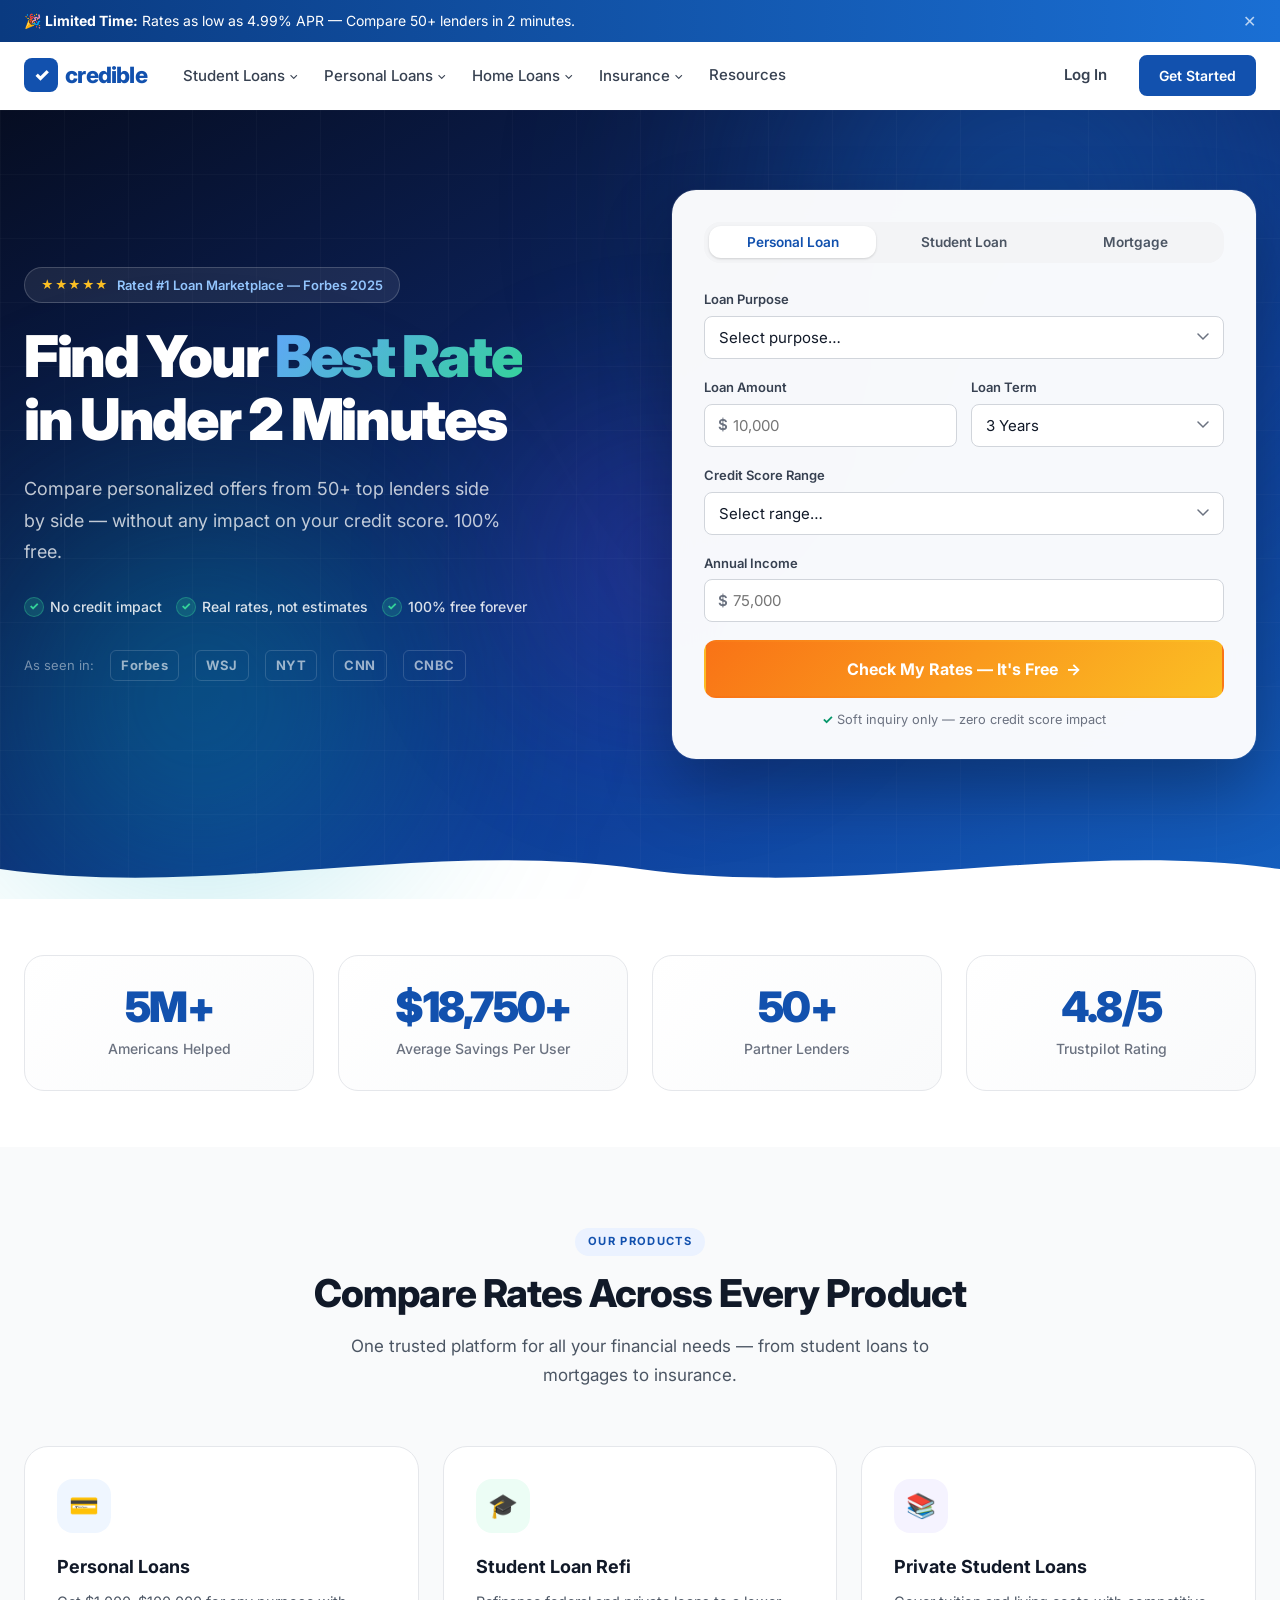
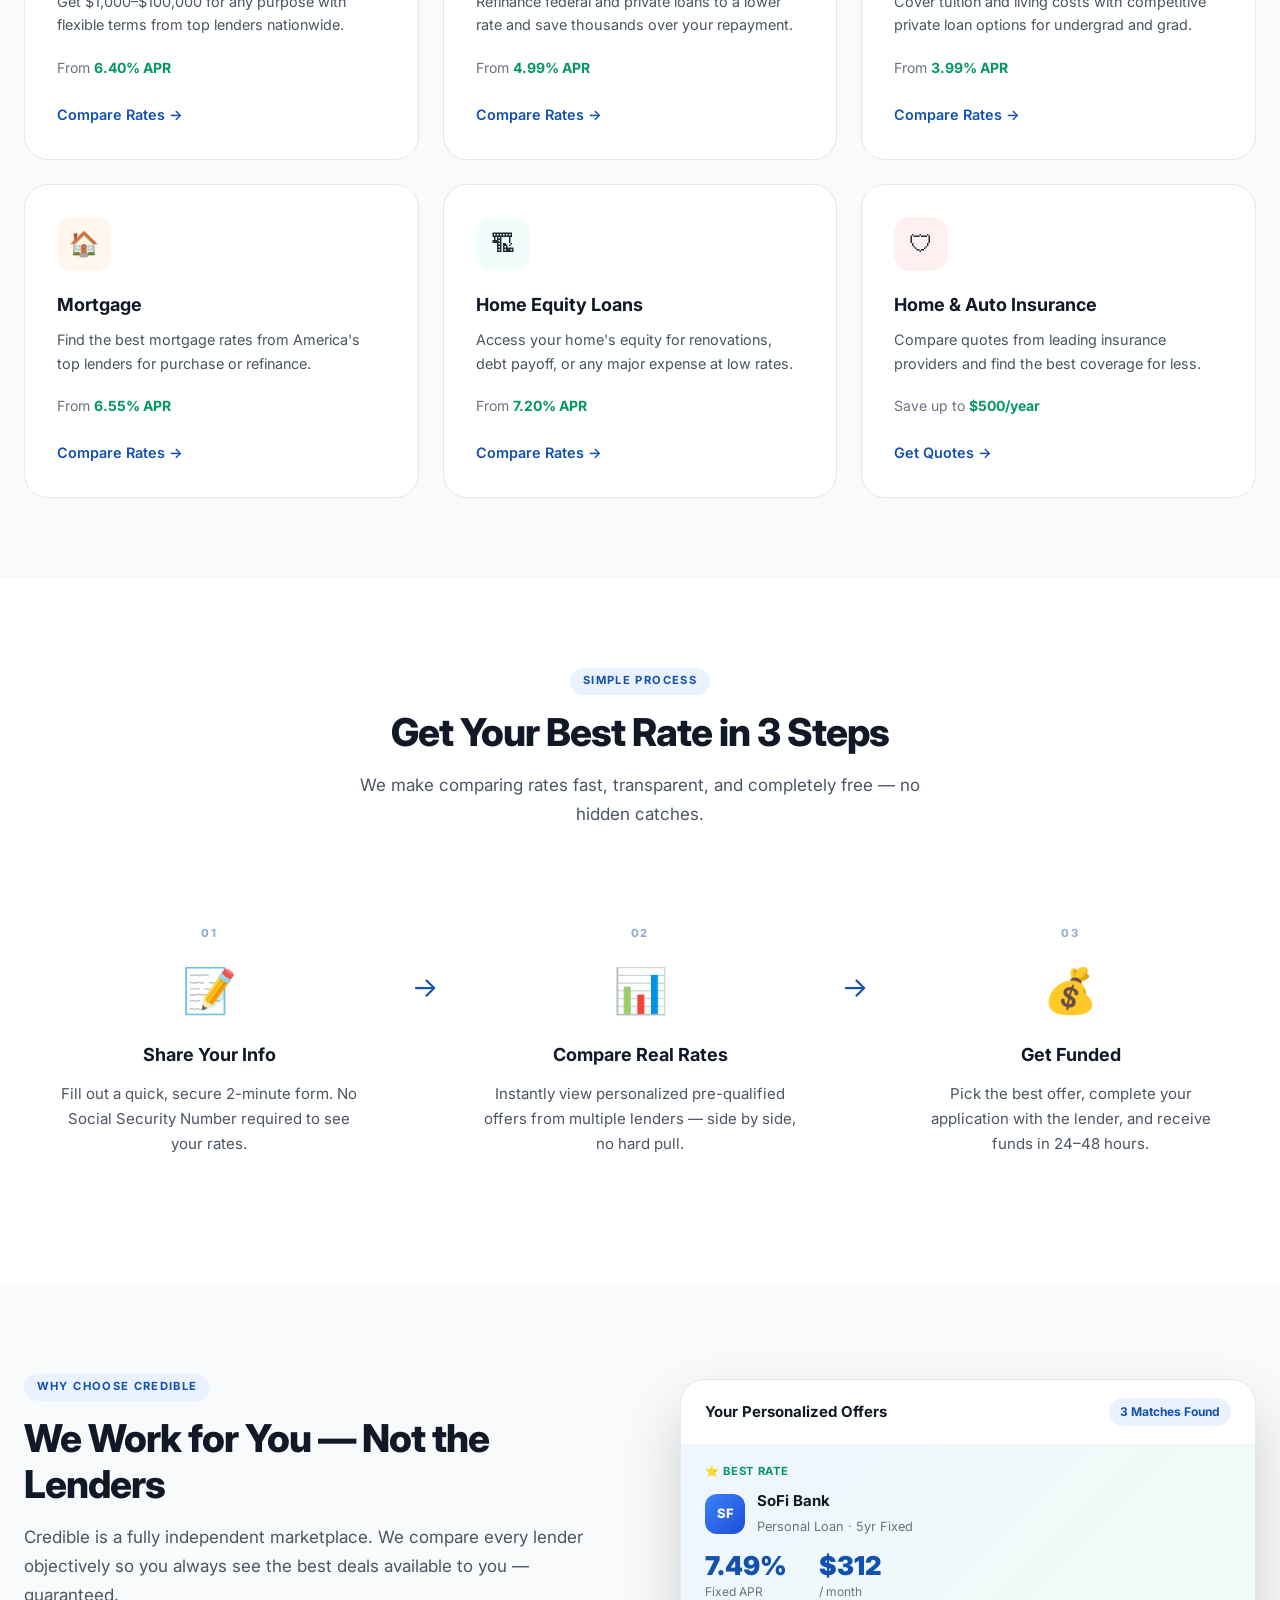
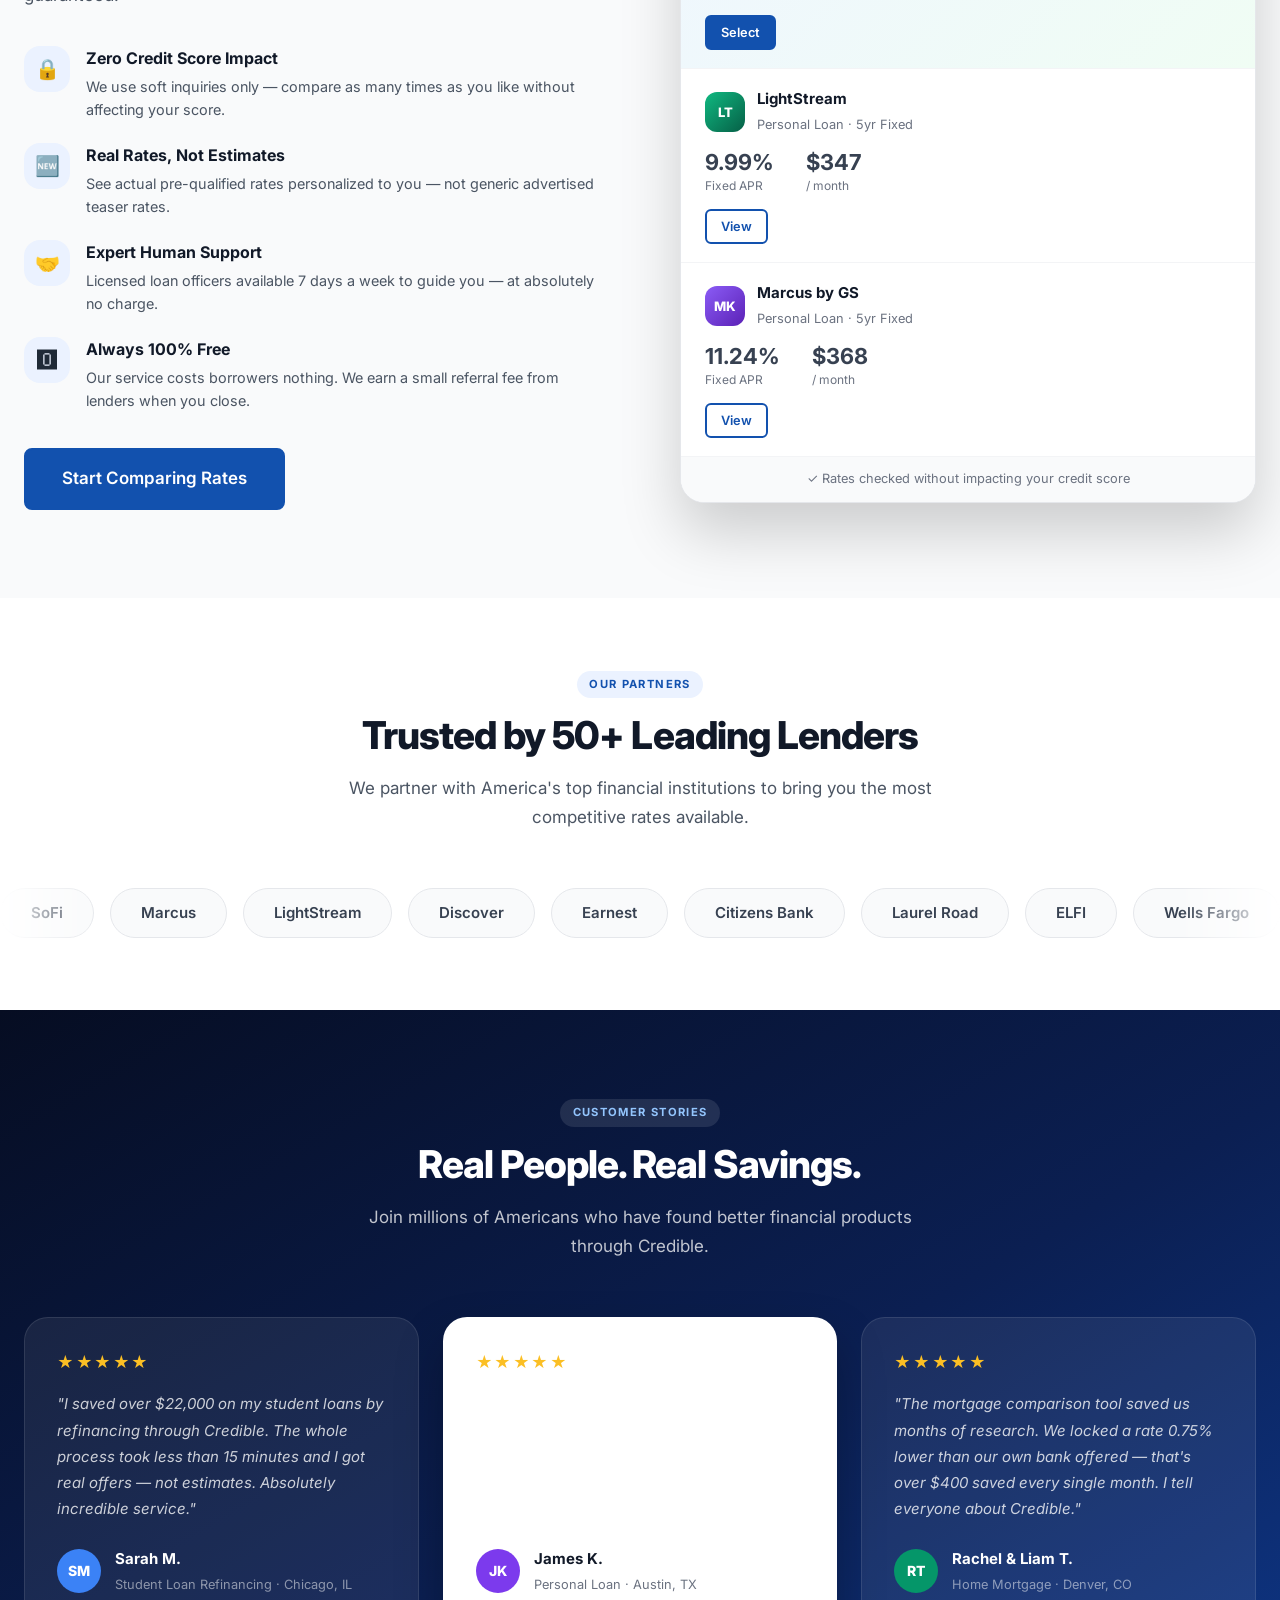
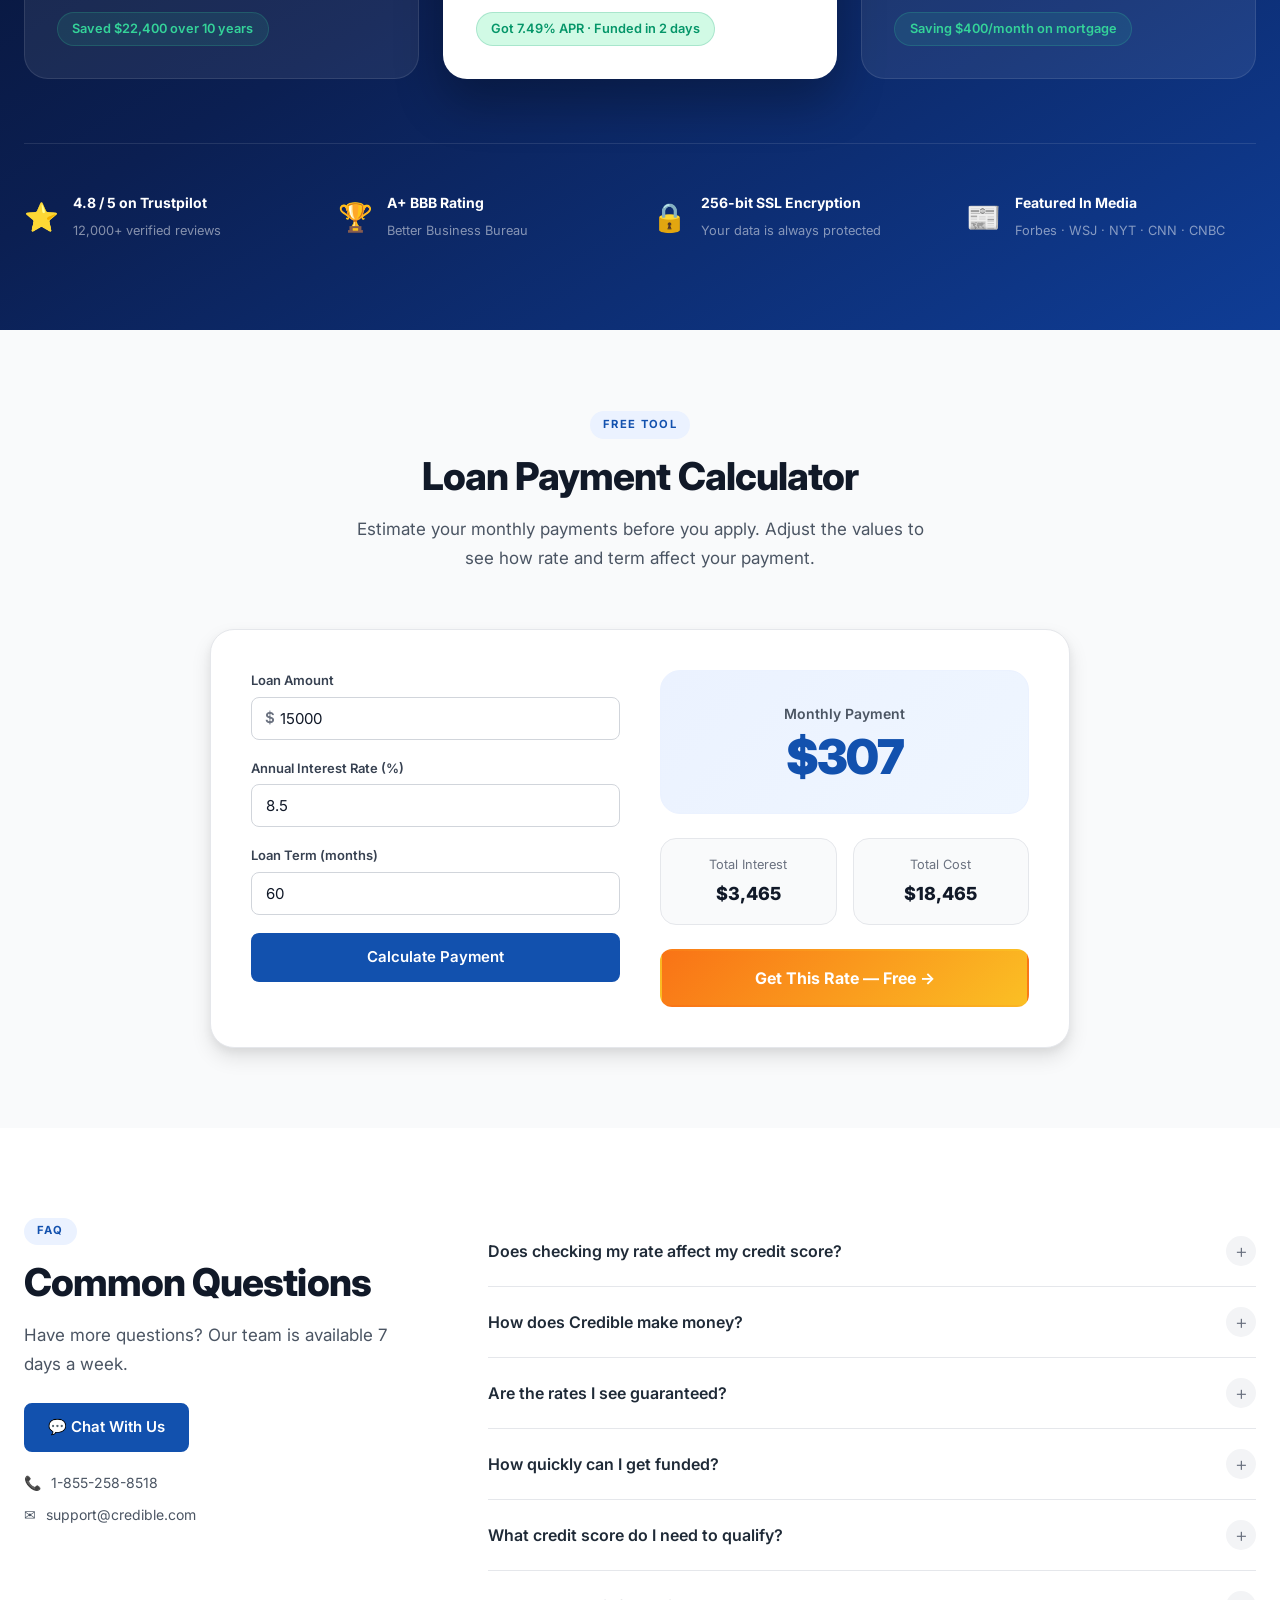
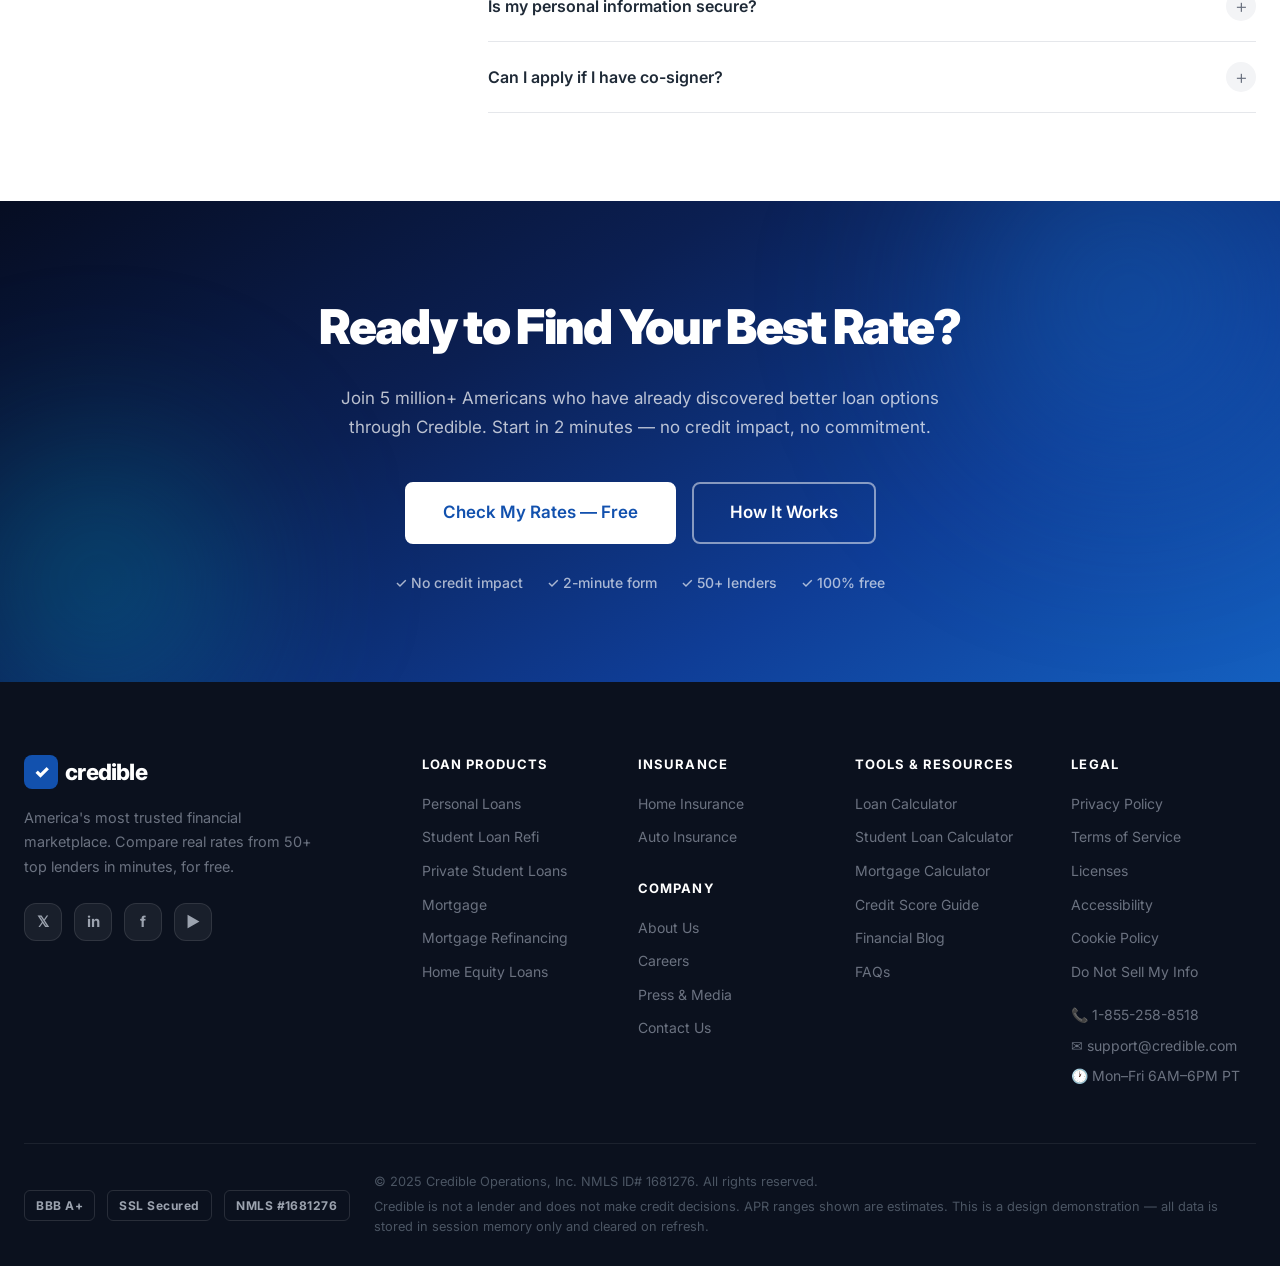
==== index.html @ 187bc762 "IC" ====
<!DOCTYPE html>
<html lang="en">
<head>
  <meta charset="UTF-8" />
  <meta name="viewport" content="width=device-width, initial-scale=1.0" />
  <title>Credible – Compare Real Loan Rates in Minutes</title>
  <meta name="description" content="Compare personalized loan rates from 50+ top lenders in minutes. No credit score impact. Free. Fast. Trusted by 5M+ Americans." />
  <link rel="preconnect" href="https://fonts.googleapis.com" />
  <link rel="preconnect" href="https://fonts.gstatic.com" crossorigin />
  <link href="https://fonts.googleapis.com/css2?family=Inter:wght@300;400;500;600;700;800;900&display=swap" rel="stylesheet" />
  <link rel="stylesheet" href="styles.css" />
</head>
<body>

<!-- ===== PAGE LOADER ===== -->
<div id="loader" class="loader">
  <div class="loader-inner">
    <div class="loader-logo">
      <div class="loader-icon">&#10003;</div>
      <span>credible</span>
    </div>
    <div class="loader-track"><div class="loader-bar"></div></div>
    <p class="loader-text">Finding the best rates for you…</p>
  </div>
</div>

<!-- ===== ANNOUNCEMENT BAR ===== -->
<div class="announcement-bar" id="announcementBar">
  <div class="container announcement-bar__inner">
    <span>🎉 <strong>Limited Time:</strong> Rates as low as 4.99% APR — Compare 50+ lenders in 2 minutes.</span>
    <button class="announcement-bar__close" id="closeAnnouncement" aria-label="Close">&#10005;</button>
  </div>
</div>

<!-- ===== HEADER ===== -->
<header class="header" id="header">
  <nav class="nav container">

    <a href="#" class="logo">
      <div class="logo-icon">&#10003;</div>
      <span class="logo-text">credible</span>
    </a>

    <div class="nav-menu" id="navMenu">
      <ul class="nav-list">

        <li class="nav-item has-dropdown">
          <button class="nav-link">Student Loans <span class="caret">&#8964;</span></button>
          <div class="dropdown">
            <a href="#" class="dd-item" data-goto="products">
              <span class="dd-emoji">&#127891;</span>
              <div>
                <strong>Student Loan Refinancing</strong>
                <p>Lower your rate &amp; save thousands</p>
              </div>
            </a>
            <a href="#" class="dd-item" data-goto="products">
              <span class="dd-emoji">&#128218;</span>
              <div>
                <strong>Private Student Loans</strong>
                <p>Fund your education affordably</p>
              </div>
            </a>
            <a href="#" class="dd-item" data-goto="products">
              <span class="dd-emoji">&#128196;</span>
              <div>
                <strong>Parent PLUS Refinancing</strong>
                <p>Help your child reduce loan costs</p>
              </div>
            </a>
          </div>
        </li>

        <li class="nav-item has-dropdown">
          <button class="nav-link">Personal Loans <span class="caret">&#8964;</span></button>
          <div class="dropdown">
            <a href="#" class="dd-item" data-goto="products">
              <span class="dd-emoji">&#128179;</span>
              <div>
                <strong>Personal Loans</strong>
                <p>Get funds for any purpose fast</p>
              </div>
            </a>
            <a href="#" class="dd-item" data-goto="products">
              <span class="dd-emoji">&#128260;</span>
              <div>
                <strong>Debt Consolidation</strong>
                <p>Combine &amp; simplify your payments</p>
              </div>
            </a>
          </div>
        </li>

        <li class="nav-item has-dropdown">
          <button class="nav-link">Home Loans <span class="caret">&#8964;</span></button>
          <div class="dropdown">
            <a href="#" class="dd-item" data-goto="products">
              <span class="dd-emoji">&#127968;</span>
              <div>
                <strong>Mortgage</strong>
                <p>Buy your dream home</p>
              </div>
            </a>
            <a href="#" class="dd-item" data-goto="products">
              <span class="dd-emoji">&#128273;</span>
              <div>
                <strong>Mortgage Refinancing</strong>
                <p>Lower your current monthly payment</p>
              </div>
            </a>
            <a href="#" class="dd-item" data-goto="products">
              <span class="dd-emoji">&#127959;</span>
              <div>
                <strong>Home Equity Loans</strong>
                <p>Tap into your home's value</p>
              </div>
            </a>
          </div>
        </li>

        <li class="nav-item has-dropdown">
          <button class="nav-link">Insurance <span class="caret">&#8964;</span></button>
          <div class="dropdown">
            <a href="#" class="dd-item" data-goto="products">
              <span class="dd-emoji">&#128737;</span>
              <div>
                <strong>Home Insurance</strong>
                <p>Protect what matters most</p>
              </div>
            </a>
            <a href="#" class="dd-item" data-goto="products">
              <span class="dd-emoji">&#128664;</span>
              <div>
                <strong>Auto Insurance</strong>
                <p>Compare top auto policies</p>
              </div>
            </a>
          </div>
        </li>

        <li class="nav-item">
          <a href="#faq" class="nav-link" data-goto="faq">Resources</a>
        </li>

      </ul>
    </div>

    <div class="nav-actions">
      <button class="btn btn-ghost" id="loginBtn">Log In</button>
      <button class="btn btn-primary btn-sm" id="getStartedBtn">Get Started</button>
    </div>

    <button class="hamburger" id="hamburger" aria-label="Toggle navigation">
      <span></span><span></span><span></span>
    </button>

  </nav>
</header>

<main>

  <!-- ===== HERO ===== -->
  <section class="hero" id="hero">
    <div class="hero-bg">
      <div class="orb orb-1"></div>
      <div class="orb orb-2"></div>
      <div class="orb orb-3"></div>
      <div class="grid-overlay"></div>
    </div>

    <div class="container hero-container">

      <!-- Left Content -->
      <div class="hero-content" data-aos="fade-up">
        <div class="hero-badge">
          <span class="stars">&#9733;&#9733;&#9733;&#9733;&#9733;</span>
          <span>Rated #1 Loan Marketplace — Forbes 2025</span>
        </div>
        <h1 class="hero-title">
          Find Your <span class="gradient-text">Best Rate</span><br/>
          in Under 2 Minutes
        </h1>
        <p class="hero-sub">
          Compare personalized offers from 50+ top lenders side by side —
          without any impact on your credit score. 100% free.
        </p>
        <div class="hero-trust-pills">
          <span class="trust-pill"><span class="tp-check">&#10003;</span> No credit impact</span>
          <span class="trust-pill"><span class="tp-check">&#10003;</span> Real rates, not estimates</span>
          <span class="trust-pill"><span class="tp-check">&#10003;</span> 100% free forever</span>
        </div>
        <div class="hero-press">
          <span>As seen in:</span>
          <span class="press-logo">Forbes</span>
          <span class="press-logo">WSJ</span>
          <span class="press-logo">NYT</span>
          <span class="press-logo">CNN</span>
          <span class="press-logo">CNBC</span>
        </div>
      </div>

      <!-- Right Card -->
      <div class="hero-card" data-aos="fade-left">
        <div class="card-tabs" role="tablist">
          <button class="card-tab active" role="tab" data-tab="personal">Personal Loan</button>
          <button class="card-tab" role="tab" data-tab="student">Student Loan</button>
          <button class="card-tab" role="tab" data-tab="mortgage">Mortgage</button>
        </div>

        <!-- Personal Loan Form -->
        <form class="loan-form active" id="form-personal" data-type="personal" novalidate>
          <div class="form-group">
            <label class="form-label">Loan Purpose</label>
            <select class="form-control" name="purpose" required>
              <option value="">Select purpose…</option>
              <option>Debt Consolidation</option>
              <option>Home Improvement</option>
              <option>Medical Expenses</option>
              <option>Auto Purchase</option>
              <option>Wedding</option>
              <option>Vacation</option>
              <option>Business Expenses</option>
              <option>Moving Costs</option>
              <option>Other</option>
            </select>
          </div>
          <div class="form-row">
            <div class="form-group">
              <label class="form-label">Loan Amount</label>
              <div class="input-prefix">
                <span>$</span>
                <input type="number" class="form-control" name="amount" placeholder="10,000" min="1000" max="100000" required />
              </div>
            </div>
            <div class="form-group">
              <label class="form-label">Loan Term</label>
              <select class="form-control" name="term">
                <option value="2">2 Years</option>
                <option value="3" selected>3 Years</option>
                <option value="5">5 Years</option>
                <option value="7">7 Years</option>
              </select>
            </div>
          </div>
          <div class="form-group">
            <label class="form-label">Credit Score Range</label>
            <select class="form-control" name="credit" required>
              <option value="">Select range…</option>
              <option value="excellent">Excellent (750+)</option>
              <option value="good">Good (700–749)</option>
              <option value="fair">Fair (650–699)</option>
              <option value="poor">Poor (600–649)</option>
              <option value="bad">Below 600</option>
            </select>
          </div>
          <div class="form-group">
            <label class="form-label">Annual Income</label>
            <div class="input-prefix">
              <span>$</span>
              <input type="number" class="form-control" name="income" placeholder="75,000" min="0" required />
            </div>
          </div>
          <button type="submit" class="btn btn-cta btn-full">
            Check My Rates — It's Free <span class="arrow">&#8594;</span>
          </button>
          <p class="form-note"><span class="note-check">&#10003;</span> Soft inquiry only — zero credit score impact</p>
        </form>

        <!-- Student Loan Form -->
        <form class="loan-form" id="form-student" data-type="student" novalidate>
          <div class="form-group">
            <label class="form-label">Loan Type</label>
            <select class="form-control" name="student_type" required>
              <option value="">Select type…</option>
              <option>Refinance Existing Loans</option>
              <option>New Undergraduate Loan</option>
              <option>New Graduate Loan</option>
              <option>Parent PLUS Refinance</option>
            </select>
          </div>
          <div class="form-row">
            <div class="form-group">
              <label class="form-label">Loan Balance</label>
              <div class="input-prefix">
                <span>$</span>
                <input type="number" class="form-control" name="amount" placeholder="35,000" min="1000" required />
              </div>
            </div>
            <div class="form-group">
              <label class="form-label">Degree</label>
              <select class="form-control" name="degree">
                <option value="">Select…</option>
                <option>Bachelor's</option>
                <option>Master's</option>
                <option>Doctoral</option>
                <option>Associate's</option>
                <option>Certificate</option>
              </select>
            </div>
          </div>
          <div class="form-group">
            <label class="form-label">Employment Status</label>
            <select class="form-control" name="employment" required>
              <option value="">Select status…</option>
              <option>Employed Full-Time</option>
              <option>Self-Employed</option>
              <option>Employed Part-Time</option>
              <option>Currently a Student</option>
            </select>
          </div>
          <div class="form-group">
            <label class="form-label">Annual Income</label>
            <div class="input-prefix">
              <span>$</span>
              <input type="number" class="form-control" name="income" placeholder="55,000" min="0" required />
            </div>
          </div>
          <button type="submit" class="btn btn-cta btn-full">
            Compare Student Rates <span class="arrow">&#8594;</span>
          </button>
          <p class="form-note"><span class="note-check">&#10003;</span> Soft inquiry only — zero credit score impact</p>
        </form>

        <!-- Mortgage Form -->
        <form class="loan-form" id="form-mortgage" data-type="mortgage" novalidate>
          <div class="form-group">
            <label class="form-label">Loan Purpose</label>
            <select class="form-control" name="mortgage_type" required>
              <option value="">Select purpose…</option>
              <option>Purchase a Home</option>
              <option>Refinance Existing Mortgage</option>
              <option>Cash-Out Refinance</option>
              <option>Home Equity Line of Credit</option>
            </select>
          </div>
          <div class="form-row">
            <div class="form-group">
              <label class="form-label">Home Value</label>
              <div class="input-prefix">
                <span>$</span>
                <input type="number" class="form-control" name="home_value" placeholder="400,000" min="50000" required />
              </div>
            </div>
            <div class="form-group">
              <label class="form-label">Down Payment</label>
              <div class="input-prefix">
                <span>$</span>
                <input type="number" class="form-control" name="down_payment" placeholder="80,000" min="0" required />
              </div>
            </div>
          </div>
          <div class="form-group">
            <label class="form-label">Credit Score Range</label>
            <select class="form-control" name="credit" required>
              <option value="">Select range…</option>
              <option value="excellent">Excellent (750+)</option>
              <option value="good">Good (700–749)</option>
              <option value="fair">Fair (650–699)</option>
              <option value="poor">Poor (600–649)</option>
            </select>
          </div>
          <button type="submit" class="btn btn-cta btn-full">
            Compare Mortgage Rates <span class="arrow">&#8594;</span>
          </button>
          <p class="form-note"><span class="note-check">&#10003;</span> Soft inquiry only — zero credit score impact</p>
        </form>

      </div><!-- /.hero-card -->
    </div><!-- /.hero-container -->

    <div class="hero-wave">
      <svg viewBox="0 0 1440 70" preserveAspectRatio="none" xmlns="http://www.w3.org/2000/svg">
        <path d="M0,35 C240,70 480,0 720,35 C960,70 1200,0 1440,35 L1440,70 L0,70 Z" fill="#ffffff"/>
      </svg>
    </div>
  </section>

  <!-- ===== STATS ===== -->
  <section class="stats-section" id="stats">
    <div class="container">
      <div class="stats-grid">
        <div class="stat-card" data-aos="fade-up" data-aos-delay="0">
          <div class="stat-num" data-count="5000000" data-format="compact" data-suffix="+">0</div>
          <div class="stat-label">Americans Helped</div>
        </div>
        <div class="stat-card" data-aos="fade-up" data-aos-delay="100">
          <div class="stat-num" data-count="18750" data-format="currency" data-suffix="+">0</div>
          <div class="stat-label">Average Savings Per User</div>
        </div>
        <div class="stat-card" data-aos="fade-up" data-aos-delay="200">
          <div class="stat-num" data-count="50" data-suffix="+">0</div>
          <div class="stat-label">Partner Lenders</div>
        </div>
        <div class="stat-card" data-aos="fade-up" data-aos-delay="300">
          <div class="stat-num" data-count="48" data-format="decimal" data-suffix="/5">0</div>
          <div class="stat-label">Trustpilot Rating</div>
        </div>
      </div>
    </div>
  </section>

  <!-- ===== PRODUCTS ===== -->
  <section class="products-section" id="products">
    <div class="container">
      <div class="section-header" data-aos="fade-up">
        <span class="section-tag">Our Products</span>
        <h2 class="section-title">Compare Rates Across Every Product</h2>
        <p class="section-desc">One trusted platform for all your financial needs — from student loans to mortgages to insurance.</p>
      </div>
      <div class="products-grid">

        <div class="product-card" data-aos="fade-up" data-aos-delay="0">
          <div class="product-icon icon-blue">&#128179;</div>
          <h3>Personal Loans</h3>
          <p>Get $1,000–$100,000 for any purpose with flexible terms from top lenders nationwide.</p>
          <div class="product-rate">From <strong>6.40% APR</strong></div>
          <button class="product-cta" data-tab-target="personal" data-goto-hero>Compare Rates &#8594;</button>
        </div>

        <div class="product-card" data-aos="fade-up" data-aos-delay="80">
          <div class="product-icon icon-green">&#127891;</div>
          <h3>Student Loan Refi</h3>
          <p>Refinance federal and private loans to a lower rate and save thousands over your repayment.</p>
          <div class="product-rate">From <strong>4.99% APR</strong></div>
          <button class="product-cta" data-tab-target="student" data-goto-hero>Compare Rates &#8594;</button>
        </div>

        <div class="product-card" data-aos="fade-up" data-aos-delay="160">
          <div class="product-icon icon-purple">&#128218;</div>
          <h3>Private Student Loans</h3>
          <p>Cover tuition and living costs with competitive private loan options for undergrad and grad.</p>
          <div class="product-rate">From <strong>3.99% APR</strong></div>
          <button class="product-cta" data-tab-target="student" data-goto-hero>Compare Rates &#8594;</button>
        </div>

        <div class="product-card" data-aos="fade-up" data-aos-delay="240">
          <div class="product-icon icon-orange">&#127968;</div>
          <h3>Mortgage</h3>
          <p>Find the best mortgage rates from America's top lenders for purchase or refinance.</p>
          <div class="product-rate">From <strong>6.55% APR</strong></div>
          <button class="product-cta" data-tab-target="mortgage" data-goto-hero>Compare Rates &#8594;</button>
        </div>

        <div class="product-card" data-aos="fade-up" data-aos-delay="320">
          <div class="product-icon icon-teal">&#127959;</div>
          <h3>Home Equity Loans</h3>
          <p>Access your home's equity for renovations, debt payoff, or any major expense at low rates.</p>
          <div class="product-rate">From <strong>7.20% APR</strong></div>
          <button class="product-cta" data-tab-target="mortgage" data-goto-hero>Compare Rates &#8594;</button>
        </div>

        <div class="product-card" data-aos="fade-up" data-aos-delay="400">
          <div class="product-icon icon-red">&#128737;</div>
          <h3>Home &amp; Auto Insurance</h3>
          <p>Compare quotes from leading insurance providers and find the best coverage for less.</p>
          <div class="product-rate">Save up to <strong>$500/year</strong></div>
          <button class="product-cta" data-tab-target="personal" data-goto-hero>Get Quotes &#8594;</button>
        </div>

      </div>
    </div>
  </section>

  <!-- ===== HOW IT WORKS ===== -->
  <section class="how-section" id="how-it-works">
    <div class="container">
      <div class="section-header" data-aos="fade-up">
        <span class="section-tag">Simple Process</span>
        <h2 class="section-title">Get Your Best Rate in 3 Steps</h2>
        <p class="section-desc">We make comparing rates fast, transparent, and completely free — no hidden catches.</p>
      </div>
      <div class="steps-container">
        <div class="step-card" data-aos="fade-up" data-aos-delay="0">
          <div class="step-number">01</div>
          <div class="step-icon">&#128221;</div>
          <h3>Share Your Info</h3>
          <p>Fill out a quick, secure 2-minute form. No Social Security Number required to see your rates.</p>
        </div>
        <div class="step-arrow" data-aos="fade-up" data-aos-delay="80">&#8594;</div>
        <div class="step-card" data-aos="fade-up" data-aos-delay="160">
          <div class="step-number">02</div>
          <div class="step-icon">&#128202;</div>
          <h3>Compare Real Rates</h3>
          <p>Instantly view personalized pre-qualified offers from multiple lenders — side by side, no hard pull.</p>
        </div>
        <div class="step-arrow" data-aos="fade-up" data-aos-delay="240">&#8594;</div>
        <div class="step-card" data-aos="fade-up" data-aos-delay="320">
          <div class="step-number">03</div>
          <div class="step-icon">&#128176;</div>
          <h3>Get Funded</h3>
          <p>Pick the best offer, complete your application with the lender, and receive funds in 24–48 hours.</p>
        </div>
      </div>
    </div>
  </section>

  <!-- ===== WHY CREDIBLE ===== -->
  <section class="why-section" id="why-credible">
    <div class="container">
      <div class="why-grid">

        <div class="why-content" data-aos="fade-right">
          <span class="section-tag">Why Choose Credible</span>
          <h2 class="section-title">We Work for You — Not the Lenders</h2>
          <p class="section-desc">Credible is a fully independent marketplace. We compare every lender objectively so you always see the best deals available to you — guaranteed.</p>
          <div class="features-list">
            <div class="feature-item">
              <div class="feature-icon">&#128274;</div>
              <div class="feature-body">
                <h4>Zero Credit Score Impact</h4>
                <p>We use soft inquiries only — compare as many times as you like without affecting your score.</p>
              </div>
            </div>
            <div class="feature-item">
              <div class="feature-icon">&#127381;</div>
              <div class="feature-body">
                <h4>Real Rates, Not Estimates</h4>
                <p>See actual pre-qualified rates personalized to you — not generic advertised teaser rates.</p>
              </div>
            </div>
            <div class="feature-item">
              <div class="feature-icon">&#129309;</div>
              <div class="feature-body">
                <h4>Expert Human Support</h4>
                <p>Licensed loan officers available 7 days a week to guide you — at absolutely no charge.</p>
              </div>
            </div>
            <div class="feature-item">
              <div class="feature-icon">&#127358;</div>
              <div class="feature-body">
                <h4>Always 100% Free</h4>
                <p>Our service costs borrowers nothing. We earn a small referral fee from lenders when you close.</p>
              </div>
            </div>
          </div>
          <button class="btn btn-primary btn-lg" onclick="document.getElementById('hero').scrollIntoView({behavior:'smooth'})">Start Comparing Rates</button>
        </div>

        <div class="why-visual" data-aos="fade-left">
          <div class="offer-card">
            <div class="offer-card-header">
              <span class="offer-card-title">Your Personalized Offers</span>
              <span class="offer-badge">3 Matches Found</span>
            </div>
            <div class="offer-row offer-row--best">
              <div class="offer-best-label">&#11088; Best Rate</div>
              <div class="offer-lender">
                <div class="lender-av av-blue">SF</div>
                <div>
                  <strong>SoFi Bank</strong>
                  <span>Personal Loan · 5yr Fixed</span>
                </div>
              </div>
              <div class="offer-rates">
                <div>
                  <div class="rate-primary">7.49%</div>
                  <small>Fixed APR</small>
                </div>
                <div>
                  <div class="rate-primary">$312</div>
                  <small>/ month</small>
                </div>
              </div>
              <button class="btn btn-primary btn-xs">Select</button>
            </div>
            <div class="offer-row">
              <div class="offer-lender">
                <div class="lender-av av-green">LT</div>
                <div>
                  <strong>LightStream</strong>
                  <span>Personal Loan · 5yr Fixed</span>
                </div>
              </div>
              <div class="offer-rates">
                <div>
                  <div class="rate-secondary">9.99%</div>
                  <small>Fixed APR</small>
                </div>
                <div>
                  <div class="rate-secondary">$347</div>
                  <small>/ month</small>
                </div>
              </div>
              <button class="btn btn-outline btn-xs">View</button>
            </div>
            <div class="offer-row">
              <div class="offer-lender">
                <div class="lender-av av-purple">MK</div>
                <div>
                  <strong>Marcus by GS</strong>
                  <span>Personal Loan · 5yr Fixed</span>
                </div>
              </div>
              <div class="offer-rates">
                <div>
                  <div class="rate-secondary">11.24%</div>
                  <small>Fixed APR</small>
                </div>
                <div>
                  <div class="rate-secondary">$368</div>
                  <small>/ month</small>
                </div>
              </div>
              <button class="btn btn-outline btn-xs">View</button>
            </div>
            <p class="offer-card-note">&#10003; Rates checked without impacting your credit score</p>
          </div>
        </div>

      </div>
    </div>
  </section>

  <!-- ===== LENDERS TICKER ===== -->
  <section class="lenders-section" id="lenders">
    <div class="container">
      <div class="section-header" data-aos="fade-up">
        <span class="section-tag">Our Partners</span>
        <h2 class="section-title">Trusted by 50+ Leading Lenders</h2>
        <p class="section-desc">We partner with America's top financial institutions to bring you the most competitive rates available.</p>
      </div>
    </div>
    <div class="ticker-wrap">
      <div class="ticker-track" id="tickerTrack">
        <span class="ticker-item">SoFi</span>
        <span class="ticker-item">Marcus</span>
        <span class="ticker-item">LightStream</span>
        <span class="ticker-item">Discover</span>
        <span class="ticker-item">Earnest</span>
        <span class="ticker-item">Citizens Bank</span>
        <span class="ticker-item">Laurel Road</span>
        <span class="ticker-item">ELFI</span>
        <span class="ticker-item">Wells Fargo</span>
        <span class="ticker-item">Rocket Mortgage</span>
        <span class="ticker-item">Better.com</span>
        <span class="ticker-item">Ally Bank</span>
        <span class="ticker-item">Upgrade</span>
        <span class="ticker-item">Upstart</span>
        <span class="ticker-item">Best Egg</span>
        <span class="ticker-item">loanDepot</span>
        <span class="ticker-item">NaviRefi</span>
        <span class="ticker-item">Splash Financial</span>
        <!-- duplicate for seamless loop -->
        <span class="ticker-item">SoFi</span>
        <span class="ticker-item">Marcus</span>
        <span class="ticker-item">LightStream</span>
        <span class="ticker-item">Discover</span>
        <span class="ticker-item">Earnest</span>
        <span class="ticker-item">Citizens Bank</span>
        <span class="ticker-item">Laurel Road</span>
        <span class="ticker-item">ELFI</span>
        <span class="ticker-item">Wells Fargo</span>
        <span class="ticker-item">Rocket Mortgage</span>
        <span class="ticker-item">Better.com</span>
        <span class="ticker-item">Ally Bank</span>
        <span class="ticker-item">Upgrade</span>
        <span class="ticker-item">Upstart</span>
        <span class="ticker-item">Best Egg</span>
        <span class="ticker-item">loanDepot</span>
        <span class="ticker-item">NaviRefi</span>
        <span class="ticker-item">Splash Financial</span>
      </div>
    </div>
  </section>

  <!-- ===== TESTIMONIALS ===== -->
  <section class="testimonials-section" id="testimonials">
    <div class="container">
      <div class="section-header" data-aos="fade-up">
        <span class="section-tag section-tag-light">Customer Stories</span>
        <h2 class="section-title section-title-light">Real People. Real Savings.</h2>
        <p class="section-desc section-desc-light">Join millions of Americans who have found better financial products through Credible.</p>
      </div>

      <div class="testimonials-grid">
        <div class="t-card" data-aos="fade-up" data-aos-delay="0">
          <div class="t-stars">&#9733;&#9733;&#9733;&#9733;&#9733;</div>
          <p>"I saved over $22,000 on my student loans by refinancing through Credible. The whole process took less than 15 minutes and I got real offers — not estimates. Absolutely incredible service."</p>
          <div class="t-author">
            <div class="t-avatar" style="background:#3B82F6">SM</div>
            <div>
              <strong>Sarah M.</strong>
              <span>Student Loan Refinancing · Chicago, IL</span>
            </div>
          </div>
          <div class="t-savings">Saved $22,400 over 10 years</div>
        </div>

        <div class="t-card t-card--featured" data-aos="fade-up" data-aos-delay="120">
          <div class="t-stars">&#9733;&#9733;&#9733;&#9733;&#9733;</div>
          <p>"Credible made finding a personal loan incredibly easy. I compared rates from 8 lenders at once without hurting my credit score — and got funded in just 2 days at 7.49% APR. Would use again in a heartbeat!"</p>
          <div class="t-author">
            <div class="t-avatar" style="background:#7C3AED">JK</div>
            <div>
              <strong>James K.</strong>
              <span>Personal Loan · Austin, TX</span>
            </div>
          </div>
          <div class="t-savings t-savings--light">Got 7.49% APR · Funded in 2 days</div>
        </div>

        <div class="t-card" data-aos="fade-up" data-aos-delay="240">
          <div class="t-stars">&#9733;&#9733;&#9733;&#9733;&#9733;</div>
          <p>"The mortgage comparison tool saved us months of research. We locked a rate 0.75% lower than our own bank offered — that's over $400 saved every single month. I tell everyone about Credible."</p>
          <div class="t-author">
            <div class="t-avatar" style="background:#059669">RT</div>
            <div>
              <strong>Rachel &amp; Liam T.</strong>
              <span>Home Mortgage · Denver, CO</span>
            </div>
          </div>
          <div class="t-savings">Saving $400/month on mortgage</div>
        </div>
      </div>

      <div class="trust-bar">
        <div class="trust-item" data-aos="fade-up" data-aos-delay="0">
          <div class="trust-icon">&#11088;</div>
          <div><strong>4.8 / 5 on Trustpilot</strong><span>12,000+ verified reviews</span></div>
        </div>
        <div class="trust-item" data-aos="fade-up" data-aos-delay="80">
          <div class="trust-icon">&#127942;</div>
          <div><strong>A+ BBB Rating</strong><span>Better Business Bureau</span></div>
        </div>
        <div class="trust-item" data-aos="fade-up" data-aos-delay="160">
          <div class="trust-icon">&#128274;</div>
          <div><strong>256-bit SSL Encryption</strong><span>Your data is always protected</span></div>
        </div>
        <div class="trust-item" data-aos="fade-up" data-aos-delay="240">
          <div class="trust-icon">&#128240;</div>
          <div><strong>Featured In Media</strong><span>Forbes · WSJ · NYT · CNN · CNBC</span></div>
        </div>
      </div>

    </div>
  </section>

  <!-- ===== CALCULATOR ===== -->
  <section class="calc-section" id="calculator">
    <div class="container">
      <div class="section-header" data-aos="fade-up">
        <span class="section-tag">Free Tool</span>
        <h2 class="section-title">Loan Payment Calculator</h2>
        <p class="section-desc">Estimate your monthly payments before you apply. Adjust the values to see how rate and term affect your payment.</p>
      </div>
      <div class="calc-wrapper" data-aos="fade-up">
        <div class="calc-inputs">
          <div class="form-group">
            <label class="form-label">Loan Amount</label>
            <div class="input-prefix">
              <span>$</span>
              <input type="number" class="form-control" id="calcAmount" value="15000" min="1000" max="500000" />
            </div>
          </div>
          <div class="form-group">
            <label class="form-label">Annual Interest Rate (%)</label>
            <input type="number" class="form-control" id="calcRate" value="8.5" min="1" max="36" step="0.1" />
          </div>
          <div class="form-group">
            <label class="form-label">Loan Term (months)</label>
            <input type="number" class="form-control" id="calcTerm" value="60" min="12" max="360" />
          </div>
          <button class="btn btn-primary btn-full" id="calcBtn">Calculate Payment</button>
        </div>
        <div class="calc-result" id="calcResult">
          <div class="calc-result-inner">
            <div class="calc-result-main">
              <span class="calc-label">Monthly Payment</span>
              <span class="calc-amount" id="calcMonthly">$308.11</span>
            </div>
            <div class="calc-result-details">
              <div class="calc-detail">
                <span>Total Interest</span>
                <strong id="calcInterest">$3,486.60</strong>
              </div>
              <div class="calc-detail">
                <span>Total Cost</span>
                <strong id="calcTotal">$18,486.60</strong>
              </div>
            </div>
            <button class="btn btn-cta btn-full" onclick="document.getElementById('hero').scrollIntoView({behavior:'smooth'})">
              Get This Rate — Free &#8594;
            </button>
          </div>
        </div>
      </div>
    </div>
  </section>

  <!-- ===== FAQ ===== -->
  <section class="faq-section" id="faq">
    <div class="container">
      <div class="faq-layout">
        <div class="faq-sidebar" data-aos="fade-right">
          <span class="section-tag">FAQ</span>
          <h2 class="section-title">Common Questions</h2>
          <p class="section-desc">Have more questions? Our team is available 7 days a week.</p>
          <button class="btn btn-primary" id="chatBtn">&#128172; Chat With Us</button>
          <div class="faq-contact">
            <a href="tel:18552588518" class="faq-contact-item">
              <span>&#128222;</span>
              <span>1-855-258-8518</span>
            </a>
            <a href="mailto:support@credible.com" class="faq-contact-item">
              <span>&#9993;</span>
              <span>support@credible.com</span>
            </a>
          </div>
        </div>
        <div class="faq-list" data-aos="fade-left">
          <div class="faq-item">
            <button class="faq-question">Does checking my rate affect my credit score? <span class="faq-icon">+</span></button>
            <div class="faq-answer"><p>No. Credible uses a soft credit inquiry to generate your personalized rate offers, which has absolutely zero impact on your credit score. Only when you formally apply with a lender directly will a hard inquiry occur.</p></div>
          </div>
          <div class="faq-item">
            <button class="faq-question">How does Credible make money? <span class="faq-icon">+</span></button>
            <div class="faq-answer"><p>Credible earns a referral fee from our lending partners when you successfully close a loan through our platform. This means our service is completely free for borrowers — we never charge you any fee or inflate your rate.</p></div>
          </div>
          <div class="faq-item">
            <button class="faq-question">Are the rates I see guaranteed? <span class="faq-icon">+</span></button>
            <div class="faq-answer"><p>The rates shown are real, pre-qualified offers based on your actual credit profile — not generic teaser rates. Final rates are confirmed after a formal application. In the vast majority of cases, the rate you're shown is the rate you close with.</p></div>
          </div>
          <div class="faq-item">
            <button class="faq-question">How quickly can I get funded? <span class="faq-icon">+</span></button>
            <div class="faq-answer"><p>It depends on the product. Personal loans: 1–3 business days after approval. Student loan refinancing: 2–4 weeks. Mortgages: typically 30–45 days. Some lenders offer same-day funding for personal loans.</p></div>
          </div>
          <div class="faq-item">
            <button class="faq-question">What credit score do I need to qualify? <span class="faq-icon">+</span></button>
            <div class="faq-answer"><p>Requirements vary by lender and loan type. For personal loans, most lenders prefer 620+. Student loan refinancing and mortgages typically require 650+. Some of our lender partners specialize in borrowers with scores below these thresholds.</p></div>
          </div>
          <div class="faq-item">
            <button class="faq-question">Is my personal information secure? <span class="faq-icon">+</span></button>
            <div class="faq-answer"><p>Absolutely. Credible uses 256-bit SSL encryption and bank-level security to protect all your personal and financial data. We never sell your information to third parties without your explicit consent.</p></div>
          </div>
          <div class="faq-item">
            <button class="faq-question">Can I apply if I have co-signer? <span class="faq-icon">+</span></button>
            <div class="faq-answer"><p>Yes! Many of our lender partners accept co-signers, which can significantly improve your chances of approval and help you qualify for a lower rate — especially for student loans and personal loans.</p></div>
          </div>
        </div>
      </div>
    </div>
  </section>

  <!-- ===== CTA BANNER ===== -->
  <section class="cta-section">
    <div class="cta-orb cta-orb-1"></div>
    <div class="cta-orb cta-orb-2"></div>
    <div class="container">
      <div class="cta-content" data-aos="fade-up">
        <h2>Ready to Find Your Best Rate?</h2>
        <p>Join 5 million+ Americans who have already discovered better loan options through Credible. Start in 2 minutes — no credit impact, no commitment.</p>
        <div class="cta-actions">
          <button class="btn btn-white btn-lg" onclick="document.getElementById('hero').scrollIntoView({behavior:'smooth'})">Check My Rates — Free</button>
          <button class="btn btn-outline-white btn-lg" onclick="document.getElementById('how-it-works').scrollIntoView({behavior:'smooth'})">How It Works</button>
        </div>
        <div class="cta-trust">
          <span>&#10003; No credit impact</span>
          <span>&#10003; 2-minute form</span>
          <span>&#10003; 50+ lenders</span>
          <span>&#10003; 100% free</span>
        </div>
      </div>
    </div>
  </section>

</main>

<!-- ===== FOOTER ===== -->
<footer class="footer">
  <div class="container">
    <div class="footer-top">
      <div class="footer-brand">
        <div class="logo footer-logo">
          <div class="logo-icon">&#10003;</div>
          <span class="logo-text">credible</span>
        </div>
        <p>America's most trusted financial marketplace. Compare real rates from 50+ top lenders in minutes, for free.</p>
        <div class="footer-social">
          <a href="#" aria-label="Twitter" class="social-link">&#120143;</a>
          <a href="#" aria-label="LinkedIn" class="social-link">in</a>
          <a href="#" aria-label="Facebook" class="social-link">f</a>
          <a href="#" aria-label="YouTube" class="social-link">&#9654;</a>
        </div>
      </div>

      <div class="footer-cols">
        <div class="footer-col">
          <h4>Loan Products</h4>
          <ul>
            <li><a href="#">Personal Loans</a></li>
            <li><a href="#">Student Loan Refi</a></li>
            <li><a href="#">Private Student Loans</a></li>
            <li><a href="#">Mortgage</a></li>
            <li><a href="#">Mortgage Refinancing</a></li>
            <li><a href="#">Home Equity Loans</a></li>
          </ul>
        </div>
        <div class="footer-col">
          <h4>Insurance</h4>
          <ul>
            <li><a href="#">Home Insurance</a></li>
            <li><a href="#">Auto Insurance</a></li>
          </ul>
          <h4 class="footer-col-h2">Company</h4>
          <ul>
            <li><a href="#">About Us</a></li>
            <li><a href="#">Careers</a></li>
            <li><a href="#">Press &amp; Media</a></li>
            <li><a href="#">Contact Us</a></li>
          </ul>
        </div>
        <div class="footer-col">
          <h4>Tools &amp; Resources</h4>
          <ul>
            <li><a href="#">Loan Calculator</a></li>
            <li><a href="#">Student Loan Calculator</a></li>
            <li><a href="#">Mortgage Calculator</a></li>
            <li><a href="#">Credit Score Guide</a></li>
            <li><a href="#">Financial Blog</a></li>
            <li><a href="#">FAQs</a></li>
          </ul>
        </div>
        <div class="footer-col">
          <h4>Legal</h4>
          <ul>
            <li><a href="#">Privacy Policy</a></li>
            <li><a href="#">Terms of Service</a></li>
            <li><a href="#">Licenses</a></li>
            <li><a href="#">Accessibility</a></li>
            <li><a href="#">Cookie Policy</a></li>
            <li><a href="#">Do Not Sell My Info</a></li>
          </ul>
          <div class="footer-contact">
            <p>&#128222; 1-855-258-8518</p>
            <p>&#9993; support@credible.com</p>
            <p>&#128336; Mon–Fri 6AM–6PM PT</p>
          </div>
        </div>
      </div>
    </div>

    <div class="footer-bottom">
      <div class="footer-certs">
        <span class="footer-cert">BBB A+</span>
        <span class="footer-cert">SSL Secured</span>
        <span class="footer-cert">NMLS #1681276</span>
      </div>
      <div class="footer-legal">
        <p>&copy; 2025 Credible Operations, Inc. NMLS ID# 1681276. All rights reserved.</p>
        <p>Credible is not a lender and does not make credit decisions. APR ranges shown are estimates. This is a design demonstration — all data is stored in session memory only and cleared on refresh.</p>
      </div>
    </div>
  </div>
</footer>

<!-- ===== RATE RESULTS MODAL ===== -->
<div class="modal" id="resultsModal" role="dialog" aria-modal="true" aria-label="Rate Results">
  <div class="modal-backdrop" data-close="resultsModal"></div>
  <div class="modal-box modal-box-wide">
    <button class="modal-close" data-close="resultsModal" aria-label="Close">&#10005;</button>
    <div id="resultsContent"></div>
  </div>
</div>

<!-- ===== AUTH MODAL ===== -->
<div class="modal" id="authModal" role="dialog" aria-modal="true" aria-label="Sign In or Sign Up">
  <div class="modal-backdrop" data-close="authModal"></div>
  <div class="modal-box">
    <button class="modal-close" data-close="authModal" aria-label="Close">&#10005;</button>
    <div class="auth-tabs">
      <button class="auth-tab active" data-auth-tab="login">Log In</button>
      <button class="auth-tab" data-auth-tab="register">Sign Up</button>
    </div>

    <!-- Login Form -->
    <form class="auth-form active" id="loginForm" data-auth-form="login" novalidate>
      <div class="auth-header">
        <div class="logo" style="justify-content:center;margin-bottom:.25rem">
          <div class="logo-icon">&#10003;</div>
          <span class="logo-text" style="font-size:1.4rem">credible</span>
        </div>
        <p>Welcome back — sign in to your account.</p>
      </div>
      <div class="form-group">
        <label class="form-label">Email Address</label>
        <input type="email" class="form-control" name="email" placeholder="you@example.com" required />
      </div>
      <div class="form-group">
        <label class="form-label">Password</label>
        <div class="input-with-suffix">
          <input type="password" class="form-control" name="password" id="loginPassword" placeholder="Enter your password" required />
          <button type="button" class="pwd-eye" data-target="loginPassword" aria-label="Toggle password">&#128065;</button>
        </div>
      </div>
      <div class="auth-meta">
        <label class="auth-check"><input type="checkbox" name="remember" /> Remember me</label>
        <a href="#" class="auth-link">Forgot password?</a>
      </div>
      <button type="submit" class="btn btn-primary btn-full">Log In</button>
      <p class="auth-switch">Don't have an account? <a href="#" data-switch-auth="register">Create one free</a></p>
    </form>

    <!-- Register Form -->
    <form class="auth-form" id="registerForm" data-auth-form="register" novalidate>
      <div class="auth-header">
        <div class="logo" style="justify-content:center;margin-bottom:.25rem">
          <div class="logo-icon">&#10003;</div>
          <span class="logo-text" style="font-size:1.4rem">credible</span>
        </div>
        <p>Create your free account in seconds.</p>
      </div>
      <div class="form-row">
        <div class="form-group">
          <label class="form-label">First Name</label>
          <input type="text" class="form-control" name="firstName" placeholder="John" required />
        </div>
        <div class="form-group">
          <label class="form-label">Last Name</label>
          <input type="text" class="form-control" name="lastName" placeholder="Doe" required />
        </div>
      </div>
      <div class="form-group">
        <label class="form-label">Email Address</label>
        <input type="email" class="form-control" name="email" placeholder="you@example.com" required />
      </div>
      <div class="form-group">
        <label class="form-label">Password</label>
        <div class="input-with-suffix">
          <input type="password" class="form-control" name="password" id="regPassword" placeholder="Min. 8 characters" required minlength="8" />
          <button type="button" class="pwd-eye" data-target="regPassword" aria-label="Toggle password">&#128065;</button>
        </div>
        <div class="pwd-strength-wrap">
          <div class="pwd-strength-bar" id="pwdStrengthBar"></div>
          <span class="pwd-strength-label" id="pwdStrengthLabel"></span>
        </div>
      </div>
      <label class="auth-check auth-check-terms">
        <input type="checkbox" name="terms" required />
        I agree to the <a href="#">Terms of Service</a> and <a href="#">Privacy Policy</a>
      </label>
      <button type="submit" class="btn btn-primary btn-full">Create Free Account</button>
      <p class="auth-switch">Already have an account? <a href="#" data-switch-auth="login">Log in</a></p>
    </form>
  </div>
</div>

<!-- ===== TOAST NOTIFICATION ===== -->
<div class="toast" id="toast" role="alert" aria-live="polite"></div>

<!-- ===== BACK TO TOP ===== -->
<button class="back-to-top" id="backToTop" aria-label="Back to top">&#8679;</button>

<script src="app.js"></script>
</body>
</html>
---- styles.css ----
/* ============================================================
   CREDIBLE — COMPLETE STYLESHEET
   ============================================================ */

/* ===========================
   1. CUSTOM PROPERTIES
   =========================== */
:root {
  --primary:       #1251AE;
  --primary-dark:  #0A3A80;
  --primary-mid:   #1A6FD4;
  --primary-light: #EBF2FF;
  --accent:        #00897B;
  --cta:           #F97316;
  --cta-dark:      #EA6C00;
  --success:       #059669;
  --success-bg:    #D1FAE5;
  --error:         #DC2626;
  --error-bg:      #FEE2E2;
  --warning:       #D97706;

  --gray-950: #0B111E;
  --gray-900: #111928;
  --gray-800: #1F2A37;
  --gray-700: #374151;
  --gray-600: #4B5563;
  --gray-500: #6B7280;
  --gray-400: #9CA3AF;
  --gray-300: #D1D5DB;
  --gray-200: #E5E7EB;
  --gray-100: #F3F4F6;
  --gray-50:  #F9FAFB;
  --white:    #FFFFFF;

  --font: 'Inter', -apple-system, BlinkMacSystemFont, 'Segoe UI', sans-serif;
  --max-w: 1280px;
  --header-h: 68px;

  --r-xs:   0.25rem;
  --r-sm:   0.375rem;
  --r:      0.5rem;
  --r-md:   0.75rem;
  --r-lg:   1rem;
  --r-xl:   1.25rem;
  --r-2xl:  1.5rem;
  --r-full: 9999px;

  --shadow-sm:  0 1px 2px rgba(0,0,0,.06);
  --shadow:     0 1px 3px rgba(0,0,0,.1), 0 1px 2px rgba(0,0,0,.06);
  --shadow-md:  0 4px 6px rgba(0,0,0,.07), 0 2px 4px rgba(0,0,0,.05);
  --shadow-lg:  0 10px 20px rgba(0,0,0,.1), 0 4px 8px rgba(0,0,0,.05);
  --shadow-xl:  0 20px 40px rgba(0,0,0,.12);
  --shadow-2xl: 0 30px 60px rgba(0,0,0,.18);

  --t-fast: 150ms ease;
  --t:      250ms ease;
  --t-slow: 400ms ease;
}

/* ===========================
   2. RESET & BASE
   =========================== */
*, *::before, *::after { box-sizing: border-box; margin: 0; padding: 0; }

html {
  scroll-behavior: smooth;
  font-size: 16px;
  -webkit-text-size-adjust: 100%;
}

body {
  font-family: var(--font);
  color: var(--gray-800);
  background: var(--white);
  line-height: 1.6;
  overflow-x: hidden;
}

body.no-scroll { overflow: hidden; }

img, svg { display: block; max-width: 100%; }
a { color: inherit; text-decoration: none; }
button { font-family: var(--font); cursor: pointer; border: none; background: none; }
ul { list-style: none; }
input, select, textarea { font-family: var(--font); }
strong { font-weight: 700; }

/* ===========================
   3. LAYOUT
   =========================== */
.container {
  max-width: var(--max-w);
  margin: 0 auto;
  padding: 0 1.5rem;
}

/* ===========================
   4. TYPOGRAPHY
   =========================== */
.section-tag {
  display: inline-block;
  font-size: .7rem;
  font-weight: 700;
  letter-spacing: .12em;
  text-transform: uppercase;
  color: var(--primary);
  background: var(--primary-light);
  padding: .3rem .8rem;
  border-radius: var(--r-full);
  margin-bottom: .875rem;
}
.section-tag-light {
  color: #93C5FD;
  background: rgba(255,255,255,.1);
}

.section-title {
  font-size: clamp(1.75rem, 3vw, 2.6rem);
  font-weight: 800;
  line-height: 1.2;
  letter-spacing: -.025em;
  color: var(--gray-900);
  margin-bottom: 1rem;
}
.section-title-light { color: var(--white); }

.section-desc {
  font-size: 1.0625rem;
  color: var(--gray-600);
  max-width: 600px;
  line-height: 1.7;
}
.section-desc-light { color: rgba(255,255,255,.75); }

.section-header {
  text-align: center;
  margin-bottom: 3.5rem;
}
.section-header .section-desc { margin: 0 auto; }

/* ===========================
   5. BUTTONS
   =========================== */
.btn {
  display: inline-flex;
  align-items: center;
  justify-content: center;
  gap: .5rem;
  padding: .6875rem 1.375rem;
  border-radius: var(--r);
  font-weight: 600;
  font-size: .9375rem;
  line-height: 1.5;
  border: 2px solid transparent;
  transition: all var(--t);
  cursor: pointer;
  white-space: nowrap;
}

.btn-primary {
  background: var(--primary);
  color: var(--white);
  border-color: var(--primary);
}
.btn-primary:hover {
  background: var(--primary-dark);
  border-color: var(--primary-dark);
  transform: translateY(-1px);
  box-shadow: 0 6px 18px rgba(18,81,174,.35);
}

.btn-cta {
  background: linear-gradient(135deg, var(--cta), #FBBF24);
  color: var(--white);
  border-color: transparent;
  font-size: 1rem;
  padding: .9375rem 1.75rem;
  border-radius: var(--r-md);
  font-weight: 700;
}
.btn-cta:hover {
  background: linear-gradient(135deg, var(--cta-dark), var(--cta));
  transform: translateY(-2px);
  box-shadow: 0 10px 28px rgba(249,115,22,.45);
}

.btn-ghost {
  color: var(--gray-700);
  background: transparent;
  border-color: transparent;
}
.btn-ghost:hover { background: var(--gray-100); color: var(--gray-900); }

.btn-outline {
  background: transparent;
  color: var(--primary);
  border-color: var(--primary);
}
.btn-outline:hover { background: var(--primary-light); }

.btn-outline-white {
  background: transparent;
  color: var(--white);
  border-color: rgba(255,255,255,.5);
}
.btn-outline-white:hover {
  background: rgba(255,255,255,.1);
  border-color: var(--white);
}

.btn-white {
  background: var(--white);
  color: var(--primary);
  border-color: var(--white);
}
.btn-white:hover {
  background: var(--gray-100);
  transform: translateY(-1px);
  box-shadow: 0 6px 18px rgba(0,0,0,.15);
}

.btn-lg  { padding: 1rem 2.25rem; font-size: 1.0625rem; }
.btn-sm  { padding: .5rem 1.125rem; font-size: .875rem; }
.btn-xs  { padding: .375rem .875rem; font-size: .8rem; border-radius: var(--r-sm); }
.btn-full { width: 100%; }

.arrow { transition: transform var(--t-fast); }
.btn:hover .arrow { transform: translateX(4px); }

/* ===========================
   6. FORMS
   =========================== */
.form-group   { margin-bottom: 1.125rem; }
.form-row     { display: grid; grid-template-columns: 1fr 1fr; gap: .875rem; }

.form-label {
  display: block;
  font-size: .8125rem;
  font-weight: 600;
  color: var(--gray-700);
  margin-bottom: .375rem;
}

.form-control {
  width: 100%;
  padding: .6875rem .875rem;
  border: 1.5px solid var(--gray-300);
  border-radius: var(--r);
  font-size: .9375rem;
  color: var(--gray-900);
  background: var(--white);
  transition: border-color var(--t), box-shadow var(--t);
  outline: none;
  appearance: none;
  -webkit-appearance: none;
}
.form-control:focus {
  border-color: var(--primary);
  box-shadow: 0 0 0 3px rgba(18,81,174,.12);
}
.form-control.has-error {
  border-color: var(--error);
  box-shadow: 0 0 0 3px rgba(220,38,38,.1);
}
select.form-control {
  background-image: url("data:image/svg+xml,%3Csvg xmlns='http://www.w3.org/2000/svg' width='12' height='8' viewBox='0 0 12 8'%3E%3Cpath d='M1 1l5 5 5-5' stroke='%236B7280' stroke-width='1.5' fill='none' stroke-linecap='round'/%3E%3C/svg%3E");
  background-repeat: no-repeat;
  background-position: right .875rem center;
  padding-right: 2.5rem;
  cursor: pointer;
}

.input-prefix { position: relative; }
.input-prefix > span {
  position: absolute;
  left: .875rem;
  top: 50%;
  transform: translateY(-50%);
  color: var(--gray-500);
  font-weight: 600;
  pointer-events: none;
  font-size: .9375rem;
}
.input-prefix .form-control { padding-left: 1.75rem; }

.input-with-suffix { position: relative; }
.input-with-suffix .form-control { padding-right: 3rem; }
.pwd-eye {
  position: absolute;
  right: .75rem;
  top: 50%;
  transform: translateY(-50%);
  font-size: 1rem;
  opacity: .45;
  transition: opacity var(--t);
  cursor: pointer;
  background: none;
  border: none;
}
.pwd-eye:hover { opacity: 1; }

.form-note {
  font-size: .8rem;
  color: var(--gray-500);
  text-align: center;
  margin-top: .75rem;
  display: flex;
  align-items: center;
  justify-content: center;
  gap: .3rem;
}
.note-check { color: var(--success); font-weight: 700; }

.field-error {
  font-size: .75rem;
  color: var(--error);
  margin-top: .3rem;
  display: flex;
  align-items: center;
  gap: .25rem;
}

/* ===========================
   7. LOADER
   =========================== */
.loader {
  position: fixed;
  inset: 0;
  z-index: 10000;
  background: var(--gray-950);
  display: flex;
  align-items: center;
  justify-content: center;
  transition: opacity .5s ease, visibility .5s ease;
}
.loader.hidden { opacity: 0; visibility: hidden; pointer-events: none; }

.loader-inner {
  display: flex;
  flex-direction: column;
  align-items: center;
  gap: 1.75rem;
}

.loader-logo {
  display: flex;
  align-items: center;
  gap: .625rem;
  color: var(--white);
  font-size: 2rem;
  font-weight: 800;
  letter-spacing: -.04em;
}

.loader-icon {
  width: 54px;
  height: 54px;
  background: var(--primary);
  border-radius: var(--r-lg);
  display: flex;
  align-items: center;
  justify-content: center;
  font-size: 1.6rem;
  font-weight: 900;
  color: var(--white);
  animation: iconPulse 1.5s ease-in-out infinite;
}
@keyframes iconPulse {
  0%, 100% { transform: scale(1); box-shadow: 0 0 0 0 rgba(18,81,174,.5); }
  50% { transform: scale(1.04); box-shadow: 0 0 0 12px rgba(18,81,174,0); }
}

.loader-track {
  width: 220px;
  height: 3px;
  background: rgba(255,255,255,.1);
  border-radius: var(--r-full);
  overflow: hidden;
}
.loader-bar {
  height: 100%;
  background: linear-gradient(90deg, var(--primary-mid), #60A5FA);
  border-radius: var(--r-full);
  animation: loaderFill 1.4s cubic-bezier(.4,0,.2,1) forwards;
}
@keyframes loaderFill { from { width: 0; } to { width: 100%; } }

.loader-text {
  color: rgba(255,255,255,.45);
  font-size: .875rem;
  font-weight: 500;
  letter-spacing: .02em;
}

/* ===========================
   8. ANNOUNCEMENT BAR
   =========================== */
.announcement-bar {
  background: linear-gradient(90deg, var(--primary-dark), var(--primary-mid));
  color: var(--white);
  font-size: .875rem;
  padding: .6rem 0;
  transition: all var(--t-slow);
}
.announcement-bar.hidden { display: none; }
.announcement-bar__inner {
  display: flex;
  align-items: center;
  justify-content: space-between;
  gap: 1rem;
}
.announcement-bar__close {
  color: rgba(255,255,255,.7);
  transition: color var(--t-fast);
  font-size: 1rem;
  line-height: 1;
  flex-shrink: 0;
}
.announcement-bar__close:hover { color: var(--white); }

/* ===========================
   9. HEADER
   =========================== */
.header {
  position: sticky;
  top: 0;
  z-index: 1000;
  height: var(--header-h);
  background: rgba(255,255,255,.94);
  backdrop-filter: blur(16px);
  -webkit-backdrop-filter: blur(16px);
  border-bottom: 1px solid transparent;
  transition: border-color var(--t), box-shadow var(--t);
}
.header.scrolled {
  border-color: var(--gray-200);
  box-shadow: var(--shadow-md);
}

.nav {
  height: 100%;
  display: flex;
  align-items: center;
  gap: 1.5rem;
}

/* Logo */
.logo {
  display: flex;
  align-items: center;
  gap: .45rem;
  font-weight: 800;
  font-size: 1.4rem;
  letter-spacing: -.035em;
  color: var(--gray-900);
  flex-shrink: 0;
}
.logo-icon {
  width: 34px;
  height: 34px;
  background: var(--primary);
  color: var(--white);
  border-radius: var(--r);
  display: flex;
  align-items: center;
  justify-content: center;
  font-size: 1.1rem;
  font-weight: 900;
  flex-shrink: 0;
}
.logo-text { color: var(--primary); }

/* Nav List */
.nav-menu { flex: 1; }

.nav-list {
  display: flex;
  align-items: center;
  gap: .125rem;
}

.nav-item { position: relative; }

.nav-link {
  padding: .5rem .75rem;
  font-size: .9375rem;
  font-weight: 500;
  color: var(--gray-700);
  border-radius: var(--r);
  transition: color var(--t), background var(--t);
  display: flex;
  align-items: center;
  gap: .25rem;
  cursor: pointer;
}
.nav-link:hover { color: var(--primary); background: var(--primary-light); }

.caret {
  font-size: .75rem;
  line-height: 1;
  transition: transform var(--t);
  display: inline-block;
}
.has-dropdown:hover .caret,
.has-dropdown.dd-open .caret { transform: scaleY(-1); }

/* Dropdown */
.dropdown {
  position: absolute;
  top: calc(100% + .625rem);
  left: 0;
  background: var(--white);
  border: 1px solid var(--gray-200);
  border-radius: var(--r-xl);
  padding: .625rem;
  min-width: 290px;
  box-shadow: var(--shadow-xl);
  opacity: 0;
  visibility: hidden;
  transform: translateY(-10px);
  transition: opacity var(--t), visibility var(--t), transform var(--t);
  z-index: 500;
}
.has-dropdown:hover .dropdown,
.has-dropdown.dd-open .dropdown {
  opacity: 1;
  visibility: visible;
  transform: translateY(0);
}

.dd-item {
  display: flex;
  align-items: flex-start;
  gap: .875rem;
  padding: .75rem .875rem;
  border-radius: var(--r-lg);
  transition: background var(--t);
  cursor: pointer;
}
.dd-item:hover { background: var(--gray-50); }
.dd-emoji { font-size: 1.4rem; flex-shrink: 0; margin-top: .1rem; }
.dd-item strong { display: block; font-size: .9rem; font-weight: 600; color: var(--gray-900); }
.dd-item p { font-size: .8rem; color: var(--gray-500); margin-top: .2rem; }

/* Nav actions */
.nav-actions { display: flex; align-items: center; gap: .5rem; flex-shrink: 0; }

/* Hamburger */
.hamburger {
  display: none;
  flex-direction: column;
  gap: 5px;
  padding: .5rem;
  border-radius: var(--r);
  margin-left: auto;
}
.hamburger span {
  display: block;
  width: 24px;
  height: 2px;
  background: var(--gray-700);
  border-radius: var(--r-full);
  transition: all var(--t);
}
.hamburger.open span:nth-child(1) { transform: translateY(7px) rotate(45deg); }
.hamburger.open span:nth-child(2) { opacity: 0; transform: scaleX(0); }
.hamburger.open span:nth-child(3) { transform: translateY(-7px) rotate(-45deg); }

/* ===========================
   10. HERO
   =========================== */
.hero {
  position: relative;
  background: linear-gradient(150deg, #060D22 0%, #0B1F52 32%, #0F3D96 65%, #1460C0 100%);
  color: var(--white);
  overflow: hidden;
  padding: 5rem 0 0;
}

.hero-bg { position: absolute; inset: 0; pointer-events: none; overflow: hidden; }

.orb {
  position: absolute;
  border-radius: 50%;
  filter: blur(90px);
}
.orb-1 {
  width: 800px; height: 800px;
  background: radial-gradient(circle, rgba(21,96,188,.55), transparent 70%);
  top: -300px; right: -150px;
  animation: floatOrb 9s ease-in-out infinite;
}
.orb-2 {
  width: 600px; height: 600px;
  background: radial-gradient(circle, rgba(0,172,193,.4), transparent 70%);
  bottom: -100px; left: -100px;
  animation: floatOrb 11s ease-in-out infinite 3s;
}
.orb-3 {
  width: 350px; height: 350px;
  background: radial-gradient(circle, rgba(124,58,237,.35), transparent 70%);
  top: 35%; left: 38%;
  animation: floatOrb 13s ease-in-out infinite 6s;
}
@keyframes floatOrb {
  0%, 100% { transform: translate(0, 0) scale(1); }
  33%       { transform: translate(15px, -20px) scale(1.06); }
  66%       { transform: translate(-10px, 10px) scale(.96); }
}

.grid-overlay {
  position: absolute;
  inset: 0;
  background-image:
    linear-gradient(rgba(255,255,255,.025) 1px, transparent 1px),
    linear-gradient(90deg, rgba(255,255,255,.025) 1px, transparent 1px);
  background-size: 64px 64px;
}

.hero-container {
  position: relative;
  display: grid;
  grid-template-columns: 1fr 1fr;
  gap: 4rem;
  align-items: center;
  padding-bottom: 5rem;
}

/* Hero Left */
.hero-badge {
  display: inline-flex;
  align-items: center;
  gap: .5rem;
  background: rgba(255,255,255,.08);
  border: 1px solid rgba(255,255,255,.18);
  color: #93C5FD;
  font-size: .8125rem;
  font-weight: 600;
  padding: .4rem 1rem;
  border-radius: var(--r-full);
  margin-bottom: 1.375rem;
}
.stars { font-size: .75rem; color: #FBBF24; letter-spacing: .05em; }

.hero-title {
  font-size: clamp(2.25rem, 4.5vw, 3.75rem);
  font-weight: 900;
  line-height: 1.1;
  letter-spacing: -.04em;
  margin-bottom: 1.375rem;
}
.gradient-text {
  background: linear-gradient(135deg, #60A5FA 0%, #34D399 100%);
  -webkit-background-clip: text;
  -webkit-text-fill-color: transparent;
  background-clip: text;
}

.hero-sub {
  font-size: 1.125rem;
  color: rgba(255,255,255,.75);
  max-width: 490px;
  line-height: 1.75;
  margin-bottom: 1.75rem;
}

.hero-trust-pills {
  display: flex;
  flex-wrap: wrap;
  gap: .875rem;
  margin-bottom: 2rem;
}
.trust-pill {
  display: flex;
  align-items: center;
  gap: .375rem;
  font-size: .875rem;
  color: rgba(255,255,255,.85);
  font-weight: 500;
}
.tp-check {
  width: 20px;
  height: 20px;
  background: rgba(52,211,153,.18);
  border: 1px solid rgba(52,211,153,.35);
  color: #34D399;
  border-radius: 50%;
  display: inline-flex;
  align-items: center;
  justify-content: center;
  font-size: .7rem;
  font-weight: 800;
}

.hero-press {
  display: flex;
  align-items: center;
  gap: 1rem;
  flex-wrap: wrap;
  font-size: .8125rem;
  color: rgba(255,255,255,.45);
}
.press-logo {
  font-size: .8125rem;
  font-weight: 700;
  color: rgba(255,255,255,.6);
  letter-spacing: .04em;
  border: 1px solid rgba(255,255,255,.15);
  padding: .25rem .625rem;
  border-radius: var(--r-sm);
}

/* Hero Card */
.hero-card {
  background: rgba(255,255,255,.97);
  backdrop-filter: blur(24px);
  border-radius: var(--r-2xl);
  padding: 2rem 2rem 1.75rem;
  box-shadow:
    0 30px 70px rgba(0,0,0,.3),
    0 0 0 1px rgba(255,255,255,.08);
  color: var(--gray-800);
}

.card-tabs {
  display: flex;
  background: var(--gray-100);
  border-radius: var(--r-lg);
  padding: .3rem;
  margin-bottom: 1.625rem;
  gap: .25rem;
}
.card-tab {
  flex: 1;
  padding: .5rem .5rem;
  border-radius: var(--r-md);
  font-size: .85rem;
  font-weight: 600;
  color: var(--gray-600);
  transition: all var(--t);
  cursor: pointer;
  background: none;
  border: none;
  font-family: var(--font);
  text-align: center;
}
.card-tab.active {
  background: var(--white);
  color: var(--primary);
  box-shadow: var(--shadow);
}

.loan-form { display: none; }
.loan-form.active { display: block; }

/* Hero wave */
.hero-wave {
  line-height: 0;
}
.hero-wave svg { width: 100%; height: 60px; }

/* ===========================
   11. STATS
   =========================== */
.stats-section { padding: 3.5rem 0; background: var(--white); }

.stats-grid {
  display: grid;
  grid-template-columns: repeat(4, 1fr);
  gap: 1.5rem;
}

.stat-card {
  text-align: center;
  padding: 1.875rem 1.5rem;
  border-radius: var(--r-xl);
  border: 1.5px solid var(--gray-200);
  background: linear-gradient(135deg, var(--white), var(--gray-50));
  transition: transform var(--t), box-shadow var(--t), border-color var(--t);
}
.stat-card:hover {
  transform: translateY(-5px);
  box-shadow: var(--shadow-lg);
  border-color: var(--primary-light);
}

.stat-num {
  font-size: 2.625rem;
  font-weight: 900;
  color: var(--primary);
  letter-spacing: -.04em;
  line-height: 1;
}
.stat-label {
  font-size: .875rem;
  color: var(--gray-500);
  margin-top: .625rem;
  font-weight: 500;
}

/* ===========================
   12. PRODUCTS
   =========================== */
.products-section { padding: 5rem 0; background: var(--gray-50); }

.products-grid {
  display: grid;
  grid-template-columns: repeat(3, 1fr);
  gap: 1.5rem;
}

.product-card {
  background: var(--white);
  border: 1.5px solid var(--gray-200);
  border-radius: var(--r-2xl);
  padding: 2rem;
  transition: transform var(--t), box-shadow var(--t), border-color var(--t);
}
.product-card:hover {
  transform: translateY(-7px);
  box-shadow: var(--shadow-xl);
  border-color: var(--primary);
}

.product-icon {
  width: 54px;
  height: 54px;
  border-radius: var(--r-lg);
  display: flex;
  align-items: center;
  justify-content: center;
  font-size: 1.5rem;
  margin-bottom: 1.25rem;
}
.icon-blue   { background: #EFF6FF; }
.icon-green  { background: #ECFDF5; }
.icon-purple { background: #F5F3FF; }
.icon-orange { background: #FFF7ED; }
.icon-teal   { background: #F0FDFA; }
.icon-red    { background: #FFF1F2; }

.product-card h3 {
  font-size: 1.125rem;
  font-weight: 700;
  color: var(--gray-900);
  margin-bottom: .5rem;
}
.product-card p {
  font-size: .9rem;
  color: var(--gray-600);
  line-height: 1.65;
  margin-bottom: 1.25rem;
}
.product-rate {
  font-size: .875rem;
  color: var(--gray-500);
  margin-bottom: 1.375rem;
}
.product-rate strong { color: var(--success); }

.product-cta {
  font-size: .9rem;
  font-weight: 600;
  color: var(--primary);
  transition: color var(--t), letter-spacing var(--t);
  cursor: pointer;
  background: none;
  border: none;
}
.product-cta:hover { color: var(--primary-dark); letter-spacing: .01em; }

/* ===========================
   13. HOW IT WORKS
   =========================== */
.how-section { padding: 5.5rem 0; background: var(--white); }

.steps-container {
  display: flex;
  align-items: flex-start;
  gap: 0;
}

.step-card {
  flex: 1;
  text-align: center;
  padding: 2.5rem 1.75rem;
  border-radius: var(--r-2xl);
  transition: background var(--t), transform var(--t);
}
.step-card:hover {
  background: var(--primary-light);
  transform: translateY(-5px);
}

.step-number {
  font-size: .7rem;
  font-weight: 800;
  letter-spacing: .15em;
  color: var(--primary);
  opacity: .45;
  margin-bottom: .75rem;
  text-transform: uppercase;
}
.step-icon { font-size: 2.75rem; margin-bottom: 1rem; }
.step-card h3 { font-size: 1.125rem; font-weight: 700; color: var(--gray-900); margin-bottom: .75rem; }
.step-card p  { font-size: .9375rem; color: var(--gray-600); line-height: 1.65; }

.step-arrow {
  font-size: 1.75rem;
  color: var(--primary);
  opacity: .3;
  padding-top: 5rem;
  flex-shrink: 0;
  width: 60px;
  text-align: center;
}

/* ===========================
   14. WHY CREDIBLE
   =========================== */
.why-section { padding: 5.5rem 0; background: var(--gray-50); }

.why-grid {
  display: grid;
  grid-template-columns: 1fr 1fr;
  gap: 5rem;
  align-items: center;
}

.why-content .section-title,
.why-content .section-desc { text-align: left; }
.why-content .section-desc { margin: 0 0 2.25rem; }

.features-list { display: flex; flex-direction: column; gap: 1.375rem; margin-bottom: 2.25rem; }

.feature-item {
  display: flex;
  align-items: flex-start;
  gap: 1rem;
}
.feature-icon {
  width: 46px;
  height: 46px;
  background: var(--primary-light);
  border-radius: var(--r-lg);
  display: flex;
  align-items: center;
  justify-content: center;
  font-size: 1.25rem;
  flex-shrink: 0;
}
.feature-body h4 { font-size: 1rem; font-weight: 700; color: var(--gray-900); margin-bottom: .3rem; }
.feature-body p  { font-size: .9rem; color: var(--gray-600); line-height: 1.55; }

/* Offer preview card */
.offer-card {
  background: var(--white);
  border: 1.5px solid var(--gray-200);
  border-radius: var(--r-2xl);
  box-shadow: var(--shadow-2xl);
  overflow: hidden;
}

.offer-card-header {
  display: flex;
  align-items: center;
  justify-content: space-between;
  padding: 1.125rem 1.5rem;
  border-bottom: 1px solid var(--gray-100);
}
.offer-card-title { font-size: .9375rem; font-weight: 700; color: var(--gray-900); }
.offer-badge {
  font-size: .75rem;
  font-weight: 700;
  color: var(--primary);
  background: var(--primary-light);
  padding: .275rem .7rem;
  border-radius: var(--r-full);
}

.offer-row {
  padding: 1.125rem 1.5rem;
  border-bottom: 1px solid var(--gray-100);
  transition: background var(--t);
}
.offer-row:last-of-type { border-bottom: none; }
.offer-row:hover { background: var(--gray-50); }
.offer-row--best { background: linear-gradient(135deg, #EFF6FF, #F0FDF4); }

.offer-best-label {
  font-size: .7rem;
  font-weight: 700;
  letter-spacing: .06em;
  text-transform: uppercase;
  color: var(--success);
  margin-bottom: .5rem;
}

.offer-lender {
  display: flex;
  align-items: center;
  gap: .75rem;
  margin-bottom: .875rem;
}
.offer-lender strong { display: block; font-size: .9375rem; font-weight: 700; color: var(--gray-900); }
.offer-lender span  { font-size: .8rem; color: var(--gray-500); }

.lender-av {
  width: 40px;
  height: 40px;
  border-radius: var(--r-md);
  color: var(--white);
  display: flex;
  align-items: center;
  justify-content: center;
  font-weight: 800;
  font-size: .8125rem;
  flex-shrink: 0;
}
.av-blue   { background: linear-gradient(135deg, #3B82F6, #1D4ED8); }
.av-green  { background: linear-gradient(135deg, #10B981, #065F46); }
.av-purple { background: linear-gradient(135deg, #8B5CF6, #5B21B6); }

.offer-rates { display: flex; gap: 2rem; margin-bottom: .875rem; }
.offer-rates small { font-size: .75rem; color: var(--gray-500); display: block; margin-top: .2rem; }

.rate-primary { font-size: 1.625rem; font-weight: 900; color: var(--primary); line-height: 1; }
.rate-secondary { font-size: 1.375rem; font-weight: 700; color: var(--gray-700); line-height: 1; }

.offer-card-note {
  padding: .75rem 1.5rem;
  font-size: .8rem;
  color: var(--gray-500);
  text-align: center;
  background: var(--gray-50);
  border-top: 1px solid var(--gray-100);
}

/* ===========================
   15. LENDERS TICKER
   =========================== */
.lenders-section { padding: 4.5rem 0; overflow: hidden; background: var(--white); }

.ticker-wrap {
  margin-top: 3rem;
  overflow: hidden;
  mask-image: linear-gradient(90deg, transparent 0%, black 8%, black 92%, transparent 100%);
  -webkit-mask-image: linear-gradient(90deg, transparent 0%, black 8%, black 92%, transparent 100%);
}
.ticker-track {
  display: flex;
  gap: 1rem;
  width: max-content;
  animation: ticker 28s linear infinite;
}
.ticker-track:hover { animation-play-state: paused; }
@keyframes ticker {
  0%   { transform: translateX(0); }
  100% { transform: translateX(-50%); }
}

.ticker-item {
  padding: .75rem 1.875rem;
  background: var(--gray-50);
  border: 1.5px solid var(--gray-200);
  border-radius: var(--r-full);
  font-size: .9375rem;
  font-weight: 600;
  color: var(--gray-700);
  white-space: nowrap;
  flex-shrink: 0;
  cursor: default;
  transition: background var(--t), border-color var(--t), color var(--t);
}
.ticker-item:hover {
  background: var(--primary-light);
  border-color: var(--primary);
  color: var(--primary);
}

/* ===========================
   16. TESTIMONIALS
   =========================== */
.testimonials-section {
  padding: 5.5rem 0;
  background: linear-gradient(150deg, #060D22 0%, #0B1F52 50%, #0F3D96 100%);
}

.testimonials-grid {
  display: grid;
  grid-template-columns: repeat(3, 1fr);
  gap: 1.5rem;
  margin-bottom: 4rem;
}

.t-card {
  background: rgba(255,255,255,.07);
  border: 1px solid rgba(255,255,255,.1);
  border-radius: var(--r-2xl);
  padding: 2rem;
  transition: transform var(--t), background var(--t);
}
.t-card:hover { transform: translateY(-5px); background: rgba(255,255,255,.11); }
.t-card--featured {
  background: var(--white);
  border-color: transparent;
  box-shadow: 0 24px 48px rgba(0,0,0,.28);
}
.t-card--featured p { color: var(--gray-700); }
.t-card--featured .t-author strong { color: var(--gray-900); }
.t-card--featured .t-author span   { color: var(--gray-500); }

.t-stars {
  color: #FBBF24;
  font-size: 1rem;
  letter-spacing: .1em;
  margin-bottom: 1rem;
}
.t-card p {
  font-size: .9375rem;
  color: rgba(255,255,255,.78);
  line-height: 1.75;
  margin-bottom: 1.5rem;
  font-style: italic;
}

.t-author {
  display: flex;
  align-items: center;
  gap: .875rem;
  margin-bottom: 1rem;
}
.t-avatar {
  width: 44px;
  height: 44px;
  border-radius: 50%;
  color: var(--white);
  display: flex;
  align-items: center;
  justify-content: center;
  font-weight: 800;
  font-size: .875rem;
  flex-shrink: 0;
}
.t-author strong { display: block; font-size: .9375rem; color: var(--white); font-weight: 700; }
.t-author span   { font-size: .8rem; color: rgba(255,255,255,.5); }

.t-savings {
  display: inline-block;
  font-size: .8rem;
  font-weight: 600;
  color: #34D399;
  background: rgba(52,211,153,.1);
  border: 1px solid rgba(52,211,153,.2);
  padding: .35rem .9rem;
  border-radius: var(--r-full);
}
.t-savings--light {
  color: var(--success);
  background: var(--success-bg);
  border-color: rgba(5,150,105,.2);
}

.trust-bar {
  display: grid;
  grid-template-columns: repeat(4, 1fr);
  gap: 1.5rem;
  padding-top: 3rem;
  border-top: 1px solid rgba(255,255,255,.1);
}
.trust-item {
  display: flex;
  align-items: center;
  gap: .875rem;
}
.trust-icon { font-size: 1.75rem; flex-shrink: 0; }
.trust-item strong { display: block; font-size: .875rem; font-weight: 700; color: var(--white); margin-bottom: .15rem; }
.trust-item span   { font-size: .8rem; color: rgba(255,255,255,.5); }

/* ===========================
   17. CALCULATOR
   =========================== */
.calc-section { padding: 5rem 0; background: var(--gray-50); }

.calc-wrapper {
  display: grid;
  grid-template-columns: 1fr 1fr;
  gap: 2.5rem;
  background: var(--white);
  border: 1.5px solid var(--gray-200);
  border-radius: var(--r-2xl);
  padding: 2.5rem;
  box-shadow: var(--shadow-lg);
  max-width: 860px;
  margin: 0 auto;
}

.calc-result {
  display: flex;
  align-items: center;
  justify-content: center;
}
.calc-result-inner {
  width: 100%;
}
.calc-result-main {
  text-align: center;
  padding: 2rem 1.5rem;
  background: linear-gradient(135deg, var(--primary-light), #EFF6FF);
  border-radius: var(--r-xl);
  margin-bottom: 1.5rem;
  border: 1.5px solid var(--primary-light);
}
.calc-label { display: block; font-size: .875rem; font-weight: 600; color: var(--gray-600); margin-bottom: .5rem; }
.calc-amount { display: block; font-size: 3rem; font-weight: 900; color: var(--primary); letter-spacing: -.04em; line-height: 1; }

.calc-result-details {
  display: grid;
  grid-template-columns: 1fr 1fr;
  gap: 1rem;
  margin-bottom: 1.5rem;
}
.calc-detail {
  text-align: center;
  padding: 1rem;
  background: var(--gray-50);
  border-radius: var(--r-lg);
  border: 1px solid var(--gray-200);
}
.calc-detail span  { display: block; font-size: .8rem; color: var(--gray-500); margin-bottom: .25rem; }
.calc-detail strong { font-size: 1.125rem; font-weight: 800; color: var(--gray-900); }

/* ===========================
   18. FAQ
   =========================== */
.faq-section { padding: 5.5rem 0; background: var(--white); }

.faq-layout {
  display: grid;
  grid-template-columns: 1fr 2fr;
  gap: 5rem;
  align-items: start;
}

.faq-sidebar {
  position: sticky;
  top: calc(var(--header-h) + 2rem);
}
.faq-sidebar .section-title,
.faq-sidebar .section-desc { text-align: left; }
.faq-sidebar .section-desc { margin: 0 0 1.5rem; }

.faq-contact {
  margin-top: 1.25rem;
  display: flex;
  flex-direction: column;
  gap: .625rem;
}
.faq-contact-item {
  display: flex;
  align-items: center;
  gap: .625rem;
  font-size: .875rem;
  color: var(--gray-600);
  transition: color var(--t);
}
.faq-contact-item:hover { color: var(--primary); }

.faq-item { border-bottom: 1px solid var(--gray-200); }

.faq-question {
  width: 100%;
  display: flex;
  align-items: center;
  justify-content: space-between;
  padding: 1.25rem 0;
  font-size: 1rem;
  font-weight: 600;
  color: var(--gray-800);
  text-align: left;
  gap: 1rem;
  cursor: pointer;
  transition: color var(--t);
}
.faq-question:hover { color: var(--primary); }
.faq-icon {
  width: 30px;
  height: 30px;
  background: var(--gray-100);
  border-radius: 50%;
  display: flex;
  align-items: center;
  justify-content: center;
  font-size: 1.25rem;
  font-weight: 300;
  color: var(--gray-500);
  flex-shrink: 0;
  transition: all var(--t);
  line-height: 1;
}
.faq-item.open .faq-icon {
  background: var(--primary);
  color: var(--white);
  transform: rotate(45deg);
}

.faq-answer {
  max-height: 0;
  overflow: hidden;
  transition: max-height .45s cubic-bezier(.4,0,.2,1);
}
.faq-answer p {
  padding-bottom: 1.25rem;
  font-size: .9375rem;
  color: var(--gray-600);
  line-height: 1.75;
}
.faq-item.open .faq-answer { max-height: 400px; }

/* ===========================
   19. CTA SECTION
   =========================== */
.cta-section {
  padding: 5.5rem 0;
  background: linear-gradient(150deg, #060D22 0%, #0B1F52 35%, #0F3D96 70%, #1460C0 100%);
  position: relative;
  overflow: hidden;
}

.cta-orb {
  position: absolute;
  border-radius: 50%;
  filter: blur(80px);
  pointer-events: none;
}
.cta-orb-1 {
  width: 500px; height: 500px;
  background: radial-gradient(circle, rgba(21,101,192,.6), transparent 70%);
  top: -150px; right: -100px;
}
.cta-orb-2 {
  width: 400px; height: 400px;
  background: radial-gradient(circle, rgba(0,172,193,.4), transparent 70%);
  bottom: -100px; left: -100px;
}

.cta-content {
  text-align: center;
  position: relative;
  z-index: 1;
}
.cta-content h2 {
  font-size: clamp(2rem, 4vw, 3rem);
  font-weight: 900;
  color: var(--white);
  letter-spacing: -.035em;
  margin-bottom: 1.125rem;
}
.cta-content p {
  font-size: 1.0625rem;
  color: rgba(255,255,255,.72);
  max-width: 600px;
  margin: 0 auto 2.5rem;
  line-height: 1.7;
}

.cta-actions {
  display: flex;
  align-items: center;
  justify-content: center;
  gap: 1rem;
  flex-wrap: wrap;
  margin-bottom: 1.75rem;
}

.cta-trust {
  display: flex;
  align-items: center;
  justify-content: center;
  gap: 1.5rem;
  flex-wrap: wrap;
  font-size: .875rem;
  color: rgba(255,255,255,.65);
  font-weight: 500;
}

/* ===========================
   20. FOOTER
   =========================== */
.footer {
  background: var(--gray-950);
  color: var(--gray-400);
  padding-top: 4.5rem;
}

.footer-top {
  display: grid;
  grid-template-columns: 1fr 2.5fr;
  gap: 4rem;
  padding-bottom: 3.5rem;
  border-bottom: 1px solid rgba(255,255,255,.07);
}

.footer-brand .logo { margin-bottom: 1rem; }
.footer-brand .logo-text { color: var(--white); }
.footer-brand p {
  font-size: .9rem;
  color: var(--gray-500);
  line-height: 1.7;
  max-width: 300px;
  margin-bottom: 1.5rem;
}

.footer-social { display: flex; gap: .75rem; }
.social-link {
  width: 38px;
  height: 38px;
  background: rgba(255,255,255,.06);
  border: 1px solid rgba(255,255,255,.1);
  border-radius: var(--r-md);
  display: flex;
  align-items: center;
  justify-content: center;
  color: var(--gray-400);
  font-size: .9375rem;
  font-weight: 700;
  transition: background var(--t), color var(--t), border-color var(--t);
}
.social-link:hover {
  background: var(--primary);
  border-color: var(--primary);
  color: var(--white);
}

.footer-cols {
  display: grid;
  grid-template-columns: repeat(4, 1fr);
  gap: 2rem;
}

.footer-col h4 {
  font-size: .8125rem;
  font-weight: 700;
  letter-spacing: .08em;
  text-transform: uppercase;
  color: var(--white);
  margin-bottom: 1rem;
}
.footer-col-h2 { margin-top: 1.75rem; }

.footer-col ul { display: flex; flex-direction: column; gap: .5rem; }
.footer-col a {
  font-size: .875rem;
  color: var(--gray-500);
  transition: color var(--t);
}
.footer-col a:hover { color: var(--white); }

.footer-contact {
  margin-top: 1.25rem;
  display: flex;
  flex-direction: column;
  gap: .5rem;
}
.footer-contact p { font-size: .875rem; color: var(--gray-500); }

.footer-bottom {
  padding: 1.75rem 0;
  display: flex;
  align-items: center;
  justify-content: space-between;
  gap: 1.5rem;
  flex-wrap: wrap;
}

.footer-certs { display: flex; gap: .75rem; }
.footer-cert {
  font-size: .75rem;
  font-weight: 700;
  color: var(--gray-400);
  border: 1px solid rgba(255,255,255,.12);
  padding: .3rem .7rem;
  border-radius: var(--r-sm);
  letter-spacing: .04em;
}

.footer-legal { flex: 1; }
.footer-legal p {
  font-size: .8rem;
  color: var(--gray-600);
  line-height: 1.6;
  margin-bottom: .25rem;
}
.footer-legal p:last-child { margin-bottom: 0; }

/* ===========================
   21. MODALS
   =========================== */
.modal {
  display: none;
  position: fixed;
  inset: 0;
  z-index: 5000;
  padding: 1.5rem;
  overflow-y: auto;
  align-items: center;
  justify-content: center;
}
.modal.open { display: flex; }

.modal-backdrop {
  position: fixed;
  inset: 0;
  background: rgba(0,0,0,.65);
  backdrop-filter: blur(6px);
  -webkit-backdrop-filter: blur(6px);
  animation: backdropIn var(--t) ease;
}
@keyframes backdropIn { from { opacity: 0; } to { opacity: 1; } }

.modal-box {
  position: relative;
  z-index: 1;
  background: var(--white);
  border-radius: var(--r-2xl);
  padding: 2.5rem;
  width: 100%;
  max-width: 520px;
  max-height: 90vh;
  overflow-y: auto;
  box-shadow: var(--shadow-2xl);
  animation: boxIn var(--t) cubic-bezier(.34,1.4,.64,1);
}
.modal-box-wide { max-width: 820px; }
@keyframes boxIn {
  from { opacity: 0; transform: scale(.92) translateY(20px); }
  to   { opacity: 1; transform: scale(1)  translateY(0);     }
}

.modal-close {
  position: absolute;
  top: 1.25rem;
  right: 1.25rem;
  width: 34px;
  height: 34px;
  background: var(--gray-100);
  border-radius: 50%;
  display: flex;
  align-items: center;
  justify-content: center;
  font-size: .9rem;
  color: var(--gray-600);
  transition: background var(--t), color var(--t);
  z-index: 2;
}
.modal-close:hover { background: var(--error-bg); color: var(--error); }

/* ===========================
   22. AUTH
   =========================== */
.auth-tabs {
  display: flex;
  background: var(--gray-100);
  border-radius: var(--r-lg);
  padding: .3rem;
  margin-bottom: 1.75rem;
  gap: .25rem;
}
.auth-tab {
  flex: 1;
  padding: .5625rem 1rem;
  border-radius: var(--r-md);
  font-size: .9375rem;
  font-weight: 600;
  color: var(--gray-600);
  transition: all var(--t);
  cursor: pointer;
  background: none;
  border: none;
  font-family: var(--font);
}
.auth-tab.active { background: var(--white); color: var(--primary); box-shadow: var(--shadow); }

.auth-form { display: none; }
.auth-form.active { display: block; }

.auth-header {
  text-align: center;
  margin-bottom: 1.75rem;
}
.auth-header p { font-size: .9375rem; color: var(--gray-600); margin-top: .5rem; }

.auth-meta {
  display: flex;
  align-items: center;
  justify-content: space-between;
  margin-bottom: 1.125rem;
}
.auth-check {
  display: flex;
  align-items: center;
  gap: .5rem;
  font-size: .875rem;
  color: var(--gray-700);
  cursor: pointer;
}
.auth-check-terms { margin-bottom: 1.25rem; font-size: .875rem; }
.auth-check a { color: var(--primary); }
.auth-link { font-size: .875rem; color: var(--primary); }
.auth-link:hover { text-decoration: underline; }

.auth-switch { text-align: center; font-size: .875rem; color: var(--gray-600); margin-top: 1rem; }
.auth-switch a { color: var(--primary); font-weight: 600; }

/* Password strength */
.pwd-strength-wrap {
  display: flex;
  align-items: center;
  gap: .625rem;
  margin-top: .5rem;
}
.pwd-strength-bar {
  flex: 1;
  height: 4px;
  background: var(--gray-200);
  border-radius: var(--r-full);
  overflow: hidden;
  position: relative;
}
.pwd-strength-bar::after {
  content: '';
  position: absolute;
  left: 0; top: 0; bottom: 0;
  border-radius: var(--r-full);
  transition: width var(--t), background var(--t);
  width: var(--sw, 0%);
  background: var(--sc, var(--error));
}
.pwd-strength-label { font-size: .75rem; font-weight: 600; color: var(--gray-500); white-space: nowrap; }

/* ===========================
   23. RESULTS MODAL CONTENT
   =========================== */
.results-header {
  text-align: center;
  padding-bottom: 1.75rem;
  border-bottom: 1px solid var(--gray-200);
  margin-bottom: 1.75rem;
}
.results-header h2 { font-size: 1.5rem; font-weight: 800; color: var(--gray-900); margin-bottom: .375rem; }
.results-header p  { font-size: .9375rem; color: var(--gray-600); }

.results-grid { display: flex; flex-direction: column; gap: 1rem; }

.result-offer {
  display: grid;
  grid-template-columns: auto 1fr auto auto;
  gap: 1rem 1.5rem;
  align-items: center;
  padding: 1.25rem 1.5rem;
  border: 1.5px solid var(--gray-200);
  border-radius: var(--r-xl);
  transition: border-color var(--t), box-shadow var(--t);
}
.result-offer:hover { border-color: var(--primary); box-shadow: 0 0 0 3px var(--primary-light); }
.result-offer--best {
  border-color: var(--primary);
  background: linear-gradient(135deg, #EFF6FF, #F0FDF4);
}

.ro-badge {
  font-size: .7rem;
  font-weight: 800;
  letter-spacing: .06em;
  text-transform: uppercase;
  color: var(--success);
  background: var(--success-bg);
  padding: .2rem .625rem;
  border-radius: var(--r-full);
  grid-column: 1 / -1;
  width: fit-content;
}

.ro-lender { display: flex; align-items: center; gap: .75rem; }
.ro-lender strong { font-size: 1rem; font-weight: 700; color: var(--gray-900); display: block; }
.ro-lender span   { font-size: .8125rem; color: var(--gray-500); }

.ro-rates { display: flex; gap: 2rem; }
.ro-rates > div { text-align: center; }
.ro-rate-big  { font-size: 1.5rem; font-weight: 900; color: var(--primary); line-height: 1; }
.ro-rate-sub  { font-size: .75rem; color: var(--gray-500); margin-top: .2rem; }

.results-disclaimer {
  font-size: .8rem;
  color: var(--gray-500);
  text-align: center;
  margin-top: 1.5rem;
  line-height: 1.6;
}

/* ===========================
   24. TOAST
   =========================== */
.toast {
  position: fixed;
  bottom: 2rem;
  left: 50%;
  transform: translateX(-50%) translateY(80px);
  background: var(--gray-900);
  color: var(--white);
  padding: .875rem 1.75rem;
  border-radius: var(--r-full);
  font-size: .9375rem;
  font-weight: 500;
  box-shadow: var(--shadow-xl);
  z-index: 9999;
  transition: transform var(--t), opacity var(--t);
  opacity: 0;
  pointer-events: none;
  max-width: 90vw;
  text-align: center;
  white-space: nowrap;
}
.toast.show { transform: translateX(-50%) translateY(0); opacity: 1; }
.toast.toast-success { background: var(--success); }
.toast.toast-error   { background: var(--error); }
.toast.toast-info    { background: var(--primary); }

/* ===========================
   25. BACK TO TOP
   =========================== */
.back-to-top {
  position: fixed;
  bottom: 2rem;
  right: 2rem;
  width: 46px;
  height: 46px;
  background: var(--primary);
  color: var(--white);
  border-radius: 50%;
  display: flex;
  align-items: center;
  justify-content: center;
  font-size: 1.25rem;
  box-shadow: var(--shadow-lg);
  opacity: 0;
  visibility: hidden;
  transform: translateY(10px);
  transition: all var(--t);
  z-index: 900;
  cursor: pointer;
}
.back-to-top.visible { opacity: 1; visibility: visible; transform: translateY(0); }
.back-to-top:hover { background: var(--primary-dark); transform: translateY(-3px); }

/* ===========================
   26. ANIMATIONS
   =========================== */
[data-aos] {
  opacity: 0;
  transition: opacity .6s ease, transform .6s ease;
}
[data-aos="fade-up"]    { transform: translateY(30px); }
[data-aos="fade-left"]  { transform: translateX(30px); }
[data-aos="fade-right"] { transform: translateX(-30px); }
[data-aos].aos-in {
  opacity: 1;
  transform: translate(0, 0);
}

/* ===========================
   27. RESPONSIVE
   =========================== */
@media (max-width: 1100px) {
  .hero-container { grid-template-columns: 1fr 1fr; gap: 2.5rem; }
  .why-grid { gap: 3rem; }
  .footer-cols { grid-template-columns: repeat(2, 1fr); }
  .footer-top { grid-template-columns: 1fr 2fr; gap: 2.5rem; }
}

@media (max-width: 900px) {
  .nav-menu { display: none; position: absolute; top: 100%; left: 0; right: 0; background: var(--white); border-bottom: 1px solid var(--gray-200); padding: 1rem 1.5rem 1.5rem; box-shadow: var(--shadow-lg); }
  .nav-menu.open { display: block; }
  .nav-list { flex-direction: column; align-items: flex-start; gap: .25rem; }
  .nav-item { width: 100%; }
  .nav-link { width: 100%; padding: .625rem .75rem; }
  .dropdown { position: static; opacity: 1; visibility: visible; transform: none; box-shadow: none; border: none; background: var(--gray-50); margin-top: .25rem; border-radius: var(--r-md); padding: .5rem; display: none; }
  .has-dropdown.dd-open .dropdown { display: block; }
  .hamburger { display: flex; }
  .nav-actions { gap: .375rem; }

  .hero-container { grid-template-columns: 1fr; gap: 3rem; padding-bottom: 3rem; }
  .hero-content { text-align: center; }
  .hero-badge { margin: 0 auto 1.375rem; }
  .hero-sub { margin: 0 auto 1.75rem; }
  .hero-trust-pills { justify-content: center; }
  .hero-press { justify-content: center; }

  .stats-grid { grid-template-columns: repeat(2, 1fr); }
  .products-grid { grid-template-columns: repeat(2, 1fr); }
  .testimonials-grid { grid-template-columns: 1fr; max-width: 560px; margin: 0 auto 4rem; }
  .trust-bar { grid-template-columns: repeat(2, 1fr); }
  .why-grid { grid-template-columns: 1fr; gap: 3rem; }
  .calc-wrapper { grid-template-columns: 1fr; }
  .faq-layout { grid-template-columns: 1fr; gap: 2.5rem; }
  .faq-sidebar { position: static; }
  .footer-top { grid-template-columns: 1fr; }
  .footer-cols { grid-template-columns: repeat(2, 1fr); }
}

@media (max-width: 580px) {
  .hero { padding: 3rem 0 0; }
  .hero-title { font-size: 2.125rem; }
  .hero-card { padding: 1.5rem; }
  .card-tab { font-size: .8rem; padding: .45rem .35rem; }
  .stats-grid { grid-template-columns: repeat(2, 1fr); gap: 1rem; }
  .products-grid { grid-template-columns: 1fr; }
  .steps-container { flex-direction: column; align-items: center; }
  .step-arrow { transform: rotate(90deg); padding-top: 0; padding-bottom: .5rem; width: auto; }
  .testimonials-grid { max-width: 100%; }
  .trust-bar { grid-template-columns: 1fr; gap: 1.25rem; }
  .cta-actions { flex-direction: column; }
  .footer-cols { grid-template-columns: 1fr; }
  .footer-bottom { flex-direction: column; align-items: flex-start; }
  .form-row { grid-template-columns: 1fr; }
  .modal-box { padding: 1.75rem 1.25rem; }
}

@media (max-width: 400px) {
  .container { padding: 0 1rem; }
  .hero-title { font-size: 1.875rem; }
  .card-tabs { flex-direction: column; gap: .25rem; }
  .card-tab { text-align: center; }
}
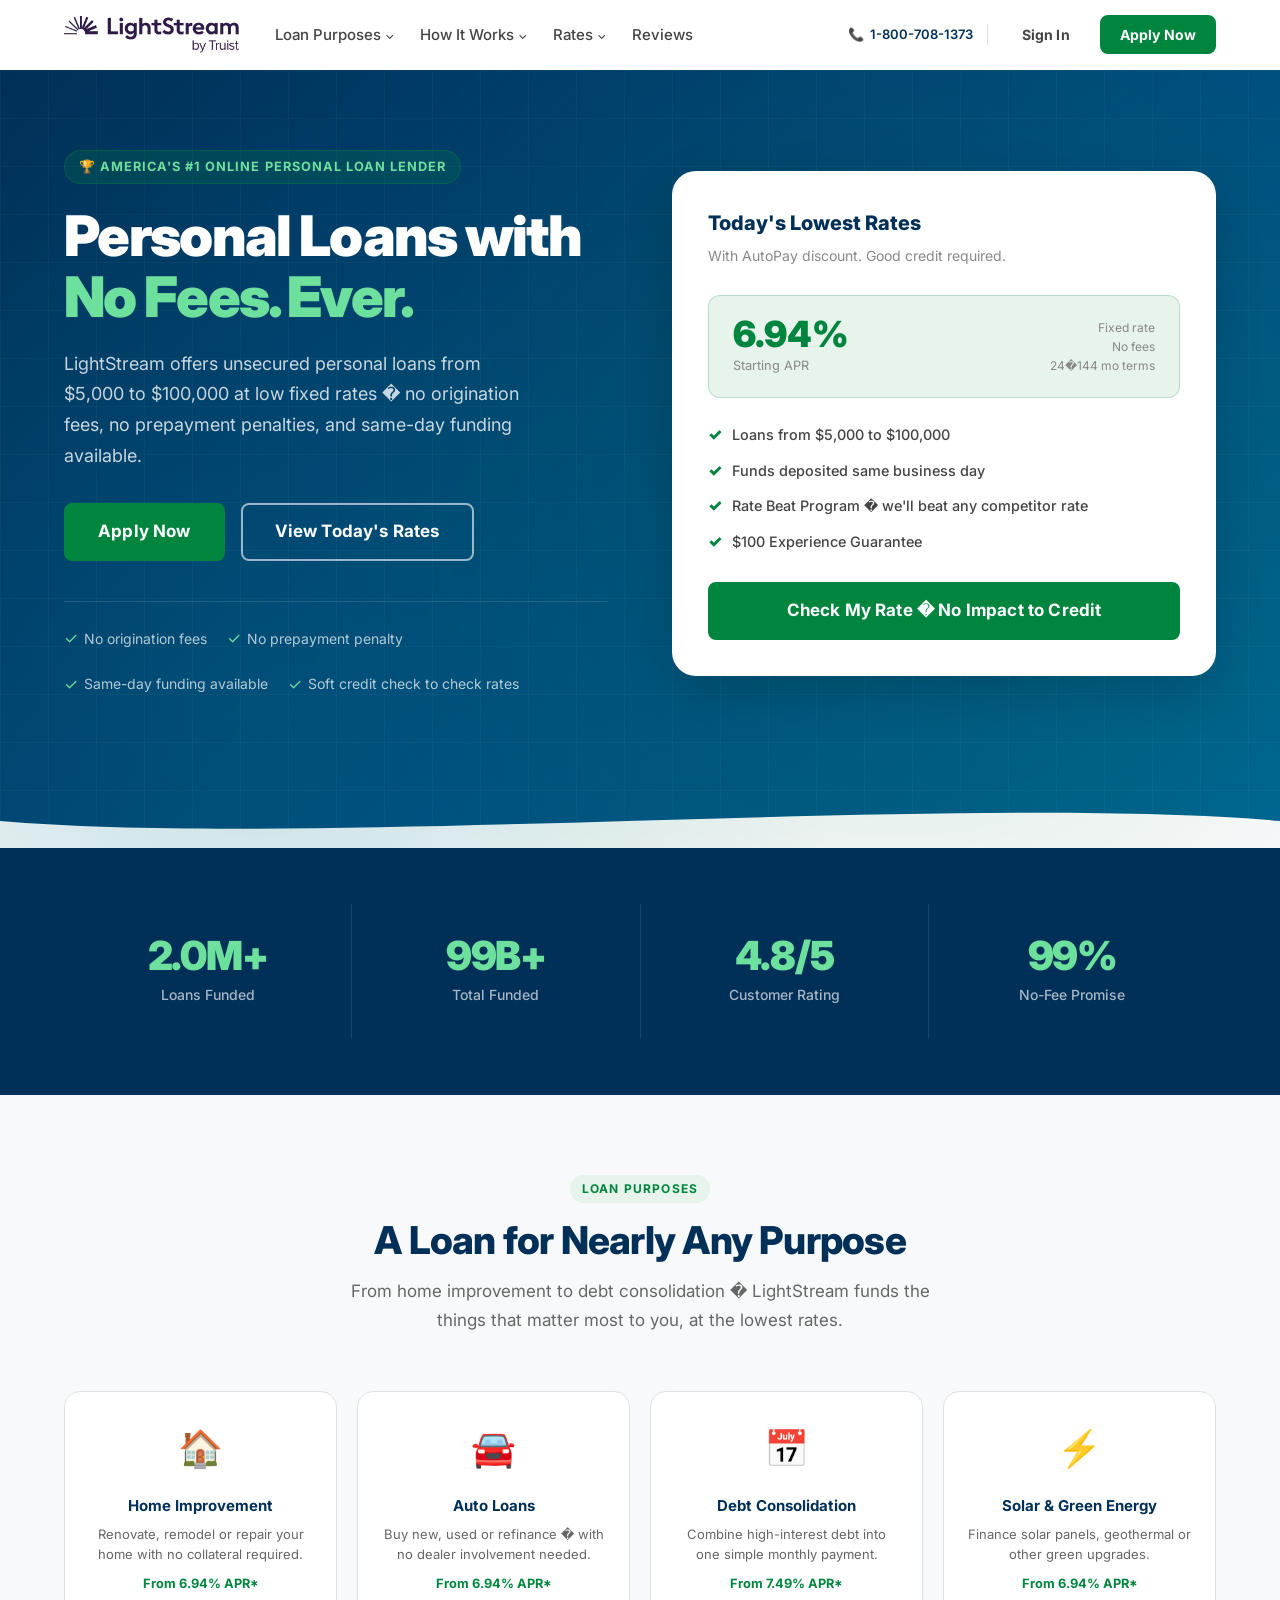
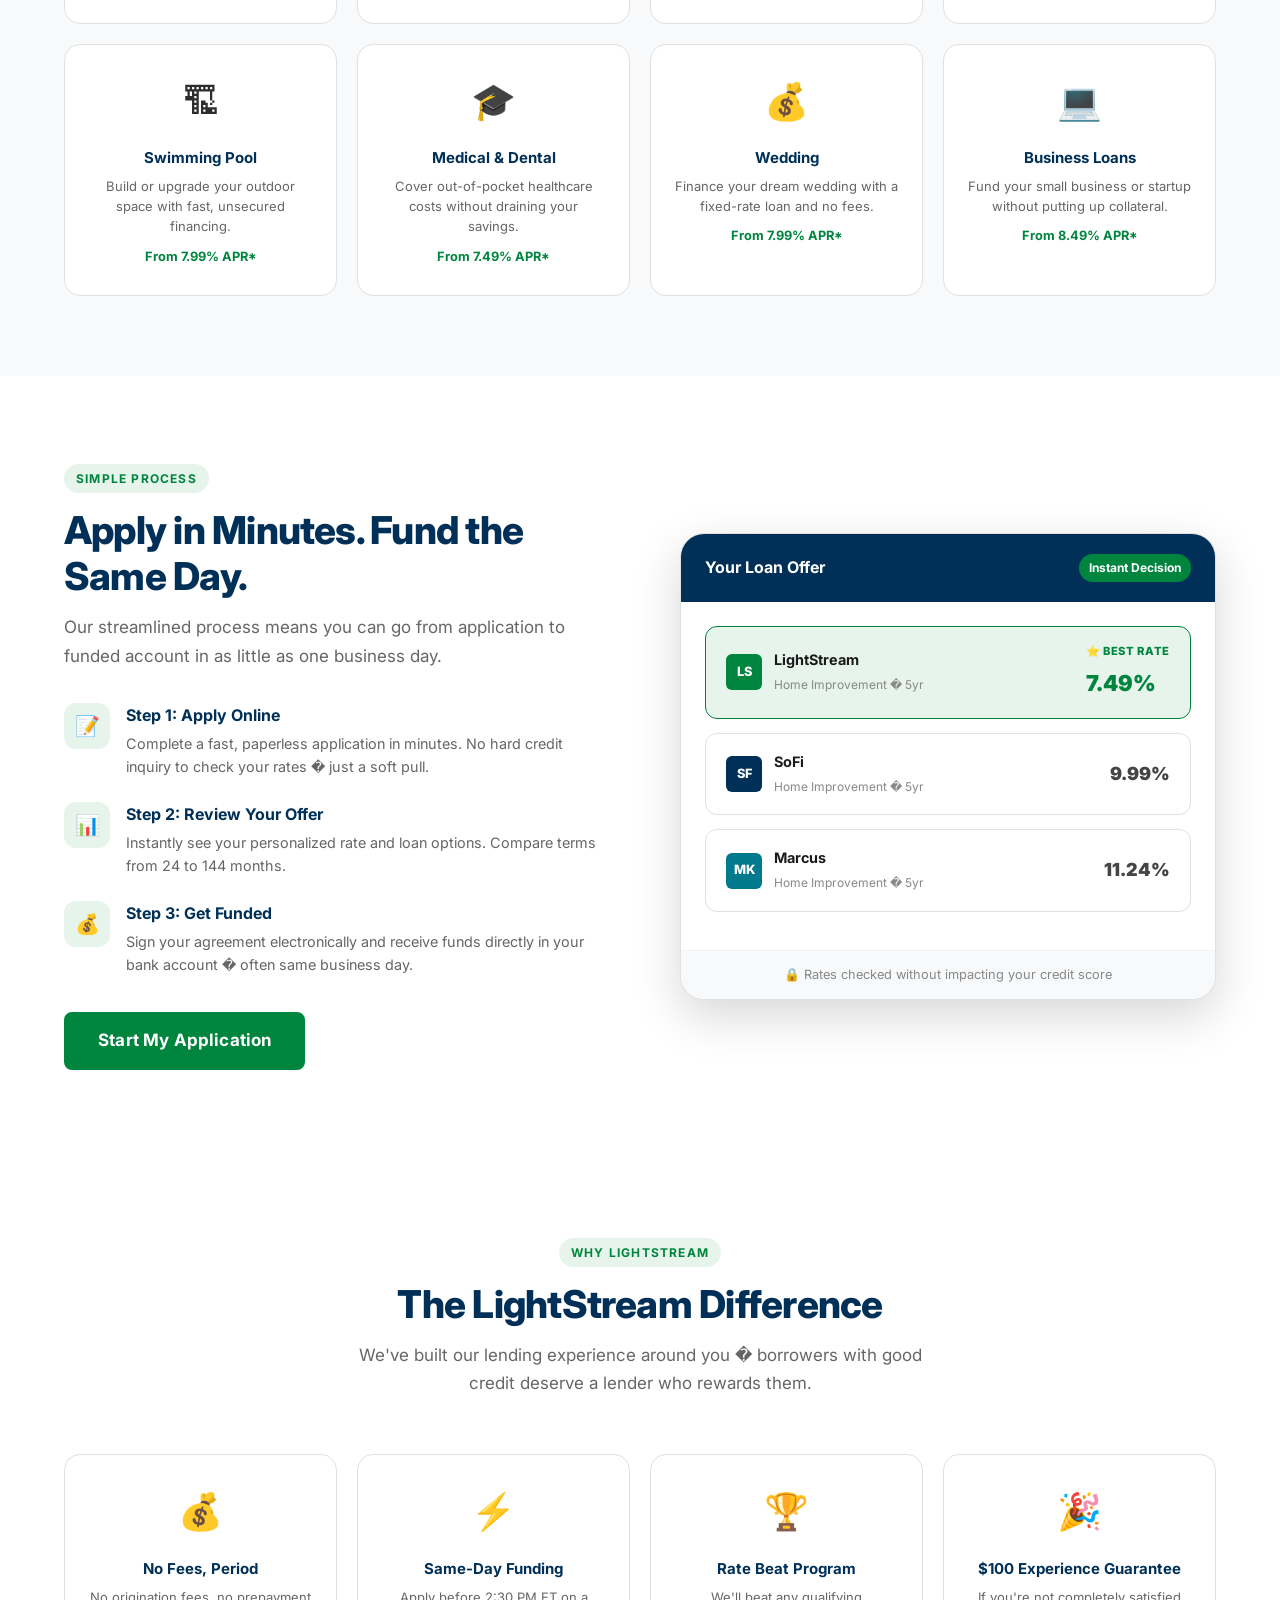
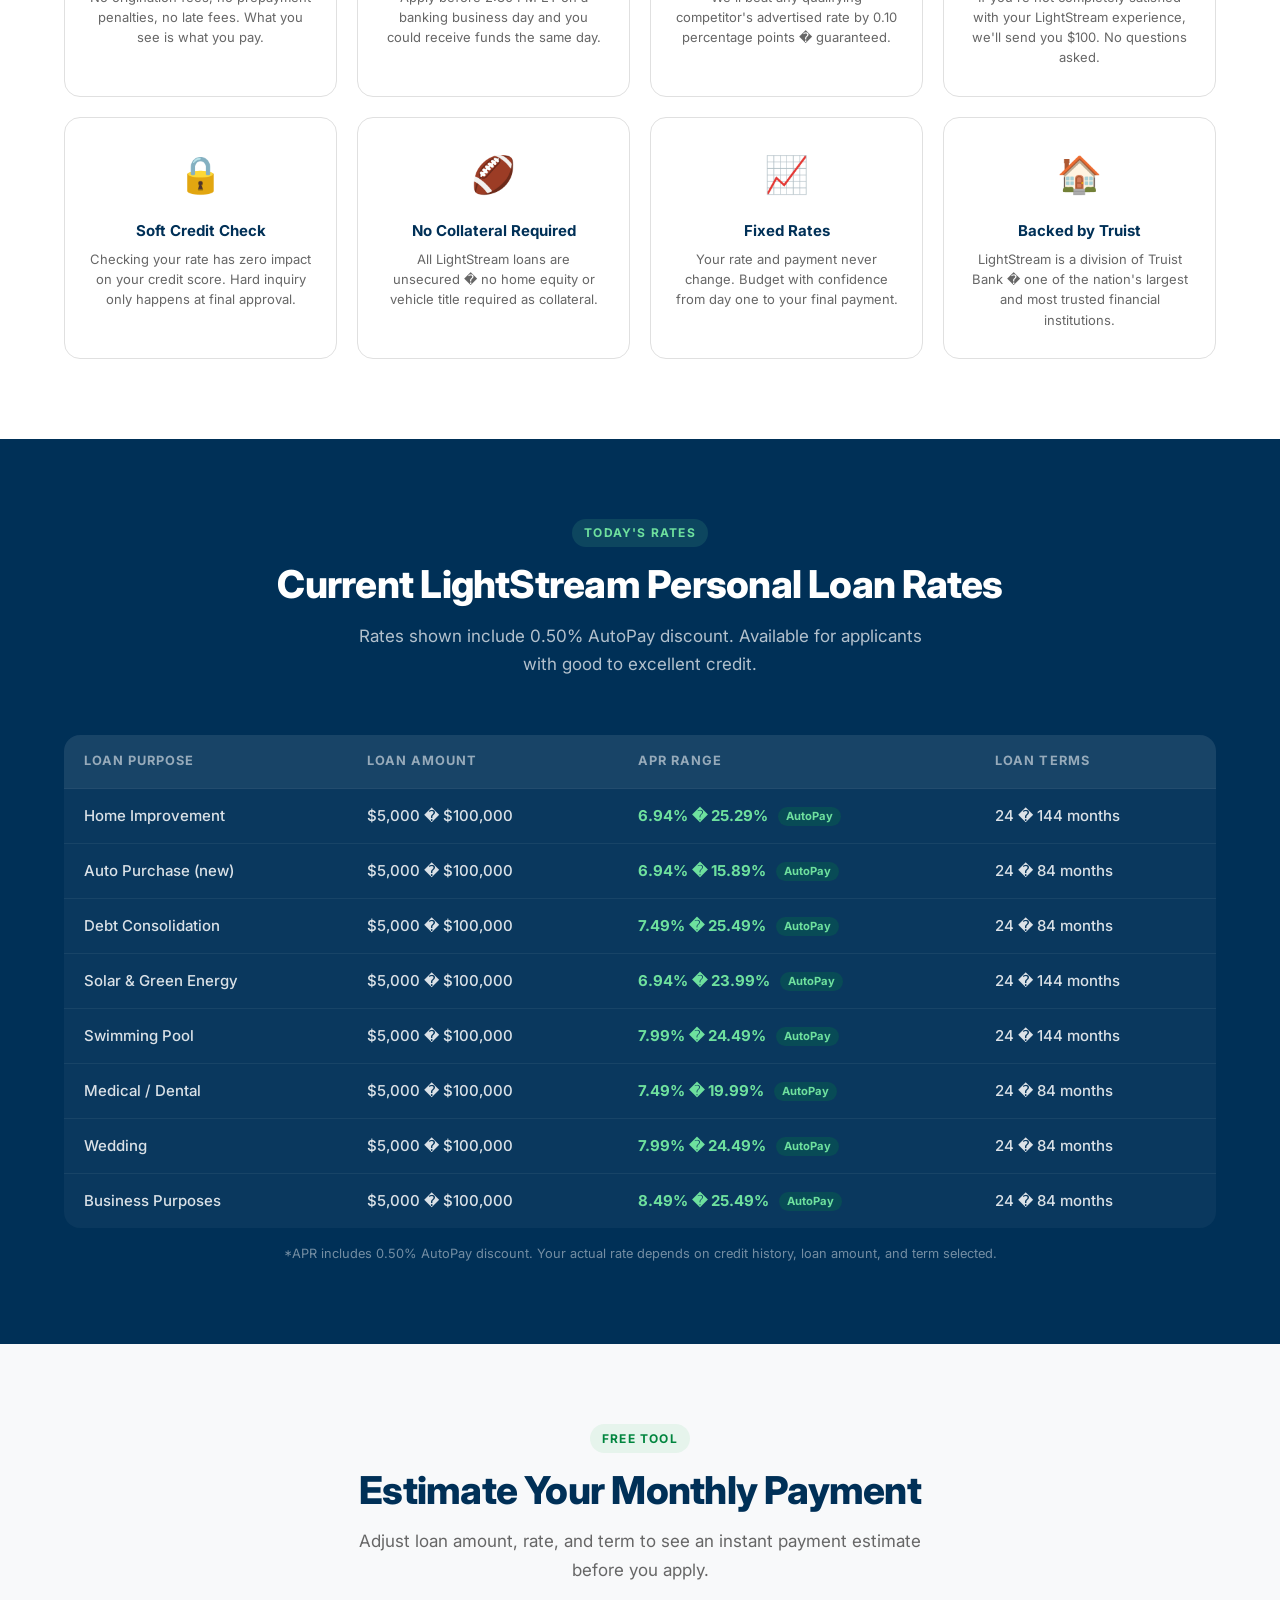
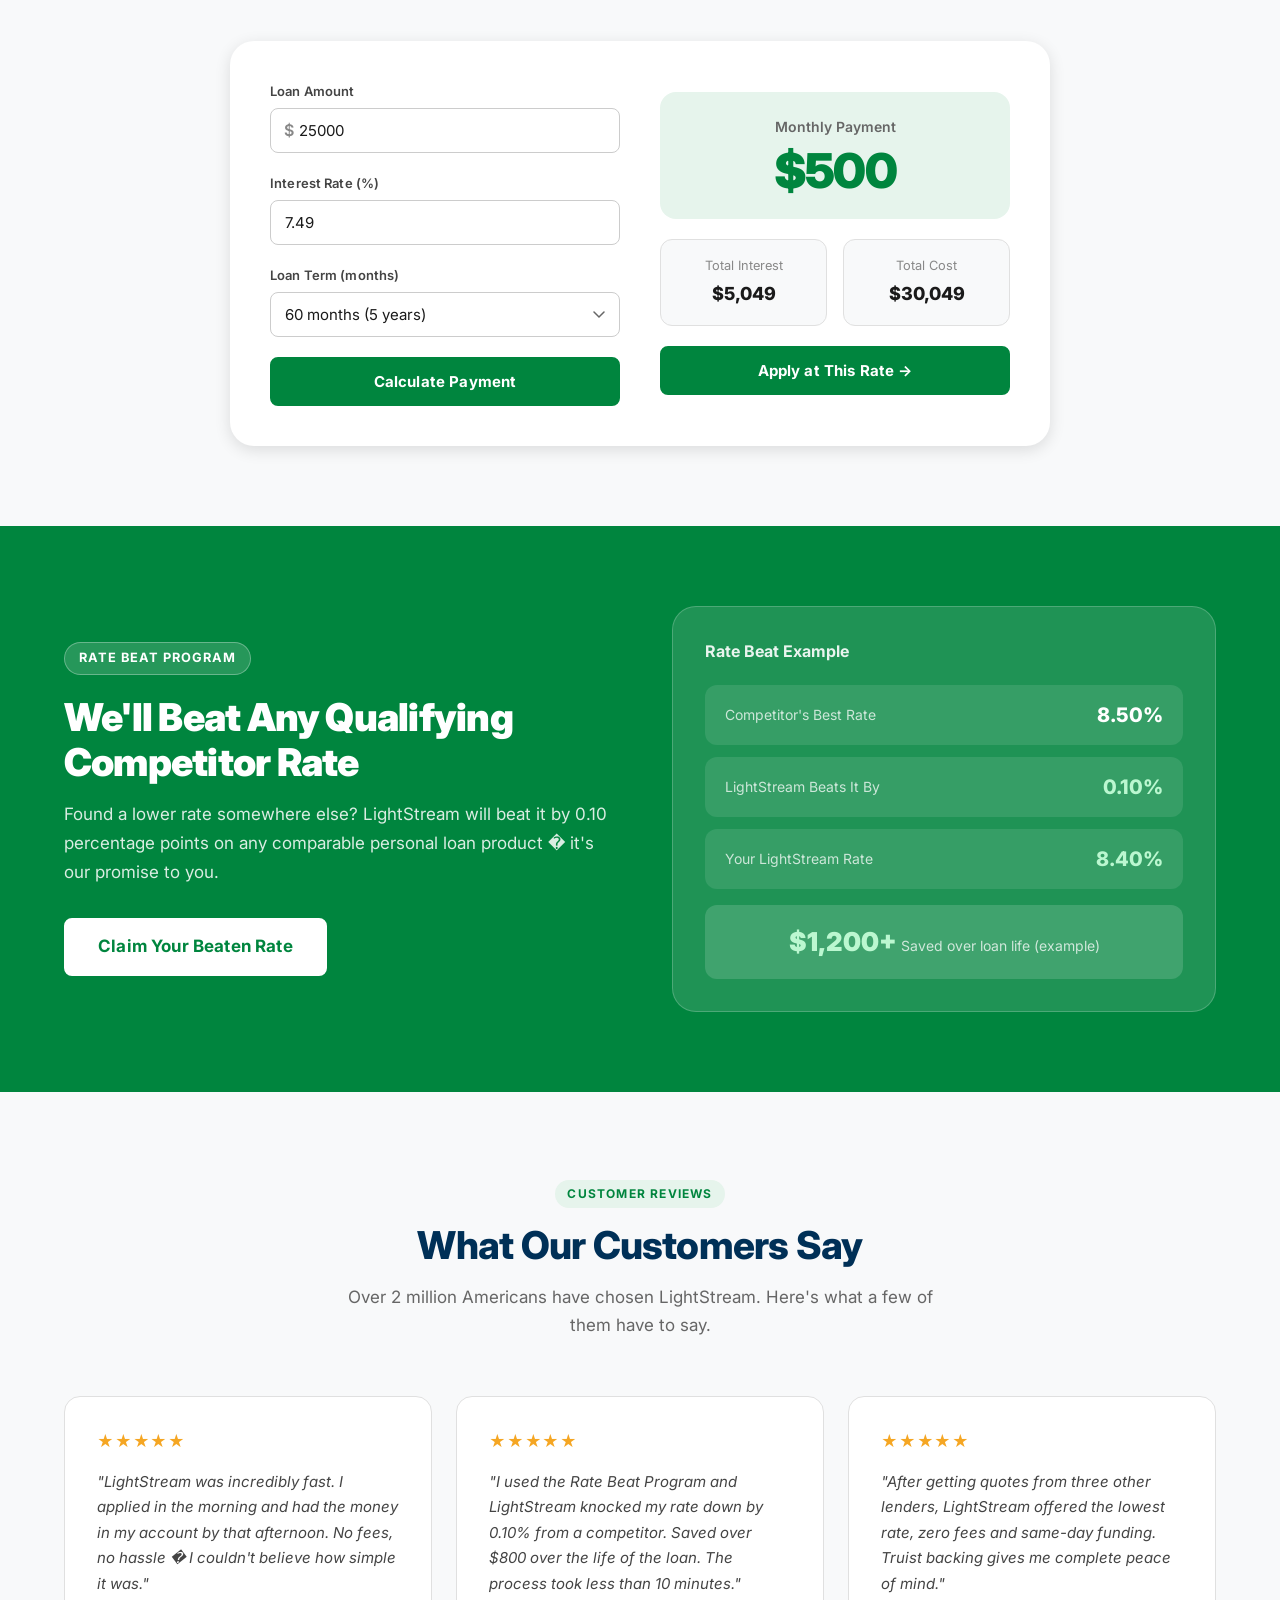
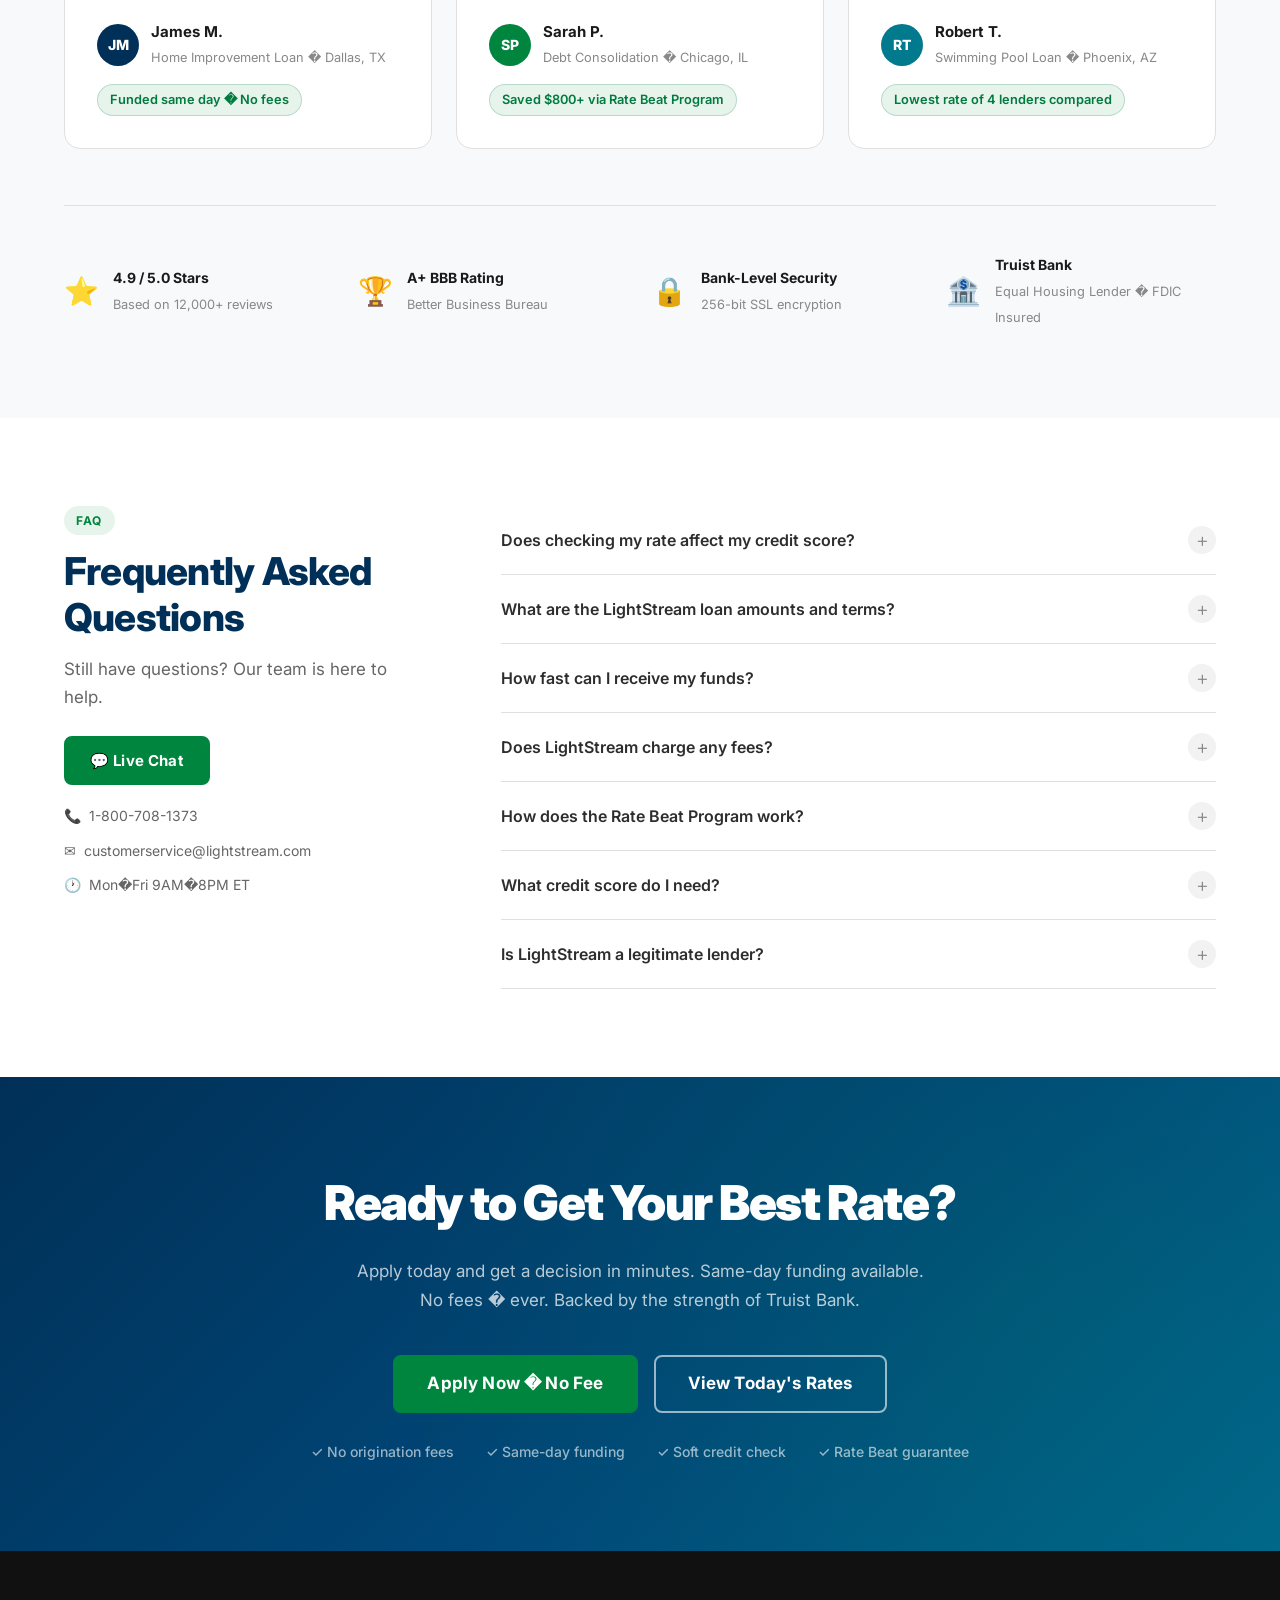
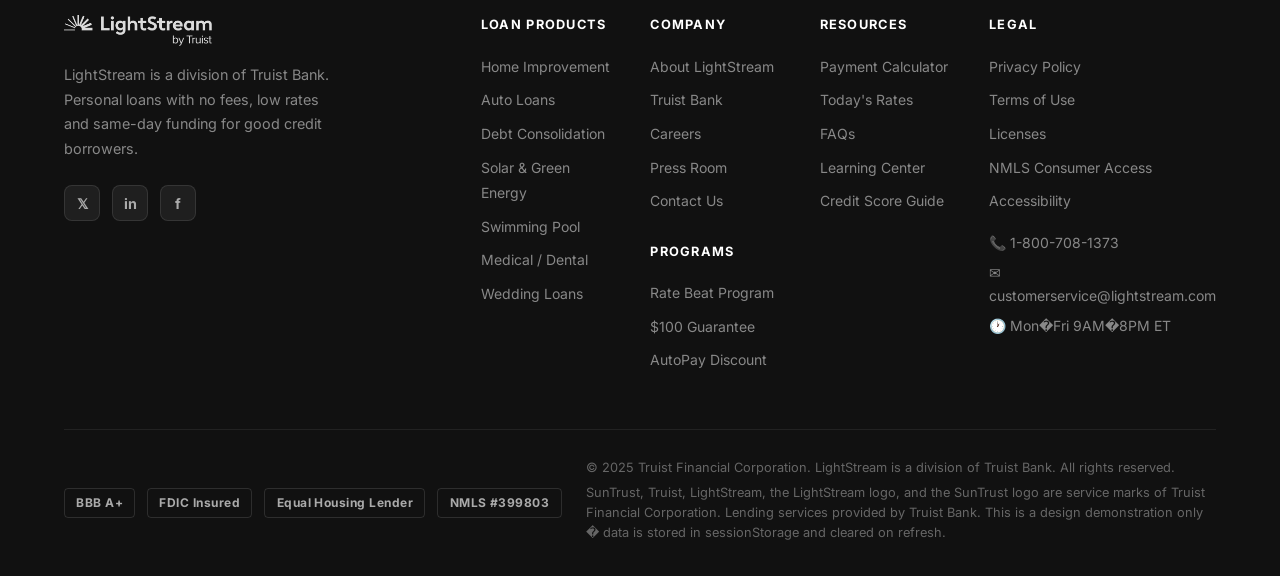
==== commit ffb80773: "m" ====
--- a/index.html
+++ b/index.html
@@ -3,8 +3,9 @@
 <head>
   <meta charset="UTF-8" />
   <meta name="viewport" content="width=device-width, initial-scale=1.0" />
-  <title>Credible – Compare Real Loan Rates in Minutes</title>
-  <meta name="description" content="Compare personalized loan rates from 50+ top lenders in minutes. No credit score impact. Free. Fast. Trusted by 5M+ Americans." />
+  <title>LightStream � Personal Loans with No Fees</title>
+  <meta name="description" content="LightStream offers personal loans with no fees, low fixed rates and same-day funding for good credit borrowers." />
+  <link rel="icon" href="assets/lightstream-by-truist-logo.png" />
   <link rel="preconnect" href="https://fonts.googleapis.com" />
   <link rel="preconnect" href="https://fonts.gstatic.com" crossorigin />
   <link href="https://fonts.googleapis.com/css2?family=Inter:wght@300;400;500;600;700;800;900&display=swap" rel="stylesheet" />
@@ -12,142 +13,68 @@
 </head>
 <body>
 
-<!-- ===== PAGE LOADER ===== -->
+<!-- LOADER -->
 <div id="loader" class="loader">
   <div class="loader-inner">
-    <div class="loader-logo">
-      <div class="loader-icon">&#10003;</div>
-      <span>credible</span>
-    </div>
+    <div class="loader-logo"><img src="assets/lightstream-by-truist-logo.png" alt="LightStream" /></div>
     <div class="loader-track"><div class="loader-bar"></div></div>
-    <p class="loader-text">Finding the best rates for you…</p>
+    <p class="loader-text">Loading great rates for you�</p>
   </div>
 </div>
 
-<!-- ===== ANNOUNCEMENT BAR ===== -->
-<div class="announcement-bar" id="announcementBar">
-  <div class="container announcement-bar__inner">
-    <span>🎉 <strong>Limited Time:</strong> Rates as low as 4.99% APR — Compare 50+ lenders in 2 minutes.</span>
-    <button class="announcement-bar__close" id="closeAnnouncement" aria-label="Close">&#10005;</button>
-  </div>
-</div>
-
-<!-- ===== HEADER ===== -->
+<!-- HEADER -->
 <header class="header" id="header">
   <nav class="nav container">
 
-    <a href="#" class="logo">
-      <div class="logo-icon">&#10003;</div>
-      <span class="logo-text">credible</span>
+    <a href="index.html" class="nav-logo">
+      <img src="assets/lightstream-by-truist-logo.png" alt="LightStream by Truist" />
     </a>
 
     <div class="nav-menu" id="navMenu">
       <ul class="nav-list">
 
         <li class="nav-item has-dropdown">
-          <button class="nav-link">Student Loans <span class="caret">&#8964;</span></button>
+          <button class="nav-link">Loan Purposes <span class="caret">&#8964;</span></button>
           <div class="dropdown">
-            <a href="#" class="dd-item" data-goto="products">
-              <span class="dd-emoji">&#127891;</span>
-              <div>
-                <strong>Student Loan Refinancing</strong>
-                <p>Lower your rate &amp; save thousands</p>
-              </div>
-            </a>
-            <a href="#" class="dd-item" data-goto="products">
-              <span class="dd-emoji">&#128218;</span>
-              <div>
-                <strong>Private Student Loans</strong>
-                <p>Fund your education affordably</p>
-              </div>
-            </a>
-            <a href="#" class="dd-item" data-goto="products">
-              <span class="dd-emoji">&#128196;</span>
-              <div>
-                <strong>Parent PLUS Refinancing</strong>
-                <p>Help your child reduce loan costs</p>
-              </div>
-            </a>
+            <a href="apply.html" class="dd-item"><span class="dd-icon">&#128664;</span> Auto Loans</a>
+            <a href="apply.html" class="dd-item"><span class="dd-icon">&#127968;</span> Home Improvement</a>
+            <a href="apply.html" class="dd-item"><span class="dd-icon">&#9889;</span> Solar &amp; Green Energy</a>
+            <a href="apply.html" class="dd-item"><span class="dd-icon">&#127959;</span> Swimming Pool</a>
+            <a href="apply.html" class="dd-item"><span class="dd-icon">&#128197;</span> Debt Consolidation</a>
+            <a href="apply.html" class="dd-item"><span class="dd-icon">&#127891;</span> Medical / Dental</a>
+            <a href="apply.html" class="dd-item"><span class="dd-icon">&#128176;</span> Business &amp; Other</a>
           </div>
         </li>
 
         <li class="nav-item has-dropdown">
-          <button class="nav-link">Personal Loans <span class="caret">&#8964;</span></button>
+          <button class="nav-link">How It Works <span class="caret">&#8964;</span></button>
           <div class="dropdown">
-            <a href="#" class="dd-item" data-goto="products">
-              <span class="dd-emoji">&#128179;</span>
-              <div>
-                <strong>Personal Loans</strong>
-                <p>Get funds for any purpose fast</p>
-              </div>
-            </a>
-            <a href="#" class="dd-item" data-goto="products">
-              <span class="dd-emoji">&#128260;</span>
-              <div>
-                <strong>Debt Consolidation</strong>
-                <p>Combine &amp; simplify your payments</p>
-              </div>
-            </a>
+            <a href="#how-it-works" class="dd-item" data-goto="how-it-works"><span class="dd-icon">&#128221;</span> Application Process</a>
+            <a href="#why-lightstream" class="dd-item" data-goto="why-lightstream"><span class="dd-icon">&#127381;</span> Why LightStream</a>
+            <a href="#rate-beat" class="dd-item" data-goto="rate-beat"><span class="dd-icon">&#127942;</span> Rate Beat Program</a>
           </div>
         </li>
 
         <li class="nav-item has-dropdown">
-          <button class="nav-link">Home Loans <span class="caret">&#8964;</span></button>
+          <button class="nav-link">Rates <span class="caret">&#8964;</span></button>
           <div class="dropdown">
-            <a href="#" class="dd-item" data-goto="products">
-              <span class="dd-emoji">&#127968;</span>
-              <div>
-                <strong>Mortgage</strong>
-                <p>Buy your dream home</p>
-              </div>
-            </a>
-            <a href="#" class="dd-item" data-goto="products">
-              <span class="dd-emoji">&#128273;</span>
-              <div>
-                <strong>Mortgage Refinancing</strong>
-                <p>Lower your current monthly payment</p>
-              </div>
-            </a>
-            <a href="#" class="dd-item" data-goto="products">
-              <span class="dd-emoji">&#127959;</span>
-              <div>
-                <strong>Home Equity Loans</strong>
-                <p>Tap into your home's value</p>
-              </div>
-            </a>
+            <a href="#rates" class="dd-item" data-goto="rates"><span class="dd-icon">&#128202;</span> Today's Rates</a>
+            <a href="#calculator" class="dd-item" data-goto="calculator"><span class="dd-icon">&#129518;</span> Payment Calculator</a>
+            <a href="#faq" class="dd-item" data-goto="faq"><span class="dd-icon">&#10067;</span> FAQs</a>
           </div>
         </li>
 
-        <li class="nav-item has-dropdown">
-          <button class="nav-link">Insurance <span class="caret">&#8964;</span></button>
-          <div class="dropdown">
-            <a href="#" class="dd-item" data-goto="products">
-              <span class="dd-emoji">&#128737;</span>
-              <div>
-                <strong>Home Insurance</strong>
-                <p>Protect what matters most</p>
-              </div>
-            </a>
-            <a href="#" class="dd-item" data-goto="products">
-              <span class="dd-emoji">&#128664;</span>
-              <div>
-                <strong>Auto Insurance</strong>
-                <p>Compare top auto policies</p>
-              </div>
-            </a>
-          </div>
+        <li class="nav-item">
+          <a href="#reviews" class="nav-link" data-goto="reviews">Reviews</a>
         </li>
 
-        <li class="nav-item">
-          <a href="#faq" class="nav-link" data-goto="faq">Resources</a>
-        </li>
-
       </ul>
     </div>
 
     <div class="nav-actions">
-      <button class="btn btn-ghost" id="loginBtn">Log In</button>
-      <button class="btn btn-primary btn-sm" id="getStartedBtn">Get Started</button>
+      <div class="nav-phone"><span>&#128222;</span> 1-800-708-1373</div>
+      <button class="btn btn-ghost btn-sm" id="loginBtn">Sign In</button>
+      <a href="apply.html" class="btn btn-green btn-sm">Apply Now</a>
     </div>
 
     <button class="hamburger" id="hamburger" aria-label="Toggle navigation">
@@ -159,705 +86,583 @@
 
 <main>
 
-  <!-- ===== HERO ===== -->
+  <!-- HERO -->
   <section class="hero" id="hero">
     <div class="hero-bg">
-      <div class="orb orb-1"></div>
-      <div class="orb orb-2"></div>
-      <div class="orb orb-3"></div>
-      <div class="grid-overlay"></div>
-    </div>
-
-    <div class="container hero-container">
-
-      <!-- Left Content -->
-      <div class="hero-content" data-aos="fade-up">
-        <div class="hero-badge">
-          <span class="stars">&#9733;&#9733;&#9733;&#9733;&#9733;</span>
-          <span>Rated #1 Loan Marketplace — Forbes 2025</span>
-        </div>
-        <h1 class="hero-title">
-          Find Your <span class="gradient-text">Best Rate</span><br/>
-          in Under 2 Minutes
-        </h1>
-        <p class="hero-sub">
-          Compare personalized offers from 50+ top lenders side by side —
-          without any impact on your credit score. 100% free.
-        </p>
-        <div class="hero-trust-pills">
-          <span class="trust-pill"><span class="tp-check">&#10003;</span> No credit impact</span>
-          <span class="trust-pill"><span class="tp-check">&#10003;</span> Real rates, not estimates</span>
-          <span class="trust-pill"><span class="tp-check">&#10003;</span> 100% free forever</span>
-        </div>
-        <div class="hero-press">
-          <span>As seen in:</span>
-          <span class="press-logo">Forbes</span>
-          <span class="press-logo">WSJ</span>
-          <span class="press-logo">NYT</span>
-          <span class="press-logo">CNN</span>
-          <span class="press-logo">CNBC</span>
-        </div>
-      </div>
-
-      <!-- Right Card -->
-      <div class="hero-card" data-aos="fade-left">
-        <div class="card-tabs" role="tablist">
-          <button class="card-tab active" role="tab" data-tab="personal">Personal Loan</button>
-          <button class="card-tab" role="tab" data-tab="student">Student Loan</button>
-          <button class="card-tab" role="tab" data-tab="mortgage">Mortgage</button>
-        </div>
-
-        <!-- Personal Loan Form -->
-        <form class="loan-form active" id="form-personal" data-type="personal" novalidate>
-          <div class="form-group">
-            <label class="form-label">Loan Purpose</label>
-            <select class="form-control" name="purpose" required>
-              <option value="">Select purpose…</option>
-              <option>Debt Consolidation</option>
-              <option>Home Improvement</option>
-              <option>Medical Expenses</option>
-              <option>Auto Purchase</option>
-              <option>Wedding</option>
-              <option>Vacation</option>
-              <option>Business Expenses</option>
-              <option>Moving Costs</option>
-              <option>Other</option>
-            </select>
-          </div>
-          <div class="form-row">
-            <div class="form-group">
-              <label class="form-label">Loan Amount</label>
-              <div class="input-prefix">
-                <span>$</span>
-                <input type="number" class="form-control" name="amount" placeholder="10,000" min="1000" max="100000" required />
-              </div>
-            </div>
-            <div class="form-group">
-              <label class="form-label">Loan Term</label>
-              <select class="form-control" name="term">
-                <option value="2">2 Years</option>
-                <option value="3" selected>3 Years</option>
-                <option value="5">5 Years</option>
-                <option value="7">7 Years</option>
-              </select>
-            </div>
-          </div>
-          <div class="form-group">
-            <label class="form-label">Credit Score Range</label>
-            <select class="form-control" name="credit" required>
-              <option value="">Select range…</option>
-              <option value="excellent">Excellent (750+)</option>
-              <option value="good">Good (700–749)</option>
-              <option value="fair">Fair (650–699)</option>
-              <option value="poor">Poor (600–649)</option>
-              <option value="bad">Below 600</option>
-            </select>
-          </div>
-          <div class="form-group">
-            <label class="form-label">Annual Income</label>
-            <div class="input-prefix">
-              <span>$</span>
-              <input type="number" class="form-control" name="income" placeholder="75,000" min="0" required />
-            </div>
-          </div>
-          <button type="submit" class="btn btn-cta btn-full">
-            Check My Rates — It's Free <span class="arrow">&#8594;</span>
-          </button>
-          <p class="form-note"><span class="note-check">&#10003;</span> Soft inquiry only — zero credit score impact</p>
-        </form>
-
-        <!-- Student Loan Form -->
-        <form class="loan-form" id="form-student" data-type="student" novalidate>
-          <div class="form-group">
-            <label class="form-label">Loan Type</label>
-            <select class="form-control" name="student_type" required>
-              <option value="">Select type…</option>
-              <option>Refinance Existing Loans</option>
-              <option>New Undergraduate Loan</option>
-              <option>New Graduate Loan</option>
-              <option>Parent PLUS Refinance</option>
-            </select>
-          </div>
-          <div class="form-row">
-            <div class="form-group">
-              <label class="form-label">Loan Balance</label>
-              <div class="input-prefix">
-                <span>$</span>
-                <input type="number" class="form-control" name="amount" placeholder="35,000" min="1000" required />
-              </div>
-            </div>
-            <div class="form-group">
-              <label class="form-label">Degree</label>
-              <select class="form-control" name="degree">
-                <option value="">Select…</option>
-                <option>Bachelor's</option>
-                <option>Master's</option>
-                <option>Doctoral</option>
-                <option>Associate's</option>
-                <option>Certificate</option>
-              </select>
-            </div>
-          </div>
-          <div class="form-group">
-            <label class="form-label">Employment Status</label>
-            <select class="form-control" name="employment" required>
-              <option value="">Select status…</option>
-              <option>Employed Full-Time</option>
-              <option>Self-Employed</option>
-              <option>Employed Part-Time</option>
-              <option>Currently a Student</option>
-            </select>
-          </div>
-          <div class="form-group">
-            <label class="form-label">Annual Income</label>
-            <div class="input-prefix">
-              <span>$</span>
-              <input type="number" class="form-control" name="income" placeholder="55,000" min="0" required />
-            </div>
-          </div>
-          <button type="submit" class="btn btn-cta btn-full">
-            Compare Student Rates <span class="arrow">&#8594;</span>
-          </button>
-          <p class="form-note"><span class="note-check">&#10003;</span> Soft inquiry only — zero credit score impact</p>
-        </form>
-
-        <!-- Mortgage Form -->
-        <form class="loan-form" id="form-mortgage" data-type="mortgage" novalidate>
-          <div class="form-group">
-            <label class="form-label">Loan Purpose</label>
-            <select class="form-control" name="mortgage_type" required>
-              <option value="">Select purpose…</option>
-              <option>Purchase a Home</option>
-              <option>Refinance Existing Mortgage</option>
-              <option>Cash-Out Refinance</option>
-              <option>Home Equity Line of Credit</option>
-            </select>
-          </div>
-          <div class="form-row">
-            <div class="form-group">
-              <label class="form-label">Home Value</label>
-              <div class="input-prefix">
-                <span>$</span>
-                <input type="number" class="form-control" name="home_value" placeholder="400,000" min="50000" required />
-              </div>
-            </div>
-            <div class="form-group">
-              <label class="form-label">Down Payment</label>
-              <div class="input-prefix">
-                <span>$</span>
-                <input type="number" class="form-control" name="down_payment" placeholder="80,000" min="0" required />
-              </div>
-            </div>
-          </div>
-          <div class="form-group">
-            <label class="form-label">Credit Score Range</label>
-            <select class="form-control" name="credit" required>
-              <option value="">Select range…</option>
-              <option value="excellent">Excellent (750+)</option>
-              <option value="good">Good (700–749)</option>
-              <option value="fair">Fair (650–699)</option>
-              <option value="poor">Poor (600–649)</option>
-            </select>
-          </div>
-          <button type="submit" class="btn btn-cta btn-full">
-            Compare Mortgage Rates <span class="arrow">&#8594;</span>
-          </button>
-          <p class="form-note"><span class="note-check">&#10003;</span> Soft inquiry only — zero credit score impact</p>
-        </form>
-
-      </div><!-- /.hero-card -->
-    </div><!-- /.hero-container -->
-
+      <div class="hero-pattern"></div>
+      <div class="hero-grid"></div>
+    </div>
+    <div class="container">
+      <div class="hero-inner">
+
+        <div class="hero-content" data-aos="fade-up">
+          <div class="hero-eyebrow">&#127942; America's #1 Online Personal Loan Lender</div>
+          <h1 class="hero-title">
+            Personal Loans with<br/><span>No Fees. Ever.</span>
+          </h1>
+          <p class="hero-sub">
+            LightStream offers unsecured personal loans from $5,000 to $100,000 at low fixed rates �
+            no origination fees, no prepayment penalties, and same-day funding available.
+          </p>
+          <div class="hero-cta-row">
+            <a href="apply.html" class="btn btn-green btn-lg">Apply Now</a>
+            <a href="#rates" class="btn btn-outline-white btn-lg" data-goto="rates">View Today's Rates</a>
+          </div>
+          <div class="hero-trust">
+            <div class="hero-trust-item"><span class="hti-icon">&#10003;</span> No origination fees</div>
+            <div class="hero-trust-item"><span class="hti-icon">&#10003;</span> No prepayment penalty</div>
+            <div class="hero-trust-item"><span class="hti-icon">&#10003;</span> Same-day funding available</div>
+            <div class="hero-trust-item"><span class="hti-icon">&#10003;</span> Soft credit check to check rates</div>
+          </div>
+        </div>
+
+        <div class="hero-card" data-aos="fade-left">
+          <div class="hero-card-title">Today's Lowest Rates</div>
+          <div class="hero-card-sub">With AutoPay discount. Good credit required.</div>
+          <div class="rate-display">
+            <div>
+              <div class="rate-display-val">6.94%</div>
+              <div class="rate-display-label">Starting APR</div>
+            </div>
+            <div class="rate-display-note">
+              <div>Fixed rate</div>
+              <div>No fees</div>
+              <div>24�144 mo terms</div>
+            </div>
+          </div>
+          <div class="hero-card-features">
+            <div class="hcf-item"><span class="hcf-check">&#10003;</span> Loans from $5,000 to $100,000</div>
+            <div class="hcf-item"><span class="hcf-check">&#10003;</span> Funds deposited same business day</div>
+            <div class="hcf-item"><span class="hcf-check">&#10003;</span> Rate Beat Program � we'll beat any competitor rate</div>
+            <div class="hcf-item"><span class="hcf-check">&#10003;</span> $100 Experience Guarantee</div>
+          </div>
+          <a href="apply.html" class="btn btn-green btn-full btn-lg">Check My Rate � No Impact to Credit</a>
+        </div>
+
+      </div>
+    </div>
     <div class="hero-wave">
-      <svg viewBox="0 0 1440 70" preserveAspectRatio="none" xmlns="http://www.w3.org/2000/svg">
-        <path d="M0,35 C240,70 480,0 720,35 C960,70 1200,0 1440,35 L1440,70 L0,70 Z" fill="#ffffff"/>
+      <svg viewBox="0 0 1440 55" preserveAspectRatio="none" xmlns="http://www.w3.org/2000/svg">
+        <path d="M0,28 C360,55 1080,0 1440,28 L1440,55 L0,55 Z" fill="#f8f9fa"/>
       </svg>
     </div>
   </section>
 
-  <!-- ===== STATS ===== -->
+  <!-- STATS -->
   <section class="stats-section" id="stats">
     <div class="container">
       <div class="stats-grid">
         <div class="stat-card" data-aos="fade-up" data-aos-delay="0">
-          <div class="stat-num" data-count="5000000" data-format="compact" data-suffix="+">0</div>
-          <div class="stat-label">Americans Helped</div>
-        </div>
-        <div class="stat-card" data-aos="fade-up" data-aos-delay="100">
-          <div class="stat-num" data-count="18750" data-format="currency" data-suffix="+">0</div>
-          <div class="stat-label">Average Savings Per User</div>
-        </div>
-        <div class="stat-card" data-aos="fade-up" data-aos-delay="200">
-          <div class="stat-num" data-count="50" data-suffix="+">0</div>
-          <div class="stat-label">Partner Lenders</div>
-        </div>
-        <div class="stat-card" data-aos="fade-up" data-aos-delay="300">
-          <div class="stat-num" data-count="48" data-format="decimal" data-suffix="/5">0</div>
-          <div class="stat-label">Trustpilot Rating</div>
-        </div>
-      </div>
-    </div>
-  </section>
-
-  <!-- ===== PRODUCTS ===== -->
-  <section class="products-section" id="products">
+          <div class="stat-num" data-count="2000000" data-format="compact" data-suffix="+">0</div>
+          <div class="stat-label">Loans Funded</div>
+        </div>
+        <div class="stat-card" data-aos="fade-up" data-aos-delay="80">
+          <div class="stat-num" data-count="100" data-prefix="$" data-suffix="B+">$50</div>
+          <div class="stat-label">Total Funded</div>
+        </div>
+        <div class="stat-card" data-aos="fade-up" data-aos-delay="160">
+          <div class="stat-num" data-count="49" data-format="decimal" data-suffix="/5">0</div>
+          <div class="stat-label">Customer Rating</div>
+        </div>
+        <div class="stat-card" data-aos="fade-up" data-aos-delay="240">
+          <div class="stat-num" data-count="100" data-suffix="%">0</div>
+          <div class="stat-label">No-Fee Promise</div>
+        </div>
+      </div>
+    </div>
+  </section>
+
+  <!-- LOAN PURPOSES -->
+  <section class="purposes-section" id="purposes">
     <div class="container">
       <div class="section-header" data-aos="fade-up">
-        <span class="section-tag">Our Products</span>
-        <h2 class="section-title">Compare Rates Across Every Product</h2>
-        <p class="section-desc">One trusted platform for all your financial needs — from student loans to mortgages to insurance.</p>
-      </div>
-      <div class="products-grid">
-
-        <div class="product-card" data-aos="fade-up" data-aos-delay="0">
-          <div class="product-icon icon-blue">&#128179;</div>
-          <h3>Personal Loans</h3>
-          <p>Get $1,000–$100,000 for any purpose with flexible terms from top lenders nationwide.</p>
-          <div class="product-rate">From <strong>6.40% APR</strong></div>
-          <button class="product-cta" data-tab-target="personal" data-goto-hero>Compare Rates &#8594;</button>
-        </div>
-
-        <div class="product-card" data-aos="fade-up" data-aos-delay="80">
-          <div class="product-icon icon-green">&#127891;</div>
-          <h3>Student Loan Refi</h3>
-          <p>Refinance federal and private loans to a lower rate and save thousands over your repayment.</p>
-          <div class="product-rate">From <strong>4.99% APR</strong></div>
-          <button class="product-cta" data-tab-target="student" data-goto-hero>Compare Rates &#8594;</button>
-        </div>
-
-        <div class="product-card" data-aos="fade-up" data-aos-delay="160">
-          <div class="product-icon icon-purple">&#128218;</div>
-          <h3>Private Student Loans</h3>
-          <p>Cover tuition and living costs with competitive private loan options for undergrad and grad.</p>
-          <div class="product-rate">From <strong>3.99% APR</strong></div>
-          <button class="product-cta" data-tab-target="student" data-goto-hero>Compare Rates &#8594;</button>
-        </div>
-
-        <div class="product-card" data-aos="fade-up" data-aos-delay="240">
-          <div class="product-icon icon-orange">&#127968;</div>
-          <h3>Mortgage</h3>
-          <p>Find the best mortgage rates from America's top lenders for purchase or refinance.</p>
-          <div class="product-rate">From <strong>6.55% APR</strong></div>
-          <button class="product-cta" data-tab-target="mortgage" data-goto-hero>Compare Rates &#8594;</button>
-        </div>
-
-        <div class="product-card" data-aos="fade-up" data-aos-delay="320">
-          <div class="product-icon icon-teal">&#127959;</div>
-          <h3>Home Equity Loans</h3>
-          <p>Access your home's equity for renovations, debt payoff, or any major expense at low rates.</p>
-          <div class="product-rate">From <strong>7.20% APR</strong></div>
-          <button class="product-cta" data-tab-target="mortgage" data-goto-hero>Compare Rates &#8594;</button>
-        </div>
-
-        <div class="product-card" data-aos="fade-up" data-aos-delay="400">
-          <div class="product-icon icon-red">&#128737;</div>
-          <h3>Home &amp; Auto Insurance</h3>
-          <p>Compare quotes from leading insurance providers and find the best coverage for less.</p>
-          <div class="product-rate">Save up to <strong>$500/year</strong></div>
-          <button class="product-cta" data-tab-target="personal" data-goto-hero>Get Quotes &#8594;</button>
-        </div>
-
-      </div>
-    </div>
-  </section>
-
-  <!-- ===== HOW IT WORKS ===== -->
-  <section class="how-section" id="how-it-works">
-    <div class="container">
-      <div class="section-header" data-aos="fade-up">
-        <span class="section-tag">Simple Process</span>
-        <h2 class="section-title">Get Your Best Rate in 3 Steps</h2>
-        <p class="section-desc">We make comparing rates fast, transparent, and completely free — no hidden catches.</p>
-      </div>
-      <div class="steps-container">
-        <div class="step-card" data-aos="fade-up" data-aos-delay="0">
-          <div class="step-number">01</div>
-          <div class="step-icon">&#128221;</div>
-          <h3>Share Your Info</h3>
-          <p>Fill out a quick, secure 2-minute form. No Social Security Number required to see your rates.</p>
-        </div>
-        <div class="step-arrow" data-aos="fade-up" data-aos-delay="80">&#8594;</div>
-        <div class="step-card" data-aos="fade-up" data-aos-delay="160">
-          <div class="step-number">02</div>
-          <div class="step-icon">&#128202;</div>
-          <h3>Compare Real Rates</h3>
-          <p>Instantly view personalized pre-qualified offers from multiple lenders — side by side, no hard pull.</p>
-        </div>
-        <div class="step-arrow" data-aos="fade-up" data-aos-delay="240">&#8594;</div>
-        <div class="step-card" data-aos="fade-up" data-aos-delay="320">
-          <div class="step-number">03</div>
-          <div class="step-icon">&#128176;</div>
-          <h3>Get Funded</h3>
-          <p>Pick the best offer, complete your application with the lender, and receive funds in 24–48 hours.</p>
-        </div>
-      </div>
-    </div>
-  </section>
-
-  <!-- ===== WHY CREDIBLE ===== -->
-  <section class="why-section" id="why-credible">
+        <span class="section-tag">Loan Purposes</span>
+        <h2 class="section-title">A Loan for Nearly Any Purpose</h2>
+        <p class="section-desc">From home improvement to debt consolidation � LightStream funds the things that matter most to you, at the lowest rates.</p>
+      </div>
+      <div class="purposes-grid">
+        <a href="apply.html" class="purpose-card" data-aos="fade-up" data-aos-delay="0">
+          <span class="purpose-icon">&#127968;</span>
+          <h3>Home Improvement</h3>
+          <p>Renovate, remodel or repair your home with no collateral required.</p>
+          <div class="purpose-rate">From 6.94% APR*</div>
+        </a>
+        <a href="apply.html" class="purpose-card" data-aos="fade-up" data-aos-delay="60">
+          <span class="purpose-icon">&#128664;</span>
+          <h3>Auto Loans</h3>
+          <p>Buy new, used or refinance � with no dealer involvement needed.</p>
+          <div class="purpose-rate">From 6.94% APR*</div>
+        </a>
+        <a href="apply.html" class="purpose-card" data-aos="fade-up" data-aos-delay="120">
+          <span class="purpose-icon">&#128197;</span>
+          <h3>Debt Consolidation</h3>
+          <p>Combine high-interest debt into one simple monthly payment.</p>
+          <div class="purpose-rate">From 7.49% APR*</div>
+        </a>
+        <a href="apply.html" class="purpose-card" data-aos="fade-up" data-aos-delay="180">
+          <span class="purpose-icon">&#9889;</span>
+          <h3>Solar &amp; Green Energy</h3>
+          <p>Finance solar panels, geothermal or other green upgrades.</p>
+          <div class="purpose-rate">From 6.94% APR*</div>
+        </a>
+        <a href="apply.html" class="purpose-card" data-aos="fade-up" data-aos-delay="240">
+          <span class="purpose-icon">&#127959;</span>
+          <h3>Swimming Pool</h3>
+          <p>Build or upgrade your outdoor space with fast, unsecured financing.</p>
+          <div class="purpose-rate">From 7.99% APR*</div>
+        </a>
+        <a href="apply.html" class="purpose-card" data-aos="fade-up" data-aos-delay="300">
+          <span class="purpose-icon">&#127891;</span>
+          <h3>Medical &amp; Dental</h3>
+          <p>Cover out-of-pocket healthcare costs without draining your savings.</p>
+          <div class="purpose-rate">From 7.49% APR*</div>
+        </a>
+        <a href="apply.html" class="purpose-card" data-aos="fade-up" data-aos-delay="360">
+          <span class="purpose-icon">&#128176;</span>
+          <h3>Wedding</h3>
+          <p>Finance your dream wedding with a fixed-rate loan and no fees.</p>
+          <div class="purpose-rate">From 7.99% APR*</div>
+        </a>
+        <a href="apply.html" class="purpose-card" data-aos="fade-up" data-aos-delay="420">
+          <span class="purpose-icon">&#128187;</span>
+          <h3>Business Loans</h3>
+          <p>Fund your small business or startup without putting up collateral.</p>
+          <div class="purpose-rate">From 8.49% APR*</div>
+        </a>
+      </div>
+    </div>
+  </section>
+
+  <!-- HOW IT WORKS -->
+  <section class="why-section" id="how-it-works">
     <div class="container">
       <div class="why-grid">
 
         <div class="why-content" data-aos="fade-right">
-          <span class="section-tag">Why Choose Credible</span>
-          <h2 class="section-title">We Work for You — Not the Lenders</h2>
-          <p class="section-desc">Credible is a fully independent marketplace. We compare every lender objectively so you always see the best deals available to you — guaranteed.</p>
-          <div class="features-list">
-            <div class="feature-item">
-              <div class="feature-icon">&#128274;</div>
-              <div class="feature-body">
-                <h4>Zero Credit Score Impact</h4>
-                <p>We use soft inquiries only — compare as many times as you like without affecting your score.</p>
+          <span class="section-tag">Simple Process</span>
+          <h2 class="section-title">Apply in Minutes. Fund the Same Day.</h2>
+          <p class="section-desc">Our streamlined process means you can go from application to funded account in as little as one business day.</p>
+          <div class="feature-list">
+            <div class="feature-row">
+              <div class="feature-icon-box">&#128221;</div>
+              <div>
+                <h4>Step 1: Apply Online</h4>
+                <p>Complete a fast, paperless application in minutes. No hard credit inquiry to check your rates � just a soft pull.</p>
               </div>
             </div>
-            <div class="feature-item">
-              <div class="feature-icon">&#127381;</div>
-              <div class="feature-body">
-                <h4>Real Rates, Not Estimates</h4>
-                <p>See actual pre-qualified rates personalized to you — not generic advertised teaser rates.</p>
+            <div class="feature-row">
+              <div class="feature-icon-box">&#128202;</div>
+              <div>
+                <h4>Step 2: Review Your Offer</h4>
+                <p>Instantly see your personalized rate and loan options. Compare terms from 24 to 144 months.</p>
               </div>
             </div>
-            <div class="feature-item">
-              <div class="feature-icon">&#129309;</div>
-              <div class="feature-body">
-                <h4>Expert Human Support</h4>
-                <p>Licensed loan officers available 7 days a week to guide you — at absolutely no charge.</p>
+            <div class="feature-row">
+              <div class="feature-icon-box">&#128176;</div>
+              <div>
+                <h4>Step 3: Get Funded</h4>
+                <p>Sign your agreement electronically and receive funds directly in your bank account � often same business day.</p>
               </div>
             </div>
-            <div class="feature-item">
-              <div class="feature-icon">&#127358;</div>
-              <div class="feature-body">
-                <h4>Always 100% Free</h4>
-                <p>Our service costs borrowers nothing. We earn a small referral fee from lenders when you close.</p>
-              </div>
-            </div>
-          </div>
-          <button class="btn btn-primary btn-lg" onclick="document.getElementById('hero').scrollIntoView({behavior:'smooth'})">Start Comparing Rates</button>
-        </div>
-
-        <div class="why-visual" data-aos="fade-left">
-          <div class="offer-card">
-            <div class="offer-card-header">
-              <span class="offer-card-title">Your Personalized Offers</span>
-              <span class="offer-badge">3 Matches Found</span>
-            </div>
-            <div class="offer-row offer-row--best">
-              <div class="offer-best-label">&#11088; Best Rate</div>
-              <div class="offer-lender">
-                <div class="lender-av av-blue">SF</div>
+          </div>
+          <a href="apply.html" class="btn btn-green btn-lg">Start My Application</a>
+        </div>
+
+        <div data-aos="fade-left">
+          <div class="why-visual-card">
+            <div class="wyc-header">
+              <div class="wyc-header-title">Your Loan Offer</div>
+              <div class="wyc-header-badge">Instant Decision</div>
+            </div>
+            <div class="wyc-body">
+              <div class="wyc-rate-row best">
+                <div class="wyc-rate-lender">
+                  <div class="wyc-av av-green">LS</div>
+                  <div class="wyc-av-name">
+                    <strong>LightStream</strong>
+                    <span>Home Improvement � 5yr</span>
+                  </div>
+                </div>
                 <div>
-                  <strong>SoFi Bank</strong>
-                  <span>Personal Loan · 5yr Fixed</span>
+                  <div class="wyc-best-tag">&#11088; Best Rate</div>
+                  <div class="wyc-rate-val">7.49%</div>
                 </div>
               </div>
-              <div class="offer-rates">
-                <div>
-                  <div class="rate-primary">7.49%</div>
-                  <small>Fixed APR</small>
+              <div class="wyc-rate-row">
+                <div class="wyc-rate-lender">
+                  <div class="wyc-av av-navy">SF</div>
+                  <div class="wyc-av-name">
+                    <strong>SoFi</strong>
+                    <span>Home Improvement � 5yr</span>
+                  </div>
                 </div>
-                <div>
-                  <div class="rate-primary">$312</div>
-                  <small>/ month</small>
+                <div class="wyc-rate-val muted">9.99%</div>
+              </div>
+              <div class="wyc-rate-row">
+                <div class="wyc-rate-lender">
+                  <div class="wyc-av av-teal">MK</div>
+                  <div class="wyc-av-name">
+                    <strong>Marcus</strong>
+                    <span>Home Improvement � 5yr</span>
+                  </div>
                 </div>
+                <div class="wyc-rate-val muted">11.24%</div>
               </div>
-              <button class="btn btn-primary btn-xs">Select</button>
-            </div>
-            <div class="offer-row">
-              <div class="offer-lender">
-                <div class="lender-av av-green">LT</div>
-                <div>
-                  <strong>LightStream</strong>
-                  <span>Personal Loan · 5yr Fixed</span>
-                </div>
-              </div>
-              <div class="offer-rates">
-                <div>
-                  <div class="rate-secondary">9.99%</div>
-                  <small>Fixed APR</small>
-                </div>
-                <div>
-                  <div class="rate-secondary">$347</div>
-                  <small>/ month</small>
-                </div>
-              </div>
-              <button class="btn btn-outline btn-xs">View</button>
-            </div>
-            <div class="offer-row">
-              <div class="offer-lender">
-                <div class="lender-av av-purple">MK</div>
-                <div>
-                  <strong>Marcus by GS</strong>
-                  <span>Personal Loan · 5yr Fixed</span>
-                </div>
-              </div>
-              <div class="offer-rates">
-                <div>
-                  <div class="rate-secondary">11.24%</div>
-                  <small>Fixed APR</small>
-                </div>
-                <div>
-                  <div class="rate-secondary">$368</div>
-                  <small>/ month</small>
-                </div>
-              </div>
-              <button class="btn btn-outline btn-xs">View</button>
-            </div>
-            <p class="offer-card-note">&#10003; Rates checked without impacting your credit score</p>
-          </div>
-        </div>
-
-      </div>
-    </div>
-  </section>
-
-  <!-- ===== LENDERS TICKER ===== -->
-  <section class="lenders-section" id="lenders">
+            </div>
+            <div class="wyc-foot"><p>&#128274; Rates checked without impacting your credit score</p></div>
+          </div>
+        </div>
+
+      </div>
+    </div>
+  </section>
+
+  <!-- WHY LIGHTSTREAM -->
+  <section class="purposes-section" id="why-lightstream" style="background:var(--white);">
     <div class="container">
       <div class="section-header" data-aos="fade-up">
-        <span class="section-tag">Our Partners</span>
-        <h2 class="section-title">Trusted by 50+ Leading Lenders</h2>
-        <p class="section-desc">We partner with America's top financial institutions to bring you the most competitive rates available.</p>
-      </div>
-    </div>
-    <div class="ticker-wrap">
-      <div class="ticker-track" id="tickerTrack">
-        <span class="ticker-item">SoFi</span>
-        <span class="ticker-item">Marcus</span>
-        <span class="ticker-item">LightStream</span>
-        <span class="ticker-item">Discover</span>
-        <span class="ticker-item">Earnest</span>
-        <span class="ticker-item">Citizens Bank</span>
-        <span class="ticker-item">Laurel Road</span>
-        <span class="ticker-item">ELFI</span>
-        <span class="ticker-item">Wells Fargo</span>
-        <span class="ticker-item">Rocket Mortgage</span>
-        <span class="ticker-item">Better.com</span>
-        <span class="ticker-item">Ally Bank</span>
-        <span class="ticker-item">Upgrade</span>
-        <span class="ticker-item">Upstart</span>
-        <span class="ticker-item">Best Egg</span>
-        <span class="ticker-item">loanDepot</span>
-        <span class="ticker-item">NaviRefi</span>
-        <span class="ticker-item">Splash Financial</span>
-        <!-- duplicate for seamless loop -->
-        <span class="ticker-item">SoFi</span>
-        <span class="ticker-item">Marcus</span>
-        <span class="ticker-item">LightStream</span>
-        <span class="ticker-item">Discover</span>
-        <span class="ticker-item">Earnest</span>
-        <span class="ticker-item">Citizens Bank</span>
-        <span class="ticker-item">Laurel Road</span>
-        <span class="ticker-item">ELFI</span>
-        <span class="ticker-item">Wells Fargo</span>
-        <span class="ticker-item">Rocket Mortgage</span>
-        <span class="ticker-item">Better.com</span>
-        <span class="ticker-item">Ally Bank</span>
-        <span class="ticker-item">Upgrade</span>
-        <span class="ticker-item">Upstart</span>
-        <span class="ticker-item">Best Egg</span>
-        <span class="ticker-item">loanDepot</span>
-        <span class="ticker-item">NaviRefi</span>
-        <span class="ticker-item">Splash Financial</span>
-      </div>
-    </div>
-  </section>
-
-  <!-- ===== TESTIMONIALS ===== -->
-  <section class="testimonials-section" id="testimonials">
+        <span class="section-tag">Why LightStream</span>
+        <h2 class="section-title">The LightStream Difference</h2>
+        <p class="section-desc">We've built our lending experience around you � borrowers with good credit deserve a lender who rewards them.</p>
+      </div>
+      <div class="purposes-grid">
+        <div class="purpose-card" data-aos="fade-up" data-aos-delay="0">
+          <span class="purpose-icon">&#128176;</span>
+          <h3>No Fees, Period</h3>
+          <p>No origination fees, no prepayment penalties, no late fees. What you see is what you pay.</p>
+        </div>
+        <div class="purpose-card" data-aos="fade-up" data-aos-delay="60">
+          <span class="purpose-icon">&#9889;</span>
+          <h3>Same-Day Funding</h3>
+          <p>Apply before 2:30 PM ET on a banking business day and you could receive funds the same day.</p>
+        </div>
+        <div class="purpose-card" data-aos="fade-up" data-aos-delay="120">
+          <span class="purpose-icon">&#127942;</span>
+          <h3>Rate Beat Program</h3>
+          <p>We'll beat any qualifying competitor's advertised rate by 0.10 percentage points � guaranteed.</p>
+        </div>
+        <div class="purpose-card" data-aos="fade-up" data-aos-delay="180">
+          <span class="purpose-icon">&#127881;</span>
+          <h3>$100 Experience Guarantee</h3>
+          <p>If you're not completely satisfied with your LightStream experience, we'll send you $100. No questions asked.</p>
+        </div>
+        <div class="purpose-card" data-aos="fade-up" data-aos-delay="240">
+          <span class="purpose-icon">&#128274;</span>
+          <h3>Soft Credit Check</h3>
+          <p>Checking your rate has zero impact on your credit score. Hard inquiry only happens at final approval.</p>
+        </div>
+        <div class="purpose-card" data-aos="fade-up" data-aos-delay="300">
+          <span class="purpose-icon">&#127944;</span>
+          <h3>No Collateral Required</h3>
+          <p>All LightStream loans are unsecured � no home equity or vehicle title required as collateral.</p>
+        </div>
+        <div class="purpose-card" data-aos="fade-up" data-aos-delay="360">
+          <span class="purpose-icon">&#128200;</span>
+          <h3>Fixed Rates</h3>
+          <p>Your rate and payment never change. Budget with confidence from day one to your final payment.</p>
+        </div>
+        <div class="purpose-card" data-aos="fade-up" data-aos-delay="420">
+          <span class="purpose-icon">&#127968;</span>
+          <h3>Backed by Truist</h3>
+          <p>LightStream is a division of Truist Bank � one of the nation's largest and most trusted financial institutions.</p>
+        </div>
+      </div>
+    </div>
+  </section>
+
+  <!-- RATES TABLE -->
+  <section class="rates-section" id="rates">
     <div class="container">
       <div class="section-header" data-aos="fade-up">
-        <span class="section-tag section-tag-light">Customer Stories</span>
-        <h2 class="section-title section-title-light">Real People. Real Savings.</h2>
-        <p class="section-desc section-desc-light">Join millions of Americans who have found better financial products through Credible.</p>
-      </div>
-
-      <div class="testimonials-grid">
-        <div class="t-card" data-aos="fade-up" data-aos-delay="0">
-          <div class="t-stars">&#9733;&#9733;&#9733;&#9733;&#9733;</div>
-          <p>"I saved over $22,000 on my student loans by refinancing through Credible. The whole process took less than 15 minutes and I got real offers — not estimates. Absolutely incredible service."</p>
-          <div class="t-author">
-            <div class="t-avatar" style="background:#3B82F6">SM</div>
-            <div>
-              <strong>Sarah M.</strong>
-              <span>Student Loan Refinancing · Chicago, IL</span>
-            </div>
-          </div>
-          <div class="t-savings">Saved $22,400 over 10 years</div>
-        </div>
-
-        <div class="t-card t-card--featured" data-aos="fade-up" data-aos-delay="120">
-          <div class="t-stars">&#9733;&#9733;&#9733;&#9733;&#9733;</div>
-          <p>"Credible made finding a personal loan incredibly easy. I compared rates from 8 lenders at once without hurting my credit score — and got funded in just 2 days at 7.49% APR. Would use again in a heartbeat!"</p>
-          <div class="t-author">
-            <div class="t-avatar" style="background:#7C3AED">JK</div>
-            <div>
-              <strong>James K.</strong>
-              <span>Personal Loan · Austin, TX</span>
-            </div>
-          </div>
-          <div class="t-savings t-savings--light">Got 7.49% APR · Funded in 2 days</div>
-        </div>
-
-        <div class="t-card" data-aos="fade-up" data-aos-delay="240">
-          <div class="t-stars">&#9733;&#9733;&#9733;&#9733;&#9733;</div>
-          <p>"The mortgage comparison tool saved us months of research. We locked a rate 0.75% lower than our own bank offered — that's over $400 saved every single month. I tell everyone about Credible."</p>
-          <div class="t-author">
-            <div class="t-avatar" style="background:#059669">RT</div>
-            <div>
-              <strong>Rachel &amp; Liam T.</strong>
-              <span>Home Mortgage · Denver, CO</span>
-            </div>
-          </div>
-          <div class="t-savings">Saving $400/month on mortgage</div>
-        </div>
-      </div>
-
-      <div class="trust-bar">
-        <div class="trust-item" data-aos="fade-up" data-aos-delay="0">
-          <div class="trust-icon">&#11088;</div>
-          <div><strong>4.8 / 5 on Trustpilot</strong><span>12,000+ verified reviews</span></div>
-        </div>
-        <div class="trust-item" data-aos="fade-up" data-aos-delay="80">
-          <div class="trust-icon">&#127942;</div>
-          <div><strong>A+ BBB Rating</strong><span>Better Business Bureau</span></div>
-        </div>
-        <div class="trust-item" data-aos="fade-up" data-aos-delay="160">
-          <div class="trust-icon">&#128274;</div>
-          <div><strong>256-bit SSL Encryption</strong><span>Your data is always protected</span></div>
-        </div>
-        <div class="trust-item" data-aos="fade-up" data-aos-delay="240">
-          <div class="trust-icon">&#128240;</div>
-          <div><strong>Featured In Media</strong><span>Forbes · WSJ · NYT · CNN · CNBC</span></div>
-        </div>
-      </div>
-
-    </div>
-  </section>
-
-  <!-- ===== CALCULATOR ===== -->
-  <section class="calc-section" id="calculator">
+        <span class="section-tag" style="color:#6ee09e;background:rgba(110,224,158,.12);">Today's Rates</span>
+        <h2 class="section-title">Current LightStream Personal Loan Rates</h2>
+        <p class="section-desc">Rates shown include 0.50% AutoPay discount. Available for applicants with good to excellent credit.</p>
+      </div>
+      <table class="rates-table">
+        <thead>
+          <tr>
+            <th>Loan Purpose</th>
+            <th>Loan Amount</th>
+            <th>APR Range</th>
+            <th>Loan Terms</th>
+          </tr>
+        </thead>
+        <tbody>
+          <tr>
+            <td>Home Improvement</td>
+            <td>$5,000 � $100,000</td>
+            <td class="rate-cell">6.94% � 25.29% <span class="badge-ap">AutoPay</span></td>
+            <td>24 � 144 months</td>
+          </tr>
+          <tr>
+            <td>Auto Purchase (new)</td>
+            <td>$5,000 � $100,000</td>
+            <td class="rate-cell">6.94% � 15.89% <span class="badge-ap">AutoPay</span></td>
+            <td>24 � 84 months</td>
+          </tr>
+          <tr>
+            <td>Debt Consolidation</td>
+            <td>$5,000 � $100,000</td>
+            <td class="rate-cell">7.49% � 25.49% <span class="badge-ap">AutoPay</span></td>
+            <td>24 � 84 months</td>
+          </tr>
+          <tr>
+            <td>Solar &amp; Green Energy</td>
+            <td>$5,000 � $100,000</td>
+            <td class="rate-cell">6.94% � 23.99% <span class="badge-ap">AutoPay</span></td>
+            <td>24 � 144 months</td>
+          </tr>
+          <tr>
+            <td>Swimming Pool</td>
+            <td>$5,000 � $100,000</td>
+            <td class="rate-cell">7.99% � 24.49% <span class="badge-ap">AutoPay</span></td>
+            <td>24 � 144 months</td>
+          </tr>
+          <tr>
+            <td>Medical / Dental</td>
+            <td>$5,000 � $100,000</td>
+            <td class="rate-cell">7.49% � 19.99% <span class="badge-ap">AutoPay</span></td>
+            <td>24 � 84 months</td>
+          </tr>
+          <tr>
+            <td>Wedding</td>
+            <td>$5,000 � $100,000</td>
+            <td class="rate-cell">7.99% � 24.49% <span class="badge-ap">AutoPay</span></td>
+            <td>24 � 84 months</td>
+          </tr>
+          <tr>
+            <td>Business Purposes</td>
+            <td>$5,000 � $100,000</td>
+            <td class="rate-cell">8.49% � 25.49% <span class="badge-ap">AutoPay</span></td>
+            <td>24 � 84 months</td>
+          </tr>
+        </tbody>
+      </table>
+      <p style="color:rgba(255,255,255,.45);font-size:.8rem;margin-top:1rem;text-align:center;">*APR includes 0.50% AutoPay discount. Your actual rate depends on credit history, loan amount, and term selected.</p>
+    </div>
+  </section>
+
+  <!-- CALCULATOR -->
+  <section class="purposes-section" id="calculator" style="background:var(--gray-50);">
     <div class="container">
       <div class="section-header" data-aos="fade-up">
         <span class="section-tag">Free Tool</span>
-        <h2 class="section-title">Loan Payment Calculator</h2>
-        <p class="section-desc">Estimate your monthly payments before you apply. Adjust the values to see how rate and term affect your payment.</p>
-      </div>
-      <div class="calc-wrapper" data-aos="fade-up">
-        <div class="calc-inputs">
+        <h2 class="section-title">Estimate Your Monthly Payment</h2>
+        <p class="section-desc">Adjust loan amount, rate, and term to see an instant payment estimate before you apply.</p>
+      </div>
+      <div style="display:grid;grid-template-columns:1fr 1fr;gap:2.5rem;max-width:820px;margin:0 auto;background:var(--white);border-radius:1.5rem;padding:2.5rem;box-shadow:0 4px 16px rgba(0,0,0,.12);" data-aos="fade-up">
+        <div>
           <div class="form-group">
             <label class="form-label">Loan Amount</label>
-            <div class="input-prefix">
-              <span>$</span>
-              <input type="number" class="form-control" id="calcAmount" value="15000" min="1000" max="500000" />
-            </div>
+            <div class="input-prefix"><span>$</span><input type="number" class="form-control" id="calcAmount" value="25000" min="5000" max="100000" /></div>
           </div>
           <div class="form-group">
-            <label class="form-label">Annual Interest Rate (%)</label>
-            <input type="number" class="form-control" id="calcRate" value="8.5" min="1" max="36" step="0.1" />
+            <label class="form-label">Interest Rate (%)</label>
+            <input type="number" class="form-control" id="calcRate" value="7.49" min="1" max="36" step="0.01" />
           </div>
           <div class="form-group">
             <label class="form-label">Loan Term (months)</label>
-            <input type="number" class="form-control" id="calcTerm" value="60" min="12" max="360" />
-          </div>
-          <button class="btn btn-primary btn-full" id="calcBtn">Calculate Payment</button>
-        </div>
-        <div class="calc-result" id="calcResult">
-          <div class="calc-result-inner">
-            <div class="calc-result-main">
-              <span class="calc-label">Monthly Payment</span>
-              <span class="calc-amount" id="calcMonthly">$308.11</span>
-            </div>
-            <div class="calc-result-details">
-              <div class="calc-detail">
-                <span>Total Interest</span>
-                <strong id="calcInterest">$3,486.60</strong>
+            <select class="form-control" id="calcTerm">
+              <option value="24">24 months (2 years)</option>
+              <option value="36">36 months (3 years)</option>
+              <option value="48">48 months (4 years)</option>
+              <option value="60" selected>60 months (5 years)</option>
+              <option value="72">72 months (6 years)</option>
+              <option value="84">84 months (7 years)</option>
+            </select>
+          </div>
+          <button class="btn btn-green btn-full" id="calcBtn">Calculate Payment</button>
+        </div>
+        <div style="display:flex;align-items:center;">
+          <div style="width:100%;">
+            <div style="text-align:center;padding:1.5rem;background:var(--ls-green-light);border-radius:1rem;margin-bottom:1.25rem;">
+              <div style="font-size:.875rem;font-weight:600;color:var(--gray-600);margin-bottom:.5rem;">Monthly Payment</div>
+              <div id="calcMonthly" style="font-size:3rem;font-weight:900;color:var(--ls-green);letter-spacing:-.04em;line-height:1;">$494</div>
+            </div>
+            <div style="display:grid;grid-template-columns:1fr 1fr;gap:1rem;margin-bottom:1.25rem;">
+              <div style="text-align:center;padding:1rem;background:var(--gray-50);border-radius:.75rem;border:1px solid var(--gray-200);">
+                <div style="font-size:.8rem;color:var(--gray-500);margin-bottom:.25rem;">Total Interest</div>
+                <div id="calcInterest" style="font-size:1.125rem;font-weight:800;color:var(--gray-900);">$4,640</div>
               </div>
-              <div class="calc-detail">
-                <span>Total Cost</span>
-                <strong id="calcTotal">$18,486.60</strong>
+              <div style="text-align:center;padding:1rem;background:var(--gray-50);border-radius:.75rem;border:1px solid var(--gray-200);">
+                <div style="font-size:.8rem;color:var(--gray-500);margin-bottom:.25rem;">Total Cost</div>
+                <div id="calcTotal" style="font-size:1.125rem;font-weight:800;color:var(--gray-900);">$29,640</div>
               </div>
             </div>
-            <button class="btn btn-cta btn-full" onclick="document.getElementById('hero').scrollIntoView({behavior:'smooth'})">
-              Get This Rate — Free &#8594;
-            </button>
-          </div>
-        </div>
-      </div>
-    </div>
-  </section>
-
-  <!-- ===== FAQ ===== -->
+            <a href="apply.html" class="btn btn-green btn-full">Apply at This Rate &#8594;</a>
+          </div>
+        </div>
+      </div>
+    </div>
+  </section>
+
+  <!-- RATE BEAT -->
+  <section class="ratebeat-section" id="rate-beat">
+    <div class="container">
+      <div class="ratebeat-inner">
+        <div class="ratebeat-content" data-aos="fade-right">
+          <div class="ratebeat-tag">Rate Beat Program</div>
+          <h2>We'll Beat Any Qualifying Competitor Rate</h2>
+          <p>Found a lower rate somewhere else? LightStream will beat it by 0.10 percentage points on any comparable personal loan product � it's our promise to you.</p>
+          <a href="apply.html" class="btn btn-white btn-lg">Claim Your Beaten Rate</a>
+        </div>
+        <div class="ratebeat-visual" data-aos="fade-left">
+          <div class="rbv-title">Rate Beat Example</div>
+          <div class="rbv-row">
+            <span class="rbv-label">Competitor's Best Rate</span>
+            <span class="rbv-val">8.50%</span>
+          </div>
+          <div class="rbv-row">
+            <span class="rbv-label">LightStream Beats It By</span>
+            <span class="rbv-val beat">0.10%</span>
+          </div>
+          <div class="rbv-row">
+            <span class="rbv-label">Your LightStream Rate</span>
+            <span class="rbv-val beat">8.40%</span>
+          </div>
+          <div class="rbv-savings">
+            <div>
+              <strong>$1,200+</strong>
+              <span>Saved over loan life (example)</span>
+            </div>
+          </div>
+        </div>
+      </div>
+    </div>
+  </section>
+
+  <!-- REVIEWS -->
+  <section class="reviews-section" id="reviews">
+    <div class="container">
+      <div class="section-header" data-aos="fade-up">
+        <span class="section-tag">Customer Reviews</span>
+        <h2 class="section-title">What Our Customers Say</h2>
+        <p class="section-desc">Over 2 million Americans have chosen LightStream. Here's what a few of them have to say.</p>
+      </div>
+      <div class="reviews-grid">
+        <div class="review-card" data-aos="fade-up" data-aos-delay="0">
+          <div class="review-stars">&#9733;&#9733;&#9733;&#9733;&#9733;</div>
+          <p class="review-text">"LightStream was incredibly fast. I applied in the morning and had the money in my account by that afternoon. No fees, no hassle � I couldn't believe how simple it was."</p>
+          <div class="review-author">
+            <div class="review-av" style="background:#003057;">JM</div>
+            <div>
+              <strong>James M.</strong>
+              <span>Home Improvement Loan � Dallas, TX</span>
+            </div>
+          </div>
+          <div class="review-savings">Funded same day � No fees</div>
+        </div>
+        <div class="review-card" data-aos="fade-up" data-aos-delay="120">
+          <div class="review-stars">&#9733;&#9733;&#9733;&#9733;&#9733;</div>
+          <p class="review-text">"I used the Rate Beat Program and LightStream knocked my rate down by 0.10% from a competitor. Saved over $800 over the life of the loan. The process took less than 10 minutes."</p>
+          <div class="review-author">
+            <div class="review-av" style="background:#00853e;">SP</div>
+            <div>
+              <strong>Sarah P.</strong>
+              <span>Debt Consolidation � Chicago, IL</span>
+            </div>
+          </div>
+          <div class="review-savings">Saved $800+ via Rate Beat Program</div>
+        </div>
+        <div class="review-card" data-aos="fade-up" data-aos-delay="240">
+          <div class="review-stars">&#9733;&#9733;&#9733;&#9733;&#9733;</div>
+          <p class="review-text">"After getting quotes from three other lenders, LightStream offered the lowest rate, zero fees and same-day funding. Truist backing gives me complete peace of mind."</p>
+          <div class="review-author">
+            <div class="review-av" style="background:#007a8c;">RT</div>
+            <div>
+              <strong>Robert T.</strong>
+              <span>Swimming Pool Loan � Phoenix, AZ</span>
+            </div>
+          </div>
+          <div class="review-savings">Lowest rate of 4 lenders compared</div>
+        </div>
+      </div>
+      <div class="trust-ribbon">
+        <div class="tr-item" data-aos="fade-up" data-aos-delay="0">
+          <div class="tr-icon">&#11088;</div>
+          <div><strong>4.9 / 5.0 Stars</strong><span>Based on 12,000+ reviews</span></div>
+        </div>
+        <div class="tr-item" data-aos="fade-up" data-aos-delay="80">
+          <div class="tr-icon">&#127942;</div>
+          <div><strong>A+ BBB Rating</strong><span>Better Business Bureau</span></div>
+        </div>
+        <div class="tr-item" data-aos="fade-up" data-aos-delay="160">
+          <div class="tr-icon">&#128274;</div>
+          <div><strong>Bank-Level Security</strong><span>256-bit SSL encryption</span></div>
+        </div>
+        <div class="tr-item" data-aos="fade-up" data-aos-delay="240">
+          <div class="tr-icon">&#127974;</div>
+          <div><strong>Truist Bank</strong><span>Equal Housing Lender � FDIC Insured</span></div>
+        </div>
+      </div>
+    </div>
+  </section>
+
+  <!-- FAQ -->
   <section class="faq-section" id="faq">
     <div class="container">
       <div class="faq-layout">
         <div class="faq-sidebar" data-aos="fade-right">
           <span class="section-tag">FAQ</span>
-          <h2 class="section-title">Common Questions</h2>
-          <p class="section-desc">Have more questions? Our team is available 7 days a week.</p>
-          <button class="btn btn-primary" id="chatBtn">&#128172; Chat With Us</button>
+          <h2 class="section-title">Frequently Asked Questions</h2>
+          <p class="section-desc">Still have questions? Our team is here to help.</p>
+          <button class="btn btn-green" id="chatBtn">&#128172; Live Chat</button>
           <div class="faq-contact">
-            <a href="tel:18552588518" class="faq-contact-item">
-              <span>&#128222;</span>
-              <span>1-855-258-8518</span>
-            </a>
-            <a href="mailto:support@credible.com" class="faq-contact-item">
-              <span>&#9993;</span>
-              <span>support@credible.com</span>
-            </a>
+            <a href="tel:18007081373"><span>&#128222;</span> 1-800-708-1373</a>
+            <a href="mailto:customerservice@lightstream.com"><span>&#9993;</span> customerservice@lightstream.com</a>
+            <a href="#"><span>&#128336;</span> Mon�Fri 9AM�8PM ET</a>
           </div>
         </div>
         <div class="faq-list" data-aos="fade-left">
           <div class="faq-item">
-            <button class="faq-question">Does checking my rate affect my credit score? <span class="faq-icon">+</span></button>
-            <div class="faq-answer"><p>No. Credible uses a soft credit inquiry to generate your personalized rate offers, which has absolutely zero impact on your credit score. Only when you formally apply with a lender directly will a hard inquiry occur.</p></div>
+            <button class="faq-q">Does checking my rate affect my credit score? <span class="faq-q-icon">+</span></button>
+            <div class="faq-a"><p>No. LightStream uses a soft credit inquiry to show you pre-qualified rates � this has zero impact on your credit score. A hard inquiry only occurs when you formally submit a final loan application.</p></div>
           </div>
           <div class="faq-item">
-            <button class="faq-question">How does Credible make money? <span class="faq-icon">+</span></button>
-            <div class="faq-answer"><p>Credible earns a referral fee from our lending partners when you successfully close a loan through our platform. This means our service is completely free for borrowers — we never charge you any fee or inflate your rate.</p></div>
+            <button class="faq-q">What are the LightStream loan amounts and terms? <span class="faq-q-icon">+</span></button>
+            <div class="faq-a"><p>LightStream offers personal loans from $5,000 to $100,000 with repayment terms from 24 to 144 months, depending on the loan purpose. Home improvement and pool loans qualify for longer terms.</p></div>
           </div>
           <div class="faq-item">
-            <button class="faq-question">Are the rates I see guaranteed? <span class="faq-icon">+</span></button>
-            <div class="faq-answer"><p>The rates shown are real, pre-qualified offers based on your actual credit profile — not generic teaser rates. Final rates are confirmed after a formal application. In the vast majority of cases, the rate you're shown is the rate you close with.</p></div>
+            <button class="faq-q">How fast can I receive my funds? <span class="faq-q-icon">+</span></button>
+            <div class="faq-a"><p>If you're approved and accept your loan before 2:30 PM ET on a standard banking business day, you can receive your funds the same business day via bank transfer.</p></div>
           </div>
           <div class="faq-item">
-            <button class="faq-question">How quickly can I get funded? <span class="faq-icon">+</span></button>
-            <div class="faq-answer"><p>It depends on the product. Personal loans: 1–3 business days after approval. Student loan refinancing: 2–4 weeks. Mortgages: typically 30–45 days. Some lenders offer same-day funding for personal loans.</p></div>
+            <button class="faq-q">Does LightStream charge any fees? <span class="faq-q-icon">+</span></button>
+            <div class="faq-a"><p>No � LightStream charges absolutely no origination fees, no prepayment penalties, no late fees, and no closing costs. The rate you're offered is the full cost of your loan.</p></div>
           </div>
           <div class="faq-item">
-            <button class="faq-question">What credit score do I need to qualify? <span class="faq-icon">+</span></button>
-            <div class="faq-answer"><p>Requirements vary by lender and loan type. For personal loans, most lenders prefer 620+. Student loan refinancing and mortgages typically require 650+. Some of our lender partners specialize in borrowers with scores below these thresholds.</p></div>
+            <button class="faq-q">How does the Rate Beat Program work? <span class="faq-q-icon">+</span></button>
+            <div class="faq-a"><p>If you receive a written qualifying loan offer from another lender at a lower rate for the same loan type, LightStream will beat that rate by 0.10 percentage points. The offer must be for the same loan amount, term, and purpose.</p></div>
           </div>
           <div class="faq-item">
-            <button class="faq-question">Is my personal information secure? <span class="faq-icon">+</span></button>
-            <div class="faq-answer"><p>Absolutely. Credible uses 256-bit SSL encryption and bank-level security to protect all your personal and financial data. We never sell your information to third parties without your explicit consent.</p></div>
+            <button class="faq-q">What credit score do I need? <span class="faq-q-icon">+</span></button>
+            <div class="faq-a"><p>LightStream lends to borrowers with good to excellent credit, generally 660+. However, our approval criteria consider the full picture including years of credit history, assets, and debt-to-income ratio.</p></div>
           </div>
           <div class="faq-item">
-            <button class="faq-question">Can I apply if I have co-signer? <span class="faq-icon">+</span></button>
-            <div class="faq-answer"><p>Yes! Many of our lender partners accept co-signers, which can significantly improve your chances of approval and help you qualify for a lower rate — especially for student loans and personal loans.</p></div>
-          </div>
-        </div>
-      </div>
-    </div>
-  </section>
-
-  <!-- ===== CTA BANNER ===== -->
-  <section class="cta-section">
-    <div class="cta-orb cta-orb-1"></div>
-    <div class="cta-orb cta-orb-2"></div>
-    <div class="container">
-      <div class="cta-content" data-aos="fade-up">
-        <h2>Ready to Find Your Best Rate?</h2>
-        <p>Join 5 million+ Americans who have already discovered better loan options through Credible. Start in 2 minutes — no credit impact, no commitment.</p>
-        <div class="cta-actions">
-          <button class="btn btn-white btn-lg" onclick="document.getElementById('hero').scrollIntoView({behavior:'smooth'})">Check My Rates — Free</button>
-          <button class="btn btn-outline-white btn-lg" onclick="document.getElementById('how-it-works').scrollIntoView({behavior:'smooth'})">How It Works</button>
-        </div>
-        <div class="cta-trust">
-          <span>&#10003; No credit impact</span>
-          <span>&#10003; 2-minute form</span>
-          <span>&#10003; 50+ lenders</span>
-          <span>&#10003; 100% free</span>
+            <button class="faq-q">Is LightStream a legitimate lender? <span class="faq-q-icon">+</span></button>
+            <div class="faq-a"><p>Yes. LightStream is a division of Truist Bank, one of the top 10 largest banks in the United States. We are FDIC insured, an Equal Housing Lender, and have served millions of customers since 2013.</p></div>
+          </div>
+        </div>
+      </div>
+    </div>
+  </section>
+
+  <!-- CTA BOTTOM -->
+  <section class="cta-bottom">
+    <div class="cta-bottom-bg"></div>
+    <div class="container">
+      <div class="cta-bottom-inner" data-aos="fade-up">
+        <h2>Ready to Get Your Best Rate?</h2>
+        <p>Apply today and get a decision in minutes. Same-day funding available. No fees � ever. Backed by the strength of Truist Bank.</p>
+        <div class="cta-bottom-actions">
+          <a href="apply.html" class="btn btn-green btn-lg">Apply Now � No Fee</a>
+          <a href="#rates" class="btn btn-outline-white btn-lg" data-goto="rates">View Today's Rates</a>
+        </div>
+        <div class="cta-bottom-trust">
+          <span>&#10003; No origination fees</span>
+          <span>&#10003; Same-day funding</span>
+          <span>&#10003; Soft credit check</span>
+          <span>&#10003; Rate Beat guarantee</span>
         </div>
       </div>
     </div>
@@ -865,121 +670,103 @@
 
 </main>
 
-<!-- ===== FOOTER ===== -->
+<!-- FOOTER -->
 <footer class="footer">
   <div class="container">
     <div class="footer-top">
       <div class="footer-brand">
-        <div class="logo footer-logo">
-          <div class="logo-icon">&#10003;</div>
-          <span class="logo-text">credible</span>
-        </div>
-        <p>America's most trusted financial marketplace. Compare real rates from 50+ top lenders in minutes, for free.</p>
+        <div class="footer-logo"><img src="assets/lightstream-by-truist-logo.png" alt="LightStream" /></div>
+        <p>LightStream is a division of Truist Bank. Personal loans with no fees, low rates and same-day funding for good credit borrowers.</p>
         <div class="footer-social">
-          <a href="#" aria-label="Twitter" class="social-link">&#120143;</a>
-          <a href="#" aria-label="LinkedIn" class="social-link">in</a>
-          <a href="#" aria-label="Facebook" class="social-link">f</a>
-          <a href="#" aria-label="YouTube" class="social-link">&#9654;</a>
-        </div>
-      </div>
-
+          <a href="#" aria-label="Twitter">&#120143;</a>
+          <a href="#" aria-label="LinkedIn">in</a>
+          <a href="#" aria-label="Facebook">f</a>
+        </div>
+      </div>
       <div class="footer-cols">
         <div class="footer-col">
           <h4>Loan Products</h4>
           <ul>
-            <li><a href="#">Personal Loans</a></li>
-            <li><a href="#">Student Loan Refi</a></li>
-            <li><a href="#">Private Student Loans</a></li>
-            <li><a href="#">Mortgage</a></li>
-            <li><a href="#">Mortgage Refinancing</a></li>
-            <li><a href="#">Home Equity Loans</a></li>
+            <li><a href="apply.html">Home Improvement</a></li>
+            <li><a href="apply.html">Auto Loans</a></li>
+            <li><a href="apply.html">Debt Consolidation</a></li>
+            <li><a href="apply.html">Solar &amp; Green Energy</a></li>
+            <li><a href="apply.html">Swimming Pool</a></li>
+            <li><a href="apply.html">Medical / Dental</a></li>
+            <li><a href="apply.html">Wedding Loans</a></li>
           </ul>
         </div>
         <div class="footer-col">
-          <h4>Insurance</h4>
+          <h4>Company</h4>
           <ul>
-            <li><a href="#">Home Insurance</a></li>
-            <li><a href="#">Auto Insurance</a></li>
-          </ul>
-          <h4 class="footer-col-h2">Company</h4>
-          <ul>
-            <li><a href="#">About Us</a></li>
+            <li><a href="#">About LightStream</a></li>
+            <li><a href="#">Truist Bank</a></li>
             <li><a href="#">Careers</a></li>
-            <li><a href="#">Press &amp; Media</a></li>
+            <li><a href="#">Press Room</a></li>
             <li><a href="#">Contact Us</a></li>
           </ul>
+          <h4 class="footer-col-h2">Programs</h4>
+          <ul>
+            <li><a href="#">Rate Beat Program</a></li>
+            <li><a href="#">$100 Guarantee</a></li>
+            <li><a href="#">AutoPay Discount</a></li>
+          </ul>
         </div>
         <div class="footer-col">
-          <h4>Tools &amp; Resources</h4>
+          <h4>Resources</h4>
           <ul>
-            <li><a href="#">Loan Calculator</a></li>
-            <li><a href="#">Student Loan Calculator</a></li>
-            <li><a href="#">Mortgage Calculator</a></li>
+            <li><a href="#calculator" data-goto="calculator">Payment Calculator</a></li>
+            <li><a href="#rates" data-goto="rates">Today's Rates</a></li>
+            <li><a href="#faq" data-goto="faq">FAQs</a></li>
+            <li><a href="#">Learning Center</a></li>
             <li><a href="#">Credit Score Guide</a></li>
-            <li><a href="#">Financial Blog</a></li>
-            <li><a href="#">FAQs</a></li>
           </ul>
         </div>
         <div class="footer-col">
           <h4>Legal</h4>
           <ul>
             <li><a href="#">Privacy Policy</a></li>
-            <li><a href="#">Terms of Service</a></li>
+            <li><a href="#">Terms of Use</a></li>
             <li><a href="#">Licenses</a></li>
+            <li><a href="#">NMLS Consumer Access</a></li>
             <li><a href="#">Accessibility</a></li>
-            <li><a href="#">Cookie Policy</a></li>
-            <li><a href="#">Do Not Sell My Info</a></li>
           </ul>
           <div class="footer-contact">
-            <p>&#128222; 1-855-258-8518</p>
-            <p>&#9993; support@credible.com</p>
-            <p>&#128336; Mon–Fri 6AM–6PM PT</p>
-          </div>
-        </div>
-      </div>
-    </div>
-
+            <p>&#128222; 1-800-708-1373</p>
+            <p>&#9993; customerservice@lightstream.com</p>
+            <p>&#128336; Mon�Fri 9AM�8PM ET</p>
+          </div>
+        </div>
+      </div>
+    </div>
     <div class="footer-bottom">
       <div class="footer-certs">
         <span class="footer-cert">BBB A+</span>
-        <span class="footer-cert">SSL Secured</span>
-        <span class="footer-cert">NMLS #1681276</span>
+        <span class="footer-cert">FDIC Insured</span>
+        <span class="footer-cert">Equal Housing Lender</span>
+        <span class="footer-cert">NMLS #399803</span>
       </div>
       <div class="footer-legal">
-        <p>&copy; 2025 Credible Operations, Inc. NMLS ID# 1681276. All rights reserved.</p>
-        <p>Credible is not a lender and does not make credit decisions. APR ranges shown are estimates. This is a design demonstration — all data is stored in session memory only and cleared on refresh.</p>
+        <p>&copy; 2025 Truist Financial Corporation. LightStream is a division of Truist Bank. All rights reserved.</p>
+        <p>SunTrust, Truist, LightStream, the LightStream logo, and the SunTrust logo are service marks of Truist Financial Corporation. Lending services provided by Truist Bank. This is a design demonstration only � data is stored in sessionStorage and cleared on refresh.</p>
       </div>
     </div>
   </div>
 </footer>
 
-<!-- ===== RATE RESULTS MODAL ===== -->
-<div class="modal" id="resultsModal" role="dialog" aria-modal="true" aria-label="Rate Results">
-  <div class="modal-backdrop" data-close="resultsModal"></div>
-  <div class="modal-box modal-box-wide">
-    <button class="modal-close" data-close="resultsModal" aria-label="Close">&#10005;</button>
-    <div id="resultsContent"></div>
-  </div>
-</div>
-
-<!-- ===== AUTH MODAL ===== -->
-<div class="modal" id="authModal" role="dialog" aria-modal="true" aria-label="Sign In or Sign Up">
+<!-- AUTH MODAL -->
+<div class="modal" id="authModal" role="dialog" aria-modal="true">
   <div class="modal-backdrop" data-close="authModal"></div>
   <div class="modal-box">
-    <button class="modal-close" data-close="authModal" aria-label="Close">&#10005;</button>
+    <button class="modal-close" data-close="authModal">&#10005;</button>
     <div class="auth-tabs">
-      <button class="auth-tab active" data-auth-tab="login">Log In</button>
-      <button class="auth-tab" data-auth-tab="register">Sign Up</button>
-    </div>
-
-    <!-- Login Form -->
+      <button class="auth-tab active" data-auth-tab="login">Sign In</button>
+      <button class="auth-tab" data-auth-tab="register">Create Account</button>
+    </div>
     <form class="auth-form active" id="loginForm" data-auth-form="login" novalidate>
       <div class="auth-header">
-        <div class="logo" style="justify-content:center;margin-bottom:.25rem">
-          <div class="logo-icon">&#10003;</div>
-          <span class="logo-text" style="font-size:1.4rem">credible</span>
-        </div>
-        <p>Welcome back — sign in to your account.</p>
+        <img src="assets/lightstream-by-truist-logo.png" alt="LightStream" />
+        <p>Welcome back. Sign in to manage your loan.</p>
       </div>
       <div class="form-group">
         <label class="form-label">Email Address</label>
@@ -987,27 +774,22 @@
       </div>
       <div class="form-group">
         <label class="form-label">Password</label>
-        <div class="input-with-suffix">
+        <div class="input-suffix">
           <input type="password" class="form-control" name="password" id="loginPassword" placeholder="Enter your password" required />
-          <button type="button" class="pwd-eye" data-target="loginPassword" aria-label="Toggle password">&#128065;</button>
+          <button type="button" class="pwd-eye" data-target="loginPassword">&#128065;</button>
         </div>
       </div>
       <div class="auth-meta">
-        <label class="auth-check"><input type="checkbox" name="remember" /> Remember me</label>
+        <label class="auth-check"><input type="checkbox" name="remember" /> Keep me signed in</label>
         <a href="#" class="auth-link">Forgot password?</a>
       </div>
-      <button type="submit" class="btn btn-primary btn-full">Log In</button>
-      <p class="auth-switch">Don't have an account? <a href="#" data-switch-auth="register">Create one free</a></p>
+      <button type="submit" class="btn btn-green btn-full">Sign In</button>
+      <p class="auth-switch">Don't have an account? <a href="#" data-switch-auth="register">Create one</a></p>
     </form>
-
-    <!-- Register Form -->
     <form class="auth-form" id="registerForm" data-auth-form="register" novalidate>
       <div class="auth-header">
-        <div class="logo" style="justify-content:center;margin-bottom:.25rem">
-          <div class="logo-icon">&#10003;</div>
-          <span class="logo-text" style="font-size:1.4rem">credible</span>
-        </div>
-        <p>Create your free account in seconds.</p>
+        <img src="assets/lightstream-by-truist-logo.png" alt="LightStream" />
+        <p>Create your LightStream account.</p>
       </div>
       <div class="form-row">
         <div class="form-group">
@@ -1025,29 +807,23 @@
       </div>
       <div class="form-group">
         <label class="form-label">Password</label>
-        <div class="input-with-suffix">
+        <div class="input-suffix">
           <input type="password" class="form-control" name="password" id="regPassword" placeholder="Min. 8 characters" required minlength="8" />
-          <button type="button" class="pwd-eye" data-target="regPassword" aria-label="Toggle password">&#128065;</button>
-        </div>
-        <div class="pwd-strength-wrap">
-          <div class="pwd-strength-bar" id="pwdStrengthBar"></div>
-          <span class="pwd-strength-label" id="pwdStrengthLabel"></span>
-        </div>
-      </div>
-      <label class="auth-check auth-check-terms">
-        <input type="checkbox" name="terms" required />
-        I agree to the <a href="#">Terms of Service</a> and <a href="#">Privacy Policy</a>
-      </label>
-      <button type="submit" class="btn btn-primary btn-full">Create Free Account</button>
-      <p class="auth-switch">Already have an account? <a href="#" data-switch-auth="login">Log in</a></p>
+          <button type="button" class="pwd-eye" data-target="regPassword">&#128065;</button>
+        </div>
+        <div class="pwd-strength-wrap"><div class="pwd-strength-bar" id="pwdStrengthBar"></div><span class="pwd-strength-label" id="pwdStrengthLabel"></span></div>
+      </div>
+      <label class="auth-check auth-check-terms"><input type="checkbox" name="terms" required /> I agree to the <a href="#">Terms</a> and <a href="#">Privacy Policy</a></label>
+      <button type="submit" class="btn btn-green btn-full">Create Account</button>
+      <p class="auth-switch">Already have an account? <a href="#" data-switch-auth="login">Sign in</a></p>
     </form>
   </div>
 </div>
 
-<!-- ===== TOAST NOTIFICATION ===== -->
-<div class="toast" id="toast" role="alert" aria-live="polite"></div>
-
-<!-- ===== BACK TO TOP ===== -->
+<!-- TOAST -->
+<div class="toast" id="toast" role="alert"></div>
+
+<!-- BACK TO TOP -->
 <button class="back-to-top" id="backToTop" aria-label="Back to top">&#8679;</button>
 
 <script src="app.js"></script>
--- a/styles.css
+++ b/styles.css
@@ -1,1834 +1,438 @@
 /* ============================================================
-   CREDIBLE — COMPLETE STYLESHEET
+   LIGHTSTREAM � COMPLETE STYLESHEET
    ============================================================ */
-
-/* ===========================
-   1. CUSTOM PROPERTIES
-   =========================== */
 :root {
-  --primary:       #1251AE;
-  --primary-dark:  #0A3A80;
-  --primary-mid:   #1A6FD4;
-  --primary-light: #EBF2FF;
-  --accent:        #00897B;
-  --cta:           #F97316;
-  --cta-dark:      #EA6C00;
-  --success:       #059669;
-  --success-bg:    #D1FAE5;
-  --error:         #DC2626;
-  --error-bg:      #FEE2E2;
-  --warning:       #D97706;
-
-  --gray-950: #0B111E;
-  --gray-900: #111928;
-  --gray-800: #1F2A37;
-  --gray-700: #374151;
-  --gray-600: #4B5563;
-  --gray-500: #6B7280;
-  --gray-400: #9CA3AF;
-  --gray-300: #D1D5DB;
-  --gray-200: #E5E7EB;
-  --gray-100: #F3F4F6;
-  --gray-50:  #F9FAFB;
-  --white:    #FFFFFF;
-
-  --font: 'Inter', -apple-system, BlinkMacSystemFont, 'Segoe UI', sans-serif;
-  --max-w: 1280px;
-  --header-h: 68px;
-
-  --r-xs:   0.25rem;
-  --r-sm:   0.375rem;
-  --r:      0.5rem;
-  --r-md:   0.75rem;
-  --r-lg:   1rem;
-  --r-xl:   1.25rem;
-  --r-2xl:  1.5rem;
-  --r-full: 9999px;
-
-  --shadow-sm:  0 1px 2px rgba(0,0,0,.06);
-  --shadow:     0 1px 3px rgba(0,0,0,.1), 0 1px 2px rgba(0,0,0,.06);
-  --shadow-md:  0 4px 6px rgba(0,0,0,.07), 0 2px 4px rgba(0,0,0,.05);
-  --shadow-lg:  0 10px 20px rgba(0,0,0,.1), 0 4px 8px rgba(0,0,0,.05);
-  --shadow-xl:  0 20px 40px rgba(0,0,0,.12);
-  --shadow-2xl: 0 30px 60px rgba(0,0,0,.18);
-
-  --t-fast: 150ms ease;
-  --t:      250ms ease;
-  --t-slow: 400ms ease;
+  --ls-green:#00853e; --ls-green-dark:#006630; --ls-green-light:#e6f4ec; --ls-green-mid:#009947;
+  --ls-navy:#003057; --ls-navy-light:#e8edf2; --ls-teal:#007a8c; --ls-gold:#c8962a; --ls-orange:#e87722;
+  --gray-900:#1a1a1a; --gray-800:#2d2d2d; --gray-700:#444; --gray-600:#666; --gray-500:#888;
+  --gray-400:#aaa; --gray-300:#ccc; --gray-200:#e0e0e0; --gray-100:#f2f2f2; --gray-50:#f8f9fa;
+  --white:#fff; --error:#c0392b; --error-bg:#fdf2f2; --success:#007a3e;
+  --font:'Inter',-apple-system,BlinkMacSystemFont,'Segoe UI',sans-serif;
+  --max-w:1200px; --header-h:70px;
+  --r-sm:.25rem; --r:.375rem; --r-md:.5rem; --r-lg:.75rem; --r-xl:1rem; --r-2xl:1.5rem; --r-full:9999px;
+  --shadow-sm:0 1px 3px rgba(0,0,0,.08); --shadow:0 2px 8px rgba(0,0,0,.1);
+  --shadow-md:0 4px 16px rgba(0,0,0,.12); --shadow-lg:0 8px 32px rgba(0,0,0,.14);
+  --shadow-xl:0 16px 48px rgba(0,0,0,.16);
+  --t:220ms ease; --t-fast:140ms ease;
 }
-
-/* ===========================
-   2. RESET & BASE
-   =========================== */
-*, *::before, *::after { box-sizing: border-box; margin: 0; padding: 0; }
-
-html {
-  scroll-behavior: smooth;
-  font-size: 16px;
-  -webkit-text-size-adjust: 100%;
-}
-
-body {
-  font-family: var(--font);
-  color: var(--gray-800);
-  background: var(--white);
-  line-height: 1.6;
-  overflow-x: hidden;
-}
-
-body.no-scroll { overflow: hidden; }
-
-img, svg { display: block; max-width: 100%; }
-a { color: inherit; text-decoration: none; }
-button { font-family: var(--font); cursor: pointer; border: none; background: none; }
-ul { list-style: none; }
-input, select, textarea { font-family: var(--font); }
-strong { font-weight: 700; }
-
-/* ===========================
-   3. LAYOUT
-   =========================== */
-.container {
-  max-width: var(--max-w);
-  margin: 0 auto;
-  padding: 0 1.5rem;
-}
-
-/* ===========================
-   4. TYPOGRAPHY
-   =========================== */
-.section-tag {
-  display: inline-block;
-  font-size: .7rem;
-  font-weight: 700;
-  letter-spacing: .12em;
-  text-transform: uppercase;
-  color: var(--primary);
-  background: var(--primary-light);
-  padding: .3rem .8rem;
-  border-radius: var(--r-full);
-  margin-bottom: .875rem;
-}
-.section-tag-light {
-  color: #93C5FD;
-  background: rgba(255,255,255,.1);
-}
-
-.section-title {
-  font-size: clamp(1.75rem, 3vw, 2.6rem);
-  font-weight: 800;
-  line-height: 1.2;
-  letter-spacing: -.025em;
-  color: var(--gray-900);
-  margin-bottom: 1rem;
-}
-.section-title-light { color: var(--white); }
-
-.section-desc {
-  font-size: 1.0625rem;
-  color: var(--gray-600);
-  max-width: 600px;
-  line-height: 1.7;
-}
-.section-desc-light { color: rgba(255,255,255,.75); }
-
-.section-header {
-  text-align: center;
-  margin-bottom: 3.5rem;
-}
-.section-header .section-desc { margin: 0 auto; }
-
-/* ===========================
-   5. BUTTONS
-   =========================== */
-.btn {
-  display: inline-flex;
-  align-items: center;
-  justify-content: center;
-  gap: .5rem;
-  padding: .6875rem 1.375rem;
-  border-radius: var(--r);
-  font-weight: 600;
-  font-size: .9375rem;
-  line-height: 1.5;
-  border: 2px solid transparent;
-  transition: all var(--t);
-  cursor: pointer;
-  white-space: nowrap;
-}
-
-.btn-primary {
-  background: var(--primary);
-  color: var(--white);
-  border-color: var(--primary);
-}
-.btn-primary:hover {
-  background: var(--primary-dark);
-  border-color: var(--primary-dark);
-  transform: translateY(-1px);
-  box-shadow: 0 6px 18px rgba(18,81,174,.35);
-}
-
-.btn-cta {
-  background: linear-gradient(135deg, var(--cta), #FBBF24);
-  color: var(--white);
-  border-color: transparent;
-  font-size: 1rem;
-  padding: .9375rem 1.75rem;
-  border-radius: var(--r-md);
-  font-weight: 700;
-}
-.btn-cta:hover {
-  background: linear-gradient(135deg, var(--cta-dark), var(--cta));
-  transform: translateY(-2px);
-  box-shadow: 0 10px 28px rgba(249,115,22,.45);
-}
-
-.btn-ghost {
-  color: var(--gray-700);
-  background: transparent;
-  border-color: transparent;
-}
-.btn-ghost:hover { background: var(--gray-100); color: var(--gray-900); }
-
-.btn-outline {
-  background: transparent;
-  color: var(--primary);
-  border-color: var(--primary);
-}
-.btn-outline:hover { background: var(--primary-light); }
-
-.btn-outline-white {
-  background: transparent;
-  color: var(--white);
-  border-color: rgba(255,255,255,.5);
-}
-.btn-outline-white:hover {
-  background: rgba(255,255,255,.1);
-  border-color: var(--white);
-}
-
-.btn-white {
-  background: var(--white);
-  color: var(--primary);
-  border-color: var(--white);
-}
-.btn-white:hover {
-  background: var(--gray-100);
-  transform: translateY(-1px);
-  box-shadow: 0 6px 18px rgba(0,0,0,.15);
-}
-
-.btn-lg  { padding: 1rem 2.25rem; font-size: 1.0625rem; }
-.btn-sm  { padding: .5rem 1.125rem; font-size: .875rem; }
-.btn-xs  { padding: .375rem .875rem; font-size: .8rem; border-radius: var(--r-sm); }
-.btn-full { width: 100%; }
-
-.arrow { transition: transform var(--t-fast); }
-.btn:hover .arrow { transform: translateX(4px); }
-
-/* ===========================
-   6. FORMS
-   =========================== */
-.form-group   { margin-bottom: 1.125rem; }
-.form-row     { display: grid; grid-template-columns: 1fr 1fr; gap: .875rem; }
-
-.form-label {
-  display: block;
-  font-size: .8125rem;
-  font-weight: 600;
-  color: var(--gray-700);
-  margin-bottom: .375rem;
-}
-
-.form-control {
-  width: 100%;
-  padding: .6875rem .875rem;
-  border: 1.5px solid var(--gray-300);
-  border-radius: var(--r);
-  font-size: .9375rem;
-  color: var(--gray-900);
-  background: var(--white);
-  transition: border-color var(--t), box-shadow var(--t);
-  outline: none;
-  appearance: none;
-  -webkit-appearance: none;
-}
-.form-control:focus {
-  border-color: var(--primary);
-  box-shadow: 0 0 0 3px rgba(18,81,174,.12);
-}
-.form-control.has-error {
-  border-color: var(--error);
-  box-shadow: 0 0 0 3px rgba(220,38,38,.1);
-}
-select.form-control {
-  background-image: url("data:image/svg+xml,%3Csvg xmlns='http://www.w3.org/2000/svg' width='12' height='8' viewBox='0 0 12 8'%3E%3Cpath d='M1 1l5 5 5-5' stroke='%236B7280' stroke-width='1.5' fill='none' stroke-linecap='round'/%3E%3C/svg%3E");
-  background-repeat: no-repeat;
-  background-position: right .875rem center;
-  padding-right: 2.5rem;
-  cursor: pointer;
-}
-
-.input-prefix { position: relative; }
-.input-prefix > span {
-  position: absolute;
-  left: .875rem;
-  top: 50%;
-  transform: translateY(-50%);
-  color: var(--gray-500);
-  font-weight: 600;
-  pointer-events: none;
-  font-size: .9375rem;
-}
-.input-prefix .form-control { padding-left: 1.75rem; }
-
-.input-with-suffix { position: relative; }
-.input-with-suffix .form-control { padding-right: 3rem; }
-.pwd-eye {
-  position: absolute;
-  right: .75rem;
-  top: 50%;
-  transform: translateY(-50%);
-  font-size: 1rem;
-  opacity: .45;
-  transition: opacity var(--t);
-  cursor: pointer;
-  background: none;
-  border: none;
-}
-.pwd-eye:hover { opacity: 1; }
-
-.form-note {
-  font-size: .8rem;
-  color: var(--gray-500);
-  text-align: center;
-  margin-top: .75rem;
-  display: flex;
-  align-items: center;
-  justify-content: center;
-  gap: .3rem;
-}
-.note-check { color: var(--success); font-weight: 700; }
-
-.field-error {
-  font-size: .75rem;
-  color: var(--error);
-  margin-top: .3rem;
-  display: flex;
-  align-items: center;
-  gap: .25rem;
-}
-
-/* ===========================
-   7. LOADER
-   =========================== */
-.loader {
-  position: fixed;
-  inset: 0;
-  z-index: 10000;
-  background: var(--gray-950);
-  display: flex;
-  align-items: center;
-  justify-content: center;
-  transition: opacity .5s ease, visibility .5s ease;
-}
-.loader.hidden { opacity: 0; visibility: hidden; pointer-events: none; }
-
-.loader-inner {
-  display: flex;
-  flex-direction: column;
-  align-items: center;
-  gap: 1.75rem;
-}
-
-.loader-logo {
-  display: flex;
-  align-items: center;
-  gap: .625rem;
-  color: var(--white);
-  font-size: 2rem;
-  font-weight: 800;
-  letter-spacing: -.04em;
-}
-
-.loader-icon {
-  width: 54px;
-  height: 54px;
-  background: var(--primary);
-  border-radius: var(--r-lg);
-  display: flex;
-  align-items: center;
-  justify-content: center;
-  font-size: 1.6rem;
-  font-weight: 900;
-  color: var(--white);
-  animation: iconPulse 1.5s ease-in-out infinite;
-}
-@keyframes iconPulse {
-  0%, 100% { transform: scale(1); box-shadow: 0 0 0 0 rgba(18,81,174,.5); }
-  50% { transform: scale(1.04); box-shadow: 0 0 0 12px rgba(18,81,174,0); }
-}
-
-.loader-track {
-  width: 220px;
-  height: 3px;
-  background: rgba(255,255,255,.1);
-  border-radius: var(--r-full);
-  overflow: hidden;
-}
-.loader-bar {
-  height: 100%;
-  background: linear-gradient(90deg, var(--primary-mid), #60A5FA);
-  border-radius: var(--r-full);
-  animation: loaderFill 1.4s cubic-bezier(.4,0,.2,1) forwards;
-}
-@keyframes loaderFill { from { width: 0; } to { width: 100%; } }
-
-.loader-text {
-  color: rgba(255,255,255,.45);
-  font-size: .875rem;
-  font-weight: 500;
-  letter-spacing: .02em;
-}
-
-/* ===========================
-   8. ANNOUNCEMENT BAR
-   =========================== */
-.announcement-bar {
-  background: linear-gradient(90deg, var(--primary-dark), var(--primary-mid));
-  color: var(--white);
-  font-size: .875rem;
-  padding: .6rem 0;
-  transition: all var(--t-slow);
-}
-.announcement-bar.hidden { display: none; }
-.announcement-bar__inner {
-  display: flex;
-  align-items: center;
-  justify-content: space-between;
-  gap: 1rem;
-}
-.announcement-bar__close {
-  color: rgba(255,255,255,.7);
-  transition: color var(--t-fast);
-  font-size: 1rem;
-  line-height: 1;
-  flex-shrink: 0;
-}
-.announcement-bar__close:hover { color: var(--white); }
-
-/* ===========================
-   9. HEADER
-   =========================== */
-.header {
-  position: sticky;
-  top: 0;
-  z-index: 1000;
-  height: var(--header-h);
-  background: rgba(255,255,255,.94);
-  backdrop-filter: blur(16px);
-  -webkit-backdrop-filter: blur(16px);
-  border-bottom: 1px solid transparent;
-  transition: border-color var(--t), box-shadow var(--t);
-}
-.header.scrolled {
-  border-color: var(--gray-200);
-  box-shadow: var(--shadow-md);
-}
-
-.nav {
-  height: 100%;
-  display: flex;
-  align-items: center;
-  gap: 1.5rem;
-}
-
-/* Logo */
-.logo {
-  display: flex;
-  align-items: center;
-  gap: .45rem;
-  font-weight: 800;
-  font-size: 1.4rem;
-  letter-spacing: -.035em;
-  color: var(--gray-900);
-  flex-shrink: 0;
-}
-.logo-icon {
-  width: 34px;
-  height: 34px;
-  background: var(--primary);
-  color: var(--white);
-  border-radius: var(--r);
-  display: flex;
-  align-items: center;
-  justify-content: center;
-  font-size: 1.1rem;
-  font-weight: 900;
-  flex-shrink: 0;
-}
-.logo-text { color: var(--primary); }
-
-/* Nav List */
-.nav-menu { flex: 1; }
-
-.nav-list {
-  display: flex;
-  align-items: center;
-  gap: .125rem;
-}
-
-.nav-item { position: relative; }
-
-.nav-link {
-  padding: .5rem .75rem;
-  font-size: .9375rem;
-  font-weight: 500;
-  color: var(--gray-700);
-  border-radius: var(--r);
-  transition: color var(--t), background var(--t);
-  display: flex;
-  align-items: center;
-  gap: .25rem;
-  cursor: pointer;
-}
-.nav-link:hover { color: var(--primary); background: var(--primary-light); }
-
-.caret {
-  font-size: .75rem;
-  line-height: 1;
-  transition: transform var(--t);
-  display: inline-block;
-}
-.has-dropdown:hover .caret,
-.has-dropdown.dd-open .caret { transform: scaleY(-1); }
-
-/* Dropdown */
-.dropdown {
-  position: absolute;
-  top: calc(100% + .625rem);
-  left: 0;
-  background: var(--white);
-  border: 1px solid var(--gray-200);
-  border-radius: var(--r-xl);
-  padding: .625rem;
-  min-width: 290px;
-  box-shadow: var(--shadow-xl);
-  opacity: 0;
-  visibility: hidden;
-  transform: translateY(-10px);
-  transition: opacity var(--t), visibility var(--t), transform var(--t);
-  z-index: 500;
-}
-.has-dropdown:hover .dropdown,
-.has-dropdown.dd-open .dropdown {
-  opacity: 1;
-  visibility: visible;
-  transform: translateY(0);
-}
-
-.dd-item {
-  display: flex;
-  align-items: flex-start;
-  gap: .875rem;
-  padding: .75rem .875rem;
-  border-radius: var(--r-lg);
-  transition: background var(--t);
-  cursor: pointer;
-}
-.dd-item:hover { background: var(--gray-50); }
-.dd-emoji { font-size: 1.4rem; flex-shrink: 0; margin-top: .1rem; }
-.dd-item strong { display: block; font-size: .9rem; font-weight: 600; color: var(--gray-900); }
-.dd-item p { font-size: .8rem; color: var(--gray-500); margin-top: .2rem; }
-
-/* Nav actions */
-.nav-actions { display: flex; align-items: center; gap: .5rem; flex-shrink: 0; }
-
-/* Hamburger */
-.hamburger {
-  display: none;
-  flex-direction: column;
-  gap: 5px;
-  padding: .5rem;
-  border-radius: var(--r);
-  margin-left: auto;
-}
-.hamburger span {
-  display: block;
-  width: 24px;
-  height: 2px;
-  background: var(--gray-700);
-  border-radius: var(--r-full);
-  transition: all var(--t);
-}
-.hamburger.open span:nth-child(1) { transform: translateY(7px) rotate(45deg); }
-.hamburger.open span:nth-child(2) { opacity: 0; transform: scaleX(0); }
-.hamburger.open span:nth-child(3) { transform: translateY(-7px) rotate(-45deg); }
-
-/* ===========================
-   10. HERO
-   =========================== */
-.hero {
-  position: relative;
-  background: linear-gradient(150deg, #060D22 0%, #0B1F52 32%, #0F3D96 65%, #1460C0 100%);
-  color: var(--white);
-  overflow: hidden;
-  padding: 5rem 0 0;
-}
-
-.hero-bg { position: absolute; inset: 0; pointer-events: none; overflow: hidden; }
-
-.orb {
-  position: absolute;
-  border-radius: 50%;
-  filter: blur(90px);
-}
-.orb-1 {
-  width: 800px; height: 800px;
-  background: radial-gradient(circle, rgba(21,96,188,.55), transparent 70%);
-  top: -300px; right: -150px;
-  animation: floatOrb 9s ease-in-out infinite;
-}
-.orb-2 {
-  width: 600px; height: 600px;
-  background: radial-gradient(circle, rgba(0,172,193,.4), transparent 70%);
-  bottom: -100px; left: -100px;
-  animation: floatOrb 11s ease-in-out infinite 3s;
-}
-.orb-3 {
-  width: 350px; height: 350px;
-  background: radial-gradient(circle, rgba(124,58,237,.35), transparent 70%);
-  top: 35%; left: 38%;
-  animation: floatOrb 13s ease-in-out infinite 6s;
-}
-@keyframes floatOrb {
-  0%, 100% { transform: translate(0, 0) scale(1); }
-  33%       { transform: translate(15px, -20px) scale(1.06); }
-  66%       { transform: translate(-10px, 10px) scale(.96); }
-}
-
-.grid-overlay {
-  position: absolute;
-  inset: 0;
-  background-image:
-    linear-gradient(rgba(255,255,255,.025) 1px, transparent 1px),
-    linear-gradient(90deg, rgba(255,255,255,.025) 1px, transparent 1px);
-  background-size: 64px 64px;
-}
-
-.hero-container {
-  position: relative;
-  display: grid;
-  grid-template-columns: 1fr 1fr;
-  gap: 4rem;
-  align-items: center;
-  padding-bottom: 5rem;
-}
-
-/* Hero Left */
-.hero-badge {
-  display: inline-flex;
-  align-items: center;
-  gap: .5rem;
-  background: rgba(255,255,255,.08);
-  border: 1px solid rgba(255,255,255,.18);
-  color: #93C5FD;
-  font-size: .8125rem;
-  font-weight: 600;
-  padding: .4rem 1rem;
-  border-radius: var(--r-full);
-  margin-bottom: 1.375rem;
-}
-.stars { font-size: .75rem; color: #FBBF24; letter-spacing: .05em; }
-
-.hero-title {
-  font-size: clamp(2.25rem, 4.5vw, 3.75rem);
-  font-weight: 900;
-  line-height: 1.1;
-  letter-spacing: -.04em;
-  margin-bottom: 1.375rem;
-}
-.gradient-text {
-  background: linear-gradient(135deg, #60A5FA 0%, #34D399 100%);
-  -webkit-background-clip: text;
-  -webkit-text-fill-color: transparent;
-  background-clip: text;
-}
-
-.hero-sub {
-  font-size: 1.125rem;
-  color: rgba(255,255,255,.75);
-  max-width: 490px;
-  line-height: 1.75;
-  margin-bottom: 1.75rem;
-}
-
-.hero-trust-pills {
-  display: flex;
-  flex-wrap: wrap;
-  gap: .875rem;
-  margin-bottom: 2rem;
-}
-.trust-pill {
-  display: flex;
-  align-items: center;
-  gap: .375rem;
-  font-size: .875rem;
-  color: rgba(255,255,255,.85);
-  font-weight: 500;
-}
-.tp-check {
-  width: 20px;
-  height: 20px;
-  background: rgba(52,211,153,.18);
-  border: 1px solid rgba(52,211,153,.35);
-  color: #34D399;
-  border-radius: 50%;
-  display: inline-flex;
-  align-items: center;
-  justify-content: center;
-  font-size: .7rem;
-  font-weight: 800;
-}
-
-.hero-press {
-  display: flex;
-  align-items: center;
-  gap: 1rem;
-  flex-wrap: wrap;
-  font-size: .8125rem;
-  color: rgba(255,255,255,.45);
-}
-.press-logo {
-  font-size: .8125rem;
-  font-weight: 700;
-  color: rgba(255,255,255,.6);
-  letter-spacing: .04em;
-  border: 1px solid rgba(255,255,255,.15);
-  padding: .25rem .625rem;
-  border-radius: var(--r-sm);
-}
-
-/* Hero Card */
-.hero-card {
-  background: rgba(255,255,255,.97);
-  backdrop-filter: blur(24px);
-  border-radius: var(--r-2xl);
-  padding: 2rem 2rem 1.75rem;
-  box-shadow:
-    0 30px 70px rgba(0,0,0,.3),
-    0 0 0 1px rgba(255,255,255,.08);
-  color: var(--gray-800);
-}
-
-.card-tabs {
-  display: flex;
-  background: var(--gray-100);
-  border-radius: var(--r-lg);
-  padding: .3rem;
-  margin-bottom: 1.625rem;
-  gap: .25rem;
-}
-.card-tab {
-  flex: 1;
-  padding: .5rem .5rem;
-  border-radius: var(--r-md);
-  font-size: .85rem;
-  font-weight: 600;
-  color: var(--gray-600);
-  transition: all var(--t);
-  cursor: pointer;
-  background: none;
-  border: none;
-  font-family: var(--font);
-  text-align: center;
-}
-.card-tab.active {
-  background: var(--white);
-  color: var(--primary);
-  box-shadow: var(--shadow);
-}
-
-.loan-form { display: none; }
-.loan-form.active { display: block; }
-
-/* Hero wave */
-.hero-wave {
-  line-height: 0;
-}
-.hero-wave svg { width: 100%; height: 60px; }
-
-/* ===========================
-   11. STATS
-   =========================== */
-.stats-section { padding: 3.5rem 0; background: var(--white); }
-
-.stats-grid {
-  display: grid;
-  grid-template-columns: repeat(4, 1fr);
-  gap: 1.5rem;
-}
-
-.stat-card {
-  text-align: center;
-  padding: 1.875rem 1.5rem;
-  border-radius: var(--r-xl);
-  border: 1.5px solid var(--gray-200);
-  background: linear-gradient(135deg, var(--white), var(--gray-50));
-  transition: transform var(--t), box-shadow var(--t), border-color var(--t);
-}
-.stat-card:hover {
-  transform: translateY(-5px);
-  box-shadow: var(--shadow-lg);
-  border-color: var(--primary-light);
-}
-
-.stat-num {
-  font-size: 2.625rem;
-  font-weight: 900;
-  color: var(--primary);
-  letter-spacing: -.04em;
-  line-height: 1;
-}
-.stat-label {
-  font-size: .875rem;
-  color: var(--gray-500);
-  margin-top: .625rem;
-  font-weight: 500;
-}
-
-/* ===========================
-   12. PRODUCTS
-   =========================== */
-.products-section { padding: 5rem 0; background: var(--gray-50); }
-
-.products-grid {
-  display: grid;
-  grid-template-columns: repeat(3, 1fr);
-  gap: 1.5rem;
-}
-
-.product-card {
-  background: var(--white);
-  border: 1.5px solid var(--gray-200);
-  border-radius: var(--r-2xl);
-  padding: 2rem;
-  transition: transform var(--t), box-shadow var(--t), border-color var(--t);
-}
-.product-card:hover {
-  transform: translateY(-7px);
-  box-shadow: var(--shadow-xl);
-  border-color: var(--primary);
-}
-
-.product-icon {
-  width: 54px;
-  height: 54px;
-  border-radius: var(--r-lg);
-  display: flex;
-  align-items: center;
-  justify-content: center;
-  font-size: 1.5rem;
-  margin-bottom: 1.25rem;
-}
-.icon-blue   { background: #EFF6FF; }
-.icon-green  { background: #ECFDF5; }
-.icon-purple { background: #F5F3FF; }
-.icon-orange { background: #FFF7ED; }
-.icon-teal   { background: #F0FDFA; }
-.icon-red    { background: #FFF1F2; }
-
-.product-card h3 {
-  font-size: 1.125rem;
-  font-weight: 700;
-  color: var(--gray-900);
-  margin-bottom: .5rem;
-}
-.product-card p {
-  font-size: .9rem;
-  color: var(--gray-600);
-  line-height: 1.65;
-  margin-bottom: 1.25rem;
-}
-.product-rate {
-  font-size: .875rem;
-  color: var(--gray-500);
-  margin-bottom: 1.375rem;
-}
-.product-rate strong { color: var(--success); }
-
-.product-cta {
-  font-size: .9rem;
-  font-weight: 600;
-  color: var(--primary);
-  transition: color var(--t), letter-spacing var(--t);
-  cursor: pointer;
-  background: none;
-  border: none;
-}
-.product-cta:hover { color: var(--primary-dark); letter-spacing: .01em; }
-
-/* ===========================
-   13. HOW IT WORKS
-   =========================== */
-.how-section { padding: 5.5rem 0; background: var(--white); }
-
-.steps-container {
-  display: flex;
-  align-items: flex-start;
-  gap: 0;
-}
-
-.step-card {
-  flex: 1;
-  text-align: center;
-  padding: 2.5rem 1.75rem;
-  border-radius: var(--r-2xl);
-  transition: background var(--t), transform var(--t);
-}
-.step-card:hover {
-  background: var(--primary-light);
-  transform: translateY(-5px);
-}
-
-.step-number {
-  font-size: .7rem;
-  font-weight: 800;
-  letter-spacing: .15em;
-  color: var(--primary);
-  opacity: .45;
-  margin-bottom: .75rem;
-  text-transform: uppercase;
-}
-.step-icon { font-size: 2.75rem; margin-bottom: 1rem; }
-.step-card h3 { font-size: 1.125rem; font-weight: 700; color: var(--gray-900); margin-bottom: .75rem; }
-.step-card p  { font-size: .9375rem; color: var(--gray-600); line-height: 1.65; }
-
-.step-arrow {
-  font-size: 1.75rem;
-  color: var(--primary);
-  opacity: .3;
-  padding-top: 5rem;
-  flex-shrink: 0;
-  width: 60px;
-  text-align: center;
-}
-
-/* ===========================
-   14. WHY CREDIBLE
-   =========================== */
-.why-section { padding: 5.5rem 0; background: var(--gray-50); }
-
-.why-grid {
-  display: grid;
-  grid-template-columns: 1fr 1fr;
-  gap: 5rem;
-  align-items: center;
-}
-
-.why-content .section-title,
-.why-content .section-desc { text-align: left; }
-.why-content .section-desc { margin: 0 0 2.25rem; }
-
-.features-list { display: flex; flex-direction: column; gap: 1.375rem; margin-bottom: 2.25rem; }
-
-.feature-item {
-  display: flex;
-  align-items: flex-start;
-  gap: 1rem;
-}
-.feature-icon {
-  width: 46px;
-  height: 46px;
-  background: var(--primary-light);
-  border-radius: var(--r-lg);
-  display: flex;
-  align-items: center;
-  justify-content: center;
-  font-size: 1.25rem;
-  flex-shrink: 0;
-}
-.feature-body h4 { font-size: 1rem; font-weight: 700; color: var(--gray-900); margin-bottom: .3rem; }
-.feature-body p  { font-size: .9rem; color: var(--gray-600); line-height: 1.55; }
-
-/* Offer preview card */
-.offer-card {
-  background: var(--white);
-  border: 1.5px solid var(--gray-200);
-  border-radius: var(--r-2xl);
-  box-shadow: var(--shadow-2xl);
-  overflow: hidden;
-}
-
-.offer-card-header {
-  display: flex;
-  align-items: center;
-  justify-content: space-between;
-  padding: 1.125rem 1.5rem;
-  border-bottom: 1px solid var(--gray-100);
-}
-.offer-card-title { font-size: .9375rem; font-weight: 700; color: var(--gray-900); }
-.offer-badge {
-  font-size: .75rem;
-  font-weight: 700;
-  color: var(--primary);
-  background: var(--primary-light);
-  padding: .275rem .7rem;
-  border-radius: var(--r-full);
-}
-
-.offer-row {
-  padding: 1.125rem 1.5rem;
-  border-bottom: 1px solid var(--gray-100);
-  transition: background var(--t);
-}
-.offer-row:last-of-type { border-bottom: none; }
-.offer-row:hover { background: var(--gray-50); }
-.offer-row--best { background: linear-gradient(135deg, #EFF6FF, #F0FDF4); }
-
-.offer-best-label {
-  font-size: .7rem;
-  font-weight: 700;
-  letter-spacing: .06em;
-  text-transform: uppercase;
-  color: var(--success);
-  margin-bottom: .5rem;
-}
-
-.offer-lender {
-  display: flex;
-  align-items: center;
-  gap: .75rem;
-  margin-bottom: .875rem;
-}
-.offer-lender strong { display: block; font-size: .9375rem; font-weight: 700; color: var(--gray-900); }
-.offer-lender span  { font-size: .8rem; color: var(--gray-500); }
-
-.lender-av {
-  width: 40px;
-  height: 40px;
-  border-radius: var(--r-md);
-  color: var(--white);
-  display: flex;
-  align-items: center;
-  justify-content: center;
-  font-weight: 800;
-  font-size: .8125rem;
-  flex-shrink: 0;
-}
-.av-blue   { background: linear-gradient(135deg, #3B82F6, #1D4ED8); }
-.av-green  { background: linear-gradient(135deg, #10B981, #065F46); }
-.av-purple { background: linear-gradient(135deg, #8B5CF6, #5B21B6); }
-
-.offer-rates { display: flex; gap: 2rem; margin-bottom: .875rem; }
-.offer-rates small { font-size: .75rem; color: var(--gray-500); display: block; margin-top: .2rem; }
-
-.rate-primary { font-size: 1.625rem; font-weight: 900; color: var(--primary); line-height: 1; }
-.rate-secondary { font-size: 1.375rem; font-weight: 700; color: var(--gray-700); line-height: 1; }
-
-.offer-card-note {
-  padding: .75rem 1.5rem;
-  font-size: .8rem;
-  color: var(--gray-500);
-  text-align: center;
-  background: var(--gray-50);
-  border-top: 1px solid var(--gray-100);
-}
-
-/* ===========================
-   15. LENDERS TICKER
-   =========================== */
-.lenders-section { padding: 4.5rem 0; overflow: hidden; background: var(--white); }
-
-.ticker-wrap {
-  margin-top: 3rem;
-  overflow: hidden;
-  mask-image: linear-gradient(90deg, transparent 0%, black 8%, black 92%, transparent 100%);
-  -webkit-mask-image: linear-gradient(90deg, transparent 0%, black 8%, black 92%, transparent 100%);
-}
-.ticker-track {
-  display: flex;
-  gap: 1rem;
-  width: max-content;
-  animation: ticker 28s linear infinite;
-}
-.ticker-track:hover { animation-play-state: paused; }
-@keyframes ticker {
-  0%   { transform: translateX(0); }
-  100% { transform: translateX(-50%); }
-}
-
-.ticker-item {
-  padding: .75rem 1.875rem;
-  background: var(--gray-50);
-  border: 1.5px solid var(--gray-200);
-  border-radius: var(--r-full);
-  font-size: .9375rem;
-  font-weight: 600;
-  color: var(--gray-700);
-  white-space: nowrap;
-  flex-shrink: 0;
-  cursor: default;
-  transition: background var(--t), border-color var(--t), color var(--t);
-}
-.ticker-item:hover {
-  background: var(--primary-light);
-  border-color: var(--primary);
-  color: var(--primary);
-}
-
-/* ===========================
-   16. TESTIMONIALS
-   =========================== */
-.testimonials-section {
-  padding: 5.5rem 0;
-  background: linear-gradient(150deg, #060D22 0%, #0B1F52 50%, #0F3D96 100%);
-}
-
-.testimonials-grid {
-  display: grid;
-  grid-template-columns: repeat(3, 1fr);
-  gap: 1.5rem;
-  margin-bottom: 4rem;
-}
-
-.t-card {
-  background: rgba(255,255,255,.07);
-  border: 1px solid rgba(255,255,255,.1);
-  border-radius: var(--r-2xl);
-  padding: 2rem;
-  transition: transform var(--t), background var(--t);
-}
-.t-card:hover { transform: translateY(-5px); background: rgba(255,255,255,.11); }
-.t-card--featured {
-  background: var(--white);
-  border-color: transparent;
-  box-shadow: 0 24px 48px rgba(0,0,0,.28);
-}
-.t-card--featured p { color: var(--gray-700); }
-.t-card--featured .t-author strong { color: var(--gray-900); }
-.t-card--featured .t-author span   { color: var(--gray-500); }
-
-.t-stars {
-  color: #FBBF24;
-  font-size: 1rem;
-  letter-spacing: .1em;
-  margin-bottom: 1rem;
-}
-.t-card p {
-  font-size: .9375rem;
-  color: rgba(255,255,255,.78);
-  line-height: 1.75;
-  margin-bottom: 1.5rem;
-  font-style: italic;
-}
-
-.t-author {
-  display: flex;
-  align-items: center;
-  gap: .875rem;
-  margin-bottom: 1rem;
-}
-.t-avatar {
-  width: 44px;
-  height: 44px;
-  border-radius: 50%;
-  color: var(--white);
-  display: flex;
-  align-items: center;
-  justify-content: center;
-  font-weight: 800;
-  font-size: .875rem;
-  flex-shrink: 0;
-}
-.t-author strong { display: block; font-size: .9375rem; color: var(--white); font-weight: 700; }
-.t-author span   { font-size: .8rem; color: rgba(255,255,255,.5); }
-
-.t-savings {
-  display: inline-block;
-  font-size: .8rem;
-  font-weight: 600;
-  color: #34D399;
-  background: rgba(52,211,153,.1);
-  border: 1px solid rgba(52,211,153,.2);
-  padding: .35rem .9rem;
-  border-radius: var(--r-full);
-}
-.t-savings--light {
-  color: var(--success);
-  background: var(--success-bg);
-  border-color: rgba(5,150,105,.2);
-}
-
-.trust-bar {
-  display: grid;
-  grid-template-columns: repeat(4, 1fr);
-  gap: 1.5rem;
-  padding-top: 3rem;
-  border-top: 1px solid rgba(255,255,255,.1);
-}
-.trust-item {
-  display: flex;
-  align-items: center;
-  gap: .875rem;
-}
-.trust-icon { font-size: 1.75rem; flex-shrink: 0; }
-.trust-item strong { display: block; font-size: .875rem; font-weight: 700; color: var(--white); margin-bottom: .15rem; }
-.trust-item span   { font-size: .8rem; color: rgba(255,255,255,.5); }
-
-/* ===========================
-   17. CALCULATOR
-   =========================== */
-.calc-section { padding: 5rem 0; background: var(--gray-50); }
-
-.calc-wrapper {
-  display: grid;
-  grid-template-columns: 1fr 1fr;
-  gap: 2.5rem;
-  background: var(--white);
-  border: 1.5px solid var(--gray-200);
-  border-radius: var(--r-2xl);
-  padding: 2.5rem;
-  box-shadow: var(--shadow-lg);
-  max-width: 860px;
-  margin: 0 auto;
-}
-
-.calc-result {
-  display: flex;
-  align-items: center;
-  justify-content: center;
-}
-.calc-result-inner {
-  width: 100%;
-}
-.calc-result-main {
-  text-align: center;
-  padding: 2rem 1.5rem;
-  background: linear-gradient(135deg, var(--primary-light), #EFF6FF);
-  border-radius: var(--r-xl);
-  margin-bottom: 1.5rem;
-  border: 1.5px solid var(--primary-light);
-}
-.calc-label { display: block; font-size: .875rem; font-weight: 600; color: var(--gray-600); margin-bottom: .5rem; }
-.calc-amount { display: block; font-size: 3rem; font-weight: 900; color: var(--primary); letter-spacing: -.04em; line-height: 1; }
-
-.calc-result-details {
-  display: grid;
-  grid-template-columns: 1fr 1fr;
-  gap: 1rem;
-  margin-bottom: 1.5rem;
-}
-.calc-detail {
-  text-align: center;
-  padding: 1rem;
-  background: var(--gray-50);
-  border-radius: var(--r-lg);
-  border: 1px solid var(--gray-200);
-}
-.calc-detail span  { display: block; font-size: .8rem; color: var(--gray-500); margin-bottom: .25rem; }
-.calc-detail strong { font-size: 1.125rem; font-weight: 800; color: var(--gray-900); }
-
-/* ===========================
-   18. FAQ
-   =========================== */
-.faq-section { padding: 5.5rem 0; background: var(--white); }
-
-.faq-layout {
-  display: grid;
-  grid-template-columns: 1fr 2fr;
-  gap: 5rem;
-  align-items: start;
-}
-
-.faq-sidebar {
-  position: sticky;
-  top: calc(var(--header-h) + 2rem);
-}
-.faq-sidebar .section-title,
-.faq-sidebar .section-desc { text-align: left; }
-.faq-sidebar .section-desc { margin: 0 0 1.5rem; }
-
-.faq-contact {
-  margin-top: 1.25rem;
-  display: flex;
-  flex-direction: column;
-  gap: .625rem;
-}
-.faq-contact-item {
-  display: flex;
-  align-items: center;
-  gap: .625rem;
-  font-size: .875rem;
-  color: var(--gray-600);
-  transition: color var(--t);
-}
-.faq-contact-item:hover { color: var(--primary); }
-
-.faq-item { border-bottom: 1px solid var(--gray-200); }
-
-.faq-question {
-  width: 100%;
-  display: flex;
-  align-items: center;
-  justify-content: space-between;
-  padding: 1.25rem 0;
-  font-size: 1rem;
-  font-weight: 600;
-  color: var(--gray-800);
-  text-align: left;
-  gap: 1rem;
-  cursor: pointer;
-  transition: color var(--t);
-}
-.faq-question:hover { color: var(--primary); }
-.faq-icon {
-  width: 30px;
-  height: 30px;
-  background: var(--gray-100);
-  border-radius: 50%;
-  display: flex;
-  align-items: center;
-  justify-content: center;
-  font-size: 1.25rem;
-  font-weight: 300;
-  color: var(--gray-500);
-  flex-shrink: 0;
-  transition: all var(--t);
-  line-height: 1;
-}
-.faq-item.open .faq-icon {
-  background: var(--primary);
-  color: var(--white);
-  transform: rotate(45deg);
-}
-
-.faq-answer {
-  max-height: 0;
-  overflow: hidden;
-  transition: max-height .45s cubic-bezier(.4,0,.2,1);
-}
-.faq-answer p {
-  padding-bottom: 1.25rem;
-  font-size: .9375rem;
-  color: var(--gray-600);
-  line-height: 1.75;
-}
-.faq-item.open .faq-answer { max-height: 400px; }
-
-/* ===========================
-   19. CTA SECTION
-   =========================== */
-.cta-section {
-  padding: 5.5rem 0;
-  background: linear-gradient(150deg, #060D22 0%, #0B1F52 35%, #0F3D96 70%, #1460C0 100%);
-  position: relative;
-  overflow: hidden;
-}
-
-.cta-orb {
-  position: absolute;
-  border-radius: 50%;
-  filter: blur(80px);
-  pointer-events: none;
-}
-.cta-orb-1 {
-  width: 500px; height: 500px;
-  background: radial-gradient(circle, rgba(21,101,192,.6), transparent 70%);
-  top: -150px; right: -100px;
-}
-.cta-orb-2 {
-  width: 400px; height: 400px;
-  background: radial-gradient(circle, rgba(0,172,193,.4), transparent 70%);
-  bottom: -100px; left: -100px;
-}
-
-.cta-content {
-  text-align: center;
-  position: relative;
-  z-index: 1;
-}
-.cta-content h2 {
-  font-size: clamp(2rem, 4vw, 3rem);
-  font-weight: 900;
-  color: var(--white);
-  letter-spacing: -.035em;
-  margin-bottom: 1.125rem;
-}
-.cta-content p {
-  font-size: 1.0625rem;
-  color: rgba(255,255,255,.72);
-  max-width: 600px;
-  margin: 0 auto 2.5rem;
-  line-height: 1.7;
-}
-
-.cta-actions {
-  display: flex;
-  align-items: center;
-  justify-content: center;
-  gap: 1rem;
-  flex-wrap: wrap;
-  margin-bottom: 1.75rem;
-}
-
-.cta-trust {
-  display: flex;
-  align-items: center;
-  justify-content: center;
-  gap: 1.5rem;
-  flex-wrap: wrap;
-  font-size: .875rem;
-  color: rgba(255,255,255,.65);
-  font-weight: 500;
-}
-
-/* ===========================
-   20. FOOTER
-   =========================== */
-.footer {
-  background: var(--gray-950);
-  color: var(--gray-400);
-  padding-top: 4.5rem;
-}
-
-.footer-top {
-  display: grid;
-  grid-template-columns: 1fr 2.5fr;
-  gap: 4rem;
-  padding-bottom: 3.5rem;
-  border-bottom: 1px solid rgba(255,255,255,.07);
-}
-
-.footer-brand .logo { margin-bottom: 1rem; }
-.footer-brand .logo-text { color: var(--white); }
-.footer-brand p {
-  font-size: .9rem;
-  color: var(--gray-500);
-  line-height: 1.7;
-  max-width: 300px;
-  margin-bottom: 1.5rem;
-}
-
-.footer-social { display: flex; gap: .75rem; }
-.social-link {
-  width: 38px;
-  height: 38px;
-  background: rgba(255,255,255,.06);
-  border: 1px solid rgba(255,255,255,.1);
-  border-radius: var(--r-md);
-  display: flex;
-  align-items: center;
-  justify-content: center;
-  color: var(--gray-400);
-  font-size: .9375rem;
-  font-weight: 700;
-  transition: background var(--t), color var(--t), border-color var(--t);
-}
-.social-link:hover {
-  background: var(--primary);
-  border-color: var(--primary);
-  color: var(--white);
-}
-
-.footer-cols {
-  display: grid;
-  grid-template-columns: repeat(4, 1fr);
-  gap: 2rem;
-}
-
-.footer-col h4 {
-  font-size: .8125rem;
-  font-weight: 700;
-  letter-spacing: .08em;
-  text-transform: uppercase;
-  color: var(--white);
-  margin-bottom: 1rem;
-}
-.footer-col-h2 { margin-top: 1.75rem; }
-
-.footer-col ul { display: flex; flex-direction: column; gap: .5rem; }
-.footer-col a {
-  font-size: .875rem;
-  color: var(--gray-500);
-  transition: color var(--t);
-}
-.footer-col a:hover { color: var(--white); }
-
-.footer-contact {
-  margin-top: 1.25rem;
-  display: flex;
-  flex-direction: column;
-  gap: .5rem;
-}
-.footer-contact p { font-size: .875rem; color: var(--gray-500); }
-
-.footer-bottom {
-  padding: 1.75rem 0;
-  display: flex;
-  align-items: center;
-  justify-content: space-between;
-  gap: 1.5rem;
-  flex-wrap: wrap;
-}
-
-.footer-certs { display: flex; gap: .75rem; }
-.footer-cert {
-  font-size: .75rem;
-  font-weight: 700;
-  color: var(--gray-400);
-  border: 1px solid rgba(255,255,255,.12);
-  padding: .3rem .7rem;
-  border-radius: var(--r-sm);
-  letter-spacing: .04em;
-}
-
-.footer-legal { flex: 1; }
-.footer-legal p {
-  font-size: .8rem;
-  color: var(--gray-600);
-  line-height: 1.6;
-  margin-bottom: .25rem;
-}
-.footer-legal p:last-child { margin-bottom: 0; }
-
-/* ===========================
-   21. MODALS
-   =========================== */
-.modal {
-  display: none;
-  position: fixed;
-  inset: 0;
-  z-index: 5000;
-  padding: 1.5rem;
-  overflow-y: auto;
-  align-items: center;
-  justify-content: center;
-}
-.modal.open { display: flex; }
-
-.modal-backdrop {
-  position: fixed;
-  inset: 0;
-  background: rgba(0,0,0,.65);
-  backdrop-filter: blur(6px);
-  -webkit-backdrop-filter: blur(6px);
-  animation: backdropIn var(--t) ease;
-}
-@keyframes backdropIn { from { opacity: 0; } to { opacity: 1; } }
-
-.modal-box {
-  position: relative;
-  z-index: 1;
-  background: var(--white);
-  border-radius: var(--r-2xl);
-  padding: 2.5rem;
-  width: 100%;
-  max-width: 520px;
-  max-height: 90vh;
-  overflow-y: auto;
-  box-shadow: var(--shadow-2xl);
-  animation: boxIn var(--t) cubic-bezier(.34,1.4,.64,1);
-}
-.modal-box-wide { max-width: 820px; }
-@keyframes boxIn {
-  from { opacity: 0; transform: scale(.92) translateY(20px); }
-  to   { opacity: 1; transform: scale(1)  translateY(0);     }
-}
-
-.modal-close {
-  position: absolute;
-  top: 1.25rem;
-  right: 1.25rem;
-  width: 34px;
-  height: 34px;
-  background: var(--gray-100);
-  border-radius: 50%;
-  display: flex;
-  align-items: center;
-  justify-content: center;
-  font-size: .9rem;
-  color: var(--gray-600);
-  transition: background var(--t), color var(--t);
-  z-index: 2;
-}
-.modal-close:hover { background: var(--error-bg); color: var(--error); }
-
-/* ===========================
-   22. AUTH
-   =========================== */
-.auth-tabs {
-  display: flex;
-  background: var(--gray-100);
-  border-radius: var(--r-lg);
-  padding: .3rem;
-  margin-bottom: 1.75rem;
-  gap: .25rem;
-}
-.auth-tab {
-  flex: 1;
-  padding: .5625rem 1rem;
-  border-radius: var(--r-md);
-  font-size: .9375rem;
-  font-weight: 600;
-  color: var(--gray-600);
-  transition: all var(--t);
-  cursor: pointer;
-  background: none;
-  border: none;
-  font-family: var(--font);
-}
-.auth-tab.active { background: var(--white); color: var(--primary); box-shadow: var(--shadow); }
-
-.auth-form { display: none; }
-.auth-form.active { display: block; }
-
-.auth-header {
-  text-align: center;
-  margin-bottom: 1.75rem;
-}
-.auth-header p { font-size: .9375rem; color: var(--gray-600); margin-top: .5rem; }
-
-.auth-meta {
-  display: flex;
-  align-items: center;
-  justify-content: space-between;
-  margin-bottom: 1.125rem;
-}
-.auth-check {
-  display: flex;
-  align-items: center;
-  gap: .5rem;
-  font-size: .875rem;
-  color: var(--gray-700);
-  cursor: pointer;
-}
-.auth-check-terms { margin-bottom: 1.25rem; font-size: .875rem; }
-.auth-check a { color: var(--primary); }
-.auth-link { font-size: .875rem; color: var(--primary); }
-.auth-link:hover { text-decoration: underline; }
-
-.auth-switch { text-align: center; font-size: .875rem; color: var(--gray-600); margin-top: 1rem; }
-.auth-switch a { color: var(--primary); font-weight: 600; }
-
-/* Password strength */
-.pwd-strength-wrap {
-  display: flex;
-  align-items: center;
-  gap: .625rem;
-  margin-top: .5rem;
-}
-.pwd-strength-bar {
-  flex: 1;
-  height: 4px;
-  background: var(--gray-200);
-  border-radius: var(--r-full);
-  overflow: hidden;
-  position: relative;
-}
-.pwd-strength-bar::after {
-  content: '';
-  position: absolute;
-  left: 0; top: 0; bottom: 0;
-  border-radius: var(--r-full);
-  transition: width var(--t), background var(--t);
-  width: var(--sw, 0%);
-  background: var(--sc, var(--error));
-}
-.pwd-strength-label { font-size: .75rem; font-weight: 600; color: var(--gray-500); white-space: nowrap; }
-
-/* ===========================
-   23. RESULTS MODAL CONTENT
-   =========================== */
-.results-header {
-  text-align: center;
-  padding-bottom: 1.75rem;
-  border-bottom: 1px solid var(--gray-200);
-  margin-bottom: 1.75rem;
-}
-.results-header h2 { font-size: 1.5rem; font-weight: 800; color: var(--gray-900); margin-bottom: .375rem; }
-.results-header p  { font-size: .9375rem; color: var(--gray-600); }
-
-.results-grid { display: flex; flex-direction: column; gap: 1rem; }
-
-.result-offer {
-  display: grid;
-  grid-template-columns: auto 1fr auto auto;
-  gap: 1rem 1.5rem;
-  align-items: center;
-  padding: 1.25rem 1.5rem;
-  border: 1.5px solid var(--gray-200);
-  border-radius: var(--r-xl);
-  transition: border-color var(--t), box-shadow var(--t);
-}
-.result-offer:hover { border-color: var(--primary); box-shadow: 0 0 0 3px var(--primary-light); }
-.result-offer--best {
-  border-color: var(--primary);
-  background: linear-gradient(135deg, #EFF6FF, #F0FDF4);
-}
-
-.ro-badge {
-  font-size: .7rem;
-  font-weight: 800;
-  letter-spacing: .06em;
-  text-transform: uppercase;
-  color: var(--success);
-  background: var(--success-bg);
-  padding: .2rem .625rem;
-  border-radius: var(--r-full);
-  grid-column: 1 / -1;
-  width: fit-content;
-}
-
-.ro-lender { display: flex; align-items: center; gap: .75rem; }
-.ro-lender strong { font-size: 1rem; font-weight: 700; color: var(--gray-900); display: block; }
-.ro-lender span   { font-size: .8125rem; color: var(--gray-500); }
-
-.ro-rates { display: flex; gap: 2rem; }
-.ro-rates > div { text-align: center; }
-.ro-rate-big  { font-size: 1.5rem; font-weight: 900; color: var(--primary); line-height: 1; }
-.ro-rate-sub  { font-size: .75rem; color: var(--gray-500); margin-top: .2rem; }
-
-.results-disclaimer {
-  font-size: .8rem;
-  color: var(--gray-500);
-  text-align: center;
-  margin-top: 1.5rem;
-  line-height: 1.6;
-}
-
-/* ===========================
-   24. TOAST
-   =========================== */
-.toast {
-  position: fixed;
-  bottom: 2rem;
-  left: 50%;
-  transform: translateX(-50%) translateY(80px);
-  background: var(--gray-900);
-  color: var(--white);
-  padding: .875rem 1.75rem;
-  border-radius: var(--r-full);
-  font-size: .9375rem;
-  font-weight: 500;
-  box-shadow: var(--shadow-xl);
-  z-index: 9999;
-  transition: transform var(--t), opacity var(--t);
-  opacity: 0;
-  pointer-events: none;
-  max-width: 90vw;
-  text-align: center;
-  white-space: nowrap;
-}
-.toast.show { transform: translateX(-50%) translateY(0); opacity: 1; }
-.toast.toast-success { background: var(--success); }
-.toast.toast-error   { background: var(--error); }
-.toast.toast-info    { background: var(--primary); }
-
-/* ===========================
-   25. BACK TO TOP
-   =========================== */
-.back-to-top {
-  position: fixed;
-  bottom: 2rem;
-  right: 2rem;
-  width: 46px;
-  height: 46px;
-  background: var(--primary);
-  color: var(--white);
-  border-radius: 50%;
-  display: flex;
-  align-items: center;
-  justify-content: center;
-  font-size: 1.25rem;
-  box-shadow: var(--shadow-lg);
-  opacity: 0;
-  visibility: hidden;
-  transform: translateY(10px);
-  transition: all var(--t);
-  z-index: 900;
-  cursor: pointer;
-}
-.back-to-top.visible { opacity: 1; visibility: visible; transform: translateY(0); }
-.back-to-top:hover { background: var(--primary-dark); transform: translateY(-3px); }
-
-/* ===========================
-   26. ANIMATIONS
-   =========================== */
-[data-aos] {
-  opacity: 0;
-  transition: opacity .6s ease, transform .6s ease;
-}
-[data-aos="fade-up"]    { transform: translateY(30px); }
-[data-aos="fade-left"]  { transform: translateX(30px); }
-[data-aos="fade-right"] { transform: translateX(-30px); }
-[data-aos].aos-in {
-  opacity: 1;
-  transform: translate(0, 0);
-}
-
-/* ===========================
-   27. RESPONSIVE
-   =========================== */
-@media (max-width: 1100px) {
-  .hero-container { grid-template-columns: 1fr 1fr; gap: 2.5rem; }
-  .why-grid { gap: 3rem; }
-  .footer-cols { grid-template-columns: repeat(2, 1fr); }
-  .footer-top { grid-template-columns: 1fr 2fr; gap: 2.5rem; }
-}
-
-@media (max-width: 900px) {
-  .nav-menu { display: none; position: absolute; top: 100%; left: 0; right: 0; background: var(--white); border-bottom: 1px solid var(--gray-200); padding: 1rem 1.5rem 1.5rem; box-shadow: var(--shadow-lg); }
-  .nav-menu.open { display: block; }
-  .nav-list { flex-direction: column; align-items: flex-start; gap: .25rem; }
-  .nav-item { width: 100%; }
-  .nav-link { width: 100%; padding: .625rem .75rem; }
-  .dropdown { position: static; opacity: 1; visibility: visible; transform: none; box-shadow: none; border: none; background: var(--gray-50); margin-top: .25rem; border-radius: var(--r-md); padding: .5rem; display: none; }
-  .has-dropdown.dd-open .dropdown { display: block; }
-  .hamburger { display: flex; }
-  .nav-actions { gap: .375rem; }
-
-  .hero-container { grid-template-columns: 1fr; gap: 3rem; padding-bottom: 3rem; }
-  .hero-content { text-align: center; }
-  .hero-badge { margin: 0 auto 1.375rem; }
-  .hero-sub { margin: 0 auto 1.75rem; }
-  .hero-trust-pills { justify-content: center; }
-  .hero-press { justify-content: center; }
-
-  .stats-grid { grid-template-columns: repeat(2, 1fr); }
-  .products-grid { grid-template-columns: repeat(2, 1fr); }
-  .testimonials-grid { grid-template-columns: 1fr; max-width: 560px; margin: 0 auto 4rem; }
-  .trust-bar { grid-template-columns: repeat(2, 1fr); }
-  .why-grid { grid-template-columns: 1fr; gap: 3rem; }
-  .calc-wrapper { grid-template-columns: 1fr; }
-  .faq-layout { grid-template-columns: 1fr; gap: 2.5rem; }
-  .faq-sidebar { position: static; }
-  .footer-top { grid-template-columns: 1fr; }
-  .footer-cols { grid-template-columns: repeat(2, 1fr); }
-}
-
-@media (max-width: 580px) {
-  .hero { padding: 3rem 0 0; }
-  .hero-title { font-size: 2.125rem; }
-  .hero-card { padding: 1.5rem; }
-  .card-tab { font-size: .8rem; padding: .45rem .35rem; }
-  .stats-grid { grid-template-columns: repeat(2, 1fr); gap: 1rem; }
-  .products-grid { grid-template-columns: 1fr; }
-  .steps-container { flex-direction: column; align-items: center; }
-  .step-arrow { transform: rotate(90deg); padding-top: 0; padding-bottom: .5rem; width: auto; }
-  .testimonials-grid { max-width: 100%; }
-  .trust-bar { grid-template-columns: 1fr; gap: 1.25rem; }
-  .cta-actions { flex-direction: column; }
-  .footer-cols { grid-template-columns: 1fr; }
-  .footer-bottom { flex-direction: column; align-items: flex-start; }
-  .form-row { grid-template-columns: 1fr; }
-  .modal-box { padding: 1.75rem 1.25rem; }
-}
-
-@media (max-width: 400px) {
-  .container { padding: 0 1rem; }
-  .hero-title { font-size: 1.875rem; }
-  .card-tabs { flex-direction: column; gap: .25rem; }
-  .card-tab { text-align: center; }
-}
+*,*::before,*::after{box-sizing:border-box;margin:0;padding:0}
+html{font-size:16px;scroll-behavior:smooth;-webkit-text-size-adjust:100%}
+body{font-family:var(--font);color:var(--gray-800);background:var(--white);line-height:1.6;overflow-x:hidden}
+body.no-scroll{overflow:hidden}
+img{display:block;max-width:100%}
+a{color:inherit;text-decoration:none}
+button{font-family:var(--font);cursor:pointer;border:none;background:none}
+ul{list-style:none}
+input,select,textarea{font-family:var(--font)}
+strong{font-weight:700}
+
+.container{max-width:var(--max-w);margin:0 auto;padding:0 1.5rem}
+
+.section-tag{display:inline-block;font-size:.75rem;font-weight:700;letter-spacing:.1em;text-transform:uppercase;color:var(--ls-green);background:var(--ls-green-light);padding:.3rem .75rem;border-radius:var(--r-full);margin-bottom:.875rem}
+.section-title{font-size:clamp(1.6rem,3vw,2.4rem);font-weight:800;line-height:1.2;letter-spacing:-.02em;color:var(--ls-navy);margin-bottom:.875rem}
+.section-desc{font-size:1.0625rem;color:var(--gray-600);line-height:1.7;max-width:600px}
+.section-header{text-align:center;margin-bottom:3.5rem}
+.section-header .section-desc{margin:0 auto}
+
+.btn{display:inline-flex;align-items:center;justify-content:center;gap:.5rem;padding:.75rem 1.5rem;border-radius:var(--r-md);font-weight:700;font-size:.9375rem;line-height:1.4;border:2px solid transparent;transition:all var(--t);cursor:pointer;white-space:nowrap;letter-spacing:.01em}
+.btn-green{background:var(--ls-green);color:var(--white);border-color:var(--ls-green)}
+.btn-green:hover{background:var(--ls-green-dark);border-color:var(--ls-green-dark);transform:translateY(-1px);box-shadow:0 6px 20px rgba(0,133,62,.35)}
+.btn-navy{background:var(--ls-navy);color:var(--white);border-color:var(--ls-navy)}
+.btn-navy:hover{background:#002244;border-color:#002244;transform:translateY(-1px)}
+.btn-outline-green{background:transparent;color:var(--ls-green);border-color:var(--ls-green)}
+.btn-outline-green:hover{background:var(--ls-green-light)}
+.btn-outline-white{background:transparent;color:var(--white);border-color:rgba(255,255,255,.6)}
+.btn-outline-white:hover{background:rgba(255,255,255,.1);border-color:var(--white)}
+.btn-white{background:var(--white);color:var(--ls-green);border-color:var(--white)}
+.btn-white:hover{background:var(--gray-100)}
+.btn-ghost{color:var(--gray-700)}
+.btn-ghost:hover{color:var(--ls-green)}
+.btn-lg{padding:.9375rem 2rem;font-size:1.0625rem}
+.btn-sm{padding:.5rem 1.125rem;font-size:.875rem}
+.btn-xs{padding:.375rem .875rem;font-size:.8125rem}
+.btn-full{width:100%}
+
+.form-group{margin-bottom:1.25rem}
+.form-row{display:grid;grid-template-columns:1fr 1fr;gap:1rem}
+.form-label{display:block;font-size:.8125rem;font-weight:600;color:var(--gray-700);margin-bottom:.4rem;letter-spacing:.01em}
+.form-control{width:100%;padding:.75rem .875rem;border:1.5px solid var(--gray-300);border-radius:var(--r-md);font-size:.9375rem;color:var(--gray-900);background:var(--white);transition:border-color var(--t),box-shadow var(--t);outline:none;appearance:none;-webkit-appearance:none}
+.form-control:focus{border-color:var(--ls-green);box-shadow:0 0 0 3px rgba(0,133,62,.12)}
+.form-control.has-error{border-color:var(--error);box-shadow:0 0 0 3px rgba(192,57,43,.1)}
+select.form-control{background-image:url("data:image/svg+xml,%3Csvg xmlns='http://www.w3.org/2000/svg' width='12' height='8'%3E%3Cpath d='M1 1l5 5 5-5' stroke='%23666' stroke-width='1.5' fill='none' stroke-linecap='round'/%3E%3C/svg%3E");background-repeat:no-repeat;background-position:right .875rem center;padding-right:2.5rem;cursor:pointer}
+.input-prefix{position:relative}
+.input-prefix>span{position:absolute;left:.875rem;top:50%;transform:translateY(-50%);color:var(--gray-500);font-weight:600;pointer-events:none}
+.input-prefix .form-control{padding-left:1.75rem}
+.input-suffix{position:relative}
+.input-suffix .form-control{padding-right:3rem}
+.pwd-eye{position:absolute;right:.75rem;top:50%;transform:translateY(-50%);font-size:.95rem;opacity:.5;transition:opacity var(--t)}
+.pwd-eye:hover{opacity:1}
+.field-error{font-size:.75rem;color:var(--error);margin-top:.3rem;display:flex;align-items:center;gap:.25rem}
+.form-hint{font-size:.8rem;color:var(--gray-500);margin-top:.3rem}
+
+/* LOADER */
+.loader{position:fixed;inset:0;z-index:10000;background:var(--white);display:flex;align-items:center;justify-content:center;transition:opacity .4s ease,visibility .4s ease}
+.loader.hidden{opacity:0;visibility:hidden;pointer-events:none}
+.loader-inner{display:flex;flex-direction:column;align-items:center;gap:1.5rem}
+.loader-logo img{height:40px}
+.loader-track{width:200px;height:3px;background:var(--gray-200);border-radius:var(--r-full);overflow:hidden}
+.loader-bar{height:100%;background:var(--ls-green);border-radius:var(--r-full);animation:loadFill 1.3s ease forwards}
+@keyframes loadFill{from{width:0}to{width:100%}}
+.loader-text{font-size:.875rem;color:var(--gray-500);font-weight:500}
+
+/* HEADER */
+.header{position:sticky;top:0;z-index:1000;height:var(--header-h);background:var(--white);border-bottom:1px solid transparent;transition:border-color var(--t),box-shadow var(--t)}
+.header.scrolled{border-color:var(--gray-200);box-shadow:var(--shadow)}
+.nav{height:100%;display:flex;align-items:center;gap:1.5rem}
+.nav-logo{flex-shrink:0;display:flex;align-items:center}
+.nav-logo img{height:38px}
+.nav-menu{flex:1}
+.nav-list{display:flex;align-items:center;gap:.125rem}
+.nav-item{position:relative}
+.nav-link{display:flex;align-items:center;gap:.25rem;padding:.5rem .75rem;font-size:.9375rem;font-weight:500;color:var(--gray-700);border-radius:var(--r);transition:color var(--t),background var(--t);cursor:pointer}
+.nav-link:hover{color:var(--ls-green);background:var(--ls-green-light)}
+.nav-link .caret{font-size:.75rem;transition:transform var(--t)}
+.has-dropdown:hover .caret,.has-dropdown.dd-open .caret{transform:scaleY(-1)}
+.dropdown{position:absolute;top:calc(100% + .5rem);left:0;background:var(--white);border:1px solid var(--gray-200);border-radius:var(--r-lg);padding:.625rem;min-width:260px;box-shadow:var(--shadow-lg);opacity:0;visibility:hidden;transform:translateY(-8px);transition:all var(--t);z-index:500}
+.has-dropdown:hover .dropdown,.has-dropdown.dd-open .dropdown{opacity:1;visibility:visible;transform:translateY(0)}
+.dd-item{display:flex;align-items:center;gap:.75rem;padding:.625rem .875rem;border-radius:var(--r-md);font-size:.9rem;color:var(--gray-700);transition:background var(--t),color var(--t)}
+.dd-item:hover{background:var(--ls-green-light);color:var(--ls-green)}
+.dd-icon{font-size:1.2rem;flex-shrink:0}
+.nav-actions{display:flex;align-items:center;gap:.625rem;flex-shrink:0}
+.nav-phone{display:flex;align-items:center;gap:.375rem;font-size:.8125rem;font-weight:600;color:var(--ls-navy);border-right:1px solid var(--gray-200);padding-right:.875rem;margin-right:.25rem}
+.hamburger{display:none;flex-direction:column;gap:5px;padding:.5rem;border-radius:var(--r);margin-left:auto}
+.hamburger span{display:block;width:24px;height:2px;background:var(--gray-700);border-radius:var(--r-full);transition:all var(--t)}
+.hamburger.open span:nth-child(1){transform:translateY(7px) rotate(45deg)}
+.hamburger.open span:nth-child(2){opacity:0;transform:scaleX(0)}
+.hamburger.open span:nth-child(3){transform:translateY(-7px) rotate(-45deg)}
+
+/* HERO */
+.hero{background:linear-gradient(135deg,var(--ls-navy) 0%,#004a7c 55%,#006690 100%);color:var(--white);overflow:hidden;position:relative}
+.hero-bg{position:absolute;inset:0;pointer-events:none}
+.hero-pattern{position:absolute;inset:0;background-image:radial-gradient(circle at 70% 50%,rgba(0,133,62,.15) 0%,transparent 60%),radial-gradient(circle at 20% 80%,rgba(0,122,140,.2) 0%,transparent 50%)}
+.hero-grid{position:absolute;inset:0;background-image:linear-gradient(rgba(255,255,255,.03) 1px,transparent 1px),linear-gradient(90deg,rgba(255,255,255,.03) 1px,transparent 1px);background-size:48px 48px}
+.hero-inner{position:relative;z-index:1;display:grid;grid-template-columns:1fr 1fr;gap:4rem;align-items:center;padding:5rem 0 6rem}
+.hero-eyebrow{display:inline-flex;align-items:center;gap:.5rem;background:rgba(0,133,62,.2);border:1px solid rgba(0,133,62,.4);color:#6ee09e;font-size:.8rem;font-weight:700;letter-spacing:.08em;text-transform:uppercase;padding:.35rem .875rem;border-radius:var(--r-full);margin-bottom:1.375rem}
+.hero-title{font-size:clamp(2rem,4.5vw,3.5rem);font-weight:900;line-height:1.1;letter-spacing:-.03em;margin-bottom:1.25rem}
+.hero-title span{color:#6ee09e}
+.hero-sub{font-size:1.125rem;color:rgba(255,255,255,.78);line-height:1.7;margin-bottom:2rem;max-width:480px}
+.hero-cta-row{display:flex;align-items:center;gap:1rem;flex-wrap:wrap;margin-bottom:2.5rem}
+.hero-trust{display:flex;flex-wrap:wrap;gap:1.25rem;padding-top:1.5rem;border-top:1px solid rgba(255,255,255,.12)}
+.hero-trust-item{display:flex;align-items:center;gap:.375rem;font-size:.875rem;color:rgba(255,255,255,.7)}
+.hti-icon{font-size:1rem;color:#6ee09e}
+.hero-card{background:var(--white);border-radius:var(--r-2xl);padding:2.25rem;box-shadow:var(--shadow-xl);color:var(--gray-800)}
+.hero-card-title{font-size:1.25rem;font-weight:800;color:var(--ls-navy);margin-bottom:.375rem}
+.hero-card-sub{font-size:.875rem;color:var(--gray-500);margin-bottom:1.75rem}
+.rate-display{display:flex;align-items:center;justify-content:space-between;background:var(--ls-green-light);border:1px solid rgba(0,133,62,.2);border-radius:var(--r-lg);padding:1.25rem 1.5rem;margin-bottom:1.5rem}
+.rate-display-val{font-size:2.25rem;font-weight:900;color:var(--ls-green);line-height:1}
+.rate-display-label{font-size:.8rem;color:var(--gray-500);margin-top:.25rem}
+.rate-display-note{font-size:.75rem;color:var(--gray-500);text-align:right}
+.hero-card-features{display:flex;flex-direction:column;gap:.625rem;margin-bottom:1.75rem}
+.hcf-item{display:flex;align-items:center;gap:.625rem;font-size:.9rem;color:var(--gray-700);font-weight:500}
+.hcf-check{color:var(--ls-green);font-size:1rem;font-weight:900}
+.hero-wave{line-height:0}
+.hero-wave svg{width:100%;height:55px}
+
+/* STATS */
+.stats-section{padding:3.5rem 0;background:var(--ls-navy)}
+.stats-grid{display:grid;grid-template-columns:repeat(4,1fr);gap:1px;background:rgba(255,255,255,.1)}
+.stat-card{text-align:center;padding:2rem 1.5rem;background:var(--ls-navy);transition:background var(--t)}
+.stat-card:hover{background:#003d6b}
+.stat-num{font-size:2.5rem;font-weight:900;color:#6ee09e;letter-spacing:-.03em;line-height:1}
+.stat-label{font-size:.875rem;color:rgba(255,255,255,.65);margin-top:.5rem;font-weight:500}
+
+/* PURPOSES */
+.purposes-section{padding:5rem 0;background:var(--gray-50)}
+.purposes-grid{display:grid;grid-template-columns:repeat(4,1fr);gap:1.25rem}
+.purpose-card{background:var(--white);border:1.5px solid var(--gray-200);border-radius:var(--r-xl);padding:1.75rem 1.5rem;text-align:center;cursor:pointer;transition:all var(--t);position:relative;overflow:hidden}
+.purpose-card::before{content:'';position:absolute;top:0;left:0;right:0;height:3px;background:var(--ls-green);transform:scaleX(0);transform-origin:left;transition:transform var(--t)}
+.purpose-card:hover{transform:translateY(-5px);box-shadow:var(--shadow-lg);border-color:var(--ls-green)}
+.purpose-card:hover::before{transform:scaleX(1)}
+.purpose-icon{font-size:2.25rem;margin-bottom:1rem;display:block}
+.purpose-card h3{font-size:.9375rem;font-weight:700;color:var(--ls-navy);margin-bottom:.375rem}
+.purpose-card p{font-size:.8125rem;color:var(--gray-600);line-height:1.55}
+.purpose-rate{font-size:.8rem;font-weight:700;color:var(--ls-green);margin-top:.625rem}
+
+/* WHY */
+.why-section{padding:5.5rem 0;background:var(--white)}
+.why-grid{display:grid;grid-template-columns:1fr 1fr;gap:5rem;align-items:center}
+.why-content .section-title,.why-content .section-desc{text-align:left}
+.why-content .section-desc{margin:0 0 2rem}
+.feature-list{display:flex;flex-direction:column;gap:1.5rem;margin-bottom:2.25rem}
+.feature-row{display:flex;align-items:flex-start;gap:1rem}
+.feature-icon-box{width:46px;height:46px;flex-shrink:0;background:var(--ls-green-light);border-radius:var(--r-lg);display:flex;align-items:center;justify-content:center;font-size:1.25rem}
+.feature-row h4{font-size:1rem;font-weight:700;color:var(--ls-navy);margin-bottom:.3rem}
+.feature-row p{font-size:.9rem;color:var(--gray-600);line-height:1.55}
+.why-visual-card{background:var(--white);border:1.5px solid var(--gray-200);border-radius:var(--r-2xl);overflow:hidden;box-shadow:var(--shadow-xl)}
+.wyc-header{background:var(--ls-navy);color:var(--white);padding:1.25rem 1.5rem;display:flex;align-items:center;justify-content:space-between}
+.wyc-header-title{font-size:1rem;font-weight:700}
+.wyc-header-badge{background:var(--ls-green);color:var(--white);font-size:.75rem;font-weight:700;padding:.25rem .625rem;border-radius:var(--r-full)}
+.wyc-body{padding:1.5rem}
+.wyc-rate-row{display:flex;align-items:center;justify-content:space-between;padding:1rem 1.25rem;border-radius:var(--r-lg);margin-bottom:.875rem;border:1.5px solid var(--gray-200)}
+.wyc-rate-row.best{border-color:var(--ls-green);background:var(--ls-green-light)}
+.wyc-rate-lender{display:flex;align-items:center;gap:.75rem}
+.wyc-av{width:36px;height:36px;border-radius:var(--r);display:flex;align-items:center;justify-content:center;font-weight:800;font-size:.8rem;color:var(--white);flex-shrink:0}
+.av-green{background:var(--ls-green)} .av-navy{background:var(--ls-navy)} .av-teal{background:var(--ls-teal)}
+.wyc-av-name strong{font-size:.9rem;font-weight:700;color:var(--gray-900);display:block}
+.wyc-av-name span{font-size:.75rem;color:var(--gray-500)}
+.wyc-rate-val{font-size:1.375rem;font-weight:900;color:var(--ls-green)}
+.wyc-rate-val.muted{color:var(--gray-700);font-size:1.125rem}
+.wyc-best-tag{font-size:.7rem;font-weight:800;color:var(--ls-green);text-transform:uppercase;letter-spacing:.06em;margin-bottom:.375rem}
+.wyc-foot{padding:.875rem 1.5rem;background:var(--gray-50);border-top:1px solid var(--gray-100)}
+.wyc-foot p{font-size:.8rem;color:var(--gray-500);text-align:center}
+
+/* RATES TABLE */
+.rates-section{padding:5rem 0;background:var(--ls-navy)}
+.rates-section .section-title{color:var(--white)}
+.rates-section .section-desc{color:rgba(255,255,255,.7)}
+.rates-table{width:100%;border-collapse:collapse;background:rgba(255,255,255,.04);border-radius:var(--r-xl);overflow:hidden;margin-top:2rem}
+.rates-table th{padding:1rem 1.25rem;text-align:left;font-size:.8rem;font-weight:700;letter-spacing:.08em;text-transform:uppercase;color:rgba(255,255,255,.55);background:rgba(255,255,255,.06);border-bottom:1px solid rgba(255,255,255,.1)}
+.rates-table td{padding:.9375rem 1.25rem;font-size:.9375rem;color:rgba(255,255,255,.85);border-bottom:1px solid rgba(255,255,255,.06);font-weight:500}
+.rates-table tr:last-child td{border-bottom:none}
+.rates-table tr:hover td{background:rgba(255,255,255,.04)}
+.rates-table .rate-cell{color:#6ee09e;font-weight:700}
+.rates-table .badge-ap{background:rgba(0,133,62,.25);color:#6ee09e;font-size:.7rem;font-weight:700;padding:.15rem .5rem;border-radius:var(--r-full);margin-left:.375rem}
+
+/* REVIEWS */
+.reviews-section{padding:5.5rem 0;background:var(--gray-50)}
+.reviews-grid{display:grid;grid-template-columns:repeat(3,1fr);gap:1.5rem;margin-bottom:3.5rem}
+.review-card{background:var(--white);border:1px solid var(--gray-200);border-radius:var(--r-xl);padding:2rem;transition:transform var(--t),box-shadow var(--t)}
+.review-card:hover{transform:translateY(-4px);box-shadow:var(--shadow-lg)}
+.review-stars{color:#f5a623;font-size:1rem;letter-spacing:.05em;margin-bottom:.875rem}
+.review-text{font-size:.9375rem;color:var(--gray-700);line-height:1.7;font-style:italic;margin-bottom:1.5rem}
+.review-author{display:flex;align-items:center;gap:.75rem}
+.review-av{width:42px;height:42px;border-radius:50%;display:flex;align-items:center;justify-content:center;font-weight:800;font-size:.875rem;color:var(--white);flex-shrink:0}
+.review-author strong{display:block;font-size:.9375rem;font-weight:700;color:var(--gray-900)}
+.review-author span{font-size:.8rem;color:var(--gray-500)}
+.review-savings{display:inline-block;margin-top:.875rem;font-size:.8rem;font-weight:600;color:var(--success);background:#e6f4ec;border:1px solid rgba(0,122,62,.2);padding:.3rem .75rem;border-radius:var(--r-full)}
+.trust-ribbon{display:grid;grid-template-columns:repeat(4,1fr);gap:1.5rem;padding-top:3rem;border-top:1px solid var(--gray-200)}
+.tr-item{display:flex;align-items:center;gap:.875rem}
+.tr-icon{font-size:1.75rem;flex-shrink:0}
+.tr-item strong{display:block;font-size:.875rem;font-weight:700;color:var(--gray-900);margin-bottom:.125rem}
+.tr-item span{font-size:.8rem;color:var(--gray-500)}
+
+/* RATE BEAT */
+.ratebeat-section{padding:5rem 0;background:var(--ls-green)}
+.ratebeat-inner{display:grid;grid-template-columns:1fr 1fr;gap:4rem;align-items:center}
+.ratebeat-tag{display:inline-block;background:rgba(255,255,255,.15);border:1px solid rgba(255,255,255,.3);color:var(--white);font-size:.8rem;font-weight:700;letter-spacing:.08em;text-transform:uppercase;padding:.35rem .875rem;border-radius:var(--r-full);margin-bottom:1.25rem}
+.ratebeat-content h2{font-size:clamp(1.75rem,3vw,2.5rem);font-weight:900;color:var(--white);line-height:1.15;letter-spacing:-.02em;margin-bottom:1rem}
+.ratebeat-content p{font-size:1.0625rem;color:rgba(255,255,255,.85);line-height:1.7;margin-bottom:2rem}
+.ratebeat-visual{background:rgba(255,255,255,.12);border:1px solid rgba(255,255,255,.2);border-radius:var(--r-2xl);padding:2rem}
+.rbv-title{font-size:1rem;font-weight:700;color:rgba(255,255,255,.9);margin-bottom:1.25rem}
+.rbv-row{display:flex;align-items:center;justify-content:space-between;background:rgba(255,255,255,.1);border-radius:var(--r-lg);padding:.875rem 1.25rem;margin-bottom:.75rem}
+.rbv-label{font-size:.875rem;color:rgba(255,255,255,.75)}
+.rbv-val{font-size:1.25rem;font-weight:800;color:var(--white)}
+.rbv-val.beat{color:#bbf7d0}
+.rbv-savings{display:flex;align-items:center;justify-content:center;gap:.75rem;background:rgba(255,255,255,.15);border-radius:var(--r-lg);padding:1rem;margin-top:1rem}
+.rbv-savings strong{font-size:1.625rem;font-weight:900;color:#bbf7d0}
+.rbv-savings span{font-size:.875rem;color:rgba(255,255,255,.75)}
+
+/* FAQ */
+.faq-section{padding:5.5rem 0;background:var(--white)}
+.faq-layout{display:grid;grid-template-columns:1fr 2fr;gap:5rem;align-items:start}
+.faq-sidebar{position:sticky;top:calc(var(--header-h) + 2rem)}
+.faq-sidebar .section-title,.faq-sidebar .section-desc{text-align:left}
+.faq-sidebar .section-desc{margin:0 0 1.5rem}
+.faq-contact{margin-top:1.25rem;display:flex;flex-direction:column;gap:.75rem}
+.faq-contact a{display:flex;align-items:center;gap:.5rem;font-size:.875rem;color:var(--gray-600);transition:color var(--t)}
+.faq-contact a:hover{color:var(--ls-green)}
+.faq-item{border-bottom:1px solid var(--gray-200)}
+.faq-q{width:100%;display:flex;align-items:center;justify-content:space-between;padding:1.25rem 0;font-size:1rem;font-weight:600;color:var(--gray-800);text-align:left;gap:1rem;cursor:pointer;transition:color var(--t)}
+.faq-q:hover{color:var(--ls-green)}
+.faq-q-icon{width:28px;height:28px;background:var(--gray-100);border-radius:50%;display:flex;align-items:center;justify-content:center;font-size:1.25rem;font-weight:300;color:var(--gray-500);flex-shrink:0;transition:all var(--t)}
+.faq-item.open .faq-q-icon{background:var(--ls-green);color:var(--white);transform:rotate(45deg)}
+.faq-a{max-height:0;overflow:hidden;transition:max-height .4s ease}
+.faq-a p{padding-bottom:1.25rem;font-size:.9375rem;color:var(--gray-600);line-height:1.75}
+.faq-item.open .faq-a{max-height:400px}
+
+/* CTA BOTTOM */
+.cta-bottom{padding:5.5rem 0;background:linear-gradient(135deg,var(--ls-navy) 0%,#004a7c 60%,#006690 100%);position:relative;overflow:hidden}
+.cta-bottom-bg{position:absolute;inset:0;pointer-events:none;background:radial-gradient(circle at 80% 50%,rgba(0,133,62,.15) 0%,transparent 60%)}
+.cta-bottom-inner{position:relative;z-index:1;text-align:center}
+.cta-bottom h2{font-size:clamp(1.875rem,4vw,3rem);font-weight:900;color:var(--white);letter-spacing:-.03em;margin-bottom:1rem}
+.cta-bottom p{font-size:1.0625rem;color:rgba(255,255,255,.72);max-width:580px;margin:0 auto 2.5rem;line-height:1.7}
+.cta-bottom-actions{display:flex;align-items:center;justify-content:center;gap:1rem;flex-wrap:wrap;margin-bottom:1.75rem}
+.cta-bottom-trust{display:flex;align-items:center;justify-content:center;gap:2rem;flex-wrap:wrap;font-size:.875rem;color:rgba(255,255,255,.6);font-weight:500}
+
+/* FOOTER */
+.footer{background:#111;color:var(--gray-400);padding-top:4rem}
+.footer-top{display:grid;grid-template-columns:1.2fr 2.5fr;gap:4rem;padding-bottom:3.5rem;border-bottom:1px solid rgba(255,255,255,.07)}
+.footer-brand p{font-size:.9rem;color:var(--gray-500);line-height:1.7;max-width:280px;margin:1rem 0 1.5rem}
+.footer-logo img{height:32px;filter:brightness(0) invert(1);opacity:.85}
+.footer-social{display:flex;gap:.75rem}
+.footer-social a{width:36px;height:36px;background:rgba(255,255,255,.06);border:1px solid rgba(255,255,255,.1);border-radius:var(--r-md);display:flex;align-items:center;justify-content:center;font-size:.9rem;font-weight:700;color:var(--gray-400);transition:all var(--t)}
+.footer-social a:hover{background:var(--ls-green);border-color:var(--ls-green);color:var(--white)}
+.footer-cols{display:grid;grid-template-columns:repeat(4,1fr);gap:2rem}
+.footer-col h4{font-size:.8rem;font-weight:700;letter-spacing:.1em;text-transform:uppercase;color:var(--white);margin-bottom:1.125rem}
+.footer-col ul{display:flex;flex-direction:column;gap:.5rem}
+.footer-col a{font-size:.875rem;color:var(--gray-500);transition:color var(--t)}
+.footer-col a:hover{color:var(--white)}
+.footer-col-h2{margin-top:1.75rem}
+.footer-contact{margin-top:1.125rem;display:flex;flex-direction:column;gap:.5rem}
+.footer-contact p{font-size:.875rem;color:var(--gray-500)}
+.footer-bottom{padding:1.75rem 0;display:flex;align-items:center;justify-content:space-between;gap:1.5rem;flex-wrap:wrap}
+.footer-certs{display:flex;gap:.75rem}
+.footer-cert{font-size:.75rem;font-weight:700;color:var(--gray-400);border:1px solid rgba(255,255,255,.12);padding:.3rem .7rem;border-radius:var(--r-sm);letter-spacing:.04em}
+.footer-legal{flex:1}
+.footer-legal p{font-size:.8rem;color:var(--gray-600);line-height:1.6;margin-bottom:.25rem}
+
+/* TOAST */
+.toast{position:fixed;bottom:2rem;left:50%;transform:translateX(-50%) translateY(80px);background:var(--gray-900);color:var(--white);padding:.875rem 1.75rem;border-radius:var(--r-full);font-size:.9375rem;font-weight:500;box-shadow:var(--shadow-xl);z-index:9999;transition:transform var(--t),opacity var(--t);opacity:0;pointer-events:none;white-space:nowrap}
+.toast.show{transform:translateX(-50%) translateY(0);opacity:1}
+.toast.toast-success{background:var(--ls-green)}
+.toast.toast-error{background:var(--error)}
+.toast.toast-info{background:var(--ls-navy)}
+
+/* BACK TO TOP */
+.back-to-top{position:fixed;bottom:2rem;right:2rem;width:44px;height:44px;background:var(--ls-green);color:var(--white);border-radius:50%;display:flex;align-items:center;justify-content:center;font-size:1.25rem;box-shadow:var(--shadow-md);opacity:0;visibility:hidden;transform:translateY(10px);transition:all var(--t);z-index:900;cursor:pointer}
+.back-to-top.visible{opacity:1;visibility:visible;transform:translateY(0)}
+.back-to-top:hover{background:var(--ls-green-dark);transform:translateY(-3px)}
+
+/* MODAL */
+.modal{display:none;position:fixed;inset:0;z-index:5000;padding:1.5rem;overflow-y:auto;align-items:center;justify-content:center}
+.modal.open{display:flex}
+.modal-backdrop{position:fixed;inset:0;background:rgba(0,0,0,.6);backdrop-filter:blur(4px);animation:bdIn var(--t) ease}
+@keyframes bdIn{from{opacity:0}to{opacity:1}}
+.modal-box{position:relative;z-index:1;background:var(--white);border-radius:var(--r-2xl);padding:2.5rem;width:100%;max-width:500px;max-height:90vh;overflow-y:auto;box-shadow:var(--shadow-xl);animation:mxIn var(--t) cubic-bezier(.34,1.4,.64,1)}
+@keyframes mxIn{from{opacity:0;transform:scale(.92) translateY(20px)}to{opacity:1;transform:scale(1) translateY(0)}}
+.modal-close{position:absolute;top:1.25rem;right:1.25rem;width:32px;height:32px;background:var(--gray-100);border-radius:50%;display:flex;align-items:center;justify-content:center;font-size:.875rem;color:var(--gray-600);transition:background var(--t)}
+.modal-close:hover{background:var(--error-bg);color:var(--error)}
+.auth-tabs{display:flex;background:var(--gray-100);border-radius:var(--r-lg);padding:.3rem;margin-bottom:1.75rem;gap:.25rem}
+.auth-tab{flex:1;padding:.5625rem 1rem;border-radius:var(--r-md);font-size:.9375rem;font-weight:600;color:var(--gray-600);transition:all var(--t);cursor:pointer;background:none;border:none;font-family:var(--font)}
+.auth-tab.active{background:var(--white);color:var(--ls-navy);box-shadow:var(--shadow-sm)}
+.auth-form{display:none}
+.auth-form.active{display:block}
+.auth-header{text-align:center;margin-bottom:1.75rem}
+.auth-header img{height:32px;margin:0 auto .875rem}
+.auth-header p{font-size:.9375rem;color:var(--gray-600)}
+.auth-meta{display:flex;align-items:center;justify-content:space-between;margin-bottom:1.125rem}
+.auth-check{display:flex;align-items:center;gap:.5rem;font-size:.875rem;color:var(--gray-700);cursor:pointer}
+.auth-check-terms{font-size:.875rem;margin-bottom:1.25rem}
+.auth-check a{color:var(--ls-green)}
+.auth-link{font-size:.875rem;color:var(--ls-green)}
+.auth-switch{text-align:center;font-size:.875rem;color:var(--gray-600);margin-top:1rem}
+.auth-switch a{color:var(--ls-green);font-weight:600}
+.pwd-strength-wrap{display:flex;align-items:center;gap:.625rem;margin-top:.5rem}
+.pwd-strength-bar{flex:1;height:4px;background:var(--gray-200);border-radius:var(--r-full);overflow:hidden;position:relative}
+.pwd-strength-bar::after{content:'';position:absolute;left:0;top:0;bottom:0;border-radius:var(--r-full);transition:width var(--t),background var(--t);width:var(--sw,0%);background:var(--sc,var(--error))}
+.pwd-strength-label{font-size:.75rem;font-weight:600;color:var(--gray-500);white-space:nowrap}
+
+/* SCROLL ANIMATIONS */
+[data-aos]{opacity:0;transition:opacity .6s ease,transform .6s ease}
+[data-aos="fade-up"]{transform:translateY(30px)}
+[data-aos="fade-left"]{transform:translateX(30px)}
+[data-aos="fade-right"]{transform:translateX(-30px)}
+[data-aos].aos-in{opacity:1;transform:translate(0,0)}
+
+/* ============================================================
+   APPLY PAGE � Multi-Step Wizard
+   ============================================================ */
+.apply-page{min-height:100vh;background:var(--gray-50);display:flex;flex-direction:column}
+.apply-header{background:var(--white);border-bottom:1px solid var(--gray-200);padding:1rem 0;position:sticky;top:0;z-index:100}
+.apply-header-inner{display:flex;align-items:center;justify-content:space-between}
+.apply-header-logo img{height:34px}
+.apply-header-secure{display:flex;align-items:center;gap:.5rem;font-size:.875rem;color:var(--gray-600);font-weight:500}
+.apply-header-secure span{font-size:1rem;color:var(--ls-green)}
+
+/* Progress */
+.wizard-progress{background:var(--white);border-bottom:1px solid var(--gray-100);padding:1.5rem 0}
+.wizard-steps{display:flex;align-items:center;max-width:720px;margin:0 auto;padding:0 1.5rem}
+.wiz-step{display:flex;align-items:center;gap:.625rem;flex:1;position:relative;min-width:0}
+.wiz-step:not(:last-child)::after{content:'';position:absolute;top:14px;left:calc(28px + .625rem);right:0;height:2px;background:var(--gray-200);z-index:0;transition:background var(--t)}
+.wiz-step.completed:not(:last-child)::after{background:var(--ls-green)}
+.wiz-step-num{width:28px;height:28px;border-radius:50%;flex-shrink:0;z-index:1;display:flex;align-items:center;justify-content:center;font-size:.8125rem;font-weight:700;background:var(--gray-200);color:var(--gray-500);transition:all var(--t);border:2px solid transparent}
+.wiz-step.active .wiz-step-num{background:var(--ls-green);color:var(--white);border-color:var(--ls-green);box-shadow:0 0 0 4px rgba(0,133,62,.18)}
+.wiz-step.completed .wiz-step-num{background:var(--ls-green);color:var(--white);border-color:var(--ls-green)}
+.wiz-step-label{font-size:.8rem;font-weight:600;color:var(--gray-400);transition:color var(--t);white-space:nowrap;overflow:hidden;text-overflow:ellipsis}
+.wiz-step.active .wiz-step-label{color:var(--ls-navy)}
+.wiz-step.completed .wiz-step-label{color:var(--ls-green)}
+
+/* Wizard body */
+.wizard-body{flex:1;display:flex;align-items:flex-start;justify-content:center;padding:3rem 1.5rem 5rem}
+.wizard-card{background:var(--white);border-radius:var(--r-2xl);box-shadow:var(--shadow-md);width:100%;max-width:640px;overflow:hidden}
+
+/* Panels */
+.wiz-panel{display:none;padding:2.5rem;animation:slideIn .35s cubic-bezier(.4,0,.2,1)}
+.wiz-panel.active{display:block}
+@keyframes slideIn{from{opacity:0;transform:translateX(40px)}to{opacity:1;transform:translateX(0)}}
+@keyframes slideInRev{from{opacity:0;transform:translateX(-40px)}to{opacity:1;transform:translateX(0)}}
+.wiz-panel.rev{animation:slideInRev .35s cubic-bezier(.4,0,.2,1)}
+.wiz-panel-header{margin-bottom:2rem}
+.wiz-panel-tag{font-size:.7rem;font-weight:700;letter-spacing:.12em;text-transform:uppercase;color:var(--ls-green);margin-bottom:.625rem}
+.wiz-panel-title{font-size:1.5rem;font-weight:800;color:var(--ls-navy);line-height:1.25;margin-bottom:.5rem}
+.wiz-panel-sub{font-size:.9375rem;color:var(--gray-600)}
+
+/* Purpose grid */
+.purpose-grid-wiz{display:grid;grid-template-columns:repeat(3,1fr);gap:.875rem;margin-bottom:1.75rem}
+.purpose-opt{display:flex;flex-direction:column;align-items:center;gap:.625rem;padding:1.125rem .75rem;border:2px solid var(--gray-200);border-radius:var(--r-xl);cursor:pointer;transition:all var(--t);text-align:center}
+.purpose-opt:hover{border-color:var(--ls-green);background:var(--ls-green-light)}
+.purpose-opt.selected{border-color:var(--ls-green);background:var(--ls-green-light);box-shadow:0 0 0 3px rgba(0,133,62,.15)}
+.purpose-opt-icon{font-size:1.75rem}
+.purpose-opt-label{font-size:.8125rem;font-weight:600;color:var(--gray-700)}
+.purpose-opt.selected .purpose-opt-label{color:var(--ls-green-dark)}
+
+/* Amount slider */
+.amount-display{text-align:center;padding:1.5rem;background:var(--ls-green-light);border-radius:var(--r-xl);margin-bottom:1.5rem}
+.amount-display-val{font-size:3rem;font-weight:900;color:var(--ls-green);letter-spacing:-.04em;line-height:1}
+.amount-display-label{font-size:.875rem;color:var(--gray-600);margin-top:.375rem}
+.range-slider{-webkit-appearance:none;appearance:none;width:100%;height:6px;background:var(--gray-200);border-radius:var(--r-full);outline:none;cursor:pointer;margin:.5rem 0 1rem}
+.range-slider::-webkit-slider-thumb{-webkit-appearance:none;width:24px;height:24px;background:var(--ls-green);border-radius:50%;box-shadow:0 2px 8px rgba(0,133,62,.4);cursor:pointer;transition:transform var(--t-fast)}
+.range-slider::-webkit-slider-thumb:hover{transform:scale(1.2)}
+.range-slider::-moz-range-thumb{width:24px;height:24px;background:var(--ls-green);border-radius:50%;border:none;cursor:pointer}
+.range-labels{display:flex;justify-content:space-between;font-size:.8rem;color:var(--gray-500);margin-bottom:1.5rem}
+
+/* Term grid */
+.term-grid{display:grid;grid-template-columns:repeat(3,1fr);gap:.75rem;margin-bottom:1.5rem}
+.term-opt{padding:1rem .75rem;border:2px solid var(--gray-200);border-radius:var(--r-lg);text-align:center;cursor:pointer;transition:all var(--t)}
+.term-opt:hover{border-color:var(--ls-green);background:var(--ls-green-light)}
+.term-opt.selected{border-color:var(--ls-green);background:var(--ls-green-light)}
+.term-opt-years{font-size:1.5rem;font-weight:900;color:var(--ls-navy);line-height:1}
+.term-opt-label{font-size:.8rem;color:var(--gray-500);margin-top:.25rem}
+.term-opt.selected .term-opt-years{color:var(--ls-green)}
+
+/* Est payment */
+.est-payment{background:var(--ls-navy);border-radius:var(--r-lg);padding:1.25rem 1.5rem;display:flex;align-items:center;justify-content:space-between;margin-bottom:1.5rem}
+.est-payment-label{font-size:.875rem;color:rgba(255,255,255,.65)}
+.est-payment-val{font-size:1.75rem;font-weight:900;color:var(--white)}
+.est-payment-note{font-size:.75rem;color:rgba(255,255,255,.45)}
+
+/* Wiz Nav */
+.wiz-nav{display:flex;align-items:center;justify-content:space-between;margin-top:2rem;padding-top:1.75rem;border-top:1px solid var(--gray-100)}
+.wiz-nav-right{display:flex;align-items:center;gap:.75rem}
+.wiz-progress-text{font-size:.8rem;color:var(--gray-500)}
+
+/* Review */
+.wiz-review-title{font-size:.8rem;font-weight:700;letter-spacing:.1em;text-transform:uppercase;color:var(--gray-500);margin-bottom:1rem}
+.wiz-review-grid{display:grid;grid-template-columns:1fr 1fr;gap:.75rem;margin-bottom:1.75rem}
+.wiz-review-field{padding:.875rem 1rem;background:var(--gray-50);border:1px solid var(--gray-200);border-radius:var(--r-lg)}
+.wiz-rf-label{font-size:.75rem;color:var(--gray-500);font-weight:600;text-transform:uppercase;letter-spacing:.06em;margin-bottom:.3rem}
+.wiz-rf-value{font-size:.9375rem;font-weight:700;color:var(--gray-900)}
+.wiz-review-consent{display:flex;align-items:flex-start;gap:.75rem;font-size:.875rem;color:var(--gray-600);line-height:1.6;margin-bottom:1.25rem;cursor:pointer}
+.wiz-review-consent input{flex-shrink:0;margin-top:.2rem;accent-color:var(--ls-green)}
+
+/* Results */
+.wiz-results-header{text-align:center;margin-bottom:2rem}
+.wiz-results-icon{font-size:3rem;margin-bottom:.75rem}
+.wiz-results-header h2{font-size:1.5rem;font-weight:800;color:var(--ls-navy);margin-bottom:.5rem}
+.wiz-results-header p{font-size:.9375rem;color:var(--gray-600)}
+.wiz-offers{display:flex;flex-direction:column;gap:1rem;margin-bottom:2rem}
+.wiz-offer{border:2px solid var(--gray-200);border-radius:var(--r-xl);padding:1.25rem 1.5rem;transition:all var(--t)}
+.wiz-offer:hover{border-color:var(--ls-green);box-shadow:0 0 0 3px var(--ls-green-light)}
+.wiz-offer.best{border-color:var(--ls-green);background:var(--ls-green-light)}
+.wiz-offer-best-tag{font-size:.7rem;font-weight:800;letter-spacing:.07em;text-transform:uppercase;color:var(--ls-green);margin-bottom:.5rem}
+.wiz-offer-row{display:flex;align-items:center;justify-content:space-between;gap:1rem;flex-wrap:wrap}
+.wiz-offer-lender{display:flex;align-items:center;gap:.75rem}
+.wiz-av{width:38px;height:38px;border-radius:var(--r-md);display:flex;align-items:center;justify-content:center;font-weight:800;font-size:.8125rem;color:var(--white);flex-shrink:0}
+.wiz-av-g{background:var(--ls-green)} .wiz-av-n{background:var(--ls-navy)} .wiz-av-t{background:var(--ls-teal)}
+.wiz-offer-lender strong{display:block;font-size:.9375rem;font-weight:700;color:var(--gray-900)}
+.wiz-offer-lender span{font-size:.8rem;color:var(--gray-500)}
+.wiz-offer-rates{display:flex;gap:2rem}
+.wiz-offer-rate-big{font-size:1.5rem;font-weight:900;color:var(--ls-green);line-height:1}
+.wiz-offer.best .wiz-offer-rate-big{color:var(--ls-green-dark)}
+.wiz-offer-rate-sub{font-size:.75rem;color:var(--gray-500);margin-top:.2rem}
+.wiz-results-disclaimer{font-size:.8rem;color:var(--gray-500);text-align:center;line-height:1.6}
+.wiz-offer-actions{margin-top:.875rem;display:flex;gap:.625rem}
+
+/* RESPONSIVE */
+@media(max-width:1050px){.purposes-grid{grid-template-columns:repeat(3,1fr)}.why-grid{gap:3rem}.ratebeat-inner{gap:3rem}.footer-cols{grid-template-columns:repeat(2,1fr)}.footer-top{grid-template-columns:1fr 2fr;gap:2.5rem}}
+@media(max-width:860px){.nav-menu{display:none;position:absolute;top:100%;left:0;right:0;background:var(--white);border-bottom:1px solid var(--gray-200);padding:1rem 1.5rem 1.5rem;box-shadow:var(--shadow-lg)}.nav-menu.open{display:block}.nav-list{flex-direction:column;align-items:flex-start;gap:.25rem}.nav-item{width:100%}.nav-link{width:100%}.dropdown{position:static;opacity:1;visibility:visible;transform:none;box-shadow:none;border:none;background:var(--gray-50);margin-top:.25rem;border-radius:var(--r-md);padding:.5rem;display:none}.has-dropdown.dd-open .dropdown{display:block}.hamburger{display:flex}.nav-phone{display:none}.hero-inner{grid-template-columns:1fr;gap:2.5rem;padding:3.5rem 0 4rem}.stats-grid{grid-template-columns:repeat(2,1fr)}.purposes-grid{grid-template-columns:repeat(2,1fr)}.why-grid{grid-template-columns:1fr;gap:2.5rem}.ratebeat-inner{grid-template-columns:1fr}.reviews-grid{grid-template-columns:1fr 1fr}.trust-ribbon{grid-template-columns:repeat(2,1fr)}.faq-layout{grid-template-columns:1fr;gap:2.5rem}.faq-sidebar{position:static}.footer-top{grid-template-columns:1fr}.footer-cols{grid-template-columns:repeat(2,1fr)}.wiz-step-label{display:none}}
+@media(max-width:580px){.purposes-grid{grid-template-columns:repeat(2,1fr)}.reviews-grid{grid-template-columns:1fr}.trust-ribbon{grid-template-columns:1fr}.cta-bottom-actions{flex-direction:column}.footer-cols{grid-template-columns:1fr}.footer-bottom{flex-direction:column;align-items:flex-start}.form-row{grid-template-columns:1fr}.purpose-grid-wiz{grid-template-columns:repeat(2,1fr)}.wiz-review-grid{grid-template-columns:1fr}.wiz-offer-rates{gap:1rem}.wiz-panel{padding:1.5rem}.wizard-body{padding:1.5rem 1rem 4rem}}
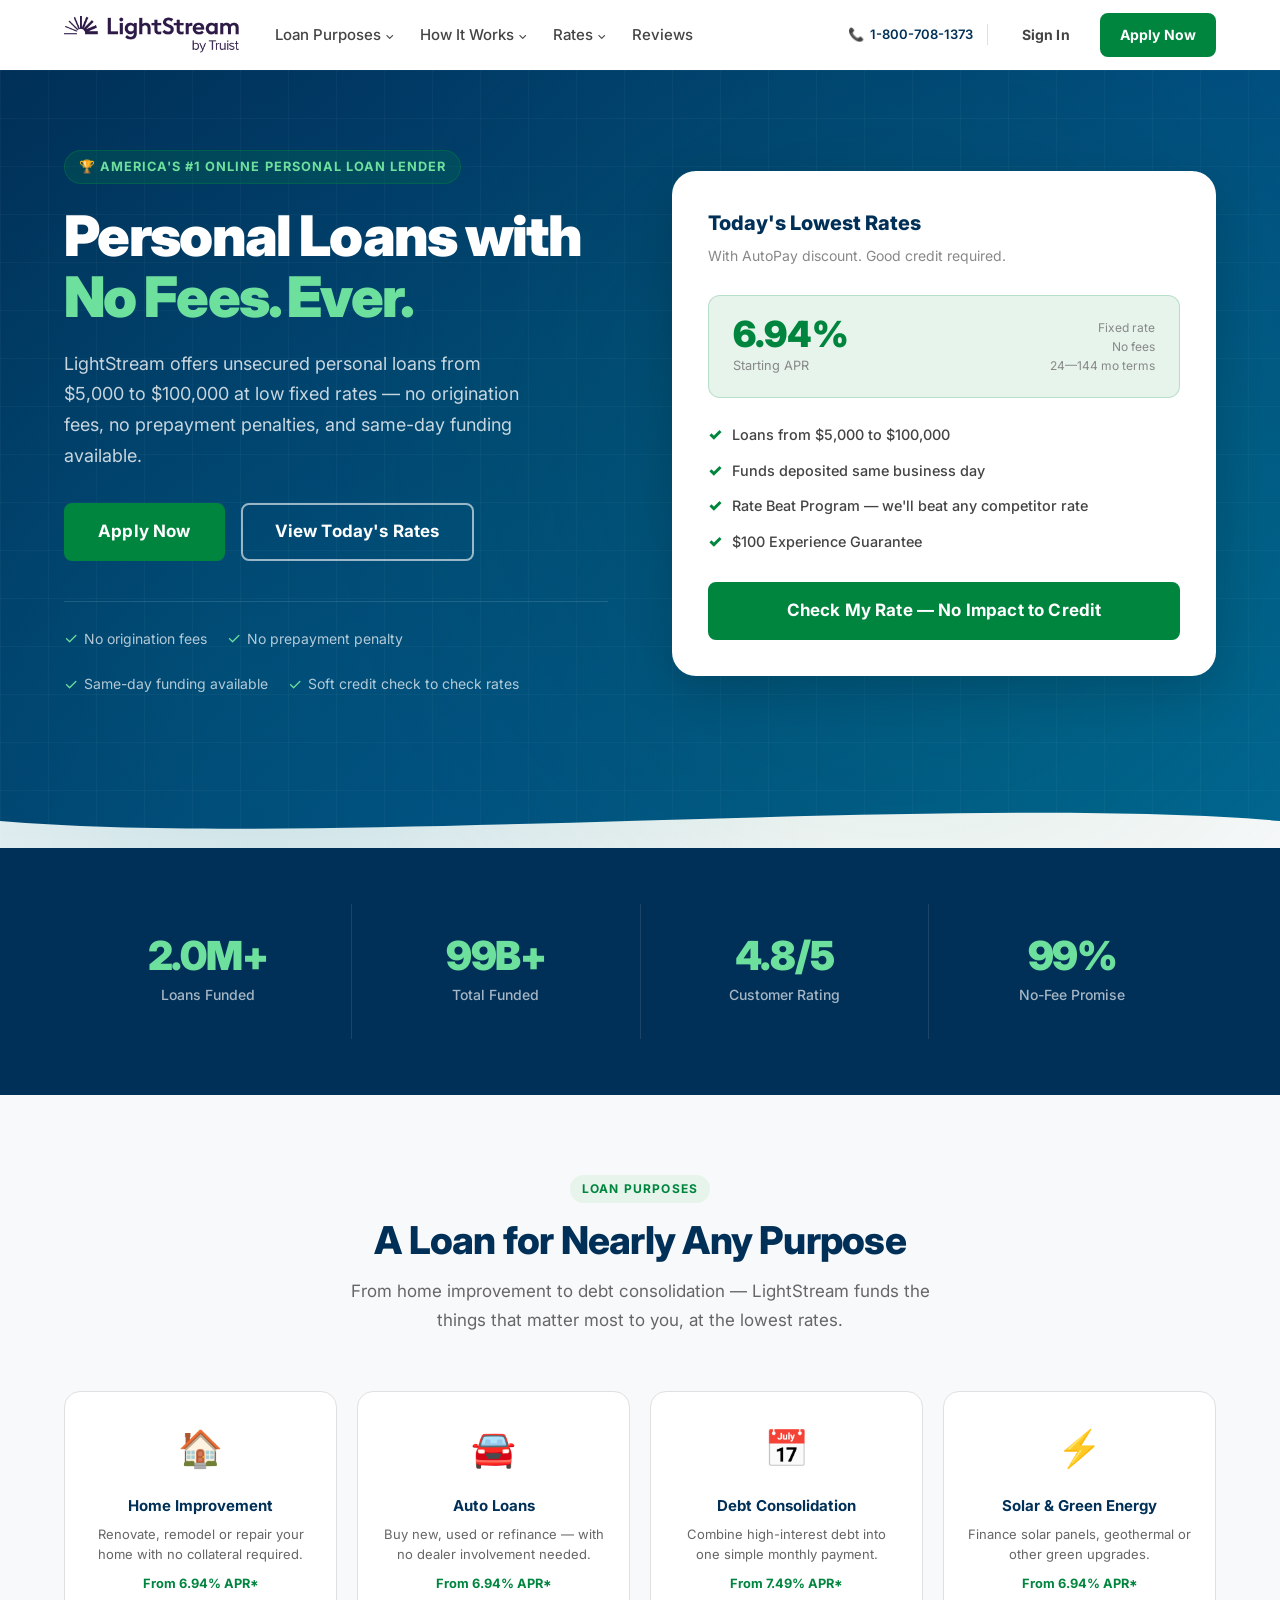
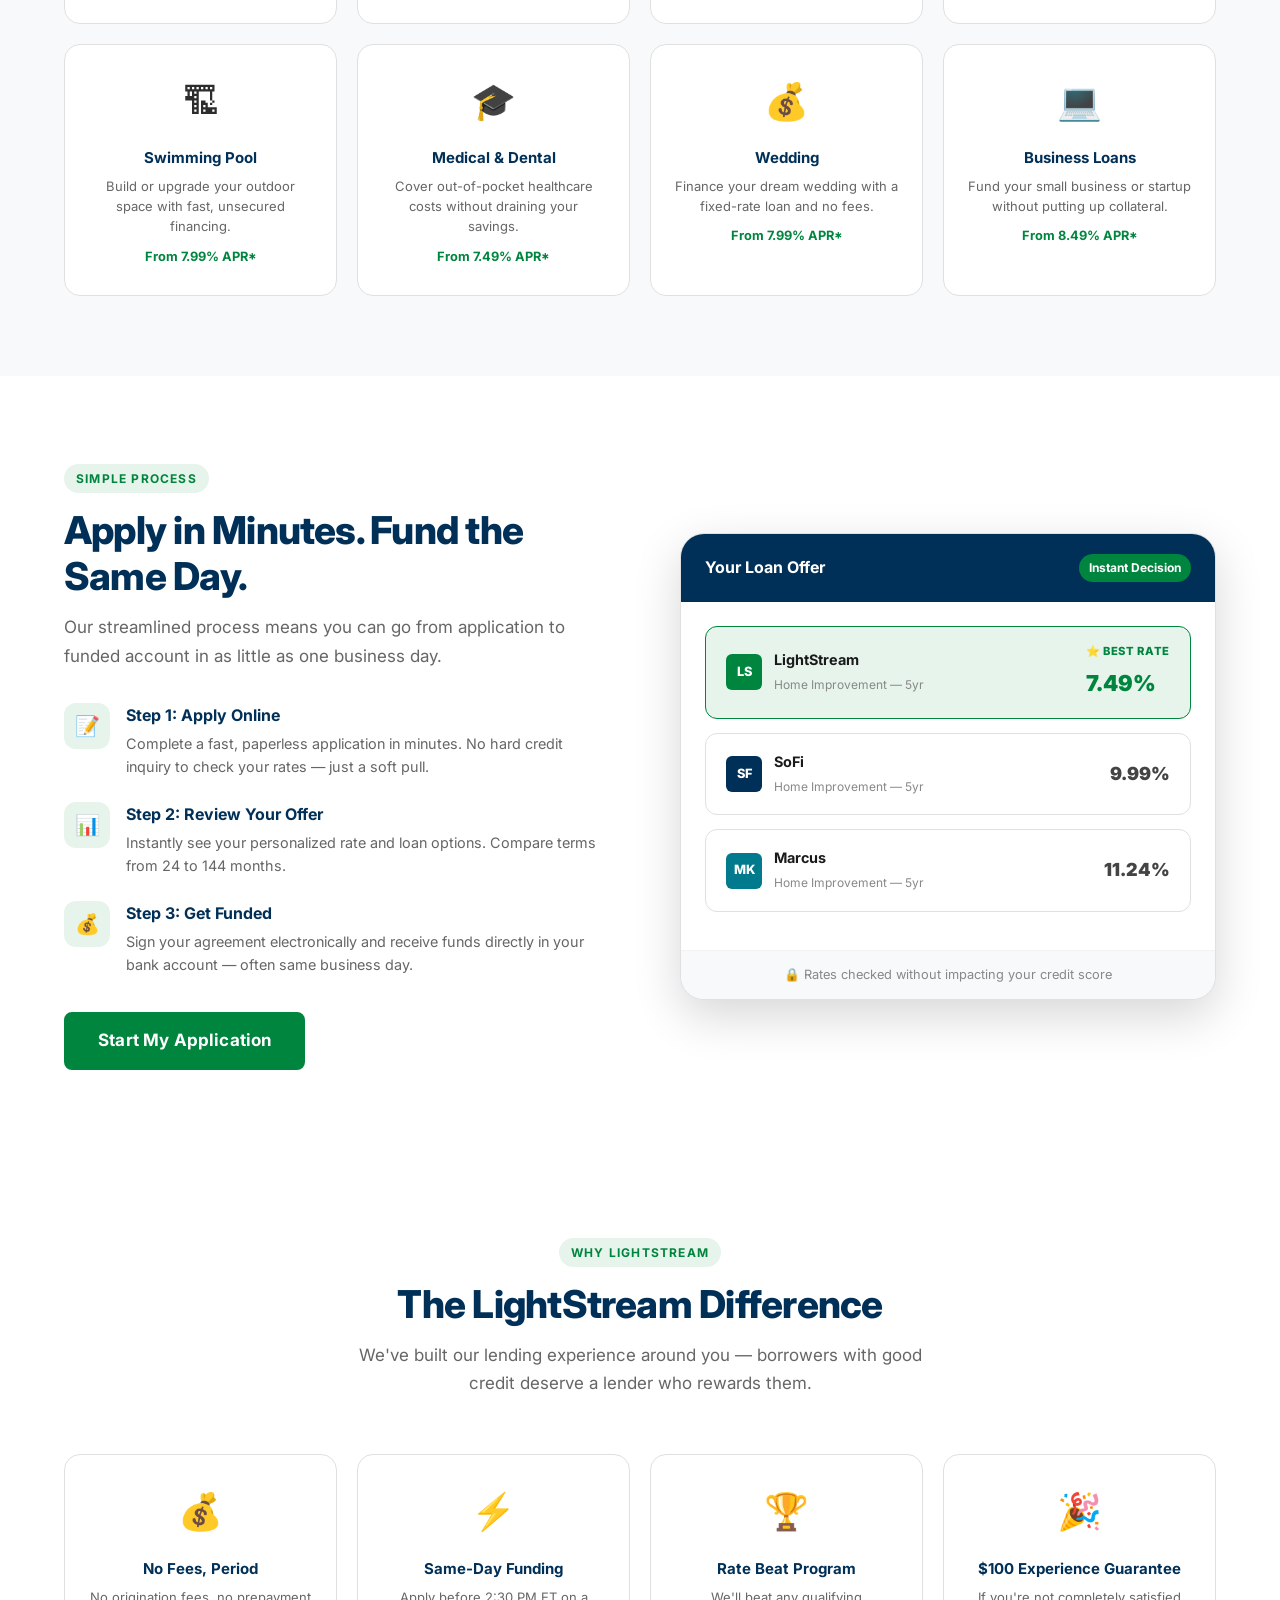
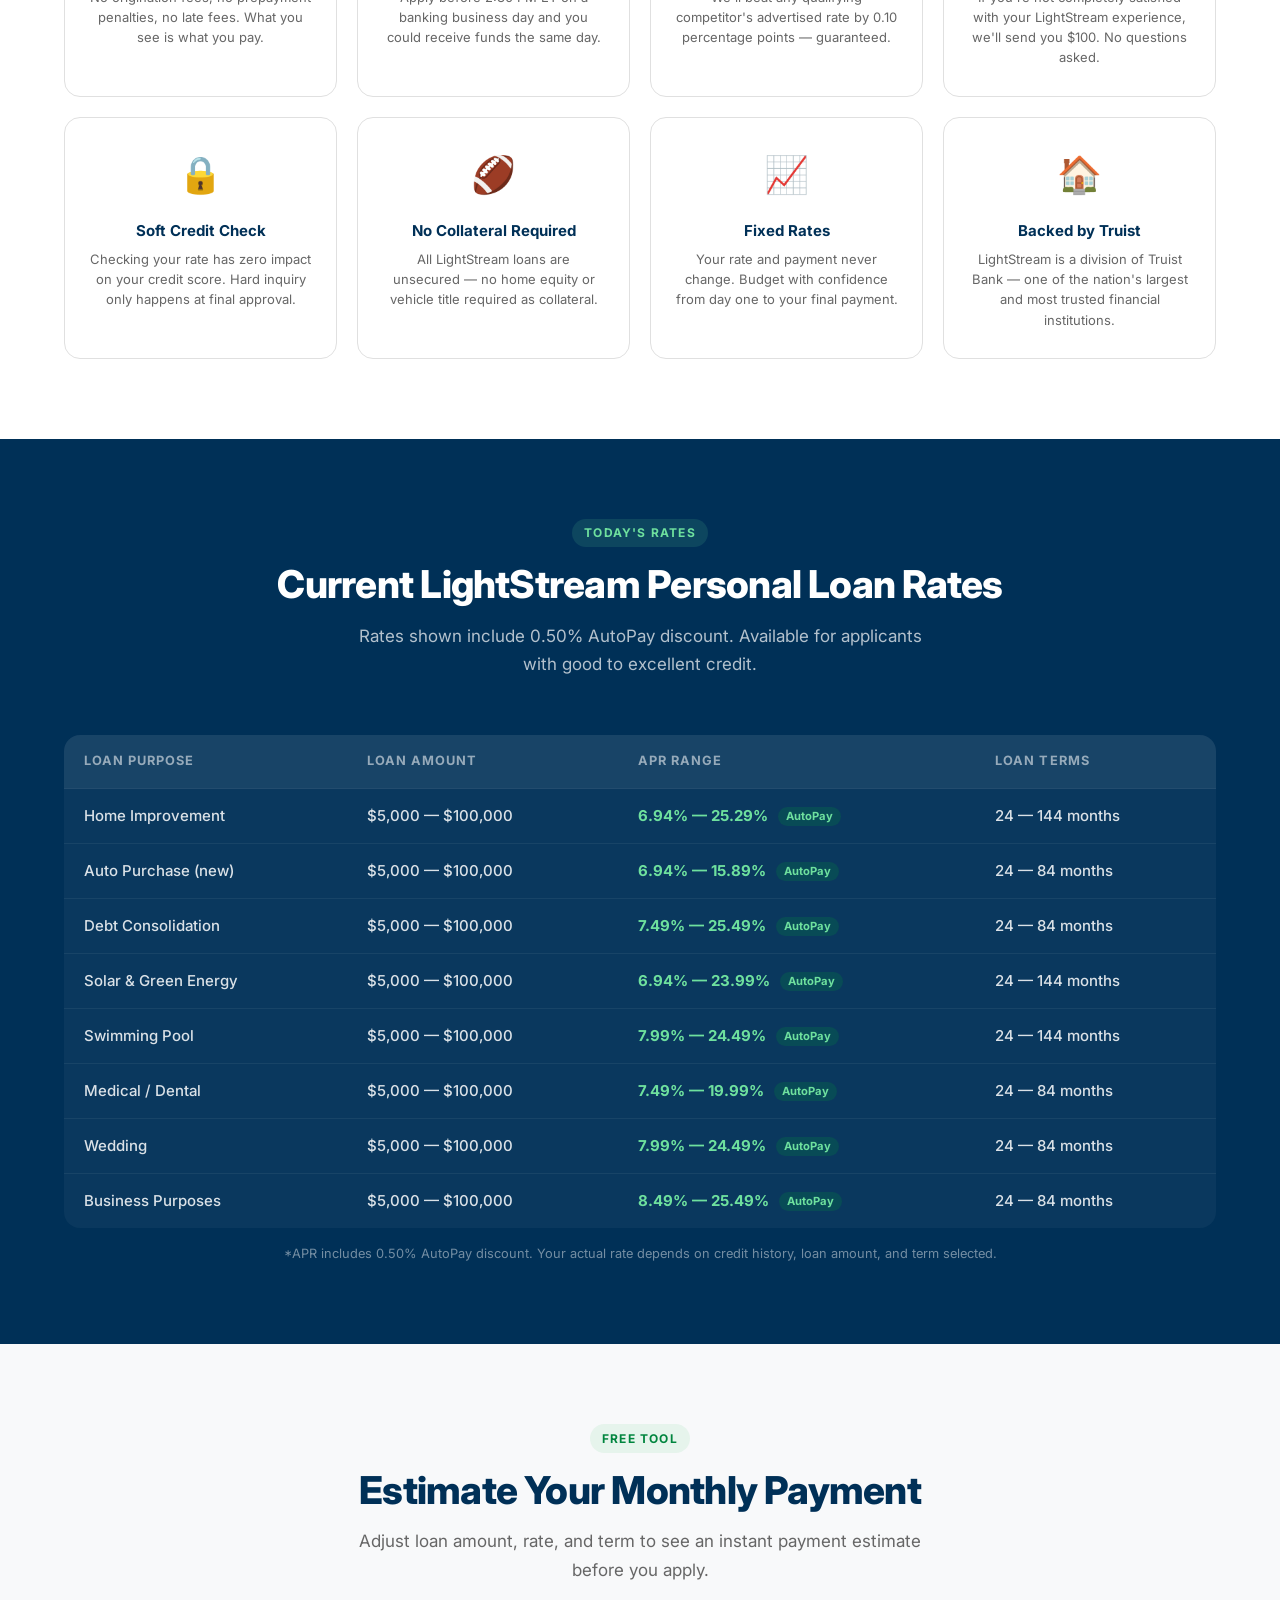
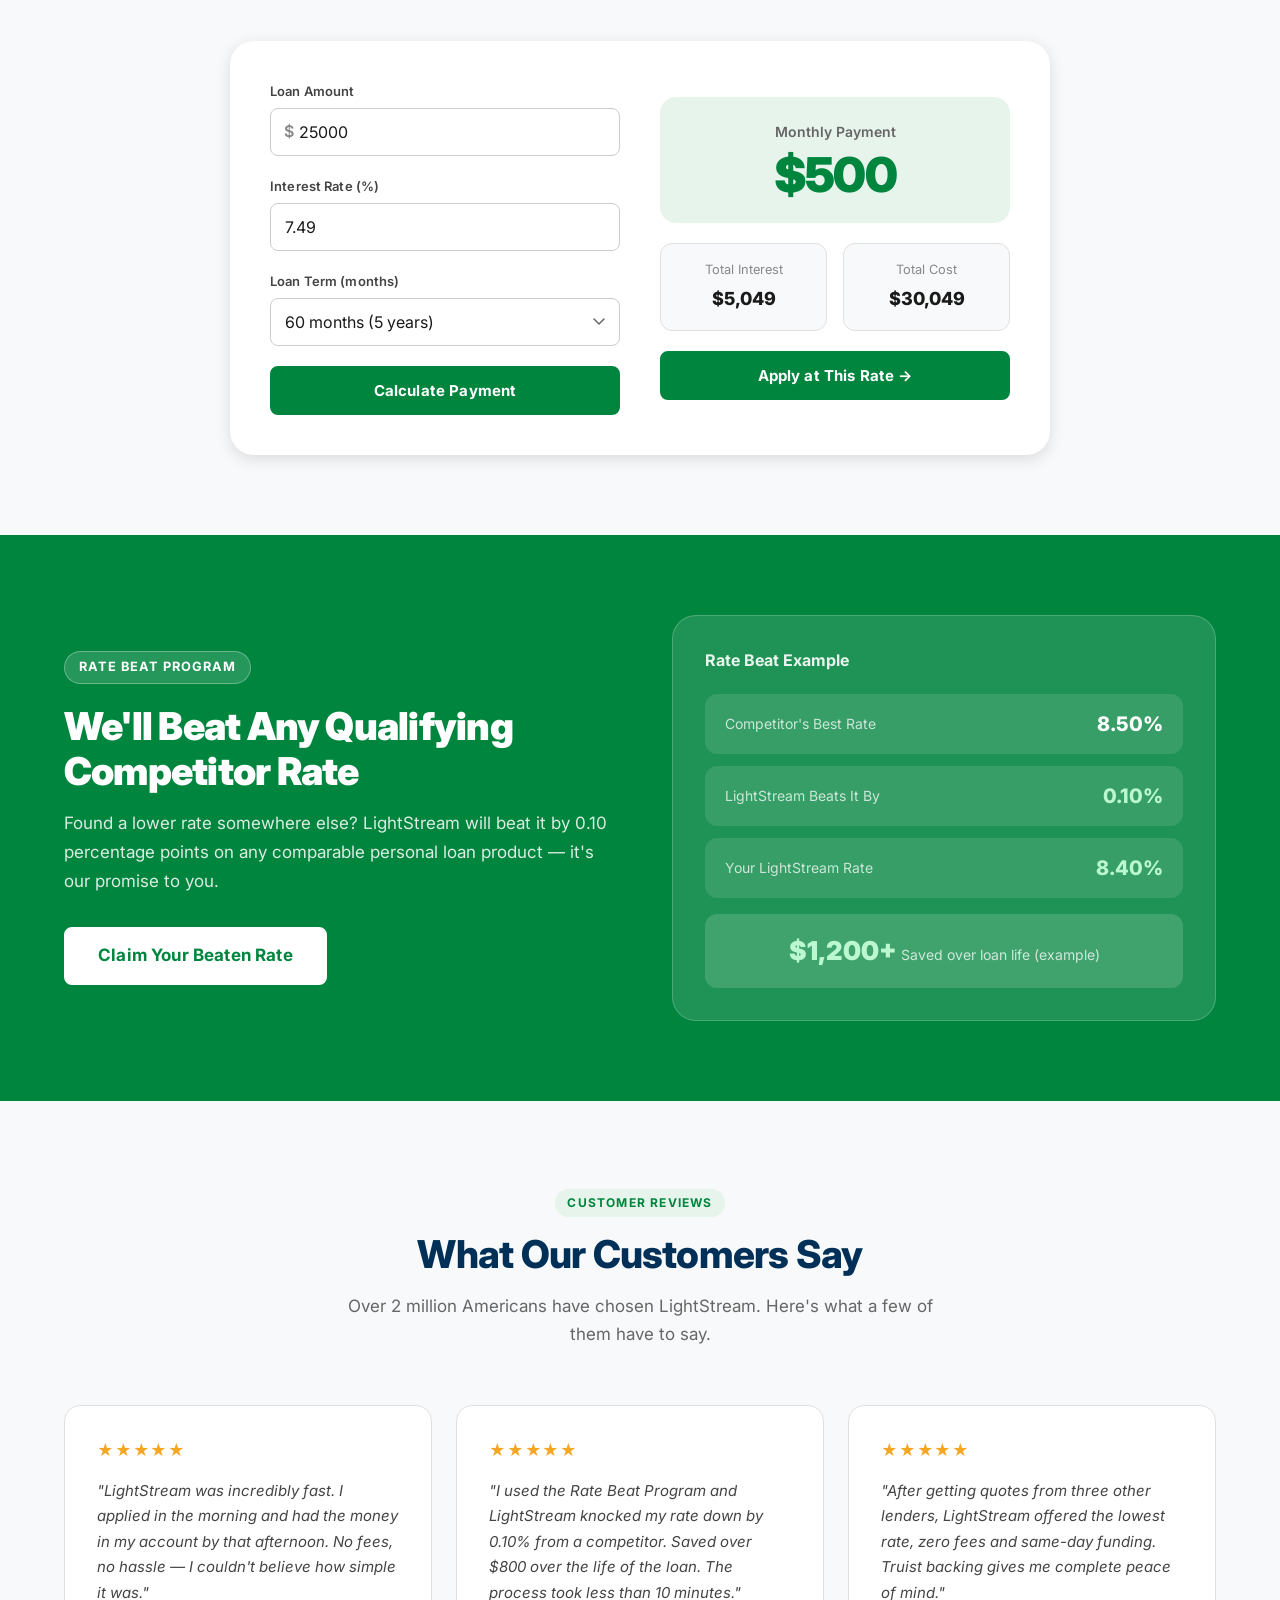
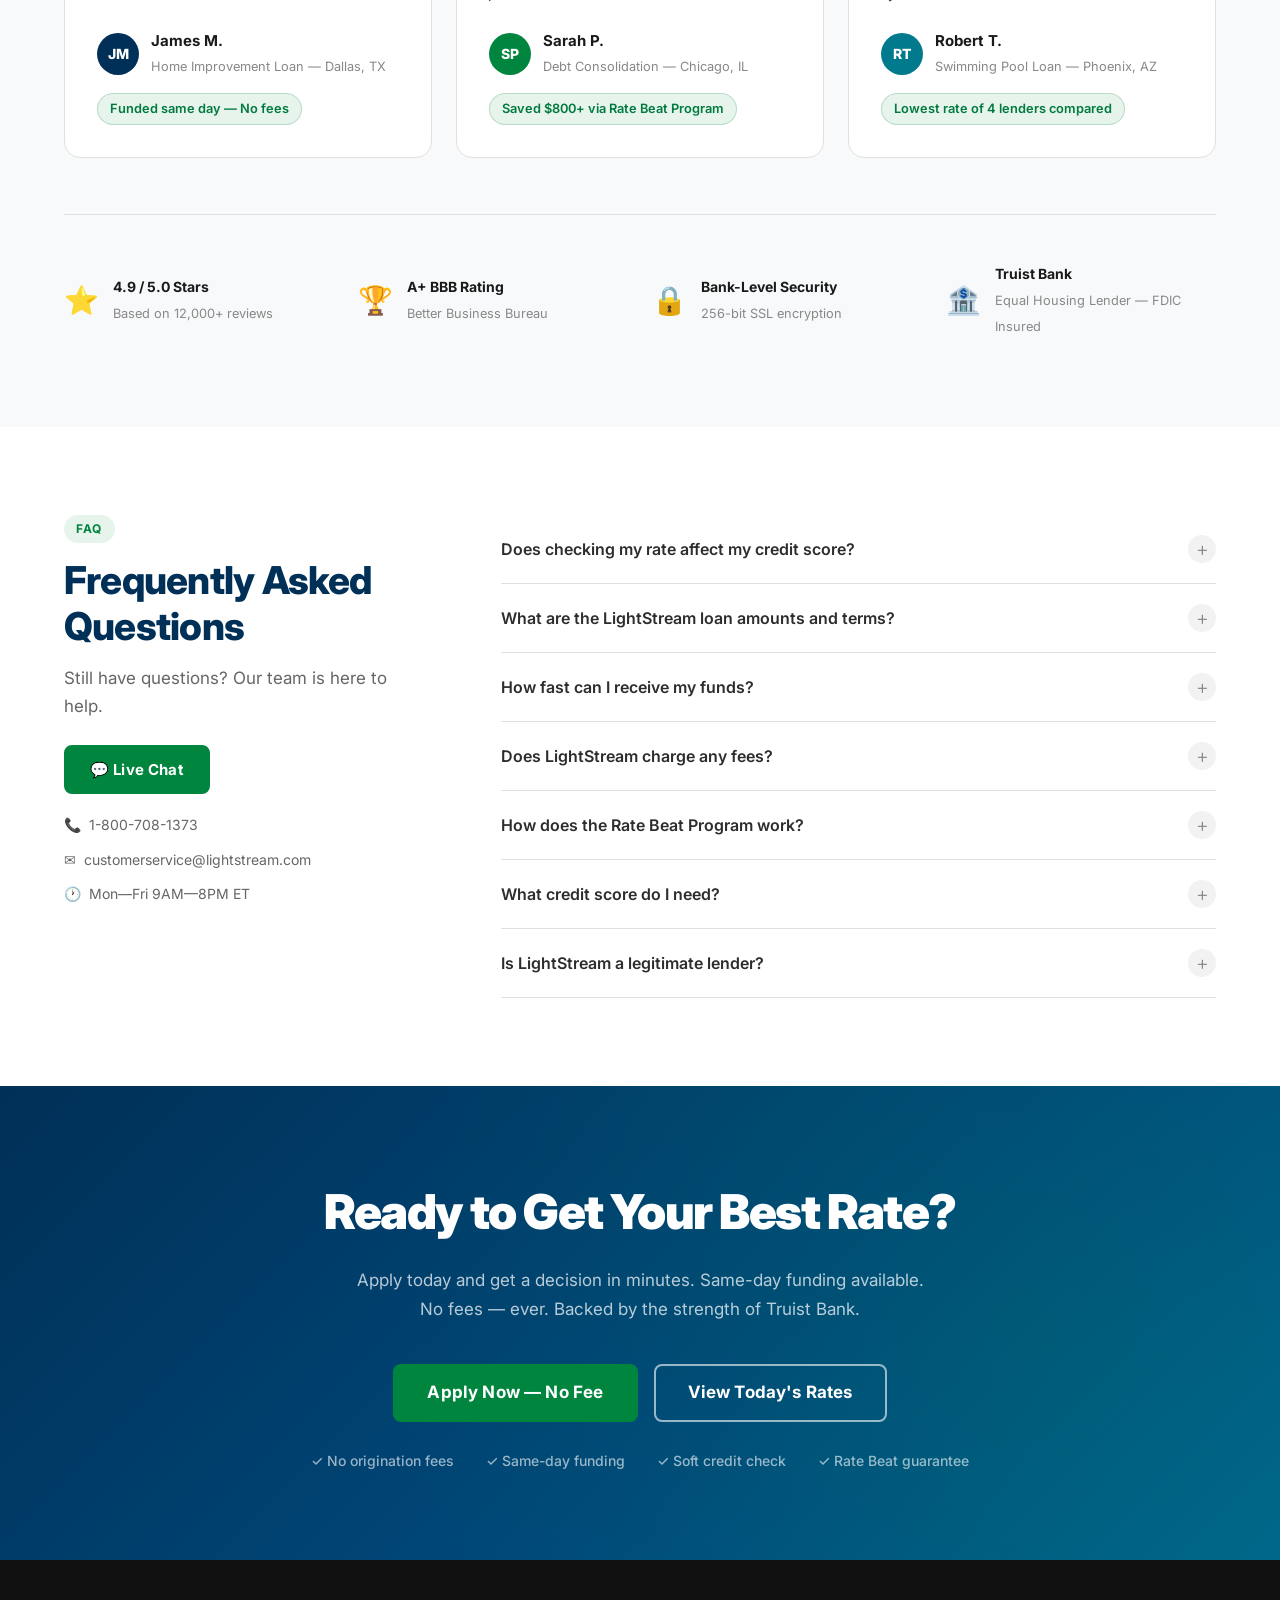
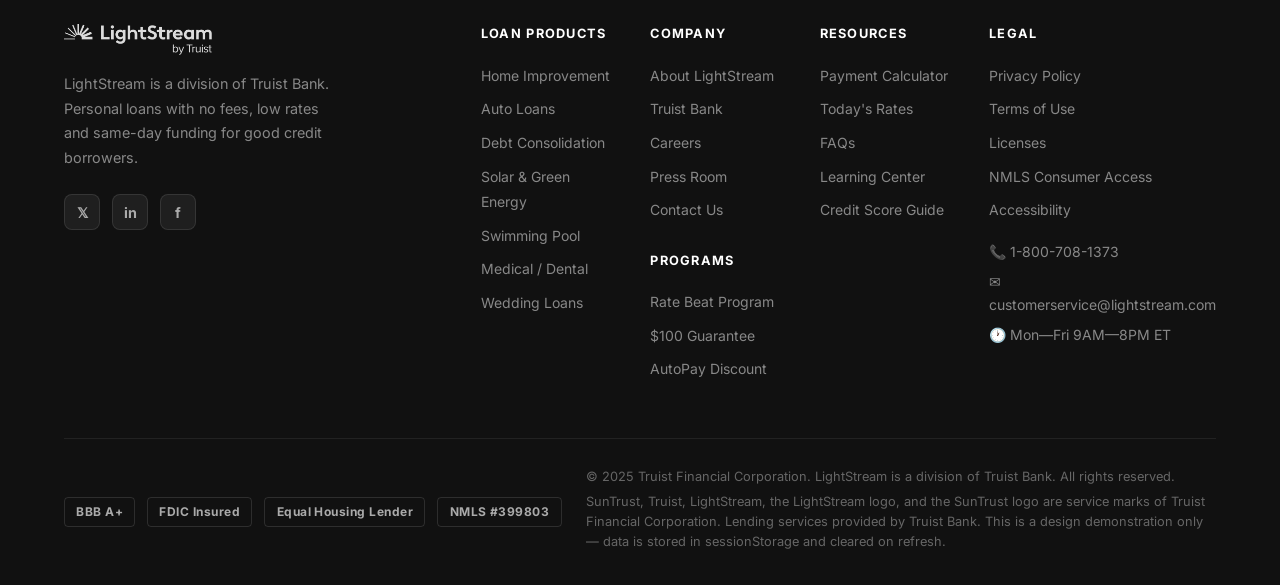
==== commit 337b5d34: "j" ====
--- a/index.html
+++ b/index.html
@@ -1,11 +1,13 @@
-<!DOCTYPE html>
+﻿<!DOCTYPE html>
 <html lang="en">
 <head>
   <meta charset="UTF-8" />
   <meta name="viewport" content="width=device-width, initial-scale=1.0" />
-  <title>LightStream � Personal Loans with No Fees</title>
+  <title>LightStream &mdash; Personal Loans with No Fees</title>
   <meta name="description" content="LightStream offers personal loans with no fees, low fixed rates and same-day funding for good credit borrowers." />
-  <link rel="icon" href="assets/lightstream-by-truist-logo.png" />
+  <link rel="icon" type="image/png" href="assets/icon.png" />
+  <link rel="shortcut icon" type="image/png" href="assets/icon.png" />
+  <link rel="apple-touch-icon" href="assets/icon.png" />
   <link rel="preconnect" href="https://fonts.googleapis.com" />
   <link rel="preconnect" href="https://fonts.gstatic.com" crossorigin />
   <link href="https://fonts.googleapis.com/css2?family=Inter:wght@300;400;500;600;700;800;900&display=swap" rel="stylesheet" />
@@ -18,7 +20,7 @@
   <div class="loader-inner">
     <div class="loader-logo"><img src="assets/lightstream-by-truist-logo.png" alt="LightStream" /></div>
     <div class="loader-track"><div class="loader-bar"></div></div>
-    <p class="loader-text">Loading great rates for you�</p>
+    <p class="loader-text">Loading great rates for you&mdash;</p>
   </div>
 </div>
 
@@ -101,7 +103,7 @@
             Personal Loans with<br/><span>No Fees. Ever.</span>
           </h1>
           <p class="hero-sub">
-            LightStream offers unsecured personal loans from $5,000 to $100,000 at low fixed rates �
+            LightStream offers unsecured personal loans from $5,000 to $100,000 at low fixed rates &mdash;
             no origination fees, no prepayment penalties, and same-day funding available.
           </p>
           <div class="hero-cta-row">
@@ -127,16 +129,16 @@
             <div class="rate-display-note">
               <div>Fixed rate</div>
               <div>No fees</div>
-              <div>24�144 mo terms</div>
+              <div>24&mdash;144 mo terms</div>
             </div>
           </div>
           <div class="hero-card-features">
             <div class="hcf-item"><span class="hcf-check">&#10003;</span> Loans from $5,000 to $100,000</div>
             <div class="hcf-item"><span class="hcf-check">&#10003;</span> Funds deposited same business day</div>
-            <div class="hcf-item"><span class="hcf-check">&#10003;</span> Rate Beat Program � we'll beat any competitor rate</div>
+            <div class="hcf-item"><span class="hcf-check">&#10003;</span> Rate Beat Program &mdash; we'll beat any competitor rate</div>
             <div class="hcf-item"><span class="hcf-check">&#10003;</span> $100 Experience Guarantee</div>
           </div>
-          <a href="apply.html" class="btn btn-green btn-full btn-lg">Check My Rate � No Impact to Credit</a>
+          <a href="apply.html" class="btn btn-green btn-full btn-lg">Check My Rate &mdash; No Impact to Credit</a>
         </div>
 
       </div>
@@ -178,7 +180,7 @@
       <div class="section-header" data-aos="fade-up">
         <span class="section-tag">Loan Purposes</span>
         <h2 class="section-title">A Loan for Nearly Any Purpose</h2>
-        <p class="section-desc">From home improvement to debt consolidation � LightStream funds the things that matter most to you, at the lowest rates.</p>
+        <p class="section-desc">From home improvement to debt consolidation &mdash; LightStream funds the things that matter most to you, at the lowest rates.</p>
       </div>
       <div class="purposes-grid">
         <a href="apply.html" class="purpose-card" data-aos="fade-up" data-aos-delay="0">
@@ -190,7 +192,7 @@
         <a href="apply.html" class="purpose-card" data-aos="fade-up" data-aos-delay="60">
           <span class="purpose-icon">&#128664;</span>
           <h3>Auto Loans</h3>
-          <p>Buy new, used or refinance � with no dealer involvement needed.</p>
+          <p>Buy new, used or refinance &mdash; with no dealer involvement needed.</p>
           <div class="purpose-rate">From 6.94% APR*</div>
         </a>
         <a href="apply.html" class="purpose-card" data-aos="fade-up" data-aos-delay="120">
@@ -247,7 +249,7 @@
               <div class="feature-icon-box">&#128221;</div>
               <div>
                 <h4>Step 1: Apply Online</h4>
-                <p>Complete a fast, paperless application in minutes. No hard credit inquiry to check your rates � just a soft pull.</p>
+                <p>Complete a fast, paperless application in minutes. No hard credit inquiry to check your rates &mdash; just a soft pull.</p>
               </div>
             </div>
             <div class="feature-row">
@@ -261,7 +263,7 @@
               <div class="feature-icon-box">&#128176;</div>
               <div>
                 <h4>Step 3: Get Funded</h4>
-                <p>Sign your agreement electronically and receive funds directly in your bank account � often same business day.</p>
+                <p>Sign your agreement electronically and receive funds directly in your bank account &mdash; often same business day.</p>
               </div>
             </div>
           </div>
@@ -280,7 +282,7 @@
                   <div class="wyc-av av-green">LS</div>
                   <div class="wyc-av-name">
                     <strong>LightStream</strong>
-                    <span>Home Improvement � 5yr</span>
+                    <span>Home Improvement &mdash; 5yr</span>
                   </div>
                 </div>
                 <div>
@@ -293,7 +295,7 @@
                   <div class="wyc-av av-navy">SF</div>
                   <div class="wyc-av-name">
                     <strong>SoFi</strong>
-                    <span>Home Improvement � 5yr</span>
+                    <span>Home Improvement &mdash; 5yr</span>
                   </div>
                 </div>
                 <div class="wyc-rate-val muted">9.99%</div>
@@ -303,7 +305,7 @@
                   <div class="wyc-av av-teal">MK</div>
                   <div class="wyc-av-name">
                     <strong>Marcus</strong>
-                    <span>Home Improvement � 5yr</span>
+                    <span>Home Improvement &mdash; 5yr</span>
                   </div>
                 </div>
                 <div class="wyc-rate-val muted">11.24%</div>
@@ -323,7 +325,7 @@
       <div class="section-header" data-aos="fade-up">
         <span class="section-tag">Why LightStream</span>
         <h2 class="section-title">The LightStream Difference</h2>
-        <p class="section-desc">We've built our lending experience around you � borrowers with good credit deserve a lender who rewards them.</p>
+        <p class="section-desc">We've built our lending experience around you &mdash; borrowers with good credit deserve a lender who rewards them.</p>
       </div>
       <div class="purposes-grid">
         <div class="purpose-card" data-aos="fade-up" data-aos-delay="0">
@@ -339,7 +341,7 @@
         <div class="purpose-card" data-aos="fade-up" data-aos-delay="120">
           <span class="purpose-icon">&#127942;</span>
           <h3>Rate Beat Program</h3>
-          <p>We'll beat any qualifying competitor's advertised rate by 0.10 percentage points � guaranteed.</p>
+          <p>We'll beat any qualifying competitor's advertised rate by 0.10 percentage points &mdash; guaranteed.</p>
         </div>
         <div class="purpose-card" data-aos="fade-up" data-aos-delay="180">
           <span class="purpose-icon">&#127881;</span>
@@ -354,7 +356,7 @@
         <div class="purpose-card" data-aos="fade-up" data-aos-delay="300">
           <span class="purpose-icon">&#127944;</span>
           <h3>No Collateral Required</h3>
-          <p>All LightStream loans are unsecured � no home equity or vehicle title required as collateral.</p>
+          <p>All LightStream loans are unsecured &mdash; no home equity or vehicle title required as collateral.</p>
         </div>
         <div class="purpose-card" data-aos="fade-up" data-aos-delay="360">
           <span class="purpose-icon">&#128200;</span>
@@ -364,7 +366,7 @@
         <div class="purpose-card" data-aos="fade-up" data-aos-delay="420">
           <span class="purpose-icon">&#127968;</span>
           <h3>Backed by Truist</h3>
-          <p>LightStream is a division of Truist Bank � one of the nation's largest and most trusted financial institutions.</p>
+          <p>LightStream is a division of Truist Bank &mdash; one of the nation's largest and most trusted financial institutions.</p>
         </div>
       </div>
     </div>
@@ -378,7 +380,7 @@
         <h2 class="section-title">Current LightStream Personal Loan Rates</h2>
         <p class="section-desc">Rates shown include 0.50% AutoPay discount. Available for applicants with good to excellent credit.</p>
       </div>
-      <table class="rates-table">
+      <div class="rates-table-wrap"><table class="rates-table">
         <thead>
           <tr>
             <th>Loan Purpose</th>
@@ -390,54 +392,54 @@
         <tbody>
           <tr>
             <td>Home Improvement</td>
-            <td>$5,000 � $100,000</td>
-            <td class="rate-cell">6.94% � 25.29% <span class="badge-ap">AutoPay</span></td>
-            <td>24 � 144 months</td>
+            <td>$5,000 &mdash; $100,000</td>
+            <td class="rate-cell">6.94% &mdash; 25.29% <span class="badge-ap">AutoPay</span></td>
+            <td>24 &mdash; 144 months</td>
           </tr>
           <tr>
             <td>Auto Purchase (new)</td>
-            <td>$5,000 � $100,000</td>
-            <td class="rate-cell">6.94% � 15.89% <span class="badge-ap">AutoPay</span></td>
-            <td>24 � 84 months</td>
+            <td>$5,000 &mdash; $100,000</td>
+            <td class="rate-cell">6.94% &mdash; 15.89% <span class="badge-ap">AutoPay</span></td>
+            <td>24 &mdash; 84 months</td>
           </tr>
           <tr>
             <td>Debt Consolidation</td>
-            <td>$5,000 � $100,000</td>
-            <td class="rate-cell">7.49% � 25.49% <span class="badge-ap">AutoPay</span></td>
-            <td>24 � 84 months</td>
+            <td>$5,000 &mdash; $100,000</td>
+            <td class="rate-cell">7.49% &mdash; 25.49% <span class="badge-ap">AutoPay</span></td>
+            <td>24 &mdash; 84 months</td>
           </tr>
           <tr>
             <td>Solar &amp; Green Energy</td>
-            <td>$5,000 � $100,000</td>
-            <td class="rate-cell">6.94% � 23.99% <span class="badge-ap">AutoPay</span></td>
-            <td>24 � 144 months</td>
+            <td>$5,000 &mdash; $100,000</td>
+            <td class="rate-cell">6.94% &mdash; 23.99% <span class="badge-ap">AutoPay</span></td>
+            <td>24 &mdash; 144 months</td>
           </tr>
           <tr>
             <td>Swimming Pool</td>
-            <td>$5,000 � $100,000</td>
-            <td class="rate-cell">7.99% � 24.49% <span class="badge-ap">AutoPay</span></td>
-            <td>24 � 144 months</td>
+            <td>$5,000 &mdash; $100,000</td>
+            <td class="rate-cell">7.99% &mdash; 24.49% <span class="badge-ap">AutoPay</span></td>
+            <td>24 &mdash; 144 months</td>
           </tr>
           <tr>
             <td>Medical / Dental</td>
-            <td>$5,000 � $100,000</td>
-            <td class="rate-cell">7.49% � 19.99% <span class="badge-ap">AutoPay</span></td>
-            <td>24 � 84 months</td>
+            <td>$5,000 &mdash; $100,000</td>
+            <td class="rate-cell">7.49% &mdash; 19.99% <span class="badge-ap">AutoPay</span></td>
+            <td>24 &mdash; 84 months</td>
           </tr>
           <tr>
             <td>Wedding</td>
-            <td>$5,000 � $100,000</td>
-            <td class="rate-cell">7.99% � 24.49% <span class="badge-ap">AutoPay</span></td>
-            <td>24 � 84 months</td>
+            <td>$5,000 &mdash; $100,000</td>
+            <td class="rate-cell">7.99% &mdash; 24.49% <span class="badge-ap">AutoPay</span></td>
+            <td>24 &mdash; 84 months</td>
           </tr>
           <tr>
             <td>Business Purposes</td>
-            <td>$5,000 � $100,000</td>
-            <td class="rate-cell">8.49% � 25.49% <span class="badge-ap">AutoPay</span></td>
-            <td>24 � 84 months</td>
+            <td>$5,000 &mdash; $100,000</td>
+            <td class="rate-cell">8.49% &mdash; 25.49% <span class="badge-ap">AutoPay</span></td>
+            <td>24 &mdash; 84 months</td>
           </tr>
         </tbody>
-      </table>
+      </table></div>
       <p style="color:rgba(255,255,255,.45);font-size:.8rem;margin-top:1rem;text-align:center;">*APR includes 0.50% AutoPay discount. Your actual rate depends on credit history, loan amount, and term selected.</p>
     </div>
   </section>
@@ -450,7 +452,7 @@
         <h2 class="section-title">Estimate Your Monthly Payment</h2>
         <p class="section-desc">Adjust loan amount, rate, and term to see an instant payment estimate before you apply.</p>
       </div>
-      <div style="display:grid;grid-template-columns:1fr 1fr;gap:2.5rem;max-width:820px;margin:0 auto;background:var(--white);border-radius:1.5rem;padding:2.5rem;box-shadow:0 4px 16px rgba(0,0,0,.12);" data-aos="fade-up">
+      <div class="calc-grid" data-aos="fade-up">
         <div>
           <div class="form-group">
             <label class="form-label">Loan Amount</label>
@@ -473,10 +475,9 @@
           </div>
           <button class="btn btn-green btn-full" id="calcBtn">Calculate Payment</button>
         </div>
-        <div style="display:flex;align-items:center;">
+        <div class="calc-results">
           <div style="width:100%;">
-            <div style="text-align:center;padding:1.5rem;background:var(--ls-green-light);border-radius:1rem;margin-bottom:1.25rem;">
-              <div style="font-size:.875rem;font-weight:600;color:var(--gray-600);margin-bottom:.5rem;">Monthly Payment</div>
+            <div style="text-align:center;padding:1.5rem;background:var(--ls-green-light);border-radius:1rem;margin-bottom:1.25rem;">              <div style="font-size:.875rem;font-weight:600;color:var(--gray-600);margin-bottom:.5rem;">Monthly Payment</div>
               <div id="calcMonthly" style="font-size:3rem;font-weight:900;color:var(--ls-green);letter-spacing:-.04em;line-height:1;">$494</div>
             </div>
             <div style="display:grid;grid-template-columns:1fr 1fr;gap:1rem;margin-bottom:1.25rem;">
@@ -503,7 +504,7 @@
         <div class="ratebeat-content" data-aos="fade-right">
           <div class="ratebeat-tag">Rate Beat Program</div>
           <h2>We'll Beat Any Qualifying Competitor Rate</h2>
-          <p>Found a lower rate somewhere else? LightStream will beat it by 0.10 percentage points on any comparable personal loan product � it's our promise to you.</p>
+          <p>Found a lower rate somewhere else? LightStream will beat it by 0.10 percentage points on any comparable personal loan product &mdash; it's our promise to you.</p>
           <a href="apply.html" class="btn btn-white btn-lg">Claim Your Beaten Rate</a>
         </div>
         <div class="ratebeat-visual" data-aos="fade-left">
@@ -542,15 +543,15 @@
       <div class="reviews-grid">
         <div class="review-card" data-aos="fade-up" data-aos-delay="0">
           <div class="review-stars">&#9733;&#9733;&#9733;&#9733;&#9733;</div>
-          <p class="review-text">"LightStream was incredibly fast. I applied in the morning and had the money in my account by that afternoon. No fees, no hassle � I couldn't believe how simple it was."</p>
+          <p class="review-text">"LightStream was incredibly fast. I applied in the morning and had the money in my account by that afternoon. No fees, no hassle &mdash; I couldn't believe how simple it was."</p>
           <div class="review-author">
             <div class="review-av" style="background:#003057;">JM</div>
             <div>
               <strong>James M.</strong>
-              <span>Home Improvement Loan � Dallas, TX</span>
-            </div>
-          </div>
-          <div class="review-savings">Funded same day � No fees</div>
+              <span>Home Improvement Loan &mdash; Dallas, TX</span>
+            </div>
+          </div>
+          <div class="review-savings">Funded same day &mdash; No fees</div>
         </div>
         <div class="review-card" data-aos="fade-up" data-aos-delay="120">
           <div class="review-stars">&#9733;&#9733;&#9733;&#9733;&#9733;</div>
@@ -559,7 +560,7 @@
             <div class="review-av" style="background:#00853e;">SP</div>
             <div>
               <strong>Sarah P.</strong>
-              <span>Debt Consolidation � Chicago, IL</span>
+              <span>Debt Consolidation &mdash; Chicago, IL</span>
             </div>
           </div>
           <div class="review-savings">Saved $800+ via Rate Beat Program</div>
@@ -571,7 +572,7 @@
             <div class="review-av" style="background:#007a8c;">RT</div>
             <div>
               <strong>Robert T.</strong>
-              <span>Swimming Pool Loan � Phoenix, AZ</span>
+              <span>Swimming Pool Loan &mdash; Phoenix, AZ</span>
             </div>
           </div>
           <div class="review-savings">Lowest rate of 4 lenders compared</div>
@@ -592,7 +593,7 @@
         </div>
         <div class="tr-item" data-aos="fade-up" data-aos-delay="240">
           <div class="tr-icon">&#127974;</div>
-          <div><strong>Truist Bank</strong><span>Equal Housing Lender � FDIC Insured</span></div>
+          <div><strong>Truist Bank</strong><span>Equal Housing Lender &mdash; FDIC Insured</span></div>
         </div>
       </div>
     </div>
@@ -610,13 +611,13 @@
           <div class="faq-contact">
             <a href="tel:18007081373"><span>&#128222;</span> 1-800-708-1373</a>
             <a href="mailto:customerservice@lightstream.com"><span>&#9993;</span> customerservice@lightstream.com</a>
-            <a href="#"><span>&#128336;</span> Mon�Fri 9AM�8PM ET</a>
+            <a href="#"><span>&#128336;</span> Mon&mdash;Fri 9AM&mdash;8PM ET</a>
           </div>
         </div>
         <div class="faq-list" data-aos="fade-left">
           <div class="faq-item">
             <button class="faq-q">Does checking my rate affect my credit score? <span class="faq-q-icon">+</span></button>
-            <div class="faq-a"><p>No. LightStream uses a soft credit inquiry to show you pre-qualified rates � this has zero impact on your credit score. A hard inquiry only occurs when you formally submit a final loan application.</p></div>
+            <div class="faq-a"><p>No. LightStream uses a soft credit inquiry to show you pre-qualified rates &mdash; this has zero impact on your credit score. A hard inquiry only occurs when you formally submit a final loan application.</p></div>
           </div>
           <div class="faq-item">
             <button class="faq-q">What are the LightStream loan amounts and terms? <span class="faq-q-icon">+</span></button>
@@ -628,7 +629,7 @@
           </div>
           <div class="faq-item">
             <button class="faq-q">Does LightStream charge any fees? <span class="faq-q-icon">+</span></button>
-            <div class="faq-a"><p>No � LightStream charges absolutely no origination fees, no prepayment penalties, no late fees, and no closing costs. The rate you're offered is the full cost of your loan.</p></div>
+            <div class="faq-a"><p>No &mdash; LightStream charges absolutely no origination fees, no prepayment penalties, no late fees, and no closing costs. The rate you're offered is the full cost of your loan.</p></div>
           </div>
           <div class="faq-item">
             <button class="faq-q">How does the Rate Beat Program work? <span class="faq-q-icon">+</span></button>
@@ -653,9 +654,9 @@
     <div class="container">
       <div class="cta-bottom-inner" data-aos="fade-up">
         <h2>Ready to Get Your Best Rate?</h2>
-        <p>Apply today and get a decision in minutes. Same-day funding available. No fees � ever. Backed by the strength of Truist Bank.</p>
+        <p>Apply today and get a decision in minutes. Same-day funding available. No fees &mdash; ever. Backed by the strength of Truist Bank.</p>
         <div class="cta-bottom-actions">
-          <a href="apply.html" class="btn btn-green btn-lg">Apply Now � No Fee</a>
+          <a href="apply.html" class="btn btn-green btn-lg">Apply Now &mdash; No Fee</a>
           <a href="#rates" class="btn btn-outline-white btn-lg" data-goto="rates">View Today's Rates</a>
         </div>
         <div class="cta-bottom-trust">
@@ -734,7 +735,7 @@
           <div class="footer-contact">
             <p>&#128222; 1-800-708-1373</p>
             <p>&#9993; customerservice@lightstream.com</p>
-            <p>&#128336; Mon�Fri 9AM�8PM ET</p>
+            <p>&#128336; Mon&mdash;Fri 9AM&mdash;8PM ET</p>
           </div>
         </div>
       </div>
@@ -748,7 +749,7 @@
       </div>
       <div class="footer-legal">
         <p>&copy; 2025 Truist Financial Corporation. LightStream is a division of Truist Bank. All rights reserved.</p>
-        <p>SunTrust, Truist, LightStream, the LightStream logo, and the SunTrust logo are service marks of Truist Financial Corporation. Lending services provided by Truist Bank. This is a design demonstration only � data is stored in sessionStorage and cleared on refresh.</p>
+        <p>SunTrust, Truist, LightStream, the LightStream logo, and the SunTrust logo are service marks of Truist Financial Corporation. Lending services provided by Truist Bank. This is a design demonstration only &mdash; data is stored in sessionStorage and cleared on refresh.</p>
       </div>
     </div>
   </div>
--- a/styles.css
+++ b/styles.css
@@ -1,5 +1,5 @@
-/* ============================================================
-   LIGHTSTREAM � COMPLETE STYLESHEET
+﻿/* ============================================================
+   LIGHTSTREAM - COMPLETE STYLESHEET
    ============================================================ */
 :root {
   --ls-green:#00853e; --ls-green-dark:#006630; --ls-green-light:#e6f4ec; --ls-green-mid:#009947;
@@ -316,6 +316,20 @@
 .pwd-strength-bar::after{content:'';position:absolute;left:0;top:0;bottom:0;border-radius:var(--r-full);transition:width var(--t),background var(--t);width:var(--sw,0%);background:var(--sc,var(--error))}
 .pwd-strength-label{font-size:.75rem;font-weight:600;color:var(--gray-500);white-space:nowrap}
 
+/* Touch & accessibility improvements */
+.btn, .faq-q, .purpose-opt, .term-opt, .nav-link, .hamburger, .purpose-card, .dd-item {
+  -webkit-tap-highlight-color: transparent;
+  touch-action: manipulation;
+}
+.btn{min-height:44px}
+.faq-q{min-height:48px}
+.form-control{min-height:48px;font-size:16px !important} /* prevent iOS zoom */
+select.form-control{font-size:16px !important}
+
+/* CALCULATOR */
+.calc-grid{display:grid;grid-template-columns:1fr 1fr;gap:2.5rem;max-width:820px;margin:0 auto;background:var(--white);border-radius:1.5rem;padding:2.5rem;box-shadow:0 4px 16px rgba(0,0,0,.12)}
+.calc-results{display:flex;align-items:center;width:100%}
+
 /* SCROLL ANIMATIONS */
 [data-aos]{opacity:0;transition:opacity .6s ease,transform .6s ease}
 [data-aos="fade-up"]{transform:translateY(30px)}
@@ -324,12 +338,12 @@
 [data-aos].aos-in{opacity:1;transform:translate(0,0)}
 
 /* ============================================================
-   APPLY PAGE � Multi-Step Wizard
+   APPLY PAGE - Multi-Step Wizard
    ============================================================ */
 .apply-page{min-height:100vh;background:var(--gray-50);display:flex;flex-direction:column}
 .apply-header{background:var(--white);border-bottom:1px solid var(--gray-200);padding:1rem 0;position:sticky;top:0;z-index:100}
-.apply-header-inner{display:flex;align-items:center;justify-content:space-between}
-.apply-header-logo img{height:34px}
+.apply-header-inner{display:flex;align-items:center;justify-content:space-between;gap:.75rem}
+.apply-header-logo img{height:34px;max-width:160px;object-fit:contain}
 .apply-header-secure{display:flex;align-items:center;gap:.5rem;font-size:.875rem;color:var(--gray-600);font-weight:500}
 .apply-header-secure span{font-size:1rem;color:var(--ls-green)}
 
@@ -432,7 +446,217 @@
 .wiz-results-disclaimer{font-size:.8rem;color:var(--gray-500);text-align:center;line-height:1.6}
 .wiz-offer-actions{margin-top:.875rem;display:flex;gap:.625rem}
 
-/* RESPONSIVE */
-@media(max-width:1050px){.purposes-grid{grid-template-columns:repeat(3,1fr)}.why-grid{gap:3rem}.ratebeat-inner{gap:3rem}.footer-cols{grid-template-columns:repeat(2,1fr)}.footer-top{grid-template-columns:1fr 2fr;gap:2.5rem}}
-@media(max-width:860px){.nav-menu{display:none;position:absolute;top:100%;left:0;right:0;background:var(--white);border-bottom:1px solid var(--gray-200);padding:1rem 1.5rem 1.5rem;box-shadow:var(--shadow-lg)}.nav-menu.open{display:block}.nav-list{flex-direction:column;align-items:flex-start;gap:.25rem}.nav-item{width:100%}.nav-link{width:100%}.dropdown{position:static;opacity:1;visibility:visible;transform:none;box-shadow:none;border:none;background:var(--gray-50);margin-top:.25rem;border-radius:var(--r-md);padding:.5rem;display:none}.has-dropdown.dd-open .dropdown{display:block}.hamburger{display:flex}.nav-phone{display:none}.hero-inner{grid-template-columns:1fr;gap:2.5rem;padding:3.5rem 0 4rem}.stats-grid{grid-template-columns:repeat(2,1fr)}.purposes-grid{grid-template-columns:repeat(2,1fr)}.why-grid{grid-template-columns:1fr;gap:2.5rem}.ratebeat-inner{grid-template-columns:1fr}.reviews-grid{grid-template-columns:1fr 1fr}.trust-ribbon{grid-template-columns:repeat(2,1fr)}.faq-layout{grid-template-columns:1fr;gap:2.5rem}.faq-sidebar{position:static}.footer-top{grid-template-columns:1fr}.footer-cols{grid-template-columns:repeat(2,1fr)}.wiz-step-label{display:none}}
-@media(max-width:580px){.purposes-grid{grid-template-columns:repeat(2,1fr)}.reviews-grid{grid-template-columns:1fr}.trust-ribbon{grid-template-columns:1fr}.cta-bottom-actions{flex-direction:column}.footer-cols{grid-template-columns:1fr}.footer-bottom{flex-direction:column;align-items:flex-start}.form-row{grid-template-columns:1fr}.purpose-grid-wiz{grid-template-columns:repeat(2,1fr)}.wiz-review-grid{grid-template-columns:1fr}.wiz-offer-rates{gap:1rem}.wiz-panel{padding:1.5rem}.wizard-body{padding:1.5rem 1rem 4rem}}
+/* ============================================================
+   RESPONSIVE - MOBILE FIRST
+   ============================================================ */
+
+/* Tablet 1050px */
+@media(max-width:1050px){
+  .purposes-grid{grid-template-columns:repeat(3,1fr)}
+  .why-grid{gap:3rem}
+  .ratebeat-inner{gap:3rem}
+  .footer-cols{grid-template-columns:repeat(2,1fr);gap:1.5rem}
+  .footer-top{grid-template-columns:1fr 2fr;gap:2.5rem}
+  .stats-grid{grid-template-columns:repeat(2,1fr)}
+}
+
+/* Tablet portrait 860px */
+@media(max-width:860px){
+  /* NAV */
+  .nav-menu{
+    display:none;position:fixed;top:var(--header-h);left:0;right:0;bottom:0;
+    background:var(--white);padding:1rem 1.5rem 2rem;box-shadow:var(--shadow-xl);
+    overflow-y:auto;z-index:999
+  }
+  .nav-menu.open{display:block}
+  .nav-list{flex-direction:column;align-items:stretch;gap:.25rem}
+  .nav-item{width:100%}
+  .nav-link{width:100%;padding:.75rem 1rem;font-size:1rem;justify-content:space-between}
+  .dropdown{
+    position:static;opacity:1;visibility:visible;transform:none;
+    box-shadow:none;border:none;background:var(--gray-50);
+    margin-top:.25rem;border-radius:var(--r-md);padding:.5rem;display:none;
+    min-width:unset;width:100%
+  }
+  .has-dropdown.dd-open .dropdown{display:block}
+  .hamburger{display:flex}
+  .nav-phone{display:none}
+  .nav-actions .btn-ghost{display:none}
+
+  /* HERO */
+  .hero-inner{grid-template-columns:1fr;gap:2rem;padding:2.5rem 0 3.5rem;text-align:center}
+  .hero-content{order:1}
+  .hero-card{order:2;max-width:480px;margin:0 auto;width:100%}
+  .hero-title{font-size:clamp(1.875rem,6vw,2.75rem)}
+  .hero-sub{font-size:1rem;max-width:100%}
+  .hero-cta-row{justify-content:center}
+  .hero-trust{justify-content:center}
+  .hero-eyebrow{margin-left:auto;margin-right:auto;display:inline-flex}
+
+  /* SECTIONS */
+  .stats-grid{grid-template-columns:repeat(2,1fr)}
+  .purposes-grid{grid-template-columns:repeat(2,1fr);gap:1rem}
+  .why-grid{grid-template-columns:1fr;gap:2.5rem}
+  .ratebeat-inner{grid-template-columns:1fr;text-align:center}
+  .ratebeat-content h2,.ratebeat-content p{text-align:center}
+  .reviews-grid{grid-template-columns:1fr}
+  .trust-ribbon{grid-template-columns:repeat(2,1fr);gap:1.25rem}
+  .faq-layout{grid-template-columns:1fr;gap:2rem}
+  .faq-sidebar{position:static;text-align:center}
+  .faq-sidebar .section-title,.faq-sidebar .section-desc{text-align:center}
+  .faq-contact{align-items:center}
+
+  /* FOOTER */
+  .footer-top{grid-template-columns:1fr;gap:2rem}
+  .footer-brand{text-align:center}
+  .footer-brand p{margin:1rem auto;max-width:320px}
+  .footer-social{justify-content:center}
+  .footer-cols{grid-template-columns:repeat(2,1fr)}
+
+  /* WIZARD */
+  .wizard-steps{gap:.5rem}
+  .wiz-step-label{display:none}
+  .wiz-step-num{width:32px;height:32px;font-size:.875rem}
+}
+
+/* Mobile 640px */
+@media(max-width:640px){
+  :root{--header-h:60px}
+  .container{padding:0 1rem}
+
+  /* BUTTONS */
+  .btn-lg{padding:.8125rem 1.5rem;font-size:1rem}
+  .btn{font-size:.875rem}
+
+  /* HERO */
+  .hero-inner{padding:2rem 0 3rem;gap:1.75rem}
+  .hero-title{font-size:clamp(1.75rem,7vw,2.5rem)}
+  .hero-cta-row{flex-direction:column;align-items:stretch;gap:.75rem}
+  .hero-cta-row .btn{width:100%;justify-content:center}
+  .hero-trust{flex-direction:column;align-items:center;gap:.75rem}
+  .hero-card{padding:1.5rem}
+  .rate-display{flex-direction:column;align-items:flex-start;gap:.75rem}
+  .rate-display-note{text-align:left}
+  .hero-card-features{gap:.5rem}
+
+  /* STATS */
+  .stats-section{padding:2.5rem 0}
+  .stat-card{padding:1.5rem 1rem}
+  .stat-num{font-size:2rem}
+  .stats-grid{grid-template-columns:repeat(2,1fr);gap:0}
+
+  /* PURPOSES */
+  .purposes-section{padding:3.5rem 0}
+  .purposes-grid{grid-template-columns:1fr 1fr;gap:.75rem}
+  .purpose-card{padding:1.25rem 1rem}
+  .purpose-icon{font-size:1.875rem}
+  .purpose-card h3{font-size:.875rem}
+  .purpose-card p{font-size:.75rem}
+
+  /* WHY / HOW IT WORKS */
+  .why-section{padding:3.5rem 0}
+  .feature-row{gap:.75rem}
+  .feature-icon-box{width:40px;height:40px;font-size:1.125rem}
+
+  /* RATES TABLE - scrollable on mobile */
+  .rates-section{padding:3.5rem 0}
+  .rates-table-wrap{overflow-x:auto;-webkit-overflow-scrolling:touch;border-radius:var(--r-xl);margin-top:1.5rem}
+  .rates-table{min-width:560px;margin-top:0}
+  .rates-table th,.rates-table td{padding:.75rem 1rem;font-size:.8125rem}
+
+  /* CALCULATOR */
+  .calc-grid{grid-template-columns:1fr !important;gap:1.5rem !important}
+  .calc-results{width:100% !important}
+
+  /* RATE BEAT */
+  .ratebeat-section{padding:3.5rem 0}
+  .ratebeat-visual{padding:1.5rem}
+  .rbv-row{flex-direction:column;align-items:flex-start;gap:.375rem;padding:.75rem 1rem}
+  .rbv-val{font-size:1rem}
+
+  /* REVIEWS */
+  .reviews-section{padding:3.5rem 0}
+  .review-card{padding:1.5rem}
+  .trust-ribbon{grid-template-columns:1fr;gap:1rem}
+
+  /* FAQ */
+  .faq-section{padding:3.5rem 0}
+  .faq-q{font-size:.9375rem}
+
+  /* CTA BOTTOM */
+  .cta-bottom{padding:3.5rem 0}
+  .cta-bottom-actions{flex-direction:column;align-items:stretch}
+  .cta-bottom-actions .btn{width:100%;justify-content:center}
+  .cta-bottom-trust{flex-direction:column;align-items:center;gap:.75rem;font-size:.8125rem}
+  .cta-bottom h2{font-size:clamp(1.625rem,5vw,2.25rem)}
+
+  /* FOOTER */
+  .footer-cols{grid-template-columns:1fr 1fr;gap:1.25rem}
+  .footer-bottom{flex-direction:column;align-items:flex-start;gap:1rem}
+  .footer-certs{flex-wrap:wrap;gap:.5rem}
+  .footer-legal p{font-size:.75rem}
+
+  /* FORMS */
+  .form-row{grid-template-columns:1fr}
+
+  /* MODAL */
+  .modal{padding:.75rem}
+  .modal-box{padding:1.75rem 1.25rem;border-radius:var(--r-xl)}
+}
+
+/* Small mobile 400px */
+@media(max-width:400px){
+  .purposes-grid{grid-template-columns:1fr}
+  .stats-grid{grid-template-columns:1fr}
+  .stat-card{padding:1.25rem}
+  .hero-title{font-size:1.75rem}
+  .footer-cols{grid-template-columns:1fr}
+}
+
+/* ============================================================
+   WIZARD MOBILE RESPONSIVE
+   ============================================================ */
+@media(max-width:860px){
+  .wizard-body{padding:1.5rem 1rem 4rem}
+  .wiz-panel{padding:1.75rem}
+  .wiz-panel-title{font-size:1.25rem}
+  .purpose-grid-wiz{grid-template-columns:repeat(3,1fr);gap:.625rem}
+  .term-grid{grid-template-columns:repeat(3,1fr);gap:.625rem}
+  .wiz-review-grid{grid-template-columns:1fr}
+  .wiz-offer-row{gap:.75rem}
+  .wiz-offer-actions{flex-direction:column}
+  .wiz-offer-actions .btn{width:100%}
+}
+
+@media(max-width:640px){
+  .apply-header-inner{gap:.5rem}
+  .apply-header-secure{font-size:.75rem}
+  .apply-header-logo img{height:28px}
+  .wizard-body{padding:1rem .75rem 3rem}
+  .wiz-panel{padding:1.375rem 1.125rem}
+  .wiz-panel-title{font-size:1.125rem}
+  .wizard-card{border-radius:var(--r-xl)}
+  .purpose-grid-wiz{grid-template-columns:repeat(2,1fr);gap:.625rem}
+  .purpose-opt{padding:.875rem .5rem;gap:.375rem}
+  .purpose-opt-icon{font-size:1.5rem}
+  .purpose-opt-label{font-size:.75rem}
+  .term-grid{grid-template-columns:repeat(3,1fr);gap:.5rem}
+  .term-opt{padding:.75rem .5rem}
+  .term-opt-years{font-size:1.25rem}
+  .amount-display-val{font-size:2.25rem}
+  .est-payment{flex-direction:column;gap:.5rem;text-align:center}
+  .est-payment-val{font-size:1.5rem}
+  .wiz-nav{flex-direction:row;gap:.75rem;flex-wrap:wrap}
+  .wiz-nav-right{flex:1;justify-content:flex-end}
+  .wiz-nav .btn-green{flex:1;text-align:center;justify-content:center}
+  .wiz-offer{padding:1rem}
+  .wiz-offer-row{flex-direction:column;align-items:flex-start}
+  .wiz-offer-rates{gap:1.25rem}
+  .wiz-offer-rate-big{font-size:1.25rem}
+  .wiz-review-grid{grid-template-columns:1fr}
+  .wizard-steps{padding:0 .75rem;gap:.25rem}
+  .wiz-step:not(:last-child)::after{left:calc(32px + .25rem)}
+
+  /* co-applicant choice inline */
+  #coApplicantChoice{grid-template-columns:1fr 1fr !important}
+}
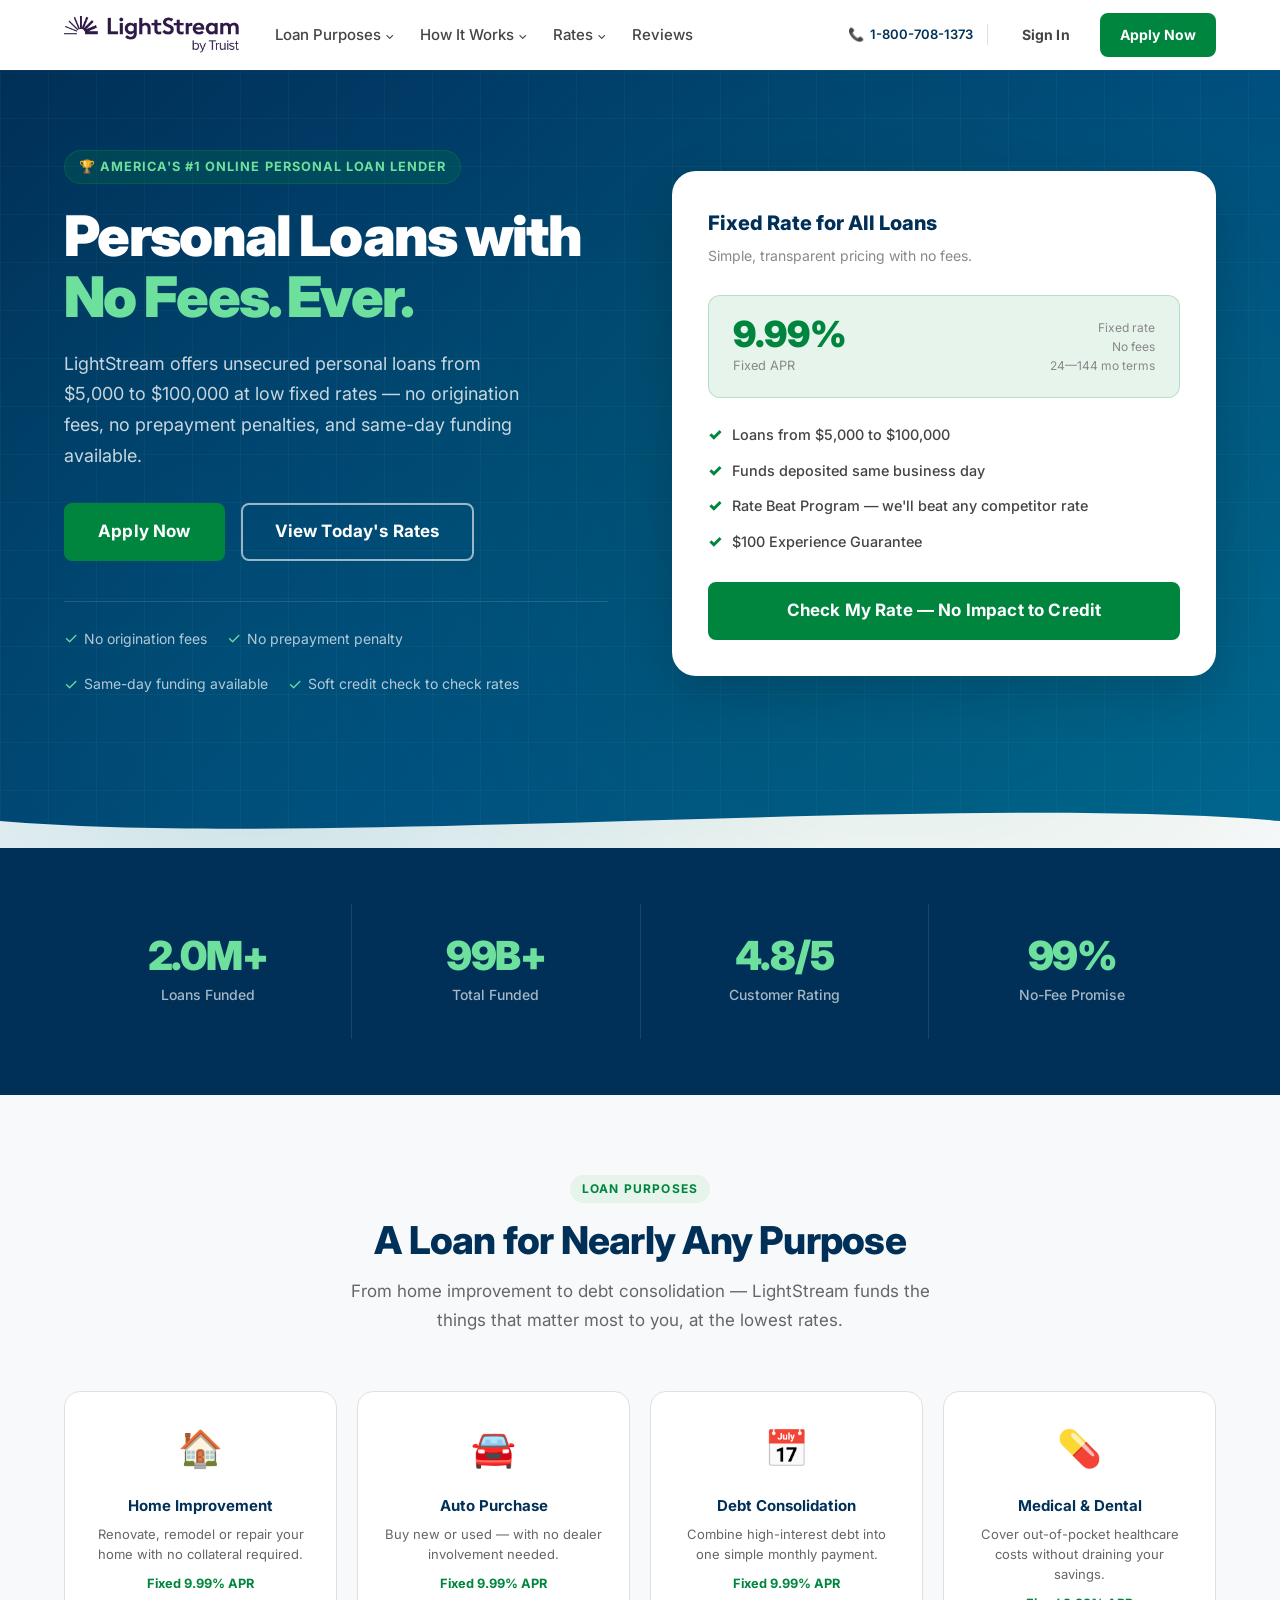
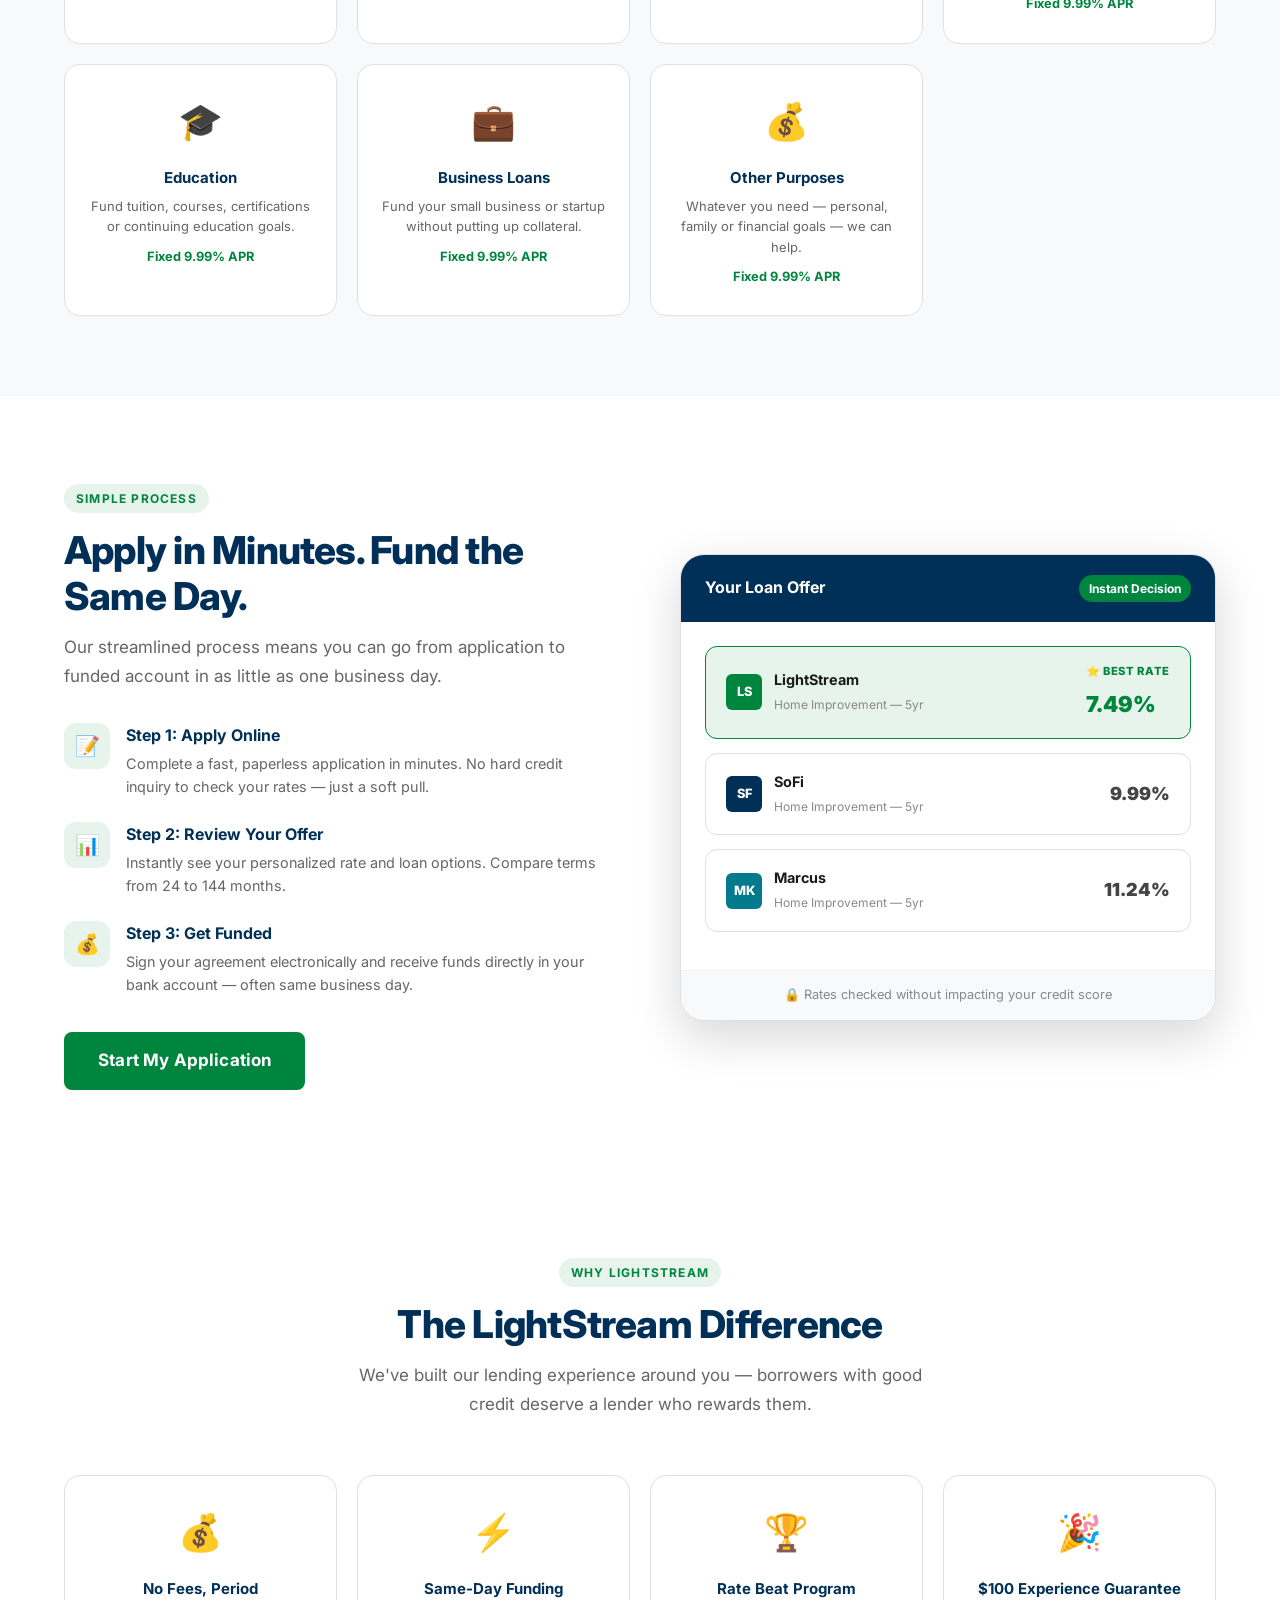
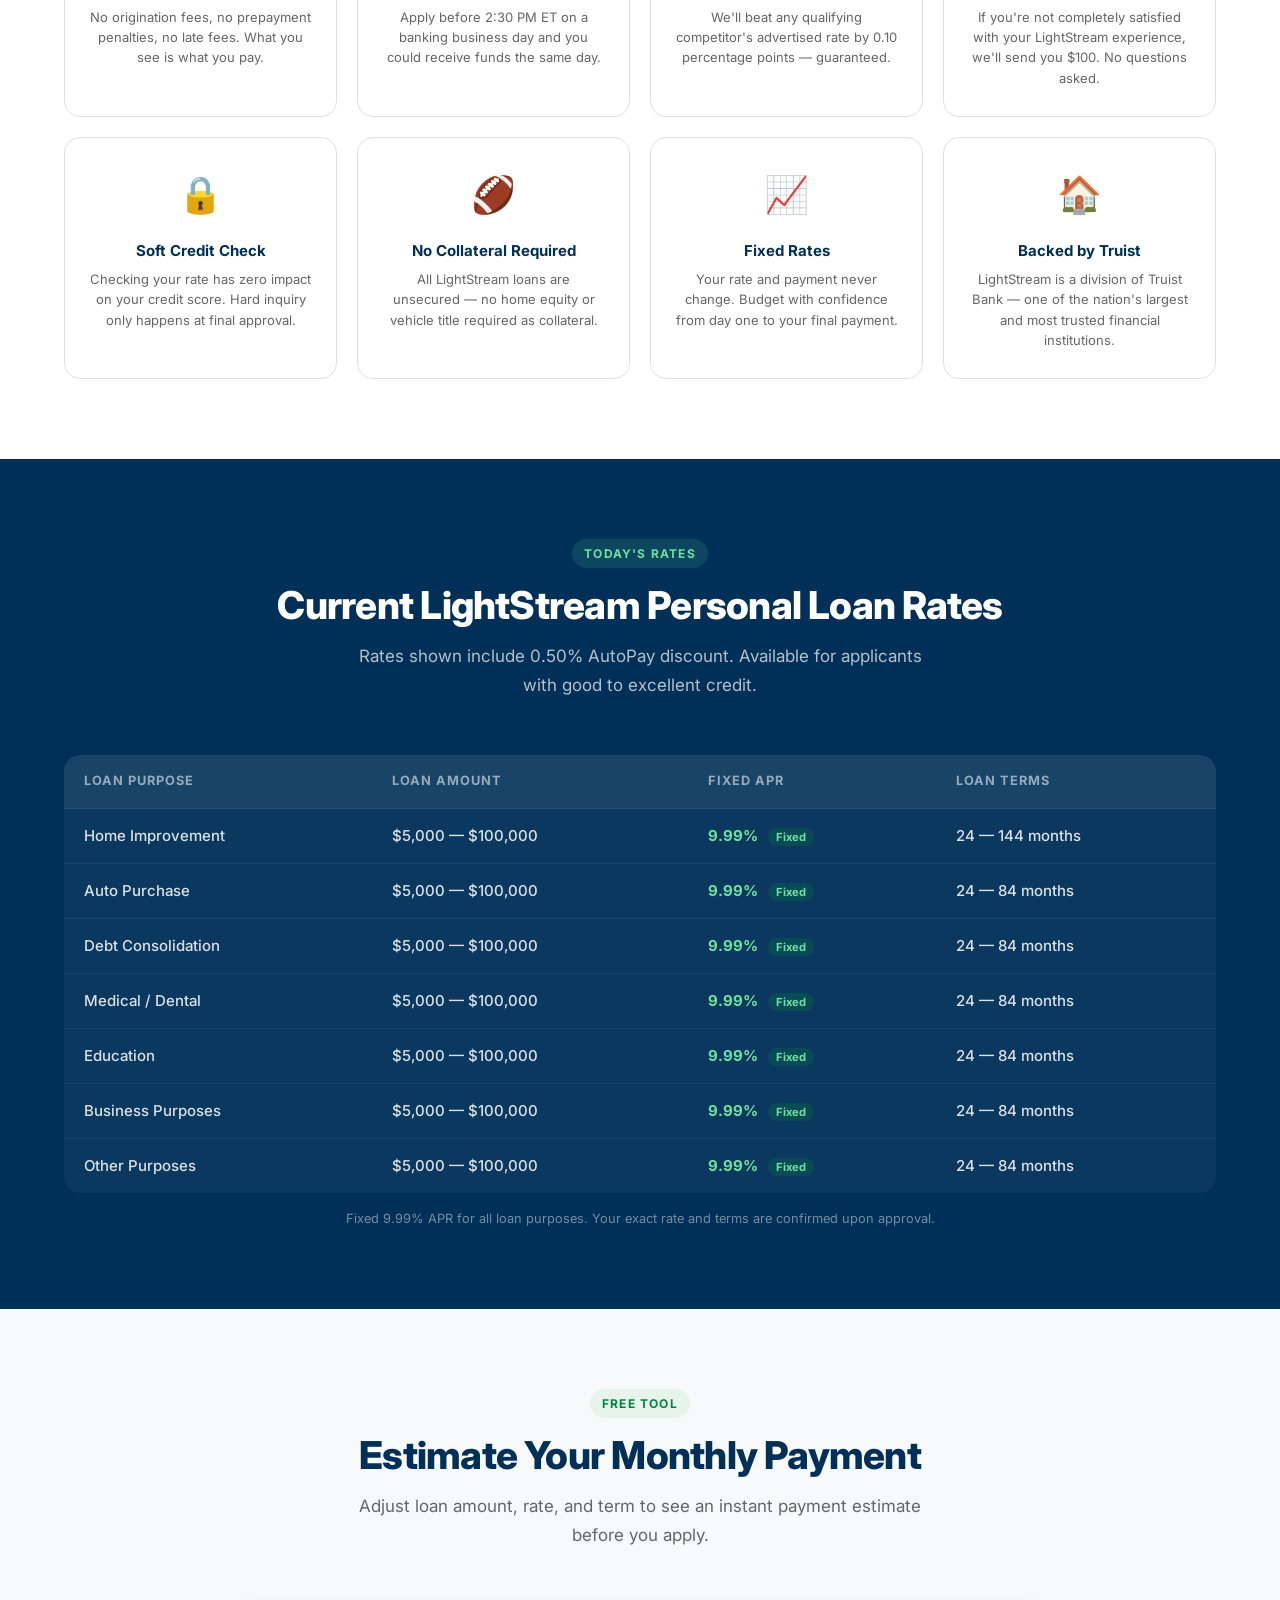
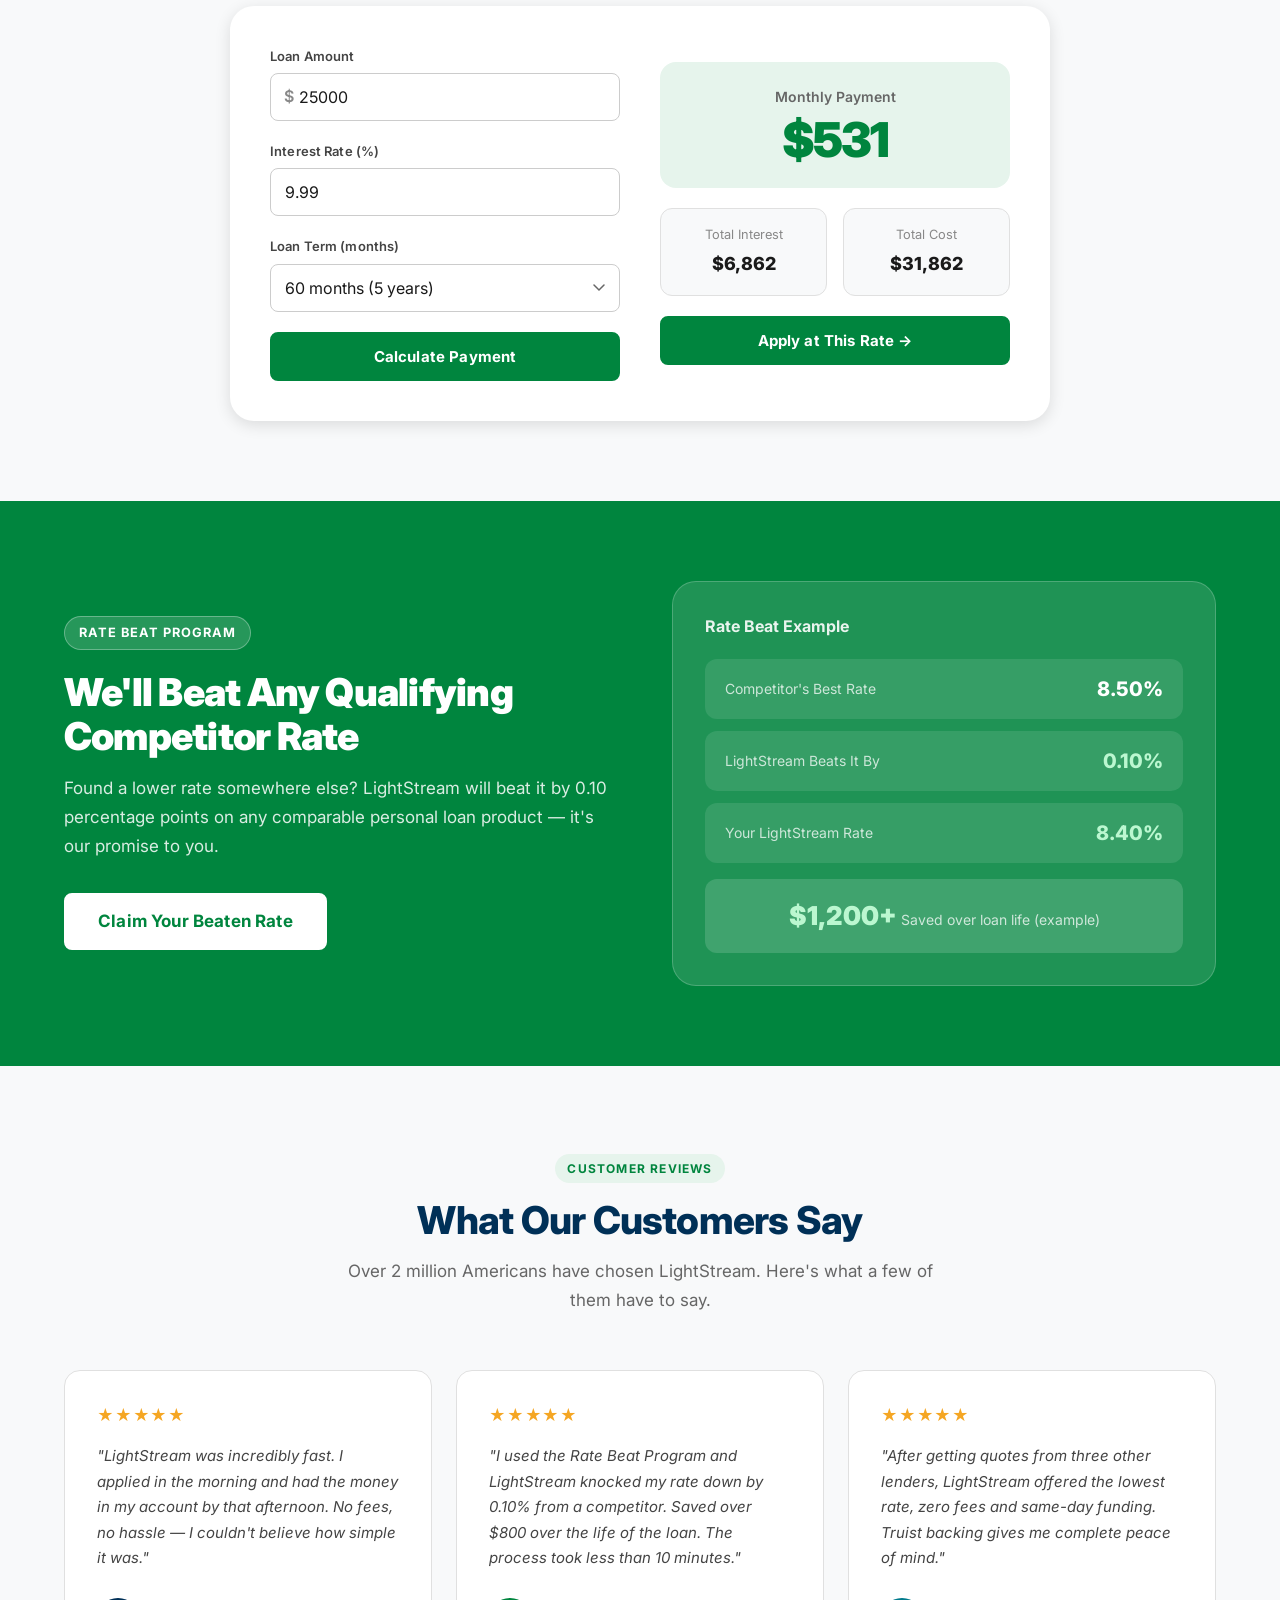
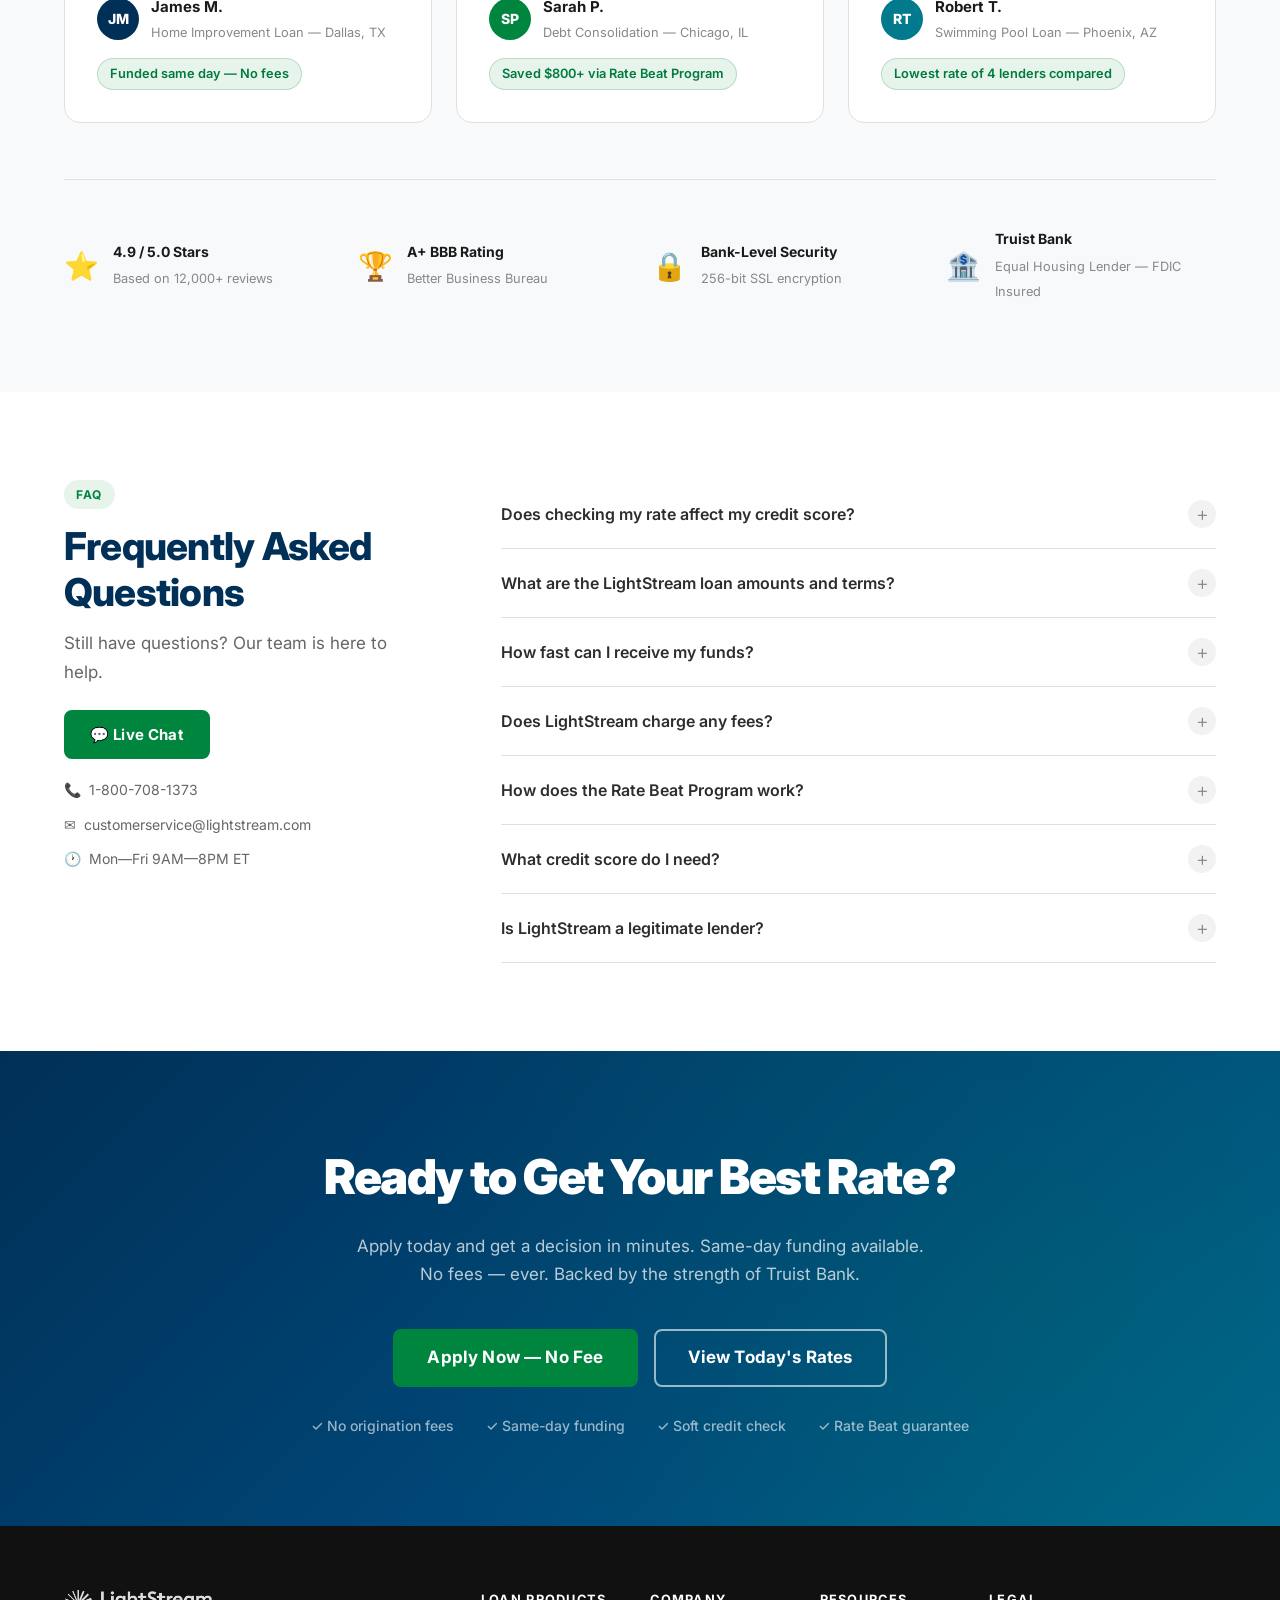
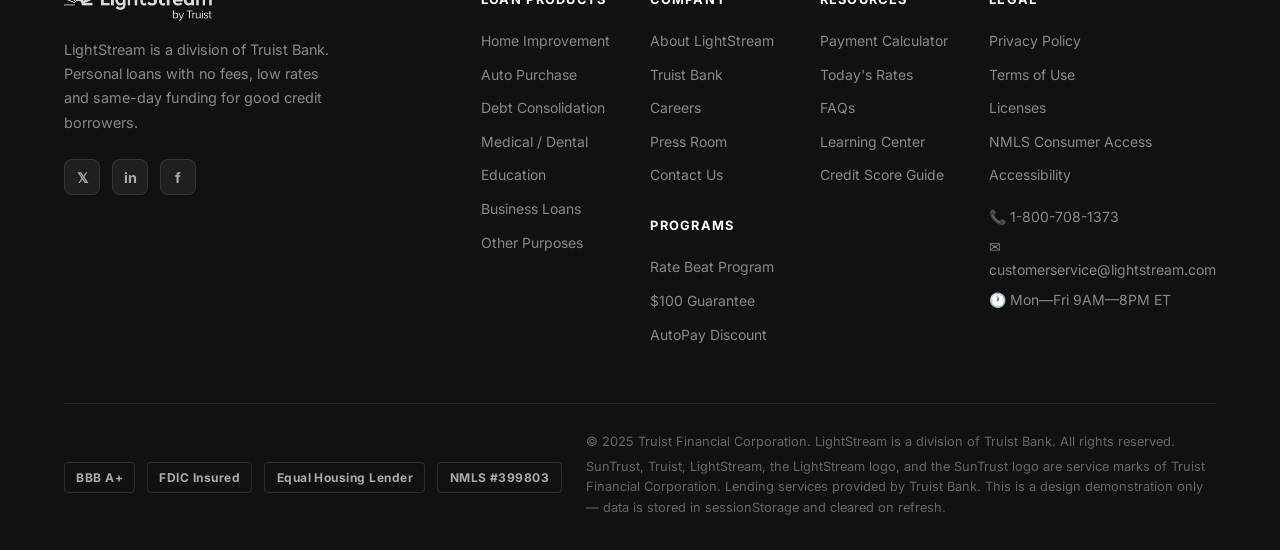
==== commit 0affd830: "m" ====
--- a/index.html
+++ b/index.html
@@ -38,13 +38,13 @@
         <li class="nav-item has-dropdown">
           <button class="nav-link">Loan Purposes <span class="caret">&#8964;</span></button>
           <div class="dropdown">
-            <a href="apply.html" class="dd-item"><span class="dd-icon">&#128664;</span> Auto Loans</a>
             <a href="apply.html" class="dd-item"><span class="dd-icon">&#127968;</span> Home Improvement</a>
-            <a href="apply.html" class="dd-item"><span class="dd-icon">&#9889;</span> Solar &amp; Green Energy</a>
-            <a href="apply.html" class="dd-item"><span class="dd-icon">&#127959;</span> Swimming Pool</a>
+            <a href="apply.html" class="dd-item"><span class="dd-icon">&#128664;</span> Auto Purchase</a>
             <a href="apply.html" class="dd-item"><span class="dd-icon">&#128197;</span> Debt Consolidation</a>
-            <a href="apply.html" class="dd-item"><span class="dd-icon">&#127891;</span> Medical / Dental</a>
-            <a href="apply.html" class="dd-item"><span class="dd-icon">&#128176;</span> Business &amp; Other</a>
+            <a href="apply.html" class="dd-item"><span class="dd-icon">&#128138;</span> Medical / Dental</a>
+            <a href="apply.html" class="dd-item"><span class="dd-icon">&#127891;</span> Education</a>
+            <a href="apply.html" class="dd-item"><span class="dd-icon">&#128188;</span> Business</a>
+            <a href="apply.html" class="dd-item"><span class="dd-icon">&#128176;</span> Other Purposes</a>
           </div>
         </li>
 
@@ -119,12 +119,12 @@
         </div>
 
         <div class="hero-card" data-aos="fade-left">
-          <div class="hero-card-title">Today's Lowest Rates</div>
-          <div class="hero-card-sub">With AutoPay discount. Good credit required.</div>
+          <div class="hero-card-title">Fixed Rate for All Loans</div>
+          <div class="hero-card-sub">Simple, transparent pricing with no fees.</div>
           <div class="rate-display">
             <div>
-              <div class="rate-display-val">6.94%</div>
-              <div class="rate-display-label">Starting APR</div>
+              <div class="rate-display-val">9.99%</div>
+              <div class="rate-display-label">Fixed APR</div>
             </div>
             <div class="rate-display-note">
               <div>Fixed rate</div>
@@ -187,49 +187,43 @@
           <span class="purpose-icon">&#127968;</span>
           <h3>Home Improvement</h3>
           <p>Renovate, remodel or repair your home with no collateral required.</p>
-          <div class="purpose-rate">From 6.94% APR*</div>
+          <div class="purpose-rate">Fixed 9.99% APR</div>
         </a>
         <a href="apply.html" class="purpose-card" data-aos="fade-up" data-aos-delay="60">
           <span class="purpose-icon">&#128664;</span>
-          <h3>Auto Loans</h3>
-          <p>Buy new, used or refinance &mdash; with no dealer involvement needed.</p>
-          <div class="purpose-rate">From 6.94% APR*</div>
+          <h3>Auto Purchase</h3>
+          <p>Buy new or used &mdash; with no dealer involvement needed.</p>
+          <div class="purpose-rate">Fixed 9.99% APR</div>
         </a>
         <a href="apply.html" class="purpose-card" data-aos="fade-up" data-aos-delay="120">
           <span class="purpose-icon">&#128197;</span>
           <h3>Debt Consolidation</h3>
           <p>Combine high-interest debt into one simple monthly payment.</p>
-          <div class="purpose-rate">From 7.49% APR*</div>
+          <div class="purpose-rate">Fixed 9.99% APR</div>
         </a>
         <a href="apply.html" class="purpose-card" data-aos="fade-up" data-aos-delay="180">
-          <span class="purpose-icon">&#9889;</span>
-          <h3>Solar &amp; Green Energy</h3>
-          <p>Finance solar panels, geothermal or other green upgrades.</p>
-          <div class="purpose-rate">From 6.94% APR*</div>
+          <span class="purpose-icon">&#128138;</span>
+          <h3>Medical &amp; Dental</h3>
+          <p>Cover out-of-pocket healthcare costs without draining your savings.</p>
+          <div class="purpose-rate">Fixed 9.99% APR</div>
         </a>
         <a href="apply.html" class="purpose-card" data-aos="fade-up" data-aos-delay="240">
-          <span class="purpose-icon">&#127959;</span>
-          <h3>Swimming Pool</h3>
-          <p>Build or upgrade your outdoor space with fast, unsecured financing.</p>
-          <div class="purpose-rate">From 7.99% APR*</div>
+          <span class="purpose-icon">&#127891;</span>
+          <h3>Education</h3>
+          <p>Fund tuition, courses, certifications or continuing education goals.</p>
+          <div class="purpose-rate">Fixed 9.99% APR</div>
         </a>
         <a href="apply.html" class="purpose-card" data-aos="fade-up" data-aos-delay="300">
-          <span class="purpose-icon">&#127891;</span>
-          <h3>Medical &amp; Dental</h3>
-          <p>Cover out-of-pocket healthcare costs without draining your savings.</p>
-          <div class="purpose-rate">From 7.49% APR*</div>
+          <span class="purpose-icon">&#128188;</span>
+          <h3>Business Loans</h3>
+          <p>Fund your small business or startup without putting up collateral.</p>
+          <div class="purpose-rate">Fixed 9.99% APR</div>
         </a>
         <a href="apply.html" class="purpose-card" data-aos="fade-up" data-aos-delay="360">
           <span class="purpose-icon">&#128176;</span>
-          <h3>Wedding</h3>
-          <p>Finance your dream wedding with a fixed-rate loan and no fees.</p>
-          <div class="purpose-rate">From 7.99% APR*</div>
-        </a>
-        <a href="apply.html" class="purpose-card" data-aos="fade-up" data-aos-delay="420">
-          <span class="purpose-icon">&#128187;</span>
-          <h3>Business Loans</h3>
-          <p>Fund your small business or startup without putting up collateral.</p>
-          <div class="purpose-rate">From 8.49% APR*</div>
+          <h3>Other Purposes</h3>
+          <p>Whatever you need &mdash; personal, family or financial goals &mdash; we can help.</p>
+          <div class="purpose-rate">Fixed 9.99% APR</div>
         </a>
       </div>
     </div>
@@ -385,7 +379,7 @@
           <tr>
             <th>Loan Purpose</th>
             <th>Loan Amount</th>
-            <th>APR Range</th>
+            <th>Fixed APR</th>
             <th>Loan Terms</th>
           </tr>
         </thead>
@@ -393,54 +387,48 @@
           <tr>
             <td>Home Improvement</td>
             <td>$5,000 &mdash; $100,000</td>
-            <td class="rate-cell">6.94% &mdash; 25.29% <span class="badge-ap">AutoPay</span></td>
+            <td class="rate-cell">9.99% <span class="badge-ap">Fixed</span></td>
             <td>24 &mdash; 144 months</td>
           </tr>
           <tr>
-            <td>Auto Purchase (new)</td>
+            <td>Auto Purchase</td>
             <td>$5,000 &mdash; $100,000</td>
-            <td class="rate-cell">6.94% &mdash; 15.89% <span class="badge-ap">AutoPay</span></td>
+            <td class="rate-cell">9.99% <span class="badge-ap">Fixed</span></td>
             <td>24 &mdash; 84 months</td>
           </tr>
           <tr>
             <td>Debt Consolidation</td>
             <td>$5,000 &mdash; $100,000</td>
-            <td class="rate-cell">7.49% &mdash; 25.49% <span class="badge-ap">AutoPay</span></td>
+            <td class="rate-cell">9.99% <span class="badge-ap">Fixed</span></td>
             <td>24 &mdash; 84 months</td>
-          </tr>
-          <tr>
-            <td>Solar &amp; Green Energy</td>
-            <td>$5,000 &mdash; $100,000</td>
-            <td class="rate-cell">6.94% &mdash; 23.99% <span class="badge-ap">AutoPay</span></td>
-            <td>24 &mdash; 144 months</td>
-          </tr>
-          <tr>
-            <td>Swimming Pool</td>
-            <td>$5,000 &mdash; $100,000</td>
-            <td class="rate-cell">7.99% &mdash; 24.49% <span class="badge-ap">AutoPay</span></td>
-            <td>24 &mdash; 144 months</td>
           </tr>
           <tr>
             <td>Medical / Dental</td>
             <td>$5,000 &mdash; $100,000</td>
-            <td class="rate-cell">7.49% &mdash; 19.99% <span class="badge-ap">AutoPay</span></td>
+            <td class="rate-cell">9.99% <span class="badge-ap">Fixed</span></td>
             <td>24 &mdash; 84 months</td>
           </tr>
           <tr>
-            <td>Wedding</td>
+            <td>Education</td>
             <td>$5,000 &mdash; $100,000</td>
-            <td class="rate-cell">7.99% &mdash; 24.49% <span class="badge-ap">AutoPay</span></td>
+            <td class="rate-cell">9.99% <span class="badge-ap">Fixed</span></td>
             <td>24 &mdash; 84 months</td>
           </tr>
           <tr>
             <td>Business Purposes</td>
             <td>$5,000 &mdash; $100,000</td>
-            <td class="rate-cell">8.49% &mdash; 25.49% <span class="badge-ap">AutoPay</span></td>
+            <td class="rate-cell">9.99% <span class="badge-ap">Fixed</span></td>
+            <td>24 &mdash; 84 months</td>
+          </tr>
+          <tr>
+            <td>Other Purposes</td>
+            <td>$5,000 &mdash; $100,000</td>
+            <td class="rate-cell">9.99% <span class="badge-ap">Fixed</span></td>
             <td>24 &mdash; 84 months</td>
           </tr>
         </tbody>
       </table></div>
-      <p style="color:rgba(255,255,255,.45);font-size:.8rem;margin-top:1rem;text-align:center;">*APR includes 0.50% AutoPay discount. Your actual rate depends on credit history, loan amount, and term selected.</p>
+      <p style="color:rgba(255,255,255,.45);font-size:.8rem;margin-top:1rem;text-align:center;">Fixed 9.99% APR for all loan purposes. Your exact rate and terms are confirmed upon approval.</p>
     </div>
   </section>
 
@@ -460,7 +448,7 @@
           </div>
           <div class="form-group">
             <label class="form-label">Interest Rate (%)</label>
-            <input type="number" class="form-control" id="calcRate" value="7.49" min="1" max="36" step="0.01" />
+            <input type="number" class="form-control" id="calcRate" value="9.99" min="1" max="36" step="0.01" />
           </div>
           <div class="form-group">
             <label class="form-label">Loan Term (months)</label>
@@ -689,12 +677,12 @@
           <h4>Loan Products</h4>
           <ul>
             <li><a href="apply.html">Home Improvement</a></li>
-            <li><a href="apply.html">Auto Loans</a></li>
+            <li><a href="apply.html">Auto Purchase</a></li>
             <li><a href="apply.html">Debt Consolidation</a></li>
-            <li><a href="apply.html">Solar &amp; Green Energy</a></li>
-            <li><a href="apply.html">Swimming Pool</a></li>
             <li><a href="apply.html">Medical / Dental</a></li>
-            <li><a href="apply.html">Wedding Loans</a></li>
+            <li><a href="apply.html">Education</a></li>
+            <li><a href="apply.html">Business Loans</a></li>
+            <li><a href="apply.html">Other Purposes</a></li>
           </ul>
         </div>
         <div class="footer-col">
--- a/styles.css
+++ b/styles.css
@@ -446,6 +446,116 @@
 .wiz-results-disclaimer{font-size:.8rem;color:var(--gray-500);text-align:center;line-height:1.6}
 .wiz-offer-actions{margin-top:.875rem;display:flex;gap:.625rem}
 
+/* DOB row */
+.dob-row{display:grid;grid-template-columns:2fr 1fr 1.5fr;gap:.625rem}
+.dob-sel{padding-right:1.5rem}
+
+/* Required asterisk */
+.req{color:var(--error);font-size:.9em}
+
+/* ============================================================
+   THANK YOU SCREEN
+   ============================================================ */
+.thankyou-screen{padding:2.5rem 2rem;text-align:center;position:relative;overflow:hidden}
+
+/* Confetti container */
+.ty-confetti{position:absolute;top:0;left:0;width:100%;height:100%;pointer-events:none;overflow:hidden;z-index:0}
+.ty-piece{position:absolute;top:-20px;animation:tyFall linear forwards}
+@keyframes tyFall{0%{transform:translateY(0) rotate(0deg);opacity:1}100%{transform:translateY(420px) rotate(720deg);opacity:0}}
+
+.ty-icon-wrap{position:relative;z-index:1;margin:0 auto 1.25rem;width:88px;height:88px}
+.ty-check-ring{
+  width:88px;height:88px;border-radius:50%;
+  background:linear-gradient(135deg,var(--ls-green),#00b34a);
+  display:flex;align-items:center;justify-content:center;
+  box-shadow:0 0 0 12px rgba(0,133,62,.12),0 8px 32px rgba(0,133,62,.35);
+  animation:tyPop .5s cubic-bezier(.34,1.56,.64,1) both
+}
+@keyframes tyPop{from{transform:scale(0);opacity:0}to{transform:scale(1);opacity:1}}
+.ty-check{font-size:2.5rem;color:#fff;font-weight:900;line-height:1}
+
+.ty-badge{
+  position:relative;z-index:1;
+  display:inline-block;background:var(--ls-green-light);color:var(--ls-green-dark);
+  font-size:.75rem;font-weight:800;letter-spacing:.1em;text-transform:uppercase;
+  padding:.35rem 1rem;border-radius:var(--r-full);border:1px solid rgba(0,133,62,.25);
+  margin-bottom:.875rem;animation:tyFadeUp .5s .2s ease both
+}
+.ty-title{
+  position:relative;z-index:1;
+  font-size:clamp(1.5rem,3.5vw,2rem);font-weight:900;color:var(--ls-navy);
+  letter-spacing:-.02em;line-height:1.2;margin-bottom:.75rem;
+  animation:tyFadeUp .5s .3s ease both
+}
+.ty-sub{
+  position:relative;z-index:1;
+  font-size:.9375rem;color:var(--gray-600);line-height:1.7;max-width:480px;margin:0 auto 1.75rem;
+  animation:tyFadeUp .5s .4s ease both
+}
+@keyframes tyFadeUp{from{opacity:0;transform:translateY(16px)}to{opacity:1;transform:translateY(0)}}
+
+.ty-ref-box{
+  position:relative;z-index:1;
+  display:inline-block;background:var(--ls-navy);border-radius:var(--r-xl);
+  padding:1rem 2rem;margin-bottom:2rem;animation:tyFadeUp .5s .45s ease both
+}
+.ty-ref-label{font-size:.75rem;font-weight:600;letter-spacing:.08em;text-transform:uppercase;color:rgba(255,255,255,.55);margin-bottom:.375rem}
+.ty-ref-num{font-size:1.25rem;font-weight:900;color:#6ee09e;letter-spacing:.08em;font-family:monospace}
+
+.ty-loan-summary{
+  position:relative;z-index:1;
+  display:flex;align-items:stretch;background:var(--gray-50);border:1.5px solid var(--gray-200);
+  border-radius:var(--r-xl);overflow:hidden;margin-bottom:2rem;
+  animation:tyFadeUp .5s .5s ease both
+}
+.ty-ls-item{flex:1;padding:1.125rem .75rem;text-align:center}
+.ty-ls-icon{font-size:1.375rem;margin-bottom:.375rem}
+.ty-ls-val{font-size:1.125rem;font-weight:900;color:var(--ls-navy);line-height:1.2}
+.ty-ls-lbl{font-size:.75rem;color:var(--gray-500);margin-top:.25rem;font-weight:600}
+.ty-ls-divider{width:1px;background:var(--gray-200);flex-shrink:0}
+
+.ty-steps-title{
+  position:relative;z-index:1;
+  font-size:.8rem;font-weight:700;letter-spacing:.1em;text-transform:uppercase;
+  color:var(--gray-500);margin-bottom:1rem;animation:tyFadeUp .5s .55s ease both
+}
+.ty-next-steps{
+  position:relative;z-index:1;
+  display:flex;flex-direction:column;gap:.875rem;text-align:left;margin-bottom:2rem;
+  animation:tyFadeUp .5s .6s ease both
+}
+.ty-ns-item{display:flex;gap:1rem;align-items:flex-start;background:var(--white);border:1px solid var(--gray-200);border-radius:var(--r-lg);padding:1rem 1.125rem}
+.ty-ns-num{width:28px;height:28px;border-radius:50%;background:var(--ls-green);color:#fff;font-size:.875rem;font-weight:800;display:flex;align-items:center;justify-content:center;flex-shrink:0;margin-top:.1rem}
+.ty-ns-item strong{display:block;font-size:.9375rem;font-weight:700;color:var(--ls-navy);margin-bottom:.25rem}
+.ty-ns-item p{font-size:.875rem;color:var(--gray-600);line-height:1.55;margin:0}
+
+.ty-actions{
+  position:relative;z-index:1;
+  display:flex;gap:1rem;justify-content:center;flex-wrap:wrap;margin-bottom:1.5rem;
+  animation:tyFadeUp .5s .65s ease both
+}
+.ty-disclaimer{
+  position:relative;z-index:1;
+  font-size:.8rem;color:var(--gray-400);line-height:1.6;
+  animation:tyFadeUp .5s .7s ease both
+}
+
+@media(max-width:640px){
+  .thankyou-screen{padding:1.75rem 1.25rem}
+  .ty-loan-summary{flex-direction:column}
+  .ty-ls-divider{width:auto;height:1px}
+  .ty-ls-item{padding:.875rem 1rem;display:flex;align-items:center;justify-content:space-between;gap:.5rem;text-align:left}
+  .ty-ls-val{font-size:1rem}
+  .ty-actions{flex-direction:column}
+  .ty-actions .btn{width:100%;justify-content:center}
+  .dob-row{grid-template-columns:1fr 1fr;gap:.5rem}
+  .dob-row .dob-sel:last-child{grid-column:1/-1}
+}
+
+/* RATES TABLE WRAP */
+.rates-table-wrap{overflow-x:auto;-webkit-overflow-scrolling:touch;border-radius:var(--r-xl);margin-top:1.5rem}
+.rates-table{min-width:560px;margin-top:0}
+
 /* ============================================================
    RESPONSIVE - MOBILE FIRST
    ============================================================ */
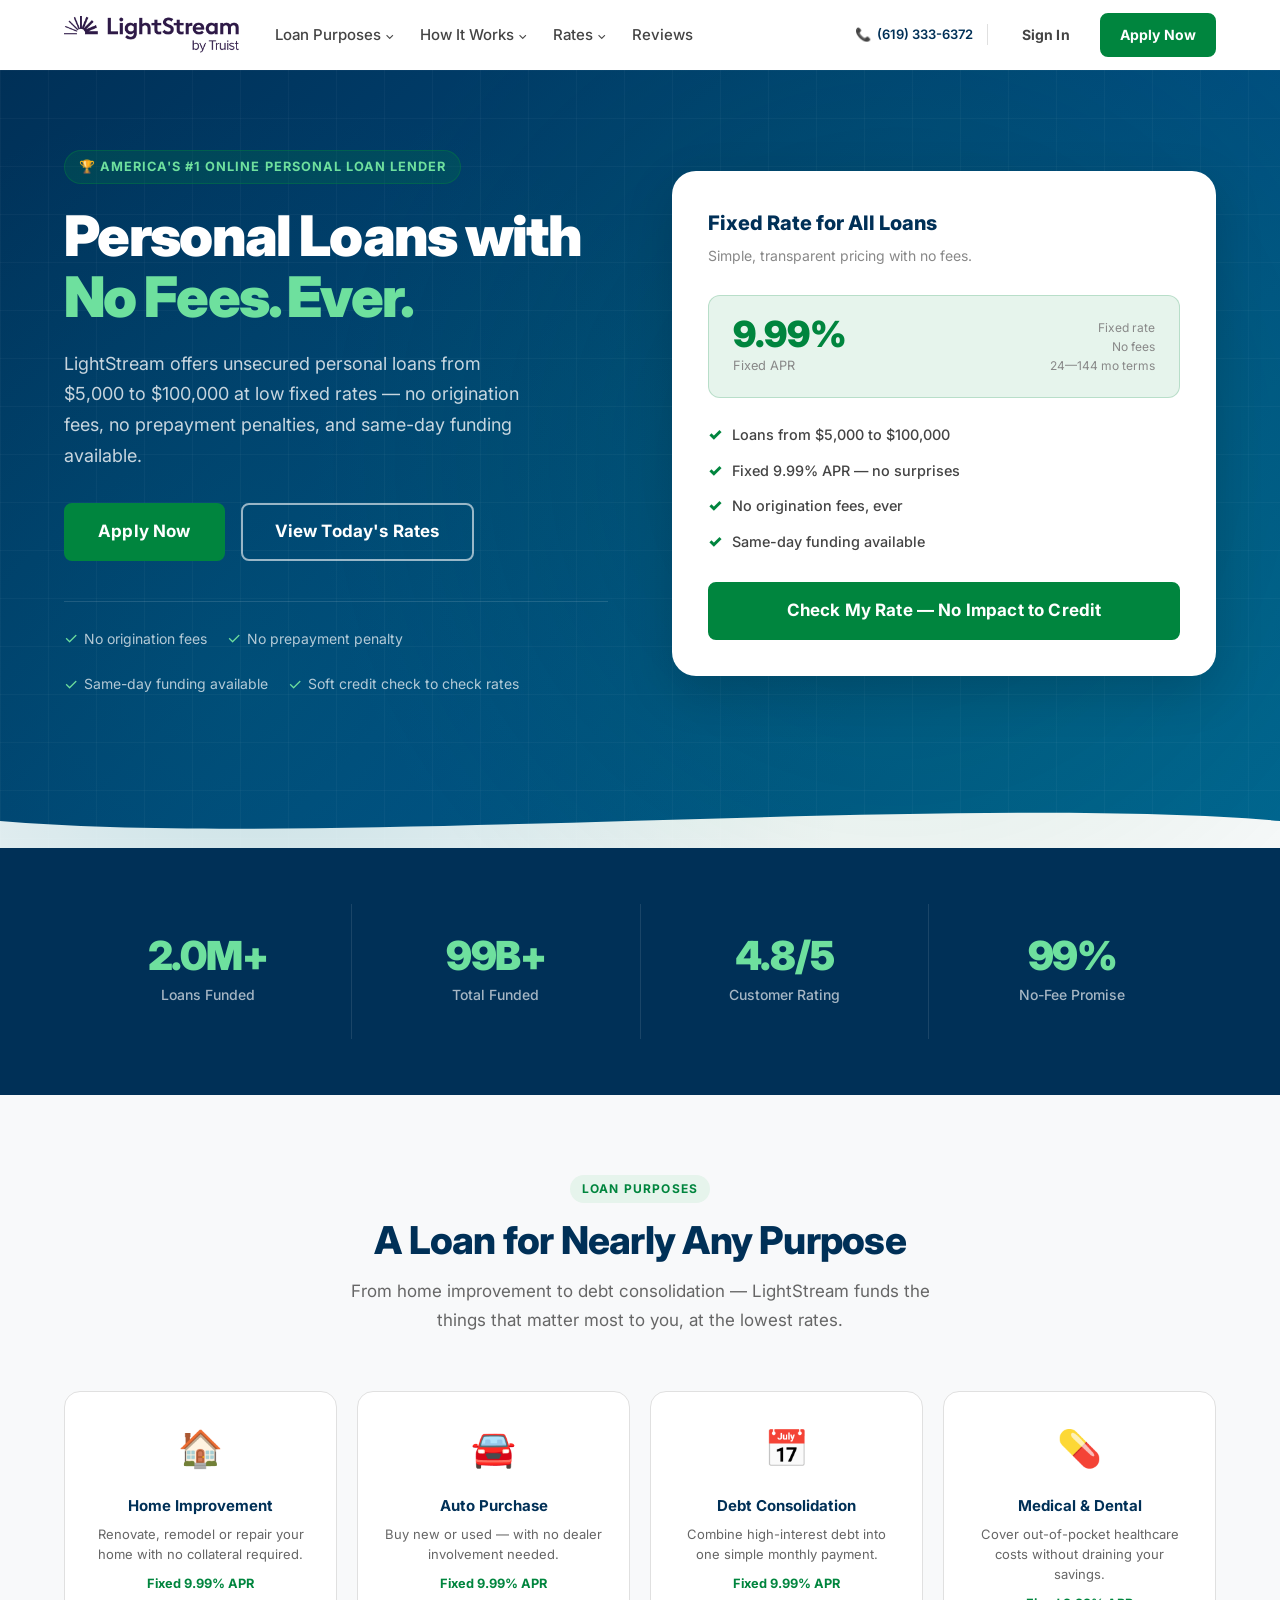
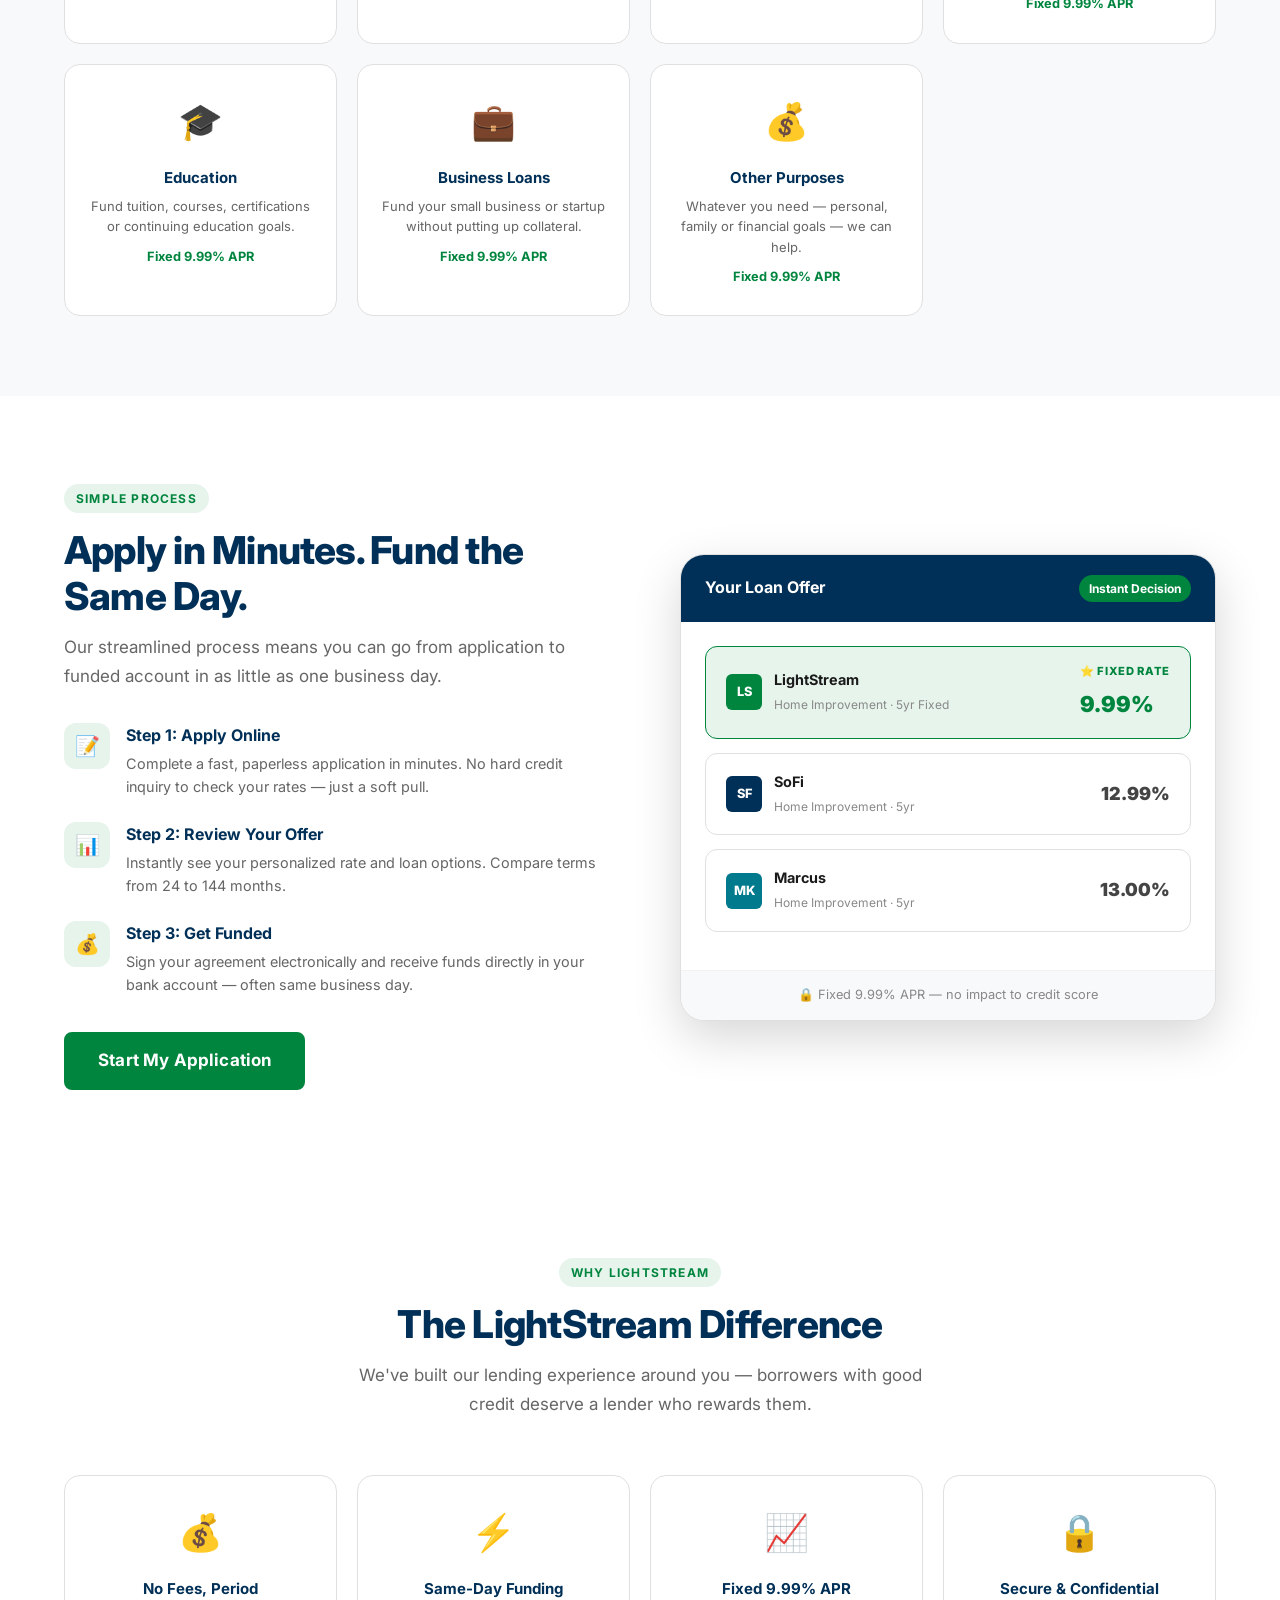
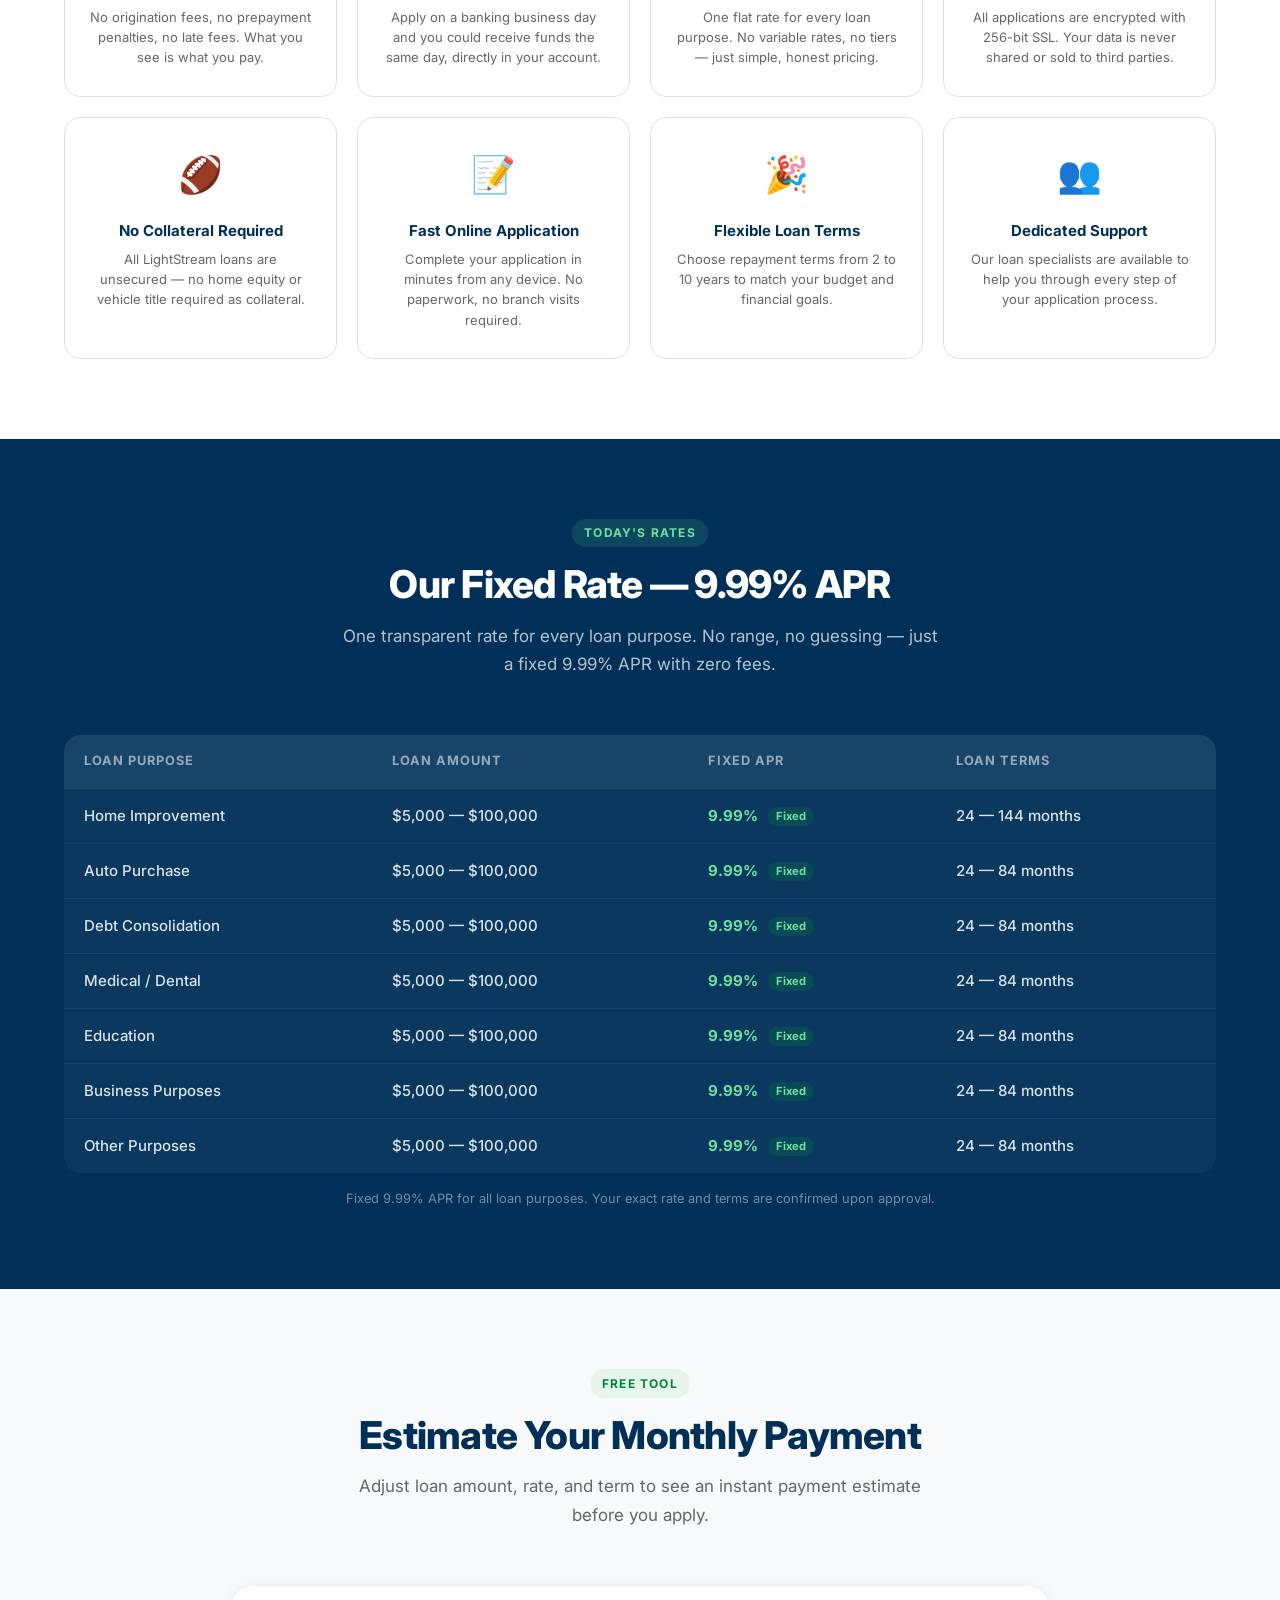
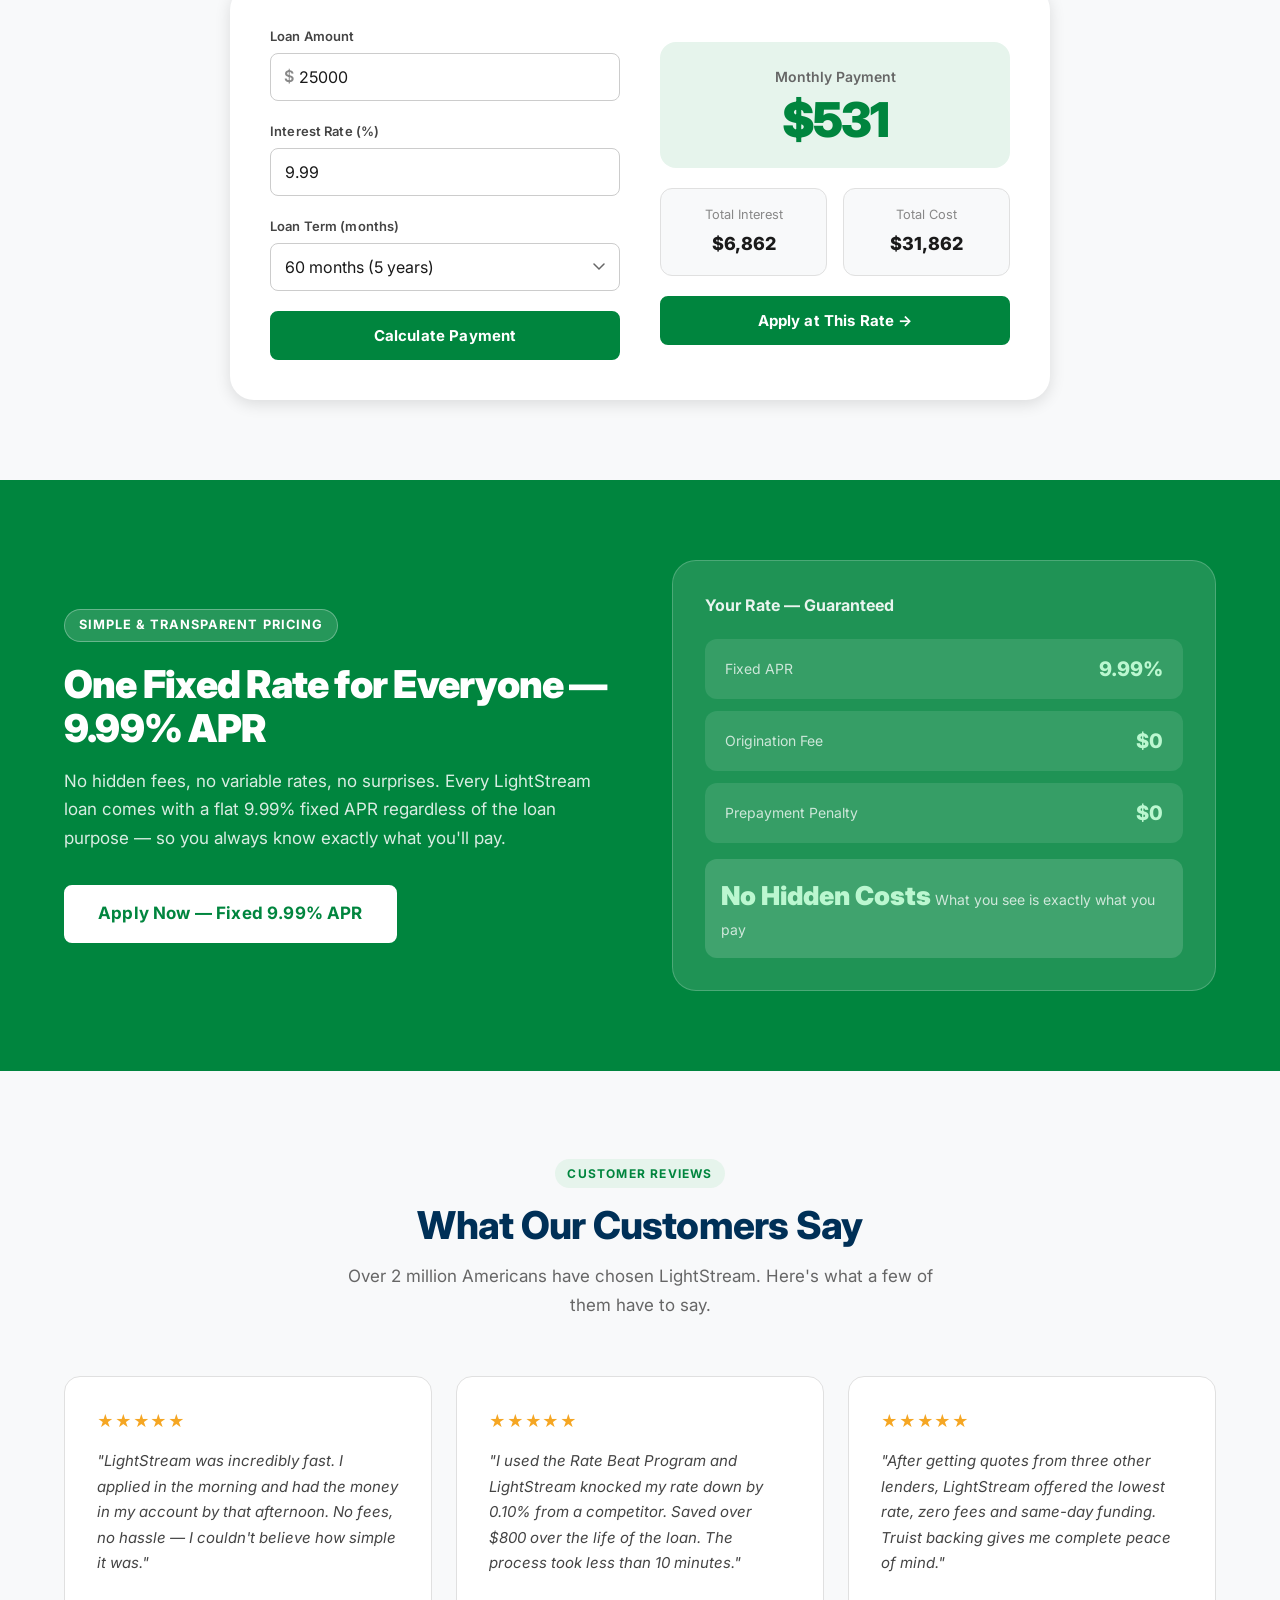
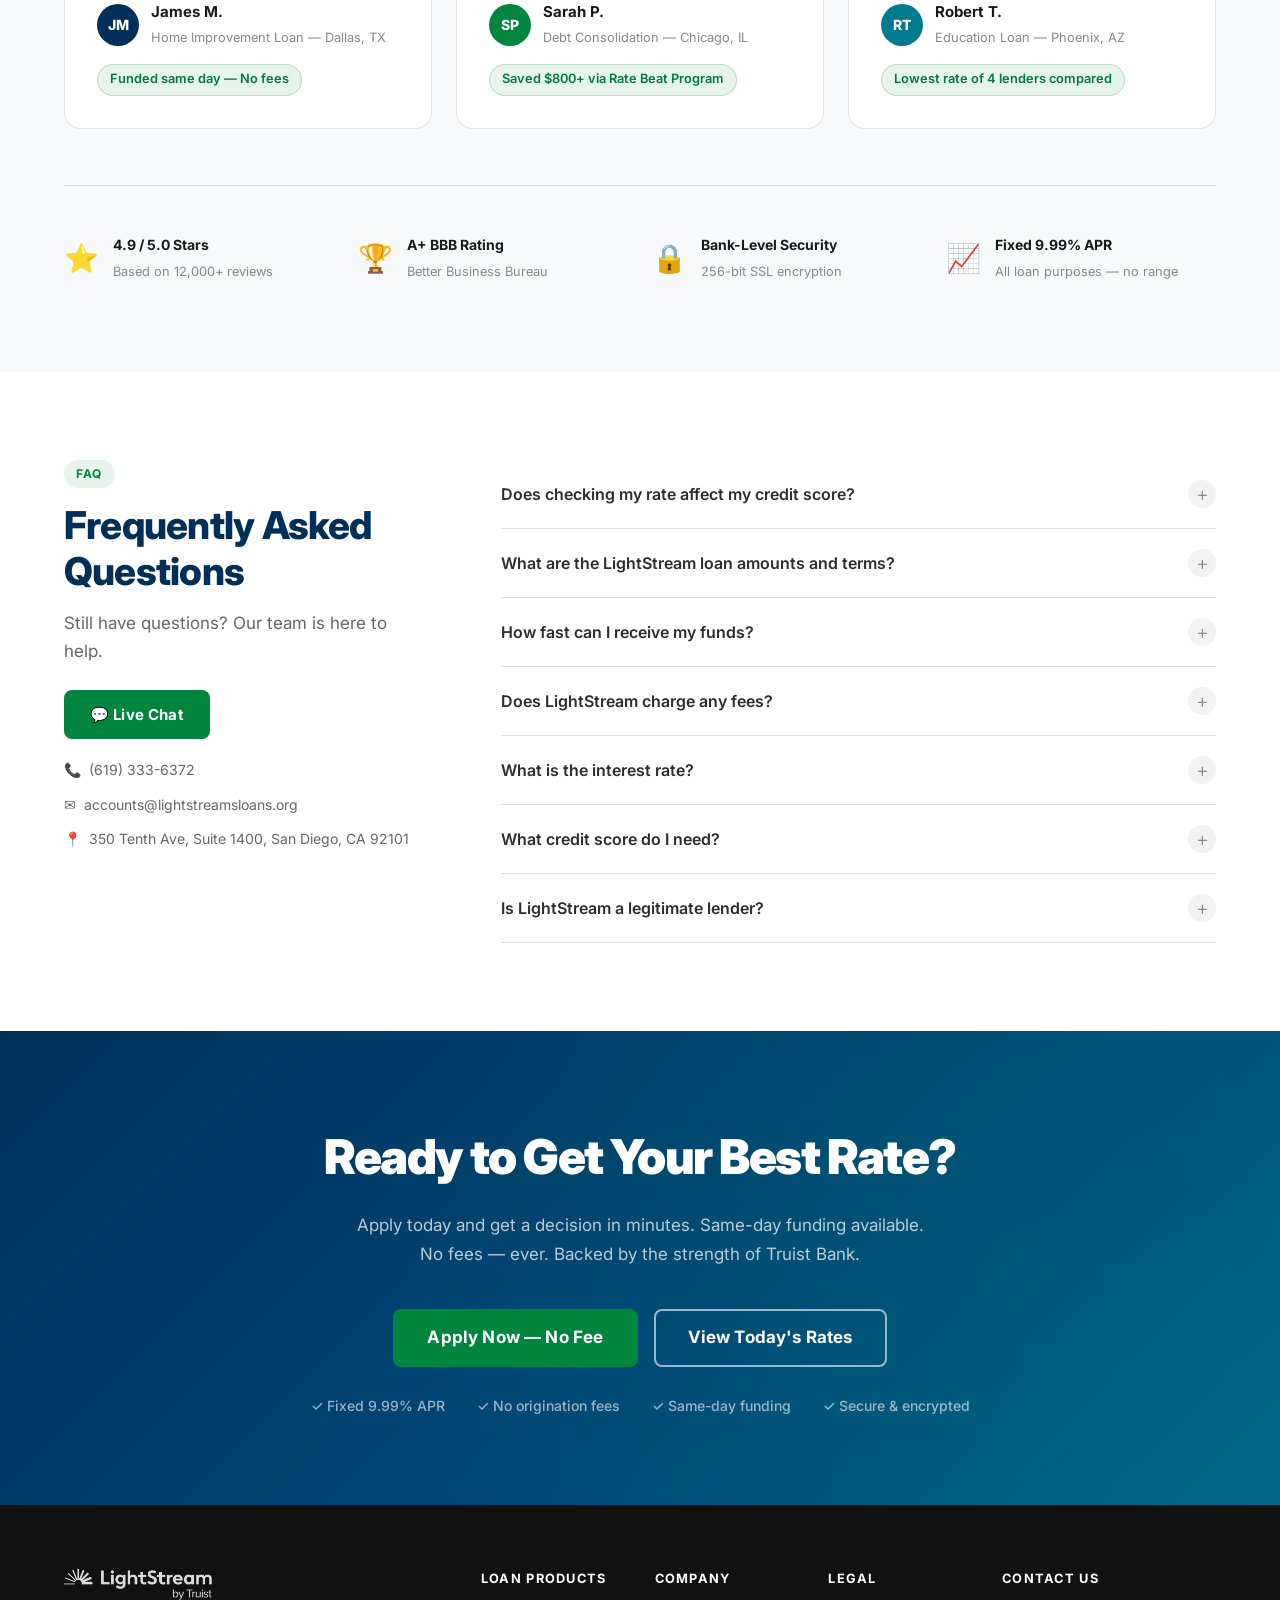
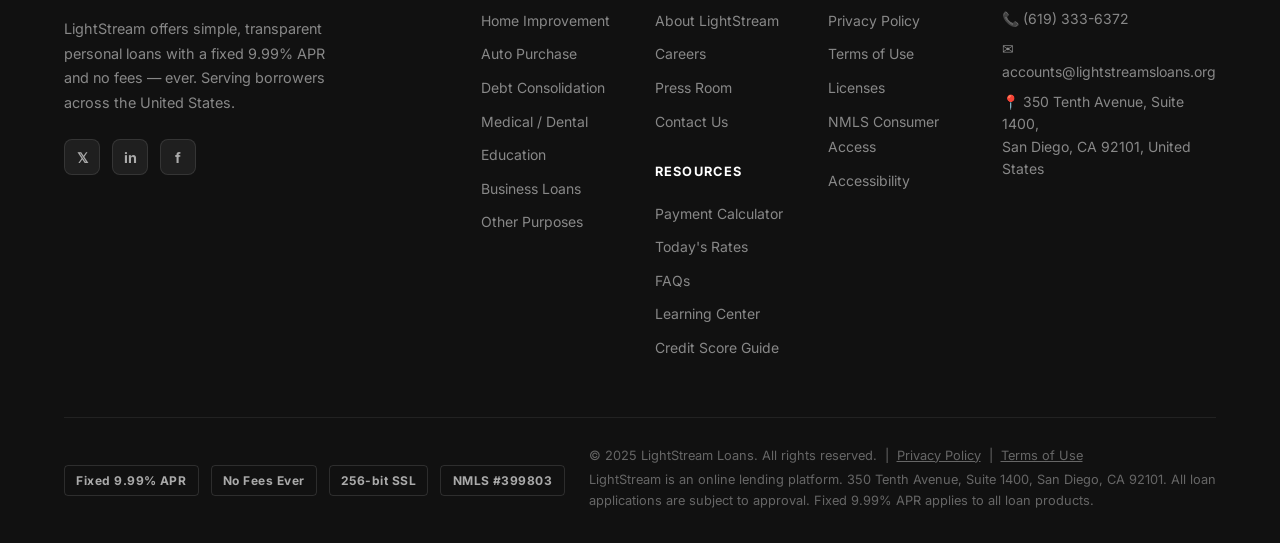
==== commit 6ae4f9c5: "m" ====
--- a/index.html
+++ b/index.html
@@ -74,7 +74,7 @@
     </div>
 
     <div class="nav-actions">
-      <div class="nav-phone"><span>&#128222;</span> 1-800-708-1373</div>
+      <div class="nav-phone"><span>&#128222;</span> (619) 333-6372</div>
       <button class="btn btn-ghost btn-sm" id="loginBtn">Sign In</button>
       <a href="apply.html" class="btn btn-green btn-sm">Apply Now</a>
     </div>
@@ -134,9 +134,9 @@
           </div>
           <div class="hero-card-features">
             <div class="hcf-item"><span class="hcf-check">&#10003;</span> Loans from $5,000 to $100,000</div>
-            <div class="hcf-item"><span class="hcf-check">&#10003;</span> Funds deposited same business day</div>
-            <div class="hcf-item"><span class="hcf-check">&#10003;</span> Rate Beat Program &mdash; we'll beat any competitor rate</div>
-            <div class="hcf-item"><span class="hcf-check">&#10003;</span> $100 Experience Guarantee</div>
+            <div class="hcf-item"><span class="hcf-check">&#10003;</span> Fixed 9.99% APR &mdash; no surprises</div>
+            <div class="hcf-item"><span class="hcf-check">&#10003;</span> No origination fees, ever</div>
+            <div class="hcf-item"><span class="hcf-check">&#10003;</span> Same-day funding available</div>
           </div>
           <a href="apply.html" class="btn btn-green btn-full btn-lg">Check My Rate &mdash; No Impact to Credit</a>
         </div>
@@ -276,12 +276,12 @@
                   <div class="wyc-av av-green">LS</div>
                   <div class="wyc-av-name">
                     <strong>LightStream</strong>
-                    <span>Home Improvement &mdash; 5yr</span>
+                    <span>Home Improvement &middot; 5yr Fixed</span>
                   </div>
                 </div>
                 <div>
-                  <div class="wyc-best-tag">&#11088; Best Rate</div>
-                  <div class="wyc-rate-val">7.49%</div>
+                  <div class="wyc-best-tag">&#11088; Fixed Rate</div>
+                  <div class="wyc-rate-val">9.99%</div>
                 </div>
               </div>
               <div class="wyc-rate-row">
@@ -289,23 +289,23 @@
                   <div class="wyc-av av-navy">SF</div>
                   <div class="wyc-av-name">
                     <strong>SoFi</strong>
-                    <span>Home Improvement &mdash; 5yr</span>
+                    <span>Home Improvement &middot; 5yr</span>
                   </div>
                 </div>
-                <div class="wyc-rate-val muted">9.99%</div>
+                <div class="wyc-rate-val muted">12.99%</div>
               </div>
               <div class="wyc-rate-row">
                 <div class="wyc-rate-lender">
                   <div class="wyc-av av-teal">MK</div>
                   <div class="wyc-av-name">
                     <strong>Marcus</strong>
-                    <span>Home Improvement &mdash; 5yr</span>
+                    <span>Home Improvement &middot; 5yr</span>
                   </div>
                 </div>
-                <div class="wyc-rate-val muted">11.24%</div>
+                <div class="wyc-rate-val muted">13.00%</div>
               </div>
             </div>
-            <div class="wyc-foot"><p>&#128274; Rates checked without impacting your credit score</p></div>
+            <div class="wyc-foot"><p>&#128274; Fixed 9.99% APR &mdash; no impact to credit score</p></div>
           </div>
         </div>
 
@@ -330,37 +330,37 @@
         <div class="purpose-card" data-aos="fade-up" data-aos-delay="60">
           <span class="purpose-icon">&#9889;</span>
           <h3>Same-Day Funding</h3>
-          <p>Apply before 2:30 PM ET on a banking business day and you could receive funds the same day.</p>
+          <p>Apply on a banking business day and you could receive funds the same day, directly in your account.</p>
         </div>
         <div class="purpose-card" data-aos="fade-up" data-aos-delay="120">
-          <span class="purpose-icon">&#127942;</span>
-          <h3>Rate Beat Program</h3>
-          <p>We'll beat any qualifying competitor's advertised rate by 0.10 percentage points &mdash; guaranteed.</p>
+          <span class="purpose-icon">&#128200;</span>
+          <h3>Fixed 9.99% APR</h3>
+          <p>One flat rate for every loan purpose. No variable rates, no tiers &mdash; just simple, honest pricing.</p>
         </div>
         <div class="purpose-card" data-aos="fade-up" data-aos-delay="180">
-          <span class="purpose-icon">&#127881;</span>
-          <h3>$100 Experience Guarantee</h3>
-          <p>If you're not completely satisfied with your LightStream experience, we'll send you $100. No questions asked.</p>
+          <span class="purpose-icon">&#128274;</span>
+          <h3>Secure &amp; Confidential</h3>
+          <p>All applications are encrypted with 256-bit SSL. Your data is never shared or sold to third parties.</p>
         </div>
         <div class="purpose-card" data-aos="fade-up" data-aos-delay="240">
-          <span class="purpose-icon">&#128274;</span>
-          <h3>Soft Credit Check</h3>
-          <p>Checking your rate has zero impact on your credit score. Hard inquiry only happens at final approval.</p>
-        </div>
-        <div class="purpose-card" data-aos="fade-up" data-aos-delay="300">
           <span class="purpose-icon">&#127944;</span>
           <h3>No Collateral Required</h3>
           <p>All LightStream loans are unsecured &mdash; no home equity or vehicle title required as collateral.</p>
         </div>
+        <div class="purpose-card" data-aos="fade-up" data-aos-delay="300">
+          <span class="purpose-icon">&#128221;</span>
+          <h3>Fast Online Application</h3>
+          <p>Complete your application in minutes from any device. No paperwork, no branch visits required.</p>
+        </div>
         <div class="purpose-card" data-aos="fade-up" data-aos-delay="360">
-          <span class="purpose-icon">&#128200;</span>
-          <h3>Fixed Rates</h3>
-          <p>Your rate and payment never change. Budget with confidence from day one to your final payment.</p>
+          <span class="purpose-icon">&#127881;</span>
+          <h3>Flexible Loan Terms</h3>
+          <p>Choose repayment terms from 2 to 10 years to match your budget and financial goals.</p>
         </div>
         <div class="purpose-card" data-aos="fade-up" data-aos-delay="420">
-          <span class="purpose-icon">&#127968;</span>
-          <h3>Backed by Truist</h3>
-          <p>LightStream is a division of Truist Bank &mdash; one of the nation's largest and most trusted financial institutions.</p>
+          <span class="purpose-icon">&#128101;</span>
+          <h3>Dedicated Support</h3>
+          <p>Our loan specialists are available to help you through every step of your application process.</p>
         </div>
       </div>
     </div>
@@ -371,8 +371,8 @@
     <div class="container">
       <div class="section-header" data-aos="fade-up">
         <span class="section-tag" style="color:#6ee09e;background:rgba(110,224,158,.12);">Today's Rates</span>
-        <h2 class="section-title">Current LightStream Personal Loan Rates</h2>
-        <p class="section-desc">Rates shown include 0.50% AutoPay discount. Available for applicants with good to excellent credit.</p>
+        <h2 class="section-title">Our Fixed Rate &mdash; 9.99% APR</h2>
+        <p class="section-desc">One transparent rate for every loan purpose. No range, no guessing &mdash; just a fixed 9.99% APR with zero fees.</p>
       </div>
       <div class="rates-table-wrap"><table class="rates-table">
         <thead>
@@ -490,29 +490,29 @@
     <div class="container">
       <div class="ratebeat-inner">
         <div class="ratebeat-content" data-aos="fade-right">
-          <div class="ratebeat-tag">Rate Beat Program</div>
-          <h2>We'll Beat Any Qualifying Competitor Rate</h2>
-          <p>Found a lower rate somewhere else? LightStream will beat it by 0.10 percentage points on any comparable personal loan product &mdash; it's our promise to you.</p>
-          <a href="apply.html" class="btn btn-white btn-lg">Claim Your Beaten Rate</a>
+          <div class="ratebeat-tag">Simple &amp; Transparent Pricing</div>
+          <h2>One Fixed Rate for Everyone &mdash; 9.99% APR</h2>
+          <p>No hidden fees, no variable rates, no surprises. Every LightStream loan comes with a flat 9.99% fixed APR regardless of the loan purpose &mdash; so you always know exactly what you'll pay.</p>
+          <a href="apply.html" class="btn btn-white btn-lg">Apply Now &mdash; Fixed 9.99% APR</a>
         </div>
         <div class="ratebeat-visual" data-aos="fade-left">
-          <div class="rbv-title">Rate Beat Example</div>
+          <div class="rbv-title">Your Rate &mdash; Guaranteed</div>
           <div class="rbv-row">
-            <span class="rbv-label">Competitor's Best Rate</span>
-            <span class="rbv-val">8.50%</span>
+            <span class="rbv-label">Fixed APR</span>
+            <span class="rbv-val beat">9.99%</span>
           </div>
           <div class="rbv-row">
-            <span class="rbv-label">LightStream Beats It By</span>
-            <span class="rbv-val beat">0.10%</span>
+            <span class="rbv-label">Origination Fee</span>
+            <span class="rbv-val beat">$0</span>
           </div>
           <div class="rbv-row">
-            <span class="rbv-label">Your LightStream Rate</span>
-            <span class="rbv-val beat">8.40%</span>
+            <span class="rbv-label">Prepayment Penalty</span>
+            <span class="rbv-val beat">$0</span>
           </div>
           <div class="rbv-savings">
             <div>
-              <strong>$1,200+</strong>
-              <span>Saved over loan life (example)</span>
+              <strong>No Hidden Costs</strong>
+              <span>What you see is exactly what you pay</span>
             </div>
           </div>
         </div>
@@ -560,7 +560,7 @@
             <div class="review-av" style="background:#007a8c;">RT</div>
             <div>
               <strong>Robert T.</strong>
-              <span>Swimming Pool Loan &mdash; Phoenix, AZ</span>
+              <span>Education Loan &mdash; Phoenix, AZ</span>
             </div>
           </div>
           <div class="review-savings">Lowest rate of 4 lenders compared</div>
@@ -580,8 +580,8 @@
           <div><strong>Bank-Level Security</strong><span>256-bit SSL encryption</span></div>
         </div>
         <div class="tr-item" data-aos="fade-up" data-aos-delay="240">
-          <div class="tr-icon">&#127974;</div>
-          <div><strong>Truist Bank</strong><span>Equal Housing Lender &mdash; FDIC Insured</span></div>
+          <div class="tr-icon">&#128200;</div>
+          <div><strong>Fixed 9.99% APR</strong><span>All loan purposes &mdash; no range</span></div>
         </div>
       </div>
     </div>
@@ -597,9 +597,9 @@
           <p class="section-desc">Still have questions? Our team is here to help.</p>
           <button class="btn btn-green" id="chatBtn">&#128172; Live Chat</button>
           <div class="faq-contact">
-            <a href="tel:18007081373"><span>&#128222;</span> 1-800-708-1373</a>
-            <a href="mailto:customerservice@lightstream.com"><span>&#9993;</span> customerservice@lightstream.com</a>
-            <a href="#"><span>&#128336;</span> Mon&mdash;Fri 9AM&mdash;8PM ET</a>
+            <a href="tel:6193336372"><span>&#128222;</span> (619) 333-6372</a>
+            <a href="mailto:accounts@lightstreamsloans.org"><span>&#9993;</span> accounts@lightstreamsloans.org</a>
+            <a href="#"><span>&#128205;</span> 350 Tenth Ave, Suite 1400, San Diego, CA 92101</a>
           </div>
         </div>
         <div class="faq-list" data-aos="fade-left">
@@ -609,7 +609,7 @@
           </div>
           <div class="faq-item">
             <button class="faq-q">What are the LightStream loan amounts and terms? <span class="faq-q-icon">+</span></button>
-            <div class="faq-a"><p>LightStream offers personal loans from $5,000 to $100,000 with repayment terms from 24 to 144 months, depending on the loan purpose. Home improvement and pool loans qualify for longer terms.</p></div>
+            <div class="faq-a"><p>LightStream offers personal loans from $5,000 to $100,000 with repayment terms from 24 to 144 months, depending on the loan purpose. All loans carry a fixed 9.99% APR with no fees of any kind.</p></div>
           </div>
           <div class="faq-item">
             <button class="faq-q">How fast can I receive my funds? <span class="faq-q-icon">+</span></button>
@@ -620,8 +620,8 @@
             <div class="faq-a"><p>No &mdash; LightStream charges absolutely no origination fees, no prepayment penalties, no late fees, and no closing costs. The rate you're offered is the full cost of your loan.</p></div>
           </div>
           <div class="faq-item">
-            <button class="faq-q">How does the Rate Beat Program work? <span class="faq-q-icon">+</span></button>
-            <div class="faq-a"><p>If you receive a written qualifying loan offer from another lender at a lower rate for the same loan type, LightStream will beat that rate by 0.10 percentage points. The offer must be for the same loan amount, term, and purpose.</p></div>
+            <button class="faq-q">What is the interest rate? <span class="faq-q-icon">+</span></button>
+            <div class="faq-a"><p>LightStream charges a flat fixed APR of 9.99% on all loan types. This rate never changes for the life of your loan, and there are no additional fees of any kind.</p></div>
           </div>
           <div class="faq-item">
             <button class="faq-q">What credit score do I need? <span class="faq-q-icon">+</span></button>
@@ -629,7 +629,7 @@
           </div>
           <div class="faq-item">
             <button class="faq-q">Is LightStream a legitimate lender? <span class="faq-q-icon">+</span></button>
-            <div class="faq-a"><p>Yes. LightStream is a division of Truist Bank, one of the top 10 largest banks in the United States. We are FDIC insured, an Equal Housing Lender, and have served millions of customers since 2013.</p></div>
+            <div class="faq-a"><p>Yes. LightStream is a licensed online lending platform registered with NMLS (#399803). We operate with full regulatory compliance and use bank-level 256-bit SSL encryption to protect your information. You can reach us at (619) 333-6372 or accounts@lightstreamsloans.org.</p></div>
           </div>
         </div>
       </div>
@@ -648,10 +648,10 @@
           <a href="#rates" class="btn btn-outline-white btn-lg" data-goto="rates">View Today's Rates</a>
         </div>
         <div class="cta-bottom-trust">
+          <span>&#10003; Fixed 9.99% APR</span>
           <span>&#10003; No origination fees</span>
           <span>&#10003; Same-day funding</span>
-          <span>&#10003; Soft credit check</span>
-          <span>&#10003; Rate Beat guarantee</span>
+          <span>&#10003; Secure &amp; encrypted</span>
         </div>
       </div>
     </div>
@@ -665,7 +665,7 @@
     <div class="footer-top">
       <div class="footer-brand">
         <div class="footer-logo"><img src="assets/lightstream-by-truist-logo.png" alt="LightStream" /></div>
-        <p>LightStream is a division of Truist Bank. Personal loans with no fees, low rates and same-day funding for good credit borrowers.</p>
+        <p>LightStream offers simple, transparent personal loans with a fixed 9.99% APR and no fees &mdash; ever. Serving borrowers across the United States.</p>
         <div class="footer-social">
           <a href="#" aria-label="Twitter">&#120143;</a>
           <a href="#" aria-label="LinkedIn">in</a>
@@ -689,20 +689,11 @@
           <h4>Company</h4>
           <ul>
             <li><a href="#">About LightStream</a></li>
-            <li><a href="#">Truist Bank</a></li>
             <li><a href="#">Careers</a></li>
             <li><a href="#">Press Room</a></li>
             <li><a href="#">Contact Us</a></li>
           </ul>
-          <h4 class="footer-col-h2">Programs</h4>
-          <ul>
-            <li><a href="#">Rate Beat Program</a></li>
-            <li><a href="#">$100 Guarantee</a></li>
-            <li><a href="#">AutoPay Discount</a></li>
-          </ul>
-        </div>
-        <div class="footer-col">
-          <h4>Resources</h4>
+          <h4 class="footer-col-h2">Resources</h4>
           <ul>
             <li><a href="#calculator" data-goto="calculator">Payment Calculator</a></li>
             <li><a href="#rates" data-goto="rates">Today's Rates</a></li>
@@ -714,30 +705,33 @@
         <div class="footer-col">
           <h4>Legal</h4>
           <ul>
-            <li><a href="#">Privacy Policy</a></li>
-            <li><a href="#">Terms of Use</a></li>
+            <li><a href="privacy.html">Privacy Policy</a></li>
+            <li><a href="privacy.html#terms">Terms of Use</a></li>
             <li><a href="#">Licenses</a></li>
             <li><a href="#">NMLS Consumer Access</a></li>
             <li><a href="#">Accessibility</a></li>
           </ul>
+        </div>
+        <div class="footer-col">
+          <h4>Contact Us</h4>
           <div class="footer-contact">
-            <p>&#128222; 1-800-708-1373</p>
-            <p>&#9993; customerservice@lightstream.com</p>
-            <p>&#128336; Mon&mdash;Fri 9AM&mdash;8PM ET</p>
+            <p>&#128222; <a href="tel:6193336372" style="color:inherit">(619) 333-6372</a></p>
+            <p>&#9993; <a href="mailto:accounts@lightstreamsloans.org" style="color:inherit">accounts@lightstreamsloans.org</a></p>
+            <p>&#128205; 350 Tenth Avenue, Suite 1400,<br>San Diego, CA 92101, United States</p>
           </div>
         </div>
       </div>
     </div>
     <div class="footer-bottom">
       <div class="footer-certs">
-        <span class="footer-cert">BBB A+</span>
-        <span class="footer-cert">FDIC Insured</span>
-        <span class="footer-cert">Equal Housing Lender</span>
+        <span class="footer-cert">Fixed 9.99% APR</span>
+        <span class="footer-cert">No Fees Ever</span>
+        <span class="footer-cert">256-bit SSL</span>
         <span class="footer-cert">NMLS #399803</span>
       </div>
       <div class="footer-legal">
-        <p>&copy; 2025 Truist Financial Corporation. LightStream is a division of Truist Bank. All rights reserved.</p>
-        <p>SunTrust, Truist, LightStream, the LightStream logo, and the SunTrust logo are service marks of Truist Financial Corporation. Lending services provided by Truist Bank. This is a design demonstration only &mdash; data is stored in sessionStorage and cleared on refresh.</p>
+        <p>&copy; 2025 LightStream Loans. All rights reserved. &nbsp;|&nbsp; <a href="privacy.html" style="color:inherit;text-decoration:underline">Privacy Policy</a> &nbsp;|&nbsp; <a href="privacy.html#terms" style="color:inherit;text-decoration:underline">Terms of Use</a></p>
+        <p>LightStream is an online lending platform. 350 Tenth Avenue, Suite 1400, San Diego, CA 92101. All loan applications are subject to approval. Fixed 9.99% APR applies to all loan products.</p>
       </div>
     </div>
   </div>
@@ -802,7 +796,7 @@
         </div>
         <div class="pwd-strength-wrap"><div class="pwd-strength-bar" id="pwdStrengthBar"></div><span class="pwd-strength-label" id="pwdStrengthLabel"></span></div>
       </div>
-      <label class="auth-check auth-check-terms"><input type="checkbox" name="terms" required /> I agree to the <a href="#">Terms</a> and <a href="#">Privacy Policy</a></label>
+      <label class="auth-check auth-check-terms"><input type="checkbox" name="terms" required /> I agree to the <a href="privacy.html#terms">Terms</a> and <a href="privacy.html">Privacy Policy</a></label>
       <button type="submit" class="btn btn-green btn-full">Create Account</button>
       <p class="auth-switch">Already have an account? <a href="#" data-switch-auth="login">Sign in</a></p>
     </form>
--- a/styles.css
+++ b/styles.css
@@ -348,15 +348,46 @@
 .apply-header-secure span{font-size:1rem;color:var(--ls-green)}
 
 /* Progress */
-.wizard-progress{background:var(--white);border-bottom:1px solid var(--gray-100);padding:1.5rem 0}
-.wizard-steps{display:flex;align-items:center;max-width:720px;margin:0 auto;padding:0 1.5rem}
-.wiz-step{display:flex;align-items:center;gap:.625rem;flex:1;position:relative;min-width:0}
-.wiz-step:not(:last-child)::after{content:'';position:absolute;top:14px;left:calc(28px + .625rem);right:0;height:2px;background:var(--gray-200);z-index:0;transition:background var(--t)}
+.wizard-progress{background:var(--white);border-bottom:1px solid var(--gray-100);padding:1.25rem 0;overflow-x:auto;-webkit-overflow-scrolling:touch}
+.wizard-steps{
+  display:flex;align-items:flex-start;
+  max-width:760px;margin:0 auto;padding:0 1.25rem;
+  min-width:480px; /* prevents collapse — forces horizontal scroll on tiny screens */
+  gap:0;
+}
+.wiz-step{
+  display:flex;flex-direction:column;align-items:center;
+  flex:1;position:relative;min-width:0;
+  gap:.375rem;
+}
+/* connector line between steps */
+.wiz-step:not(:last-child)::after{
+  content:'';position:absolute;
+  top:14px;
+  left:50%;right:-50%;
+  height:2px;background:var(--gray-200);
+  z-index:0;transition:background var(--t)
+}
 .wiz-step.completed:not(:last-child)::after{background:var(--ls-green)}
-.wiz-step-num{width:28px;height:28px;border-radius:50%;flex-shrink:0;z-index:1;display:flex;align-items:center;justify-content:center;font-size:.8125rem;font-weight:700;background:var(--gray-200);color:var(--gray-500);transition:all var(--t);border:2px solid transparent}
+.wiz-step-num{
+  width:28px;height:28px;border-radius:50%;flex-shrink:0;z-index:1;
+  display:flex;align-items:center;justify-content:center;
+  font-size:.75rem;font-weight:700;
+  background:var(--gray-200);color:var(--gray-500);
+  transition:all var(--t);border:2px solid transparent;
+  position:relative;
+}
 .wiz-step.active .wiz-step-num{background:var(--ls-green);color:var(--white);border-color:var(--ls-green);box-shadow:0 0 0 4px rgba(0,133,62,.18)}
 .wiz-step.completed .wiz-step-num{background:var(--ls-green);color:var(--white);border-color:var(--ls-green)}
-.wiz-step-label{font-size:.8rem;font-weight:600;color:var(--gray-400);transition:color var(--t);white-space:nowrap;overflow:hidden;text-overflow:ellipsis}
+.wiz-step-label{
+  font-size:.68rem;font-weight:600;color:var(--gray-400);
+  transition:color var(--t);
+  text-align:center;
+  white-space:nowrap;
+  line-height:1.3;
+  max-width:70px;
+  overflow:hidden;text-overflow:ellipsis;
+}
 .wiz-step.active .wiz-step-label{color:var(--ls-navy)}
 .wiz-step.completed .wiz-step-label{color:var(--ls-green)}
 
@@ -624,9 +655,9 @@
   .footer-cols{grid-template-columns:repeat(2,1fr)}
 
   /* WIZARD */
-  .wizard-steps{gap:.5rem}
-  .wiz-step-label{display:none}
-  .wiz-step-num{width:32px;height:32px;font-size:.875rem}
+  .wizard-steps{gap:0;padding:0 .75rem}
+  .wiz-step-label{font-size:.6rem;max-width:56px}
+  .wiz-step-num{width:26px;height:26px;font-size:.7rem}
 }
 
 /* Mobile 640px */
